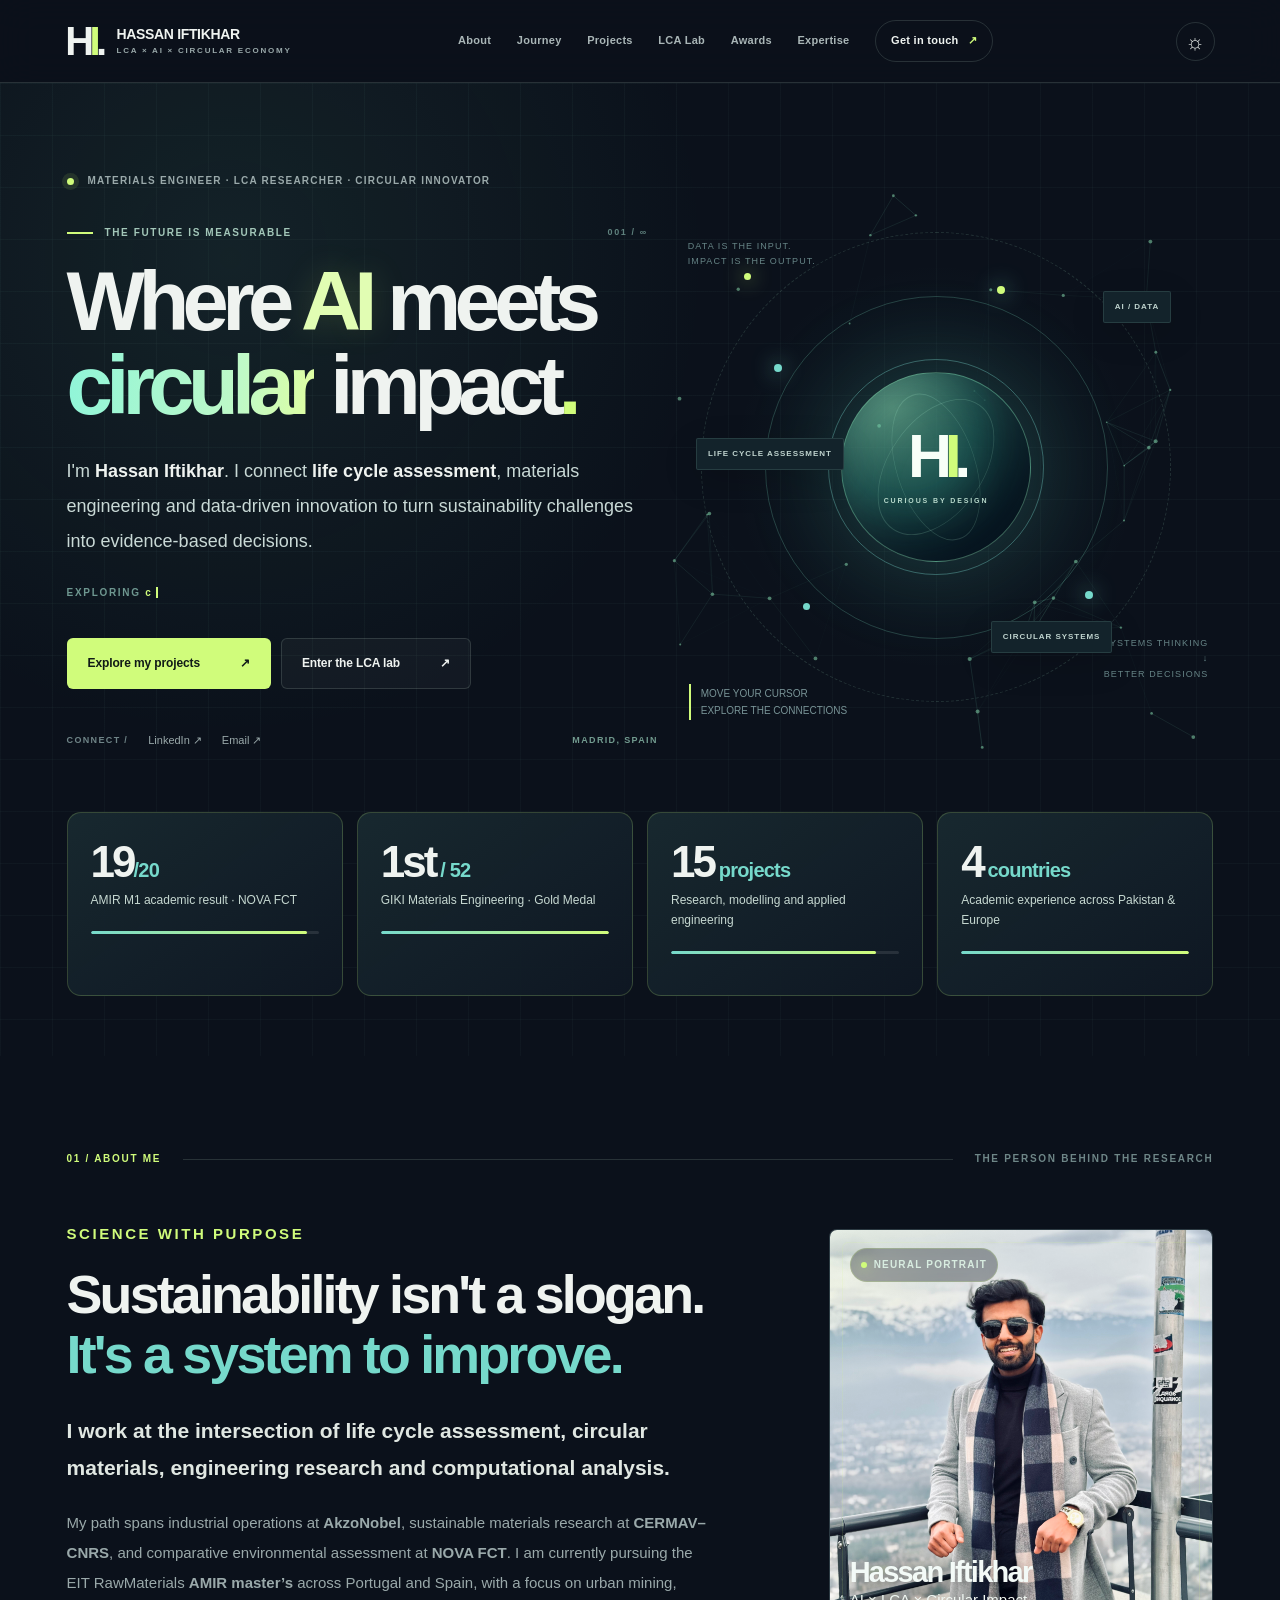
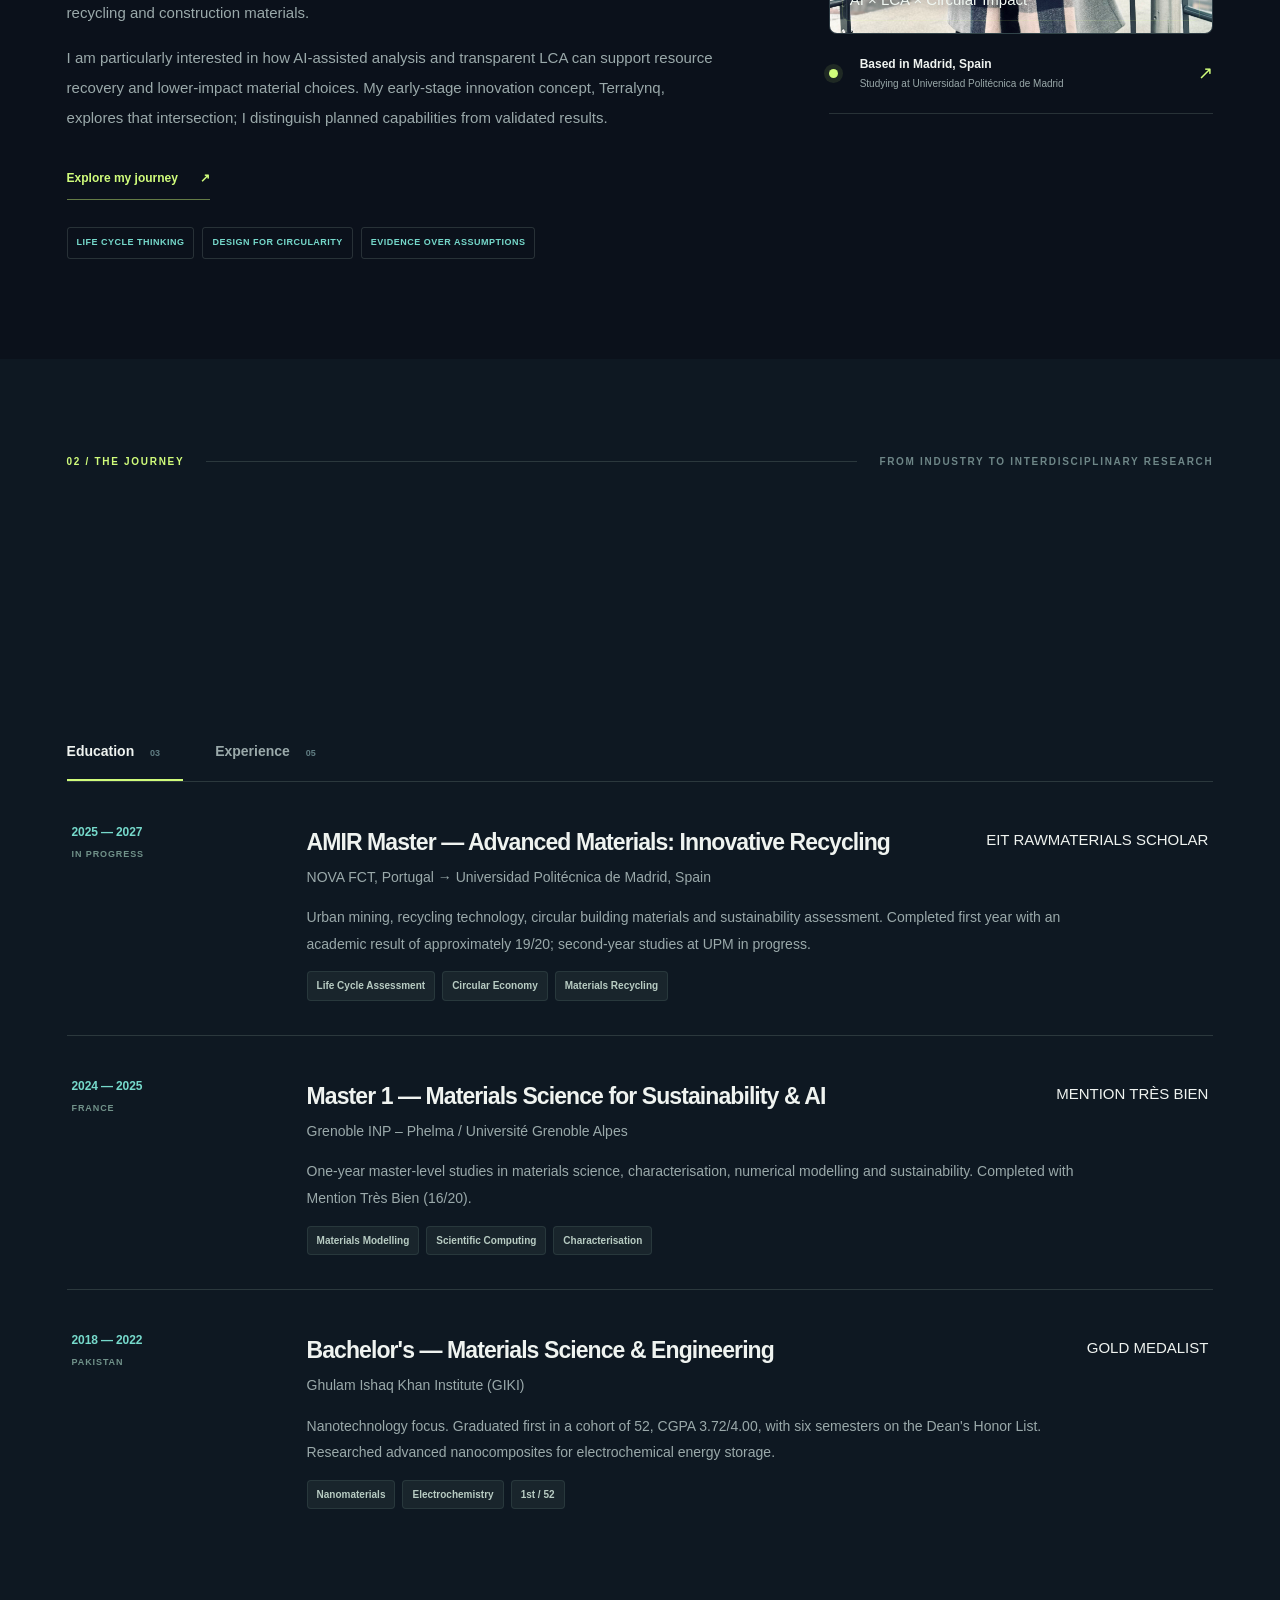
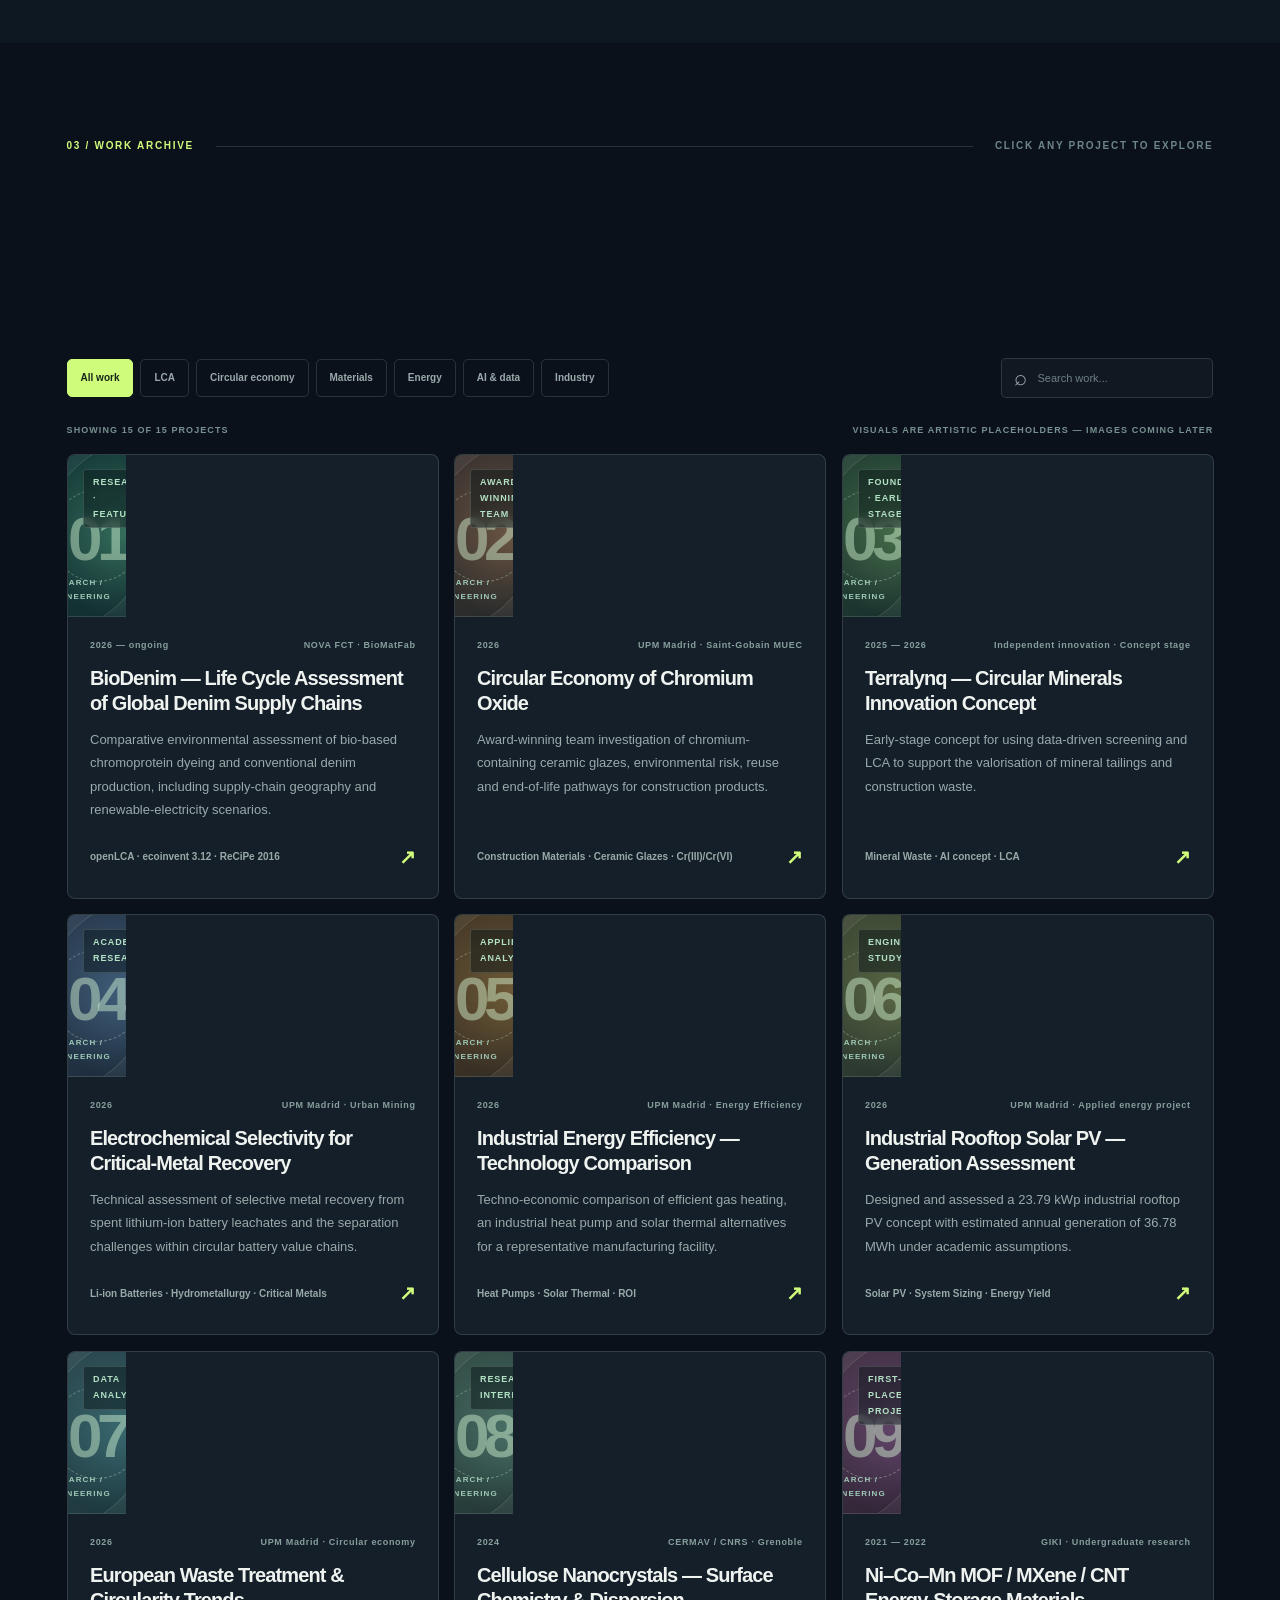
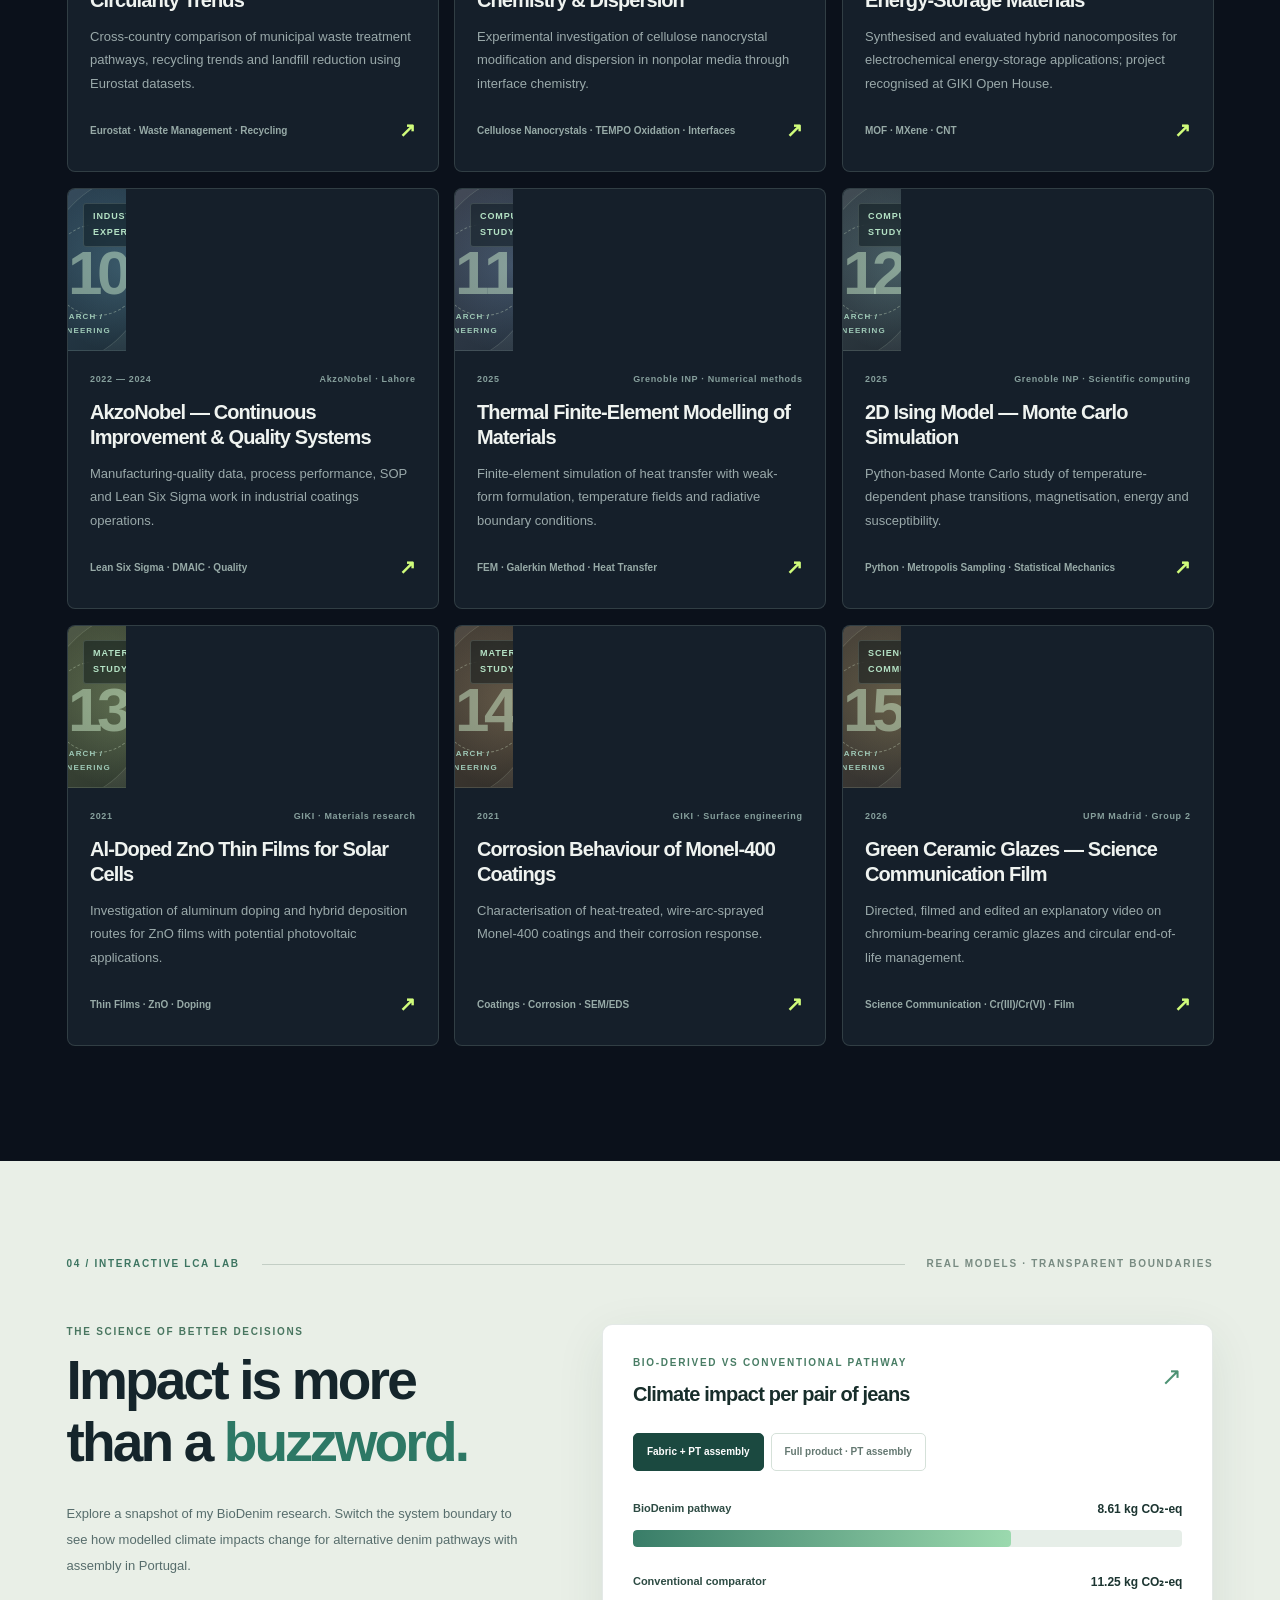
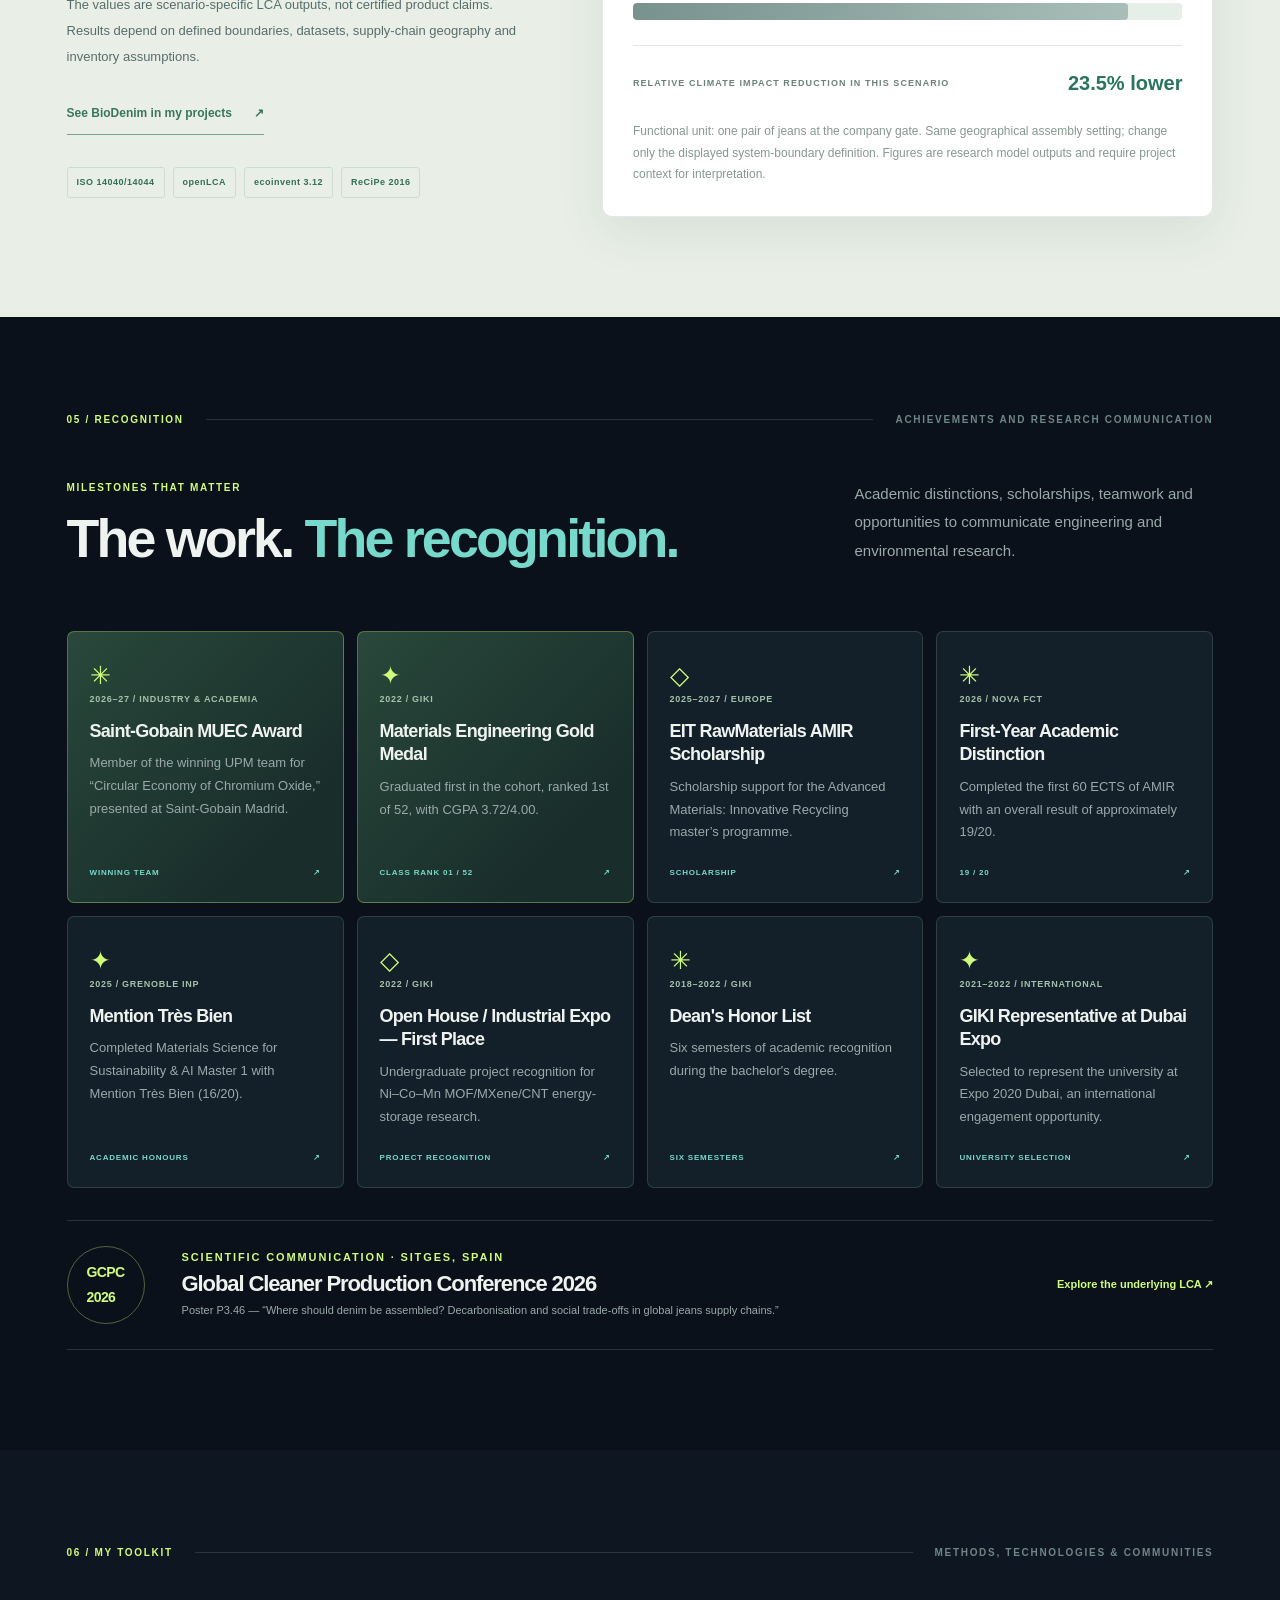
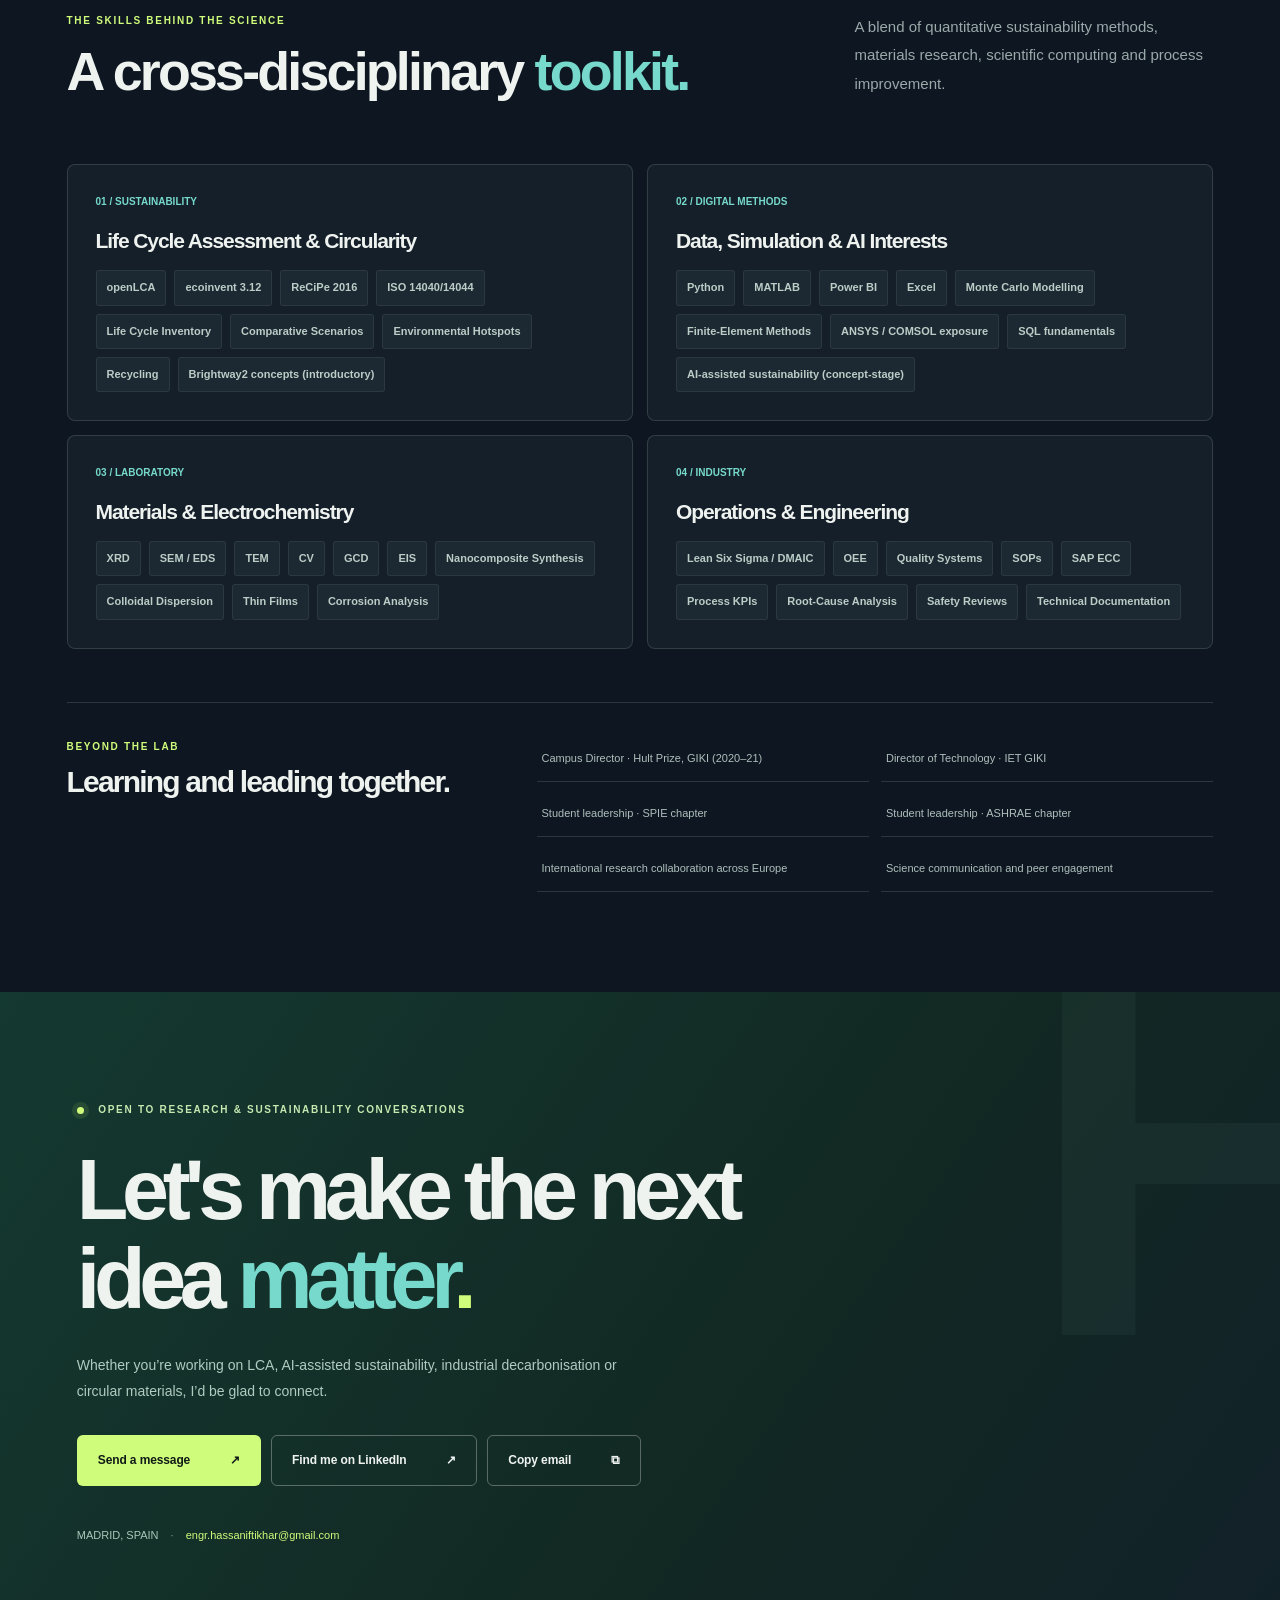
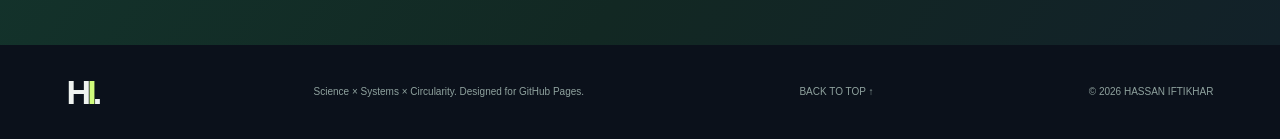
==== index.html @ 11bde8c6 "Refine neural portrait, remove helper text, enlarge descriptions and animate rankings" ====
<!doctype html>
<html lang="en">
<head>
  <meta charset="utf-8">
  <meta name="viewport" content="width=device-width,initial-scale=1">
  <meta name="theme-color" content="#0b111b">
  <meta name="description" content="Hassan Iftikhar — Materials Engineer and LCA Researcher working at the intersection of life cycle assessment, circular economy, sustainable materials and AI-enabled innovation.">
  <meta property="og:type" content="website">
  <meta property="og:title" content="Hassan Iftikhar | AI × Circularity × Life Cycle Assessment">
  <meta property="og:description" content="Where AI meets circular impact. Research, engineering, awards and projects by Hassan Iftikhar.">
  <link rel="icon" type="image/svg+xml" href="assets/favicon.svg">
  <link rel="stylesheet" href="assets/css/style.css">
  <style>
    .portrait-neural-card{display:grid;gap:12px}
    .portrait-neural-frame{height:405px;position:relative;border-radius:8px;overflow:hidden;border:1px solid var(--line);background:radial-gradient(circle at 50% 35%,rgba(72,156,148,.28),rgba(16,29,41,.95) 70%)}
    .portrait-neural-frame::before{content:'';position:absolute;inset:0;background:linear-gradient(135deg,rgba(208,252,123,.08),transparent 28%,transparent 72%,rgba(106,231,224,.08));pointer-events:none;z-index:2}
    .portrait-neural-frame::after{content:'';position:absolute;inset:12px;border:1px solid rgba(208,252,123,.12);border-radius:6px;pointer-events:none;z-index:2}
    .portrait-neural-frame img{width:100%;height:100%;object-fit:cover;display:block;filter:saturate(1.02) contrast(1.04);transition:opacity .35s ease,transform .45s ease,filter .35s ease}
    .portrait-neural-frame.active img{opacity:.17;transform:scale(1.03);filter:saturate(1.12) contrast(1.07)}
    .portrait-neural-frame canvas{position:absolute;inset:0;width:100%;height:100%;display:block;pointer-events:none;z-index:1}
    .portrait-neural-overlay{position:absolute;inset:0;display:flex;flex-direction:column;justify-content:space-between;padding:16px;z-index:3;pointer-events:none}
    .portrait-neural-labels{display:flex;justify-content:space-between;gap:14px;font-size:9px;letter-spacing:.16em;font-weight:800;color:#d8ece0;text-transform:uppercase}
    .portrait-neural-chip{display:inline-flex;align-items:center;gap:7px;padding:7px 10px;border:1px solid rgba(208,252,123,.2);background:rgba(9,17,24,.35);backdrop-filter:blur(8px);border-radius:999px}
    .portrait-neural-chip::before{content:'';width:6px;height:6px;border-radius:50%;background:var(--accent);box-shadow:0 0 14px var(--accent)}
    .portrait-neural-status{display:flex;justify-content:space-between;align-items:end;gap:10px}
    .portrait-neural-status strong{display:block;font-size:22px;letter-spacing:-.06em;line-height:1.05;color:#f3faf7}
    .portrait-neural-status span{display:block;font-size:10px;line-height:1.6;color:#c3d7d0;max-width:180px}
    .portrait-neural-badge{padding:10px 12px;border:1px solid rgba(106,231,224,.22);background:rgba(7,16,27,.55);border-radius:6px;font-size:9px;line-height:1.7;letter-spacing:.12em;color:#b9dad3;text-align:right;text-transform:uppercase}
    .portrait-helper{margin:0;color:#93a8a7;font-size:11px;line-height:1.7}
    .portrait-helper strong{color:var(--accent)}
    .portrait-neural-frame.no-headshot img{display:none}
    .portrait-neural-fallback{position:absolute;inset:0;display:none;place-items:center;z-index:1;padding:22px;text-align:center;background:radial-gradient(circle at 50% 50%,rgba(57,106,108,.38),rgba(11,17,27,.95) 78%)}
    .portrait-neural-frame.no-headshot .portrait-neural-fallback{display:grid}
    .portrait-neural-fallback .initials{font-size:72px;font-weight:800;letter-spacing:-.13em;line-height:1;color:#f2fbf5}
    .portrait-neural-fallback .initials span{color:var(--accent)}
    .portrait-neural-fallback p{margin:12px 0 0;font-size:11px;color:#bdd0ca;max-width:250px}
    @media(max-width:820px){.portrait-neural-frame{height:350px}}
    @media(max-width:570px){.portrait-neural-frame{height:320px}.portrait-neural-status strong{font-size:18px}.portrait-neural-badge{font-size:8px;padding:8px 10px}}
  </style>

  <script defer src="assets/js/data.js"></script>
  <script defer src="assets/js/main.js"></script>
  <script defer src="assets/js/experience.js"></script>
  <title>Hassan Iftikhar — Where AI Meets Circular Impact</title>

  <style id="portfolio-refinement-2026">
    /* Clean portrait: the photo remains visible except where the pointer dissolves pixels. */
    .portrait-neural-frame{--neural-x:50%;--neural-y:50%}
    .portrait-neural-frame.active img{
      opacity:1;transform:none;filter:saturate(1.04) contrast(1.03);
      -webkit-mask-image:radial-gradient(circle 95px at var(--neural-x) var(--neural-y),transparent 0%,rgba(0,0,0,.28) 43%,#000 100%);
      mask-image:radial-gradient(circle 95px at var(--neural-x) var(--neural-y),transparent 0%,rgba(0,0,0,.28) 43%,#000 100%);
    }
    .portrait-neural-overlay{padding:18px 20px 22px}
    .portrait-neural-labels{justify-content:flex-start}
    .portrait-neural-chip{font-size:10px;letter-spacing:.12em}
    .portrait-neural-status{display:block}
    .portrait-neural-status strong{font-size:29px;line-height:1.1;text-shadow:0 4px 22px rgba(0,0,0,.7)}
    .portrait-neural-status span{font-size:15px;line-height:1.5;max-width:330px;color:#f0f7f2;text-shadow:0 2px 12px rgba(0,0,0,.8)}
    .hero-desc{font-size:18px;line-height:1.95;max-width:650px;color:#c9d9d6}
    .about-main p{font-size:15px;line-height:2}
    .about-main .large-copy{font-size:21px;line-height:1.8}
    .section-heading>p{font-size:15px;line-height:1.9}
    .timeline-content>p:not(.entry-org){font-size:14px;line-height:1.9}
    .project-info p{font-size:13px;line-height:1.8}
    .award-card p{font-size:13px;line-height:1.75}
    .impact-note{font-size:12px;line-height:1.8}
    .skill-tags span{font-size:11px}
    .hero-credentials{gap:14px;border:0;margin-top:12px}
    .hero-credentials .credential{
      position:relative;isolation:isolate;padding:25px 23px 22px!important;
      border:1px solid rgba(208,252,123,.19)!important;border-radius:14px;
      background:linear-gradient(145deg,rgba(24,41,48,.98),rgba(15,24,35,.95));
      min-height:184px;overflow:hidden;cursor:default;
      transform-style:preserve-3d;
      transition:transform .25s ease,border-color .25s ease,box-shadow .25s ease;
    }
    .hero-credentials .credential:not(:first-child):before{display:none}
    .hero-credentials .credential:before{
      content:'';display:block;position:absolute;z-index:-1;inset:0;
      background:radial-gradient(circle 155px at var(--light-x,50%) var(--light-y,45%),rgba(135,242,195,.17),transparent 75%);
      opacity:0;transition:opacity .3s;
    }
    .hero-credentials .credential:hover,.hero-credentials .credential:focus-visible{
      border-color:rgba(208,252,123,.58)!important;
      box-shadow:0 20px 60px rgba(0,0,0,.27),inset 0 0 0 1px rgba(208,252,123,.08);
      outline:none;
    }
    .hero-credentials .credential:hover:before,.hero-credentials .credential:focus-visible:before{opacity:1}
    .hero-credentials .credential-value{font-size:44px;line-height:1.1;letter-spacing:-.067em}
    .hero-credentials .credential-soft{font-size:20px}
    .hero-credentials .credential-label{font-size:12px;line-height:1.65;color:#c6d8d1}
    .metric-progress{width:100%;height:3px;background:rgba(255,255,255,.1);border-radius:999px;overflow:hidden;margin-top:15px;display:block}
    .metric-progress span{display:block;width:var(--metric-value,100%);height:100%;border-radius:999px;background:linear-gradient(90deg,var(--accent2),var(--accent));transform:scaleX(0);transform-origin:left;transition:transform 1s ease}
    .credential.metric-visible .metric-progress span{transform:scaleX(1)}
    .metric-detail{display:block;max-height:0;opacity:0;overflow:hidden;margin-top:0;font-size:11px;color:var(--accent);line-height:1.6;transition:max-height .3s ease,opacity .3s ease,margin-top .3s ease}
    .credential:hover .metric-detail,.credential:focus-visible .metric-detail{max-height:70px;opacity:1;margin-top:10px}
    @media(max-width:820px){.hero-desc{font-size:16px}.hero-credentials .credential-value{font-size:38px}.about-main .large-copy{font-size:19px}.about-main p{font-size:14px}}
    @media(max-width:570px){.portrait-neural-status strong{font-size:22px}.portrait-neural-status span{font-size:12px;max-width:240px}.hero-desc{font-size:15px}.hero-credentials .credential{padding:17px 15px!important;min-height:160px}.hero-credentials .credential-value{font-size:33px}.hero-credentials .credential-soft{font-size:16px}.hero-credentials .credential-label{font-size:11px}.section-heading>p{font-size:13px}.project-info p,.award-card p{font-size:12px}}
    @media(prefers-reduced-motion:reduce){.credential,.metric-progress span{transition:none!important}.hero-credentials .credential:hover{transform:none!important}}
  </style>
</head>
<body>
<a class="skip-link" href="#main">Skip to content</a>
<div class="scroll-progress" aria-hidden="true"></div>
<div class="cursor-glow" aria-hidden="true"></div>
<div class="cursor-ring" aria-hidden="true"></div>
<div class="site-shell">
<header class="site-header">
  <a class="brand" href="#home" aria-label="Hassan Iftikhar, home">
    <span class="brand-mark">H<span>I</span>.</span>
    <span class="brand-name">HASSAN IFTIKHAR<small>LCA × AI × CIRCULAR ECONOMY</small></span>
  </a>
  <nav class="site-nav" id="primary-nav" aria-label="Primary navigation">
    <a href="#about">About</a><a href="#journey">Journey</a><a href="#projects">Projects</a><a href="#impact">LCA Lab</a><a href="#awards">Awards</a><a href="#expertise">Expertise</a><a href="#contact" class="nav-contact">Get in touch <span aria-hidden="true">↗</span></a>
  </nav>
  <div class="header-actions"><button type="button" class="icon-btn theme-toggle" aria-label="Switch color theme" title="Switch theme"><span class="theme-icon" aria-hidden="true">☼</span></button><button type="button" class="icon-btn menu-toggle" aria-expanded="false" aria-controls="primary-nav" aria-label="Open navigation"><span></span><span></span><span></span></button></div>
</header>
<main id="main">
<section id="home" class="hero" aria-labelledby="hero-title">
  <div class="hero-grid" aria-hidden="true"></div>
  <div class="hero-copy">
    <p class="eyebrow hero-eyebrow"><span class="live-dot"></span> MATERIALS ENGINEER · LCA RESEARCHER · CIRCULAR INNOVATOR</p>
    <div class="hero-signal"><span class="signal-dash"></span> THE FUTURE IS MEASURABLE <span class="signal-counter">001 / ∞</span></div>
    <h1 id="hero-title">Where <span class="hero-ai">AI</span> meets <em>circular</em> <span class="impact-word">impact<span class="period">.</span></span></h1>
    <p class="hero-desc">I'm <strong>Hassan Iftikhar</strong>. I connect <strong>life cycle assessment</strong>, materials engineering and data-driven innovation to turn sustainability challenges into evidence-based decisions.</p>
    <div class="hero-focus">EXPLORING <span class="typing-caret" id="typed-focus">life cycle assessment</span></div>
    <div class="hero-actions"><a class="button button-primary magnetic" href="#projects">Explore my projects <span aria-hidden="true">↗</span></a><a class="button button-secondary magnetic" href="#impact">Enter the LCA lab <span aria-hidden="true">↗</span></a></div>
    <div class="hero-social"><span>CONNECT /</span><a href="https://www.linkedin.com/in/hassaniftikhar1/" target="_blank" rel="noopener noreferrer">LinkedIn ↗</a><a href="mailto:engr.hassaniftikhar@gmail.com">Email ↗</a><span class="social-location">MADRID, SPAIN</span></div>
  </div>
  <div class="hero-visual" id="interactive-visual" aria-label="Interactive AI, materials and circularity network. Move the pointer to explore." role="img">
    <canvas id="network-canvas" aria-hidden="true"></canvas>
    <div class="visual-corner top-left">DATA IS THE INPUT.<br>IMPACT IS THE OUTPUT.</div>
    <div class="visual-corner bottom-right">SYSTEMS THINKING<br>↓<br>BETTER DECISIONS</div>
    <div class="orbit-system" id="orbit-system" aria-hidden="true">
      <div class="orbit orbit-outer"></div><div class="orbit orbit-mid"></div><div class="orbit orbit-inner"></div>
      <div class="core-sphere"><span>H<span>I</span>.</span><small>CURIOUS BY DESIGN</small></div>
      <span class="orbit-label orbit-label-one">AI / DATA</span><span class="orbit-label orbit-label-two">LIFE CYCLE ASSESSMENT</span><span class="orbit-label orbit-label-three">CIRCULAR SYSTEMS</span>
      <span class="orbit-node node-one"></span><span class="orbit-node node-two"></span><span class="orbit-node node-three"></span>
    </div>
    <div class="visual-stamp"><span class="stamp-line"></span><span>MOVE YOUR CURSOR<br>EXPLORE THE CONNECTIONS</span></div>
  </div>
  <div class="hero-credentials">
    <div class="credential"><span class="credential-value" data-count="19" data-suffix="/20">19<span class="credential-soft">/20</span></span><span class="credential-label">AMIR M1 academic result · NOVA FCT</span></div>
    <div class="credential"><span class="credential-value">1st<span class="credential-soft"> / 52</span></span><span class="credential-label">GIKI Materials Engineering · Gold Medal</span></div>
    <div class="credential"><span class="credential-value">15<span class="credential-soft"> projects</span></span><span class="credential-label">Research, modelling and applied engineering</span></div>
    <div class="credential"><span class="credential-value">4<span class="credential-soft"> countries</span></span><span class="credential-label">Academic experience across Pakistan & Europe</span></div>
  </div>
</section>

<section id="about" class="section about-section" aria-labelledby="about-title">
  <div class="section-top"><span class="section-number">01 / ABOUT ME</span><span class="section-rule"></span><span class="section-aside">THE PERSON BEHIND THE RESEARCH</span></div>
  <div class="about-layout">
    <div class="about-main"><p class="eyebrow">SCIENCE WITH PURPOSE</p><h2 id="about-title">Sustainability isn't a slogan.<br><span>It's a system to improve.</span></h2>
      <p class="large-copy">I work at the intersection of life cycle assessment, circular materials, engineering research and computational analysis.</p>
      <p>My path spans industrial operations at <strong>AkzoNobel</strong>, sustainable materials research at <strong>CERMAV–CNRS</strong>, and comparative environmental assessment at <strong>NOVA FCT</strong>. I am currently pursuing the EIT RawMaterials <strong>AMIR master’s</strong> across Portugal and Spain, with a focus on urban mining, recycling and construction materials.</p>
      <p>I am particularly interested in how AI-assisted analysis and transparent LCA can support resource recovery and lower-impact material choices. My early-stage innovation concept, Terralynq, explores that intersection; I distinguish planned capabilities from validated results.</p>
      <a href="#journey" class="text-link">Explore my journey <span aria-hidden="true">↗</span></a>
      <div class="about-pill-row"><span>LIFE CYCLE THINKING</span><span>DESIGN FOR CIRCULARITY</span><span>EVIDENCE OVER ASSUMPTIONS</span></div>
    </div>
    <aside class="about-side"><div class="portrait-neural-card"><div class="portrait-neural-frame" id="portrait-neural" aria-label="Interactive portrait of Hassan Iftikhar. Move the cursor over the photo to separate it into a neuron-like pixel network."><img id="headshot-image" src="assets/images/headshot.jpeg" alt="Portrait of Hassan Iftikhar"><canvas id="headshot-neural-canvas" aria-hidden="true"></canvas><div class="portrait-neural-fallback" aria-hidden="true"><div><div class="initials">H<span>I</span>.</div><p>Add your headshot to <strong>assets/images/</strong> and name it <strong>headshot.png</strong>, <strong>headshot.jpg</strong>, <strong>headshot.jpeg</strong> or <strong>headshot.webp</strong>.</p></div></div><div class="portrait-neural-overlay"><div class="portrait-neural-labels"><span class="portrait-neural-chip">Neural Portrait</span></div><div class="portrait-neural-status"><div><strong>Hassan Iftikhar</strong><span>AI × LCA × Circular Impact</span></div></div></div></div></div><div class="location-card"><span class="location-dot"></span><div><strong>Based in Madrid, Spain</strong><span>Studying at Universidad Politécnica de Madrid</span></div><span class="location-arrow">↗</span></div></aside>
  </div>
</section>

<section id="journey" class="section journey-section" aria-labelledby="journey-title">
  <div class="section-top"><span class="section-number">02 / THE JOURNEY</span><span class="section-rule"></span><span class="section-aside">FROM INDUSTRY TO INTERDISCIPLINARY RESEARCH</span></div>
  <div class="section-heading"><div><p class="eyebrow">ROOTED IN ENGINEERING, GROWING THROUGH RESEARCH</p><h2 id="journey-title">A global journey.<br><span>One common purpose.</span></h2></div><p>Academic excellence, scientific curiosity and industry experience form the foundation of how I approach sustainability.</p></div>
  <div class="journey-tabs" role="tablist" aria-label="Experience and education"><button type="button" id="tab-education" class="journey-tab active" role="tab" aria-controls="panel-education" aria-selected="true" data-journey="education">Education <span>03</span></button><button type="button" id="tab-experience" class="journey-tab" role="tab" aria-controls="panel-experience" aria-selected="false" data-journey="experience">Experience <span>05</span></button></div>
  <div class="journey-panel" id="panel-education" role="tabpanel" aria-labelledby="tab-education">
    <article class="timeline-entry"><div class="timeline-date">2025 — 2027 <span>IN PROGRESS</span></div><div class="timeline-content"><div class="entry-top"><h3>AMIR Master — Advanced Materials: Innovative Recycling</h3><span class="timeline-tag">EIT RAWMATERIALS SCHOLAR</span></div><p class="timeline-school">NOVA FCT, Portugal → Universidad Politécnica de Madrid, Spain</p><p>Urban mining, recycling technology, circular building materials and sustainability assessment. Completed first year with an academic result of approximately 19/20; second-year studies at UPM in progress.</p><div class="tag-row"><span>Life Cycle Assessment</span><span>Circular Economy</span><span>Materials Recycling</span></div></div></article>
    <article class="timeline-entry"><div class="timeline-date">2024 — 2025 <span>FRANCE</span></div><div class="timeline-content"><div class="entry-top"><h3>Master 1 — Materials Science for Sustainability & AI</h3><span class="timeline-tag">MENTION TRÈS BIEN</span></div><p class="timeline-school">Grenoble INP – Phelma / Université Grenoble Alpes</p><p>One-year master-level studies in materials science, characterisation, numerical modelling and sustainability. Completed with Mention Très Bien (16/20).</p><div class="tag-row"><span>Materials Modelling</span><span>Scientific Computing</span><span>Characterisation</span></div></div></article>
    <article class="timeline-entry"><div class="timeline-date">2018 — 2022 <span>PAKISTAN</span></div><div class="timeline-content"><div class="entry-top"><h3>Bachelor's — Materials Science & Engineering</h3><span class="timeline-tag">GOLD MEDALIST</span></div><p class="timeline-school">Ghulam Ishaq Khan Institute (GIKI)</p><p>Nanotechnology focus. Graduated first in a cohort of 52, CGPA 3.72/4.00, with six semesters on the Dean's Honor List. Researched advanced nanocomposites for electrochemical energy storage.</p><div class="tag-row"><span>Nanomaterials</span><span>Electrochemistry</span><span>1st / 52</span></div></div></article>
  </div>
  <div class="journey-panel" id="panel-experience" role="tabpanel" aria-labelledby="tab-experience" hidden>
    <article class="timeline-entry"><div class="timeline-date">JAN 2026 — NOW <span>PORTUGAL</span></div><div class="timeline-content"><div class="entry-top"><h3>Life Cycle Assessment Lead / Sustainability Researcher</h3><span class="timeline-tag">RESEARCH</span></div><p class="timeline-school">BioMatFab / NOVA FCT · BioDenim</p><p>Building process inventories and environmental-impact models for bio-based textile dyeing and global denim supply chains; translating geography, renewables and manufacturing scenarios into decision-ready evidence.</p><div class="tag-row"><span>openLCA</span><span>ecoinvent 3.12</span><span>ReCiPe 2016</span></div></div></article>
    <article class="timeline-entry"><div class="timeline-date">2024 <span>FRANCE</span></div><div class="timeline-content"><div class="entry-top"><h3>Sustainable Materials Research Intern</h3><span class="timeline-tag">CNRS</span></div><p class="timeline-school">CERMAV–CNRS · Grenoble</p><p>Investigated cellulose nanocrystal surface functionalisation, interfacial chemistry and dispersion in apolar media, including TEMPO oxidation and colloidal behaviour.</p></div></article>
    <article class="timeline-entry"><div class="timeline-date">2022 — 2024 <span>PAKISTAN</span></div><div class="timeline-content"><div class="entry-top"><h3>Graduate Engineering Trainee / Quality Control Supervisor</h3><span class="timeline-tag">INDUSTRY</span></div><p class="timeline-school">AkzoNobel · Lahore</p><p>Manufacturing quality systems, process KPIs, SOPs and continuous improvement. Applied Lean Six Sigma/DMAIC methods with reported improvements in Right-First-Time performance and cycle time.</p><div class="tag-row"><span>Lean Six Sigma</span><span>Power BI</span><span>SAP ECC</span></div></div></article>
    <article class="timeline-entry"><div class="timeline-date">2021 — 2022 <span>PAKISTAN</span></div><div class="timeline-content"><div class="entry-top"><h3>Undergraduate Research — Energy Storage Nanomaterials</h3><span class="timeline-tag">RESEARCH</span></div><p class="timeline-school">GIKI</p><p>Synthesised and characterised Ni–Co–Mn MOF/MXene/CNT materials for electrochemical charge storage; investigated electrode performance using CV, GCD and EIS.</p></div></article>
    <article class="timeline-entry"><div class="timeline-date">2021 <span>PAKISTAN</span></div><div class="timeline-content"><div class="entry-top"><h3>Industrial Engineering Trainee</h3><span class="timeline-tag">TRAINING</span></div><p class="timeline-school">Qadri Group</p><p>Practical industrial exposure to automation, instrumentation, Siemens PLC systems and foundry operations.</p></div></article>
  </div>
</section>

<section id="projects" class="section projects-section" aria-labelledby="projects-title">
  <div class="section-top"><span class="section-number">03 / WORK ARCHIVE</span><span class="section-rule"></span><span class="section-aside">CLICK ANY PROJECT TO EXPLORE</span></div>
  <div class="section-heading"><div><p class="eyebrow">RESEARCH × INDUSTRY × INNOVATION</p><h2 id="projects-title">Projects that <span>connect the dots.</span></h2></div><p>From denim supply-chain LCA and circular ceramics to supercapacitors, energy optimisation and computational materials science.</p></div>
  <div class="project-controls"><div class="filter-list" role="group" aria-label="Filter projects"><button type="button" class="filter-btn active" data-filter="all" aria-pressed="true">All work</button><button type="button" class="filter-btn" data-filter="lca" aria-pressed="false">LCA</button><button type="button" class="filter-btn" data-filter="circular" aria-pressed="false">Circular economy</button><button type="button" class="filter-btn" data-filter="materials" aria-pressed="false">Materials</button><button type="button" class="filter-btn" data-filter="energy" aria-pressed="false">Energy</button><button type="button" class="filter-btn" data-filter="digital" aria-pressed="false">AI & data</button><button type="button" class="filter-btn" data-filter="industry" aria-pressed="false">Industry</button></div><label class="search-field"><span class="search-glyph" aria-hidden="true">⌕</span><input type="search" id="project-search" placeholder="Search work..." aria-label="Search projects"></label></div>
  <div class="projects-meta"><span id="project-count">SHOWING 15 OF 15 PROJECTS</span><span>VISUALS ARE ARTISTIC PLACEHOLDERS — IMAGES COMING LATER</span></div>
  <div id="project-grid" class="project-grid" aria-live="polite"></div><p class="project-empty" id="project-empty" hidden>No projects match these filters. Try another search.</p>
</section>

<section id="impact" class="section impact-section" aria-labelledby="impact-title">
  <div class="section-top"><span class="section-number">04 / INTERACTIVE LCA LAB</span><span class="section-rule"></span><span class="section-aside">REAL MODELS · TRANSPARENT BOUNDARIES</span></div>
  <div class="impact-layout"><div class="impact-intro"><p class="eyebrow">THE SCIENCE OF BETTER DECISIONS</p><h2 id="impact-title">Impact is more than a <span>buzzword.</span></h2><p>Explore a snapshot of my BioDenim research. Switch the system boundary to see how modelled climate impacts change for alternative denim pathways with assembly in Portugal.</p><p>The values are scenario-specific LCA outputs, not certified product claims. Results depend on defined boundaries, datasets, supply-chain geography and inventory assumptions.</p><a href="#projects" id="jump-biodenim" class="text-link">See BioDenim in my projects <span aria-hidden="true">↗</span></a><div class="method-tags"><span>ISO 14040/14044</span><span>openLCA</span><span>ecoinvent 3.12</span><span>ReCiPe 2016</span></div></div>
    <div class="impact-card"><div class="impact-card-head"><div><p class="card-kicker">BIO-DERIVED VS CONVENTIONAL PATHWAY</p><h3>Climate impact per pair of jeans</h3></div><span class="mini-icon" aria-hidden="true">↗</span></div>
      <div class="metric-switch" role="group" aria-label="Select system boundary"><button type="button" class="metric-btn active" data-boundary="fabric" aria-pressed="true">Fabric + PT assembly</button><button type="button" class="metric-btn" data-boundary="full" aria-pressed="false">Full product · PT assembly</button></div>
      <div class="bar-row"><div class="bar-copy"><strong>BioDenim pathway</strong><span id="bio-value">8.61 kg CO₂-eq</span></div><div class="bar-track"><div id="bio-bar" class="bar-fill bar-bio" style="width:68.9%"></div></div></div>
      <div class="bar-row"><div class="bar-copy"><strong>Conventional comparator</strong><span id="conventional-value">11.25 kg CO₂-eq</span></div><div class="bar-track"><div id="conventional-bar" class="bar-fill bar-conventional" style="width:90%"></div></div></div>
      <div class="impact-result"><span>RELATIVE CLIMATE IMPACT REDUCTION IN THIS SCENARIO</span><strong id="difference-value">23.5% lower</strong></div>
      <p class="impact-note">Functional unit: one pair of jeans at the company gate. Same geographical assembly setting; change only the displayed system-boundary definition. Figures are research model outputs and require project context for interpretation.</p>
    </div></div>
</section>

<section id="awards" class="section awards-section" aria-labelledby="awards-title">
 <div class="section-top"><span class="section-number">05 / RECOGNITION</span><span class="section-rule"></span><span class="section-aside">ACHIEVEMENTS AND RESEARCH COMMUNICATION</span></div>
 <div class="section-heading"><div><p class="eyebrow">MILESTONES THAT MATTER</p><h2 id="awards-title">The work. <span>The recognition.</span></h2></div><p>Academic distinctions, scholarships, teamwork and opportunities to communicate engineering and environmental research.</p></div>
 <div class="awards-grid">
  <article class="award-card award-featured"><span class="award-icon">✳</span><span class="award-year">2026–27 / INDUSTRY & ACADEMIA</span><h3>Saint-Gobain MUEC Award</h3><p>Member of the winning UPM team for “Circular Economy of Chromium Oxide,” presented at Saint-Gobain Madrid.</p><div class="award-footer"><span>WINNING TEAM</span><span>↗</span></div></article>
  <article class="award-card award-featured"><span class="award-icon">✦</span><span class="award-year">2022 / GIKI</span><h3>Materials Engineering Gold Medal</h3><p>Graduated first in the cohort, ranked 1st of 52, with CGPA 3.72/4.00.</p><div class="award-footer"><span>CLASS RANK 01 / 52</span><span>↗</span></div></article>
  <article class="award-card"><span class="award-icon">◇</span><span class="award-year">2025–2027 / EUROPE</span><h3>EIT RawMaterials AMIR Scholarship</h3><p>Scholarship support for the Advanced Materials: Innovative Recycling master’s programme.</p><div class="award-footer"><span>SCHOLARSHIP</span><span>↗</span></div></article>
  <article class="award-card"><span class="award-icon">✳</span><span class="award-year">2026 / NOVA FCT</span><h3>First-Year Academic Distinction</h3><p>Completed the first 60 ECTS of AMIR with an overall result of approximately 19/20.</p><div class="award-footer"><span>19 / 20</span><span>↗</span></div></article>
  <article class="award-card"><span class="award-icon">✦</span><span class="award-year">2025 / GRENOBLE INP</span><h3>Mention Très Bien</h3><p>Completed Materials Science for Sustainability & AI Master 1 with Mention Très Bien (16/20).</p><div class="award-footer"><span>ACADEMIC HONOURS</span><span>↗</span></div></article>
  <article class="award-card"><span class="award-icon">◇</span><span class="award-year">2022 / GIKI</span><h3>Open House / Industrial Expo — First Place</h3><p>Undergraduate project recognition for Ni–Co–Mn MOF/MXene/CNT energy-storage research.</p><div class="award-footer"><span>PROJECT RECOGNITION</span><span>↗</span></div></article>
  <article class="award-card"><span class="award-icon">✳</span><span class="award-year">2018–2022 / GIKI</span><h3>Dean's Honor List</h3><p>Six semesters of academic recognition during the bachelor's degree.</p><div class="award-footer"><span>SIX SEMESTERS</span><span>↗</span></div></article>
  <article class="award-card"><span class="award-icon">✦</span><span class="award-year">2021–2022 / INTERNATIONAL</span><h3>GIKI Representative at Dubai Expo</h3><p>Selected to represent the university at Expo 2020 Dubai, an international engagement opportunity.</p><div class="award-footer"><span>UNIVERSITY SELECTION</span><span>↗</span></div></article>
 </div>
 <div class="conference-strip"><div class="conference-symbol">GCPC<br>2026</div><div><p class="eyebrow">SCIENTIFIC COMMUNICATION · SITGES, SPAIN</p><h3>Global Cleaner Production Conference 2026</h3><p>Poster P3.46 — “Where should denim be assembled? Decarbonisation and social trade-offs in global jeans supply chains.”</p></div><a href="#impact">Explore the underlying LCA ↗</a></div>
</section>

<section id="expertise" class="section expertise-section" aria-labelledby="expertise-title">
 <div class="section-top"><span class="section-number">06 / MY TOOLKIT</span><span class="section-rule"></span><span class="section-aside">METHODS, TECHNOLOGIES & COMMUNITIES</span></div>
 <div class="section-heading"><div><p class="eyebrow">THE SKILLS BEHIND THE SCIENCE</p><h2 id="expertise-title">A cross-disciplinary <span>toolkit.</span></h2></div><p>A blend of quantitative sustainability methods, materials research, scientific computing and process improvement.</p></div>
 <div class="skills-grid">
  <div class="skill-group"><div class="skill-number">01 / SUSTAINABILITY</div><h3>Life Cycle Assessment & Circularity</h3><div class="skill-tags"><span>openLCA</span><span>ecoinvent 3.12</span><span>ReCiPe 2016</span><span>ISO 14040/14044</span><span>Life Cycle Inventory</span><span>Comparative Scenarios</span><span>Environmental Hotspots</span><span>Recycling</span><span>Brightway2 concepts (introductory)</span></div></div>
  <div class="skill-group"><div class="skill-number">02 / DIGITAL METHODS</div><h3>Data, Simulation & AI Interests</h3><div class="skill-tags"><span>Python</span><span>MATLAB</span><span>Power BI</span><span>Excel</span><span>Monte Carlo Modelling</span><span>Finite-Element Methods</span><span>ANSYS / COMSOL exposure</span><span>SQL fundamentals</span><span>AI-assisted sustainability (concept-stage)</span></div></div>
  <div class="skill-group"><div class="skill-number">03 / LABORATORY</div><h3>Materials & Electrochemistry</h3><div class="skill-tags"><span>XRD</span><span>SEM / EDS</span><span>TEM</span><span>CV</span><span>GCD</span><span>EIS</span><span>Nanocomposite Synthesis</span><span>Colloidal Dispersion</span><span>Thin Films</span><span>Corrosion Analysis</span></div></div>
  <div class="skill-group"><div class="skill-number">04 / INDUSTRY</div><h3>Operations & Engineering</h3><div class="skill-tags"><span>Lean Six Sigma / DMAIC</span><span>OEE</span><span>Quality Systems</span><span>SOPs</span><span>SAP ECC</span><span>Process KPIs</span><span>Root-Cause Analysis</span><span>Safety Reviews</span><span>Technical Documentation</span></div></div>
 </div>
 <div class="leadership-area"><div><p class="eyebrow">BEYOND THE LAB</p><h3>Learning and leading together.</h3></div><div class="leadership-list"><span>Campus Director · Hult Prize, GIKI (2020–21)</span><span>Director of Technology · IET GIKI</span><span>Student leadership · SPIE chapter</span><span>Student leadership · ASHRAE chapter</span><span>International research collaboration across Europe</span><span>Science communication and peer engagement</span></div></div>
</section>

<section id="contact" class="contact-section" aria-labelledby="contact-title"><div class="contact-ornament" aria-hidden="true">HI.</div><div class="contact-inner"><p class="eyebrow"><span class="live-dot"></span> OPEN TO RESEARCH & SUSTAINABILITY CONVERSATIONS</p><h2 id="contact-title">Let's make the next<br>idea <em>matter</em><span>.</span></h2><p>Whether you’re working on LCA, AI-assisted sustainability, industrial decarbonisation or circular materials, I’d be glad to connect.</p><div class="contact-actions"><a class="button button-primary magnetic" href="mailto:engr.hassaniftikhar@gmail.com?subject=Hello%20Hassan%20%E2%80%94%20research%20collaboration">Send a message <span aria-hidden="true">↗</span></a><a class="button button-outline-light magnetic" href="https://www.linkedin.com/in/hassaniftikhar1/" target="_blank" rel="noopener noreferrer">Find me on LinkedIn <span aria-hidden="true">↗</span></a><button type="button" class="button button-outline-light" id="copy-email">Copy email <span aria-hidden="true">⧉</span></button></div><div class="contact-address">MADRID, SPAIN <span>·</span> <a href="mailto:engr.hassaniftikhar@gmail.com">engr.hassaniftikhar@gmail.com</a></div></div></section>
</main>
<footer class="site-footer"><a href="#home" class="footer-brand" aria-label="Back to home">H<span>I</span>.</a><p>Science × Systems × Circularity. Designed for GitHub Pages.</p><a href="#home">BACK TO TOP ↑</a><span>© <span id="current-year">2026</span> HASSAN IFTIKHAR</span></footer>
</div>
<dialog id="project-dialog" class="project-dialog" aria-labelledby="modal-title"><div class="dialog-inner"><div class="dialog-top"><span class="eyebrow" id="modal-category">PROJECT</span><button class="dialog-close" type="button" aria-label="Close project details">✕</button></div><div class="dialog-art" id="modal-art"><span id="modal-index">01</span><div class="art-rings" aria-hidden="true"></div></div><div class="dialog-content"><span class="modal-meta" id="modal-meta">2026</span><h2 id="modal-title">Project</h2><p class="modal-summary" id="modal-summary"></p><div id="modal-sections"></div><div class="tag-row" id="modal-tags"></div></div></div></dialog>
<div id="toast" class="toast" role="status" aria-live="polite"></div>

<script>
(function(){
  const frame = document.getElementById('portrait-neural');
  const image = document.getElementById('headshot-image');
  const canvas = document.getElementById('headshot-neural-canvas');
  if(!frame || !image || !canvas) return;

  const ctx = canvas.getContext('2d');
  const off = document.createElement('canvas');
  const offCtx = off.getContext('2d', { willReadFrequently: true });
  const dpr = Math.max(1, window.devicePixelRatio || 1);
  let particles = [];
  let animationFrame = null;
  let running = false;
  let active = false;
  let loaded = false;
  const pointer = { x: -9999, y: -9999, inside: false };

  const sources = ['assets/images/headshot.jpeg','assets/images/headshot.png','assets/images/headshot.jpg','assets/images/headshot.webp'];
  let sourceIndex = 0;

  function loadFallbackSource(){
    if (loaded || sourceIndex >= sources.length - 1) {
      frame.classList.add('no-headshot');
      return;
    }
    sourceIndex += 1;
    image.src = sources[sourceIndex];
  }

  image.addEventListener('error', loadFallbackSource);
  image.addEventListener('load', () => {
    loaded = true;
    frame.classList.remove('no-headshot');
    resizeAndBuild();
    renderStill();
  });

  function coverFit(imgW, imgH, boxW, boxH){
    const scale = Math.max(boxW / imgW, boxH / imgH);
    const drawW = imgW * scale;
    const drawH = imgH * scale;
    return { x: (boxW - drawW) / 2, y: (boxH - drawH) / 2, width: drawW, height: drawH };
  }

  function resizeAndBuild(){
    const rect = frame.getBoundingClientRect();
    const width = Math.max(1, Math.round(rect.width));
    const height = Math.max(1, Math.round(rect.height));
    canvas.width = Math.round(width * dpr);
    canvas.height = Math.round(height * dpr);
    canvas.style.width = width + 'px';
    canvas.style.height = height + 'px';
    ctx.setTransform(dpr,0,0,dpr,0,0);
    off.width = width;
    off.height = height;
    buildParticles(width, height);
  }

  function buildParticles(width, height){
    particles = [];
    if(!loaded || !image.naturalWidth) return;
    offCtx.clearRect(0,0,width,height);
    const fit = coverFit(image.naturalWidth, image.naturalHeight, width, height);
    offCtx.drawImage(image, fit.x, fit.y, fit.width, fit.height);
    const data = offCtx.getImageData(0,0,width,height).data;
    const step = width < 360 ? 9 : 10;
    for(let y=0; y<height; y+=step){
      for(let x=0; x<width; x+=step){
        const idx = (y * width + x) * 4;
        const alpha = data[idx + 3];
        if(alpha < 70) continue;
        const r = data[idx], g = data[idx + 1], b = data[idx + 2];
        const luminance = 0.2126 * r + 0.7152 * g + 0.0722 * b;
        if (luminance < 24) continue;
        particles.push({
          x, y, baseX: x, baseY: y, vx: 0, vy: 0,
          size: step < 10 ? 1.55 : 1.8,
          color: `rgba(${r}, ${g}, ${b}, ${Math.min(0.95, alpha/255)})`
        });
      }
    }
  }

  function renderStill(){
    const rect = frame.getBoundingClientRect();
    ctx.clearRect(0,0,rect.width,rect.height);
  }

  function drawNetwork(width, height){
    ctx.clearRect(0,0,width,height);
    if(!active || !pointer.inside || !particles.length) return;
    const radius=125;
    const visible=[];
    ctx.save();
    ctx.lineWidth=0.85;
    for(const p of particles){
      const dx=p.baseX-pointer.x, dy=p.baseY-pointer.y;
      const distance=Math.hypot(dx,dy);
      if(distance > radius+25) continue;
      const influence=Math.max(0,1-distance/radius);
      if(influence>0){
        const angle=Math.atan2(dy,dx);
        const push=0.65*influence;
        p.vx+=Math.cos(angle)*push+(-Math.sin(angle))*influence*0.12;
        p.vy+=Math.sin(angle)*push+(Math.cos(angle))*influence*0.12;
      }
      p.vx+=(p.baseX-p.x)*0.05;
      p.vy+=(p.baseY-p.y)*0.05;
      p.vx*=0.84; p.vy*=0.84;
      p.x+=p.vx; p.y+=p.vy;
      visible.push({p,weight:Math.max(0,1-distance/(radius+25))});
    }
    // Only draw short neural connections inside the cursor's active field.
    for(let i=0;i<visible.length;i++){
      const a=visible[i].p;
      for(let j=i+1;j<Math.min(i+12,visible.length);j++){
        const b=visible[j].p;
        const d=Math.hypot(a.x-b.x,a.y-b.y);
        if(d>19)continue;
        ctx.strokeStyle='rgba(173,251,227,'+(0.25*(1-d/19)*Math.min(visible[i].weight,visible[j].weight)).toFixed(3)+')';
        ctx.beginPath();ctx.moveTo(a.x,a.y);ctx.lineTo(b.x,b.y);ctx.stroke();
      }
    }
    for(const item of visible){
      const p=item.p;
      ctx.globalAlpha=Math.min(1,0.22+item.weight*0.9);
      ctx.fillStyle=p.color;
      ctx.beginPath();ctx.arc(p.x,p.y,p.size,0,Math.PI*2);ctx.fill();
    }
    ctx.globalAlpha=1;
    const halo=ctx.createRadialGradient(pointer.x,pointer.y,0,pointer.x,pointer.y,95);
    halo.addColorStop(0,'rgba(208,252,123,.11)');
    halo.addColorStop(0.55,'rgba(106,231,224,.055)');
    halo.addColorStop(1,'rgba(106,231,224,0)');
    ctx.fillStyle=halo;
    ctx.beginPath();ctx.arc(pointer.x,pointer.y,95,0,Math.PI*2);ctx.fill();
    ctx.restore();
  }

  function animate(){
    if(!running)return;
    const rect=frame.getBoundingClientRect();
    drawNetwork(rect.width,rect.height);
    if(!active){running=false;animationFrame=null;return;}
    animationFrame=requestAnimationFrame(animate);
  }

  function start(){
    if(!loaded) return;
    if(running) return;
    running = true;
    animationFrame = requestAnimationFrame(animate);
  }

  frame.addEventListener('pointerenter', () => {
    if(!loaded) return;
    active = true;
    pointer.inside = true;
    frame.classList.add('active');
    start();
  });

  frame.addEventListener('pointermove', (event) => {
    const rect = frame.getBoundingClientRect();
    pointer.x = event.clientX - rect.left;
    pointer.y = event.clientY - rect.top;
    frame.style.setProperty('--neural-x',pointer.x+'px');
    frame.style.setProperty('--neural-y',pointer.y+'px');
    pointer.inside = true;
    active = true;
    frame.classList.add('active');
    start();
  });

  frame.addEventListener('pointerleave', () => {
    active = false;
    pointer.inside = false;
    pointer.x = -9999;
    pointer.y = -9999;
    frame.classList.remove('active');
    start();
  });

  window.addEventListener('resize', () => {
    if(!loaded) return;
    resizeAndBuild();
    if(!active) renderStill();
  });

  if (image.complete && image.naturalWidth) {
    loaded = true;
    resizeAndBuild();
    renderStill();
  }
})();
</script>


<script id="interactive-ranking">
(()=>{
  const cards=[...document.querySelectorAll('.hero-credentials .credential')];
  const details=[
    {pct:'95%',note:'First-year result across 60 ECTS at NOVA FCT'},
    {pct:'100%',note:'Gold Medal · first in a cohort of 52'},
    {pct:'90%',note:'Explore the project collection below'},
    {pct:'100%',note:'Pakistan · France · Portugal · Spain'}
  ];
  const reduced=window.matchMedia('(prefers-reduced-motion: reduce)').matches;
  cards.forEach((card,i)=>{
    const detail=details[i];
    if(!detail)return;
    card.setAttribute('tabindex','0');
    const bar=document.createElement('span');
    bar.className='metric-progress';
    bar.setAttribute('aria-hidden','true');
    bar.style.setProperty('--metric-value',detail.pct);
    bar.innerHTML='<span></span>';
    const more=document.createElement('span');
    more.className='metric-detail';
    more.textContent=detail.note;
    card.append(bar,more);
    if(!reduced){
      card.addEventListener('pointermove',e=>{
        if(e.pointerType==='touch')return;
        const r=card.getBoundingClientRect();
        const x=(e.clientX-r.left)/r.width,y=(e.clientY-r.top)/r.height;
        card.style.setProperty('--light-x',(x*100)+'%');
        card.style.setProperty('--light-y',(y*100)+'%');
        card.style.transform='translateY(-7px) rotateX('+((.5-y)*6)+'deg) rotateY('+((x-.5)*8)+'deg)';
      });
      card.addEventListener('pointerleave',()=>{card.style.transform='';});
    }
  });
  if('IntersectionObserver' in window){
    const io=new IntersectionObserver(entries=>{for(const e of entries){if(e.isIntersecting){e.target.classList.add('metric-visible');io.unobserve(e.target);}}},{threshold:.3});
    cards.forEach(c=>io.observe(c));
  }else cards.forEach(c=>c.classList.add('metric-visible'));
})();
</script>
</body>
</html>
---- assets/css/style.css ----
:root{--bg:#0b111b;--bg2:#111b26;--surface:#151f2a;--surface2:#192531;--text:#eff3f0;--muted:#9aa9aa;--line:rgba(219,243,223,.14);--accent:#d0fc7b;--accent2:#76d9cb;--dark:#0d1721;--shadow:0 24px 80px rgba(0,0,0,.3);--radius:18px;--max:1360px;--font:'Manrope','DM Sans',sans-serif;color-scheme:dark}
*{box-sizing:border-box}html{scroll-behavior:smooth;scroll-padding-top:92px}body{margin:0;background:var(--bg);color:var(--text);font:400 15px/1.75 var(--font);-webkit-font-smoothing:antialiased}body.modal-open{overflow:hidden}button,input{font:inherit}button{cursor:pointer}a{color:inherit;text-decoration:none}a:focus-visible,button:focus-visible,input:focus-visible{outline:3px solid var(--accent2);outline-offset:4px}::selection{background:var(--accent);color:var(--dark)}h1,h2,h3,p{margin-top:0}h1,h2,h3{line-height:1.12;letter-spacing:-.052em}p{color:var(--muted)}.sr-only{position:absolute;width:1px;height:1px;padding:0;margin:-1px;overflow:hidden;clip:rect(0,0,0,0);white-space:nowrap;border:0}.skip-link{position:fixed;top:15px;left:15px;z-index:200;background:var(--accent);color:var(--dark);padding:10px 14px;transform:translateY(-150%)}.skip-link:focus{transform:none}.site-shell{overflow:hidden}.scroll-progress{position:fixed;top:0;left:0;height:3px;width:0;background:var(--accent);z-index:100}.site-header{position:sticky;z-index:80;top:0;height:83px;display:flex;justify-content:space-between;align-items:center;padding:0 clamp(24px,5.1vw,96px);background:rgba(11,17,27,.91);backdrop-filter:blur(18px);border-bottom:1px solid var(--line)}.brand{display:flex;align-items:center;gap:14px;flex-shrink:0}.brand-mark,.footer-brand{font-size:40px;font-weight:800;letter-spacing:-.115em;line-height:1}.brand-mark span,.footer-brand span{color:var(--accent)}.brand-name{font-size:14px;font-weight:800;line-height:1.3;letter-spacing:-.025em}.brand-name small{display:block;font-size:8px;letter-spacing:.22em;color:var(--muted);font-weight:700;margin-top:3px}.site-nav{display:flex;align-items:center;gap:clamp(17px,2vw,35px)}.site-nav a{font-size:11px;font-weight:700;letter-spacing:.025em;color:#aab6b7;transition:color .2s}.site-nav a:hover,.site-nav a.active{color:var(--accent)}.site-nav .nav-contact{border:1px solid var(--line);padding:10px 15px;border-radius:100px;color:var(--text)}.site-nav .nav-contact span{color:var(--accent);margin-left:6px}.header-actions{display:flex;align-items:center;gap:8px;margin-left:16px}.icon-btn{width:39px;height:39px;background:transparent;color:var(--text);border:1px solid var(--line);border-radius:50%;display:grid;place-items:center}.theme-icon{font-size:21px;line-height:1}.menu-toggle{display:none}.section,.hero{width:min(var(--max),100%);margin:0 auto;padding-left:clamp(24px,5.2vw,76px);padding-right:clamp(24px,5.2vw,76px)}.hero{position:relative;min-height:760px;display:grid;grid-template-columns:1fr .94fr;grid-template-rows:minmax(620px,auto) auto;align-items:center;padding-top:50px}.hero-grid{position:absolute;z-index:-1;inset:0;background-image:linear-gradient(rgba(129,205,183,.037) 1px,transparent 1px),linear-gradient(90deg,rgba(129,205,183,.037) 1px,transparent 1px);background-size:65px 65px;mask-image:linear-gradient(90deg,transparent 2%,#000 70%,transparent 100%)}.hero-copy{position:relative;z-index:2;padding:40px 0 50px}.eyebrow,.section-number,.section-aside,.card-kicker{font-size:10px;letter-spacing:.17em;font-weight:800;color:var(--accent);line-height:1.6}.hero-eyebrow{color:var(--muted);letter-spacing:.12em;margin-bottom:35px}.live-dot,.location-dot{display:inline-block;width:7px;height:7px;border-radius:50%;background:var(--accent);box-shadow:0 0 0 5px rgba(208,252,123,.1);margin-right:10px;vertical-align:middle}.hero h1{font-size:clamp(60px,6.5vw,99px);font-weight:800;line-height:1.03;letter-spacing:-.078em;margin:0 0 29px;position:relative}.hero h1 em{font-style:normal;color:var(--accent2)}.impact-word{white-space:nowrap}.period{color:var(--accent)}.hero-desc{max-width:540px;color:#b8c4c3;font-size:15px;line-height:1.9;margin-bottom:29px}.hero-desc strong{color:var(--text);font-weight:700}.hero-actions,.contact-actions{display:flex;gap:10px;flex-wrap:wrap}.button{display:inline-flex;align-items:center;justify-content:space-between;gap:40px;border:1px solid transparent;border-radius:6px;padding:14px 20px;font-weight:800;font-size:12px;letter-spacing:-.01em;min-height:49px;transition:transform .2s,background .2s,border-color .2s}.button:hover{transform:translateY(-3px)}.button-primary{background:var(--accent);color:#101a17}.button-primary:hover{background:#e4ffa8}.button-secondary{border-color:var(--line);color:var(--text);background:rgba(255,255,255,.035)}.button-secondary:hover{border-color:var(--accent2)}.button-outline-light{color:var(--text);border-color:rgba(255,255,255,.3);background:transparent}.hero-social{display:flex;gap:20px;margin-top:42px;align-items:center;font-size:11px}.hero-social>span{font-size:9px;letter-spacing:.15em;color:#6f8487;font-weight:700}.hero-social a{color:var(--muted)}.hero-social a:hover{color:var(--accent)}.hero-visual{min-height:575px;position:relative;display:grid;place-items:center;isolation:isolate}.hero-visual:before{content:'';position:absolute;width:72%;height:75%;background:radial-gradient(circle,rgba(69,162,150,.11),transparent 69%);z-index:-2}.visual-corner{position:absolute;font-size:9px;color:#668486;letter-spacing:.12em;line-height:1.7}.visual-corner.top-left{top:60px;left:30px}.visual-corner.bottom-right{right:5px;bottom:72px;text-align:right}.orbit-system{width:490px;height:490px;position:relative;display:grid;place-items:center;max-width:100%;aspect-ratio:1}.orbit{position:absolute;border-radius:50%;border:1px solid rgba(162,221,195,.16);pointer-events:none}.orbit-outer{inset:2%;border-style:dashed;animation:spin 90s linear infinite}.orbit-mid{inset:15%;border-color:rgba(137,237,206,.22);animation:spin 65s linear infinite reverse}.orbit-inner{inset:28%;border-color:rgba(136,228,221,.35)}.orbit-outer:after{content:'';position:absolute;top:40px;left:42px;width:7px;height:7px;background:var(--accent);border-radius:50%;box-shadow:0 0 20px var(--accent)}.orbit-mid:before{content:'';position:absolute;bottom:28px;left:37px;width:7px;height:7px;background:var(--accent2);border-radius:50%}.core-sphere{position:relative;width:190px;height:190px;border-radius:50%;display:flex;flex-direction:column;align-items:center;justify-content:center;box-shadow:0 0 100px rgba(88,211,183,.22),inset -26px -25px 54px rgba(3,13,25,.7),inset 14px 18px 45px rgba(160,240,205,.15);border:1px solid rgba(165,238,205,.3);background:radial-gradient(circle at 35% 25%,#315b57,#14353e 47%,#081522 95%);overflow:hidden}.core-sphere:before,.core-sphere:after{content:'';position:absolute;inset:18px;border-radius:50%;border:1px solid rgba(184,252,219,.17);transform:rotate(-18deg) scaleX(.52)}.core-sphere:after{transform:rotate(35deg) scaleX(.62)}.core-sphere>span{font-size:61px;font-weight:800;letter-spacing:-.12em;z-index:1;line-height:1;color:#f8fff8}.core-sphere>span span{color:var(--accent)}.core-sphere>small{font-size:7px;letter-spacing:.27em;color:#b7d8cb;font-weight:800;z-index:1;margin-top:8px}.orbit-label{position:absolute;z-index:3;border:1px solid rgba(150,207,185,.15);background:#13232b;color:#bfd3ce;font-size:8px;letter-spacing:.12em;padding:8px 11px;font-weight:800;border-radius:2px}.orbit-label-one{top:14%;right:2%}.orbit-label-two{left:1%;top:44%}.orbit-label-three{bottom:12%;right:14%}.orbit-node{width:8px;height:8px;border-radius:50%;position:absolute;background:var(--accent2);box-shadow:0 0 21px var(--accent2)}.node-one{left:17%;top:29%}.node-two{right:18%;bottom:23%}.node-three{right:36%;top:13%;background:var(--accent)}.visual-stamp{position:absolute;bottom:34px;left:31px;display:flex;gap:10px;align-items:center;color:#789396;font-size:10px;line-height:1.7}.stamp-line{height:36px;width:2px;background:var(--accent)}@keyframes spin{to{transform:rotate(360deg)}}.hero-credentials{grid-column:1 / -1;display:grid;grid-template-columns:repeat(4,1fr);border-top:1px solid var(--line);border-bottom:1px solid var(--line);margin-bottom:60px}.credential{padding:23px 25px 23px 0;display:flex;flex-direction:column;gap:5px;position:relative}.credential:not(:first-child){padding-left:25px}.credential:not(:first-child):before{content:'';position:absolute;left:0;top:25px;bottom:25px;width:1px;background:var(--line)}.credential-value{font-size:35px;font-weight:800;line-height:1.1;letter-spacing:-.065em;color:var(--text)}.credential-soft{font-size:17px;color:var(--accent2);letter-spacing:-.04em}.credential-label{font-size:10px;color:var(--muted);line-height:1.5}.section{padding-top:95px;padding-bottom:100px}.section-top{display:flex;gap:22px;align-items:center;margin-bottom:52px}.section-number{color:var(--accent2);white-space:nowrap}.section-rule{height:1px;background:var(--line);flex:1}.section-aside{color:#6e8687;white-space:nowrap}.section h2{font-size:clamp(37px,4.2vw,64px);font-weight:800;margin:0 0 27px;line-height:1.12}.section h2 span{color:var(--accent2)}.section-heading{display:grid;grid-template-columns:1.25fr .6fr;align-items:end;gap:40px;margin-bottom:36px}.section-heading>div>p{margin:0 0 12px}.section-heading h2{max-width:720px}.section-heading>p{font-size:13px;max-width:365px;justify-self:end;margin-bottom:30px;line-height:1.9}.about-layout{display:grid;grid-template-columns:1.2fr .7fr;gap:clamp(40px,8vw,125px)}.about-main h2{max-width:700px}.about-main p{font-size:13px;line-height:2;max-width:650px}.about-main .large-copy{font-size:19px;font-weight:600;line-height:1.75;color:#e0e7e2;margin-bottom:21px}.text-link{display:inline-flex;align-items:center;gap:22px;color:var(--accent);font-size:12px;font-weight:800;margin-top:20px;border-bottom:1px solid rgba(208,252,123,.45);padding-bottom:10px}.text-link:hover{gap:30px}.about-side{margin-top:10px}.portrait-placeholder{height:405px;background:radial-gradient(circle at 55% 45%,#254b4a,#162b32 38%,#101d29 74%);border:1px solid var(--line);position:relative;display:grid;place-items:center;overflow:hidden;border-radius:8px}.portrait-grid{inset:0;position:absolute;opacity:.5;background-image:linear-gradient(rgba(148,209,179,.11) 1px,transparent 1px),linear-gradient(90deg,rgba(148,209,179,.11) 1px,transparent 1px);background-size:35px 35px;mask-image:radial-gradient(circle,#000 15%,transparent 75%)}.portrait-placeholder:after{content:'';position:absolute;width:230px;height:230px;border:1px solid rgba(198,244,193,.2);border-radius:50%;box-shadow:0 0 0 40px rgba(172,228,179,.025),0 0 0 90px rgba(172,228,179,.018)}.portrait-initials{font-size:120px;font-weight:800;letter-spacing:-.12em;color:#ddf4da;text-shadow:0 10px 30px #08231f;z-index:1}.portrait-caption{position:absolute;left:22px;right:22px;bottom:17px;z-index:2;display:flex;justify-content:space-between;font-size:8px;letter-spacing:.14em;color:#91b2ae;font-weight:800}.location-card{display:flex;align-items:center;gap:12px;border-bottom:1px solid var(--line);padding:20px 0}.location-card strong,.location-card span{display:block}.location-card strong{font-size:12px}.location-card span{font-size:10px;color:var(--muted)}.location-card .location-dot{width:9px;height:9px;flex:none}.location-arrow{margin-left:auto;color:var(--accent)!important;font-size:18px!important}.journey-section{background:linear-gradient(#0e1822,#0e1822) center/100% 100% no-repeat;max-width:none;padding-left:max(clamp(24px,5.2vw,76px),calc((100vw - var(--max))/2 + 76px));padding-right:max(clamp(24px,5.2vw,76px),calc((100vw - var(--max))/2 + 76px))}.journey-tabs{display:flex;gap:8px;border-bottom:1px solid var(--line);margin:42px 0 0}.journey-tab{border:0;border-bottom:2px solid transparent;background:transparent;color:var(--muted);padding:0 23px 15px 0;margin-right:24px;font-size:14px;font-weight:800}.journey-tab span{font-size:9px;margin-left:12px;color:#607d83}.journey-tab.active{border-color:var(--accent);color:var(--text)}.timeline-entry{display:grid;grid-template-columns:205px 1fr;gap:30px;border-bottom:1px solid var(--line);padding:35px 5px 34px;transition:background .2s}.timeline-entry:last-child{border-bottom:0}.timeline-entry:hover{background:rgba(255,255,255,.015)}.timeline-date{color:var(--accent2);font-size:12px;font-weight:800;letter-spacing:-.01em;padding-top:5px}.timeline-date span{display:block;color:#71928a;letter-spacing:.1em;font-size:9px;margin-top:4px}.entry-top{display:flex;justify-content:space-between;gap:20px;align-items:center}.entry-type,.entry-place{font-size:9px;letter-spacing:.12em;color:#7a9998;font-weight:800}.entry-place{color:#739184}.timeline-content h3{font-size:23px;letter-spacing:-.04em;line-height:1.3;margin:11px 0 6px}.entry-org{font-size:12px;font-weight:800;color:var(--accent2);margin-bottom:13px}.timeline-content>p:not(.entry-org){font-size:12px;line-height:1.9;max-width:800px;margin-bottom:14px}.tag-row,.skill-tags{display:flex;flex-wrap:wrap;gap:7px}.tag-row span{font-size:10px;font-weight:700;padding:5px 9px;color:#b8ccc3;background:rgba(178,221,197,.065);border:1px solid rgba(178,221,197,.1);border-radius:4px}.projects-section{padding-bottom:115px}.project-controls{display:flex;justify-content:space-between;align-items:center;gap:22px;flex-wrap:wrap;margin:35px 0 25px}.filter-list{display:flex;flex-wrap:wrap;gap:7px}.filter-btn,.metric-btn{background:transparent;color:var(--muted);border:1px solid var(--line);border-radius:5px;padding:9px 13px;font-size:10px;font-weight:800;white-space:nowrap}.filter-btn:hover,.metric-btn:hover{color:var(--text);border-color:var(--accent2)}.filter-btn.active,.metric-btn.active{background:var(--accent);color:#18241b;border-color:var(--accent)}.search-field{border:1px solid var(--line);background:rgba(255,255,255,.03);border-radius:5px;display:flex;align-items:center;padding:0 12px;min-width:190px}.search-glyph{font-size:22px;line-height:1;color:var(--muted);margin-right:8px}.search-field input{background:none;border:0;outline:0;color:var(--text);font-size:11px;width:165px;height:38px}.search-field input::placeholder{color:#6c8085}.projects-meta{display:flex;justify-content:space-between;gap:15px;font-weight:800;font-size:9px;letter-spacing:.12em;color:#77918e;margin:0 0 15px}.project-grid{display:grid;grid-template-columns:repeat(3,minmax(0,1fr));gap:16px}.project-card{border:1px solid var(--line);background:var(--surface);border-radius:8px;overflow:hidden;min-height:370px;display:flex;flex-direction:column;padding:0;text-align:left;transition:transform .22s,border-color .22s,box-shadow .22s;color:var(--text);width:100%}.project-card:hover{transform:translateY(-6px);border-color:rgba(208,252,123,.45);box-shadow:var(--shadow)}.project-art{height:162px;position:relative;overflow:hidden;display:grid;place-items:center;background:radial-gradient(circle at 66% 32%,var(--art-glow,rgba(62,168,140,.2)),transparent 50%),linear-gradient(135deg,var(--art-top,#183039),var(--art-bottom,#10202a));border-bottom:1px solid var(--line)}.project-art:before{content:'';position:absolute;width:190px;height:190px;border:1px solid rgba(237,255,225,.18);border-radius:50%;transform:rotate(24deg) scaleX(.6);box-shadow:0 0 0 27px rgba(228,255,238,.025),0 0 0 58px rgba(228,255,238,.025)}.project-art:after{content:'';position:absolute;width:90px;height:90px;border:1px dashed rgba(235,255,223,.3);border-radius:50%}.project-art-index{position:relative;z-index:2;color:rgba(218,251,214,.45);font-size:62px;font-weight:800;letter-spacing:-.09em}.project-badge{position:absolute;z-index:3;left:15px;top:14px;border:1px solid rgba(226,255,234,.15);background:rgba(7,19,23,.46);backdrop-filter:blur(6px);font-size:9px;font-weight:800;letter-spacing:.1em;padding:5px 9px;border-radius:3px;color:#b4e2c5}.project-visual-label{position:absolute;right:15px;bottom:12px;z-index:3;font-size:8px;letter-spacing:.14em;color:#9ec8b6;font-weight:800}.project-info{padding:21px 22px 23px;flex:1;display:flex;flex-direction:column}.project-meta{display:flex;justify-content:space-between;color:#869f9c;font-size:9px;letter-spacing:.075em;font-weight:800;margin-bottom:12px}.project-info h3{font-size:20px;font-weight:800;letter-spacing:-.045em;line-height:1.28;margin:0 0 11px}.project-info p{font-size:11px;line-height:1.85;margin:0 0 18px}.project-bottom{margin-top:auto;display:flex;align-items:center;justify-content:space-between;color:var(--accent);font-size:10px;font-weight:800;gap:10px}.project-bottom>span:first-child{color:#97aaa7;white-space:nowrap;overflow:hidden;text-overflow:ellipsis;max-width:90%}.project-bottom>span:last-child{font-size:20px}.project-empty{border:1px solid var(--line);padding:32px;text-align:center;color:var(--muted);border-radius:8px}.impact-section{background:#e9efe7;color:#15252b;max-width:none;padding-left:max(clamp(24px,5.2vw,76px),calc((100vw - var(--max))/2 + 76px));padding-right:max(clamp(24px,5.2vw,76px),calc((100vw - var(--max))/2 + 76px));position:relative}.impact-section .section-rule{background:rgba(25,55,49,.18)}.impact-section .section-number{color:#3d7561}.impact-section .section-aside{color:#788b82}.impact-section .eyebrow{color:#497660}.impact-section h2 span{color:#2d7865}.impact-layout{display:grid;grid-template-columns:.75fr 1fr;gap:clamp(40px,6vw,100px);align-items:start}.impact-intro h2{font-size:clamp(38px,4.3vw,64px)}.impact-intro>p:not(.eyebrow){font-size:13px;color:#576d6c;line-height:2}.impact-intro .text-link{color:#39775b;border-color:#78a389}.impact-card{background:#fff;border-radius:10px;border:1px solid rgba(34,75,62,.12);padding:30px;box-shadow:0 14px 50px rgba(31,63,55,.09)}.impact-card-head{display:flex;justify-content:space-between;gap:20px}.impact-card-head .card-kicker{color:#497d65}.impact-card h3{color:#182e2b;font-size:20px;margin:7px 0 25px;letter-spacing:-.04em;line-height:1.35}.mini-icon{font-size:25px;color:#4d9274}.metric-switch{display:flex;gap:7px;flex-wrap:wrap;margin-bottom:28px}.metric-btn{border-color:#d5e1d9;color:#647871}.metric-btn.active{background:#1b4940;color:#fff;border-color:#1b4940}.bar-row{margin-bottom:25px}.bar-copy{display:flex;justify-content:space-between;gap:12px;margin-bottom:10px;font-size:12px}.bar-copy strong{color:#2d4b43;font-size:11px}.bar-copy>span{font-weight:800;color:#1c3531;white-space:nowrap}.bar-track{background:#e6eee8;height:17px;border-radius:4px;overflow:hidden}.bar-fill{height:100%;border-radius:4px;transition:width .5s ease}.bar-bio{background:linear-gradient(90deg,#397d68,#9bd9ae)}.bar-conventional{background:linear-gradient(90deg,#78928d,#a9beb9)}.impact-result{border-top:1px solid #e0e8e1;display:flex;justify-content:space-between;align-items:center;padding-top:20px;gap:15px}.impact-result span{font-size:9px;letter-spacing:.12em;font-weight:800;color:#6b8279}.impact-result strong{color:#28745e;font-size:20px;white-space:nowrap}.impact-note{color:#879890;font-size:10px;line-height:1.7;margin:20px 0 0}.awards-grid{display:grid;grid-template-columns:repeat(4,minmax(0,1fr));gap:13px}.award-card{min-height:242px;border:1px solid var(--line);border-radius:7px;padding:22px;display:flex;flex-direction:column;background:#131f29;transition:transform .2s,border-color .2s}.award-card:hover{transform:translateY(-4px);border-color:rgba(208,252,123,.35)}.award-featured{background:linear-gradient(135deg,#29483b,#192e2b 75%);border-color:rgba(208,252,123,.31)}.award-icon{color:var(--accent);font-size:25px;height:38px}.award-year{color:#a6c1aa;font-size:9px;font-weight:800;letter-spacing:.08em;margin-bottom:12px}.award-card h3{font-size:18px;letter-spacing:-.04em;margin-bottom:9px;line-height:1.3}.award-card p{font-size:11px;line-height:1.8;margin-bottom:22px}.award-footer{font-size:8px;letter-spacing:.1em;color:var(--accent2);font-weight:800;margin-top:auto;display:flex;justify-content:space-between}.conference-strip{display:grid;grid-template-columns:90px 1fr auto;align-items:center;gap:25px;border-top:1px solid var(--line);border-bottom:1px solid var(--line);padding:25px 0;margin-top:32px}.conference-symbol{width:78px;height:78px;border:1px solid rgba(208,252,123,.35);border-radius:50%;display:grid;place-items:center;color:var(--accent);font-size:14px;font-weight:800;letter-spacing:-.04em}.conference-strip h3{font-size:22px;margin:5px 0;letter-spacing:-.05em}.conference-strip p{font-size:11px;margin:0}.conference-strip>a{color:var(--accent);font-size:11px;font-weight:800;white-space:nowrap}.expertise-section{background:#0e1721;max-width:none;padding-left:max(clamp(24px,5.2vw,76px),calc((100vw - var(--max))/2 + 76px));padding-right:max(clamp(24px,5.2vw,76px),calc((100vw - var(--max))/2 + 76px))}.skills-grid{display:grid;grid-template-columns:repeat(2,minmax(0,1fr));gap:14px}.skill-group{padding:28px;background:var(--surface);border:1px solid var(--line);border-radius:8px}.skill-number{font-size:10px;color:var(--accent2);font-weight:800;margin-bottom:18px}.skill-group h3{font-size:21px;margin:0 0 18px}.skill-tags{gap:8px}.skill-tags span{color:#bacdc7;background:rgba(172,205,196,.055);border:1px solid rgba(172,205,196,.09);padding:7px 10px;border-radius:3px;font-weight:700;font-size:10px}.leadership-area{border-top:1px solid var(--line);margin-top:53px;padding-top:36px;display:grid;grid-template-columns:.65fr 1fr;gap:30px}.leadership-area h3{font-size:30px;letter-spacing:-.06em}.leadership-list{display:grid;grid-template-columns:1fr 1fr;gap:12px}.leadership-list span{border-bottom:1px solid var(--line);padding:10px 5px 13px;color:#aebfbc;font-size:11px}.contact-section{position:relative;background:linear-gradient(125deg,#143930,#122823 60%,#122129);padding:110px clamp(24px,6vw,100px) 100px;overflow:hidden}.contact-inner{position:relative;z-index:2;max-width:var(--max);margin:auto}.contact-section .eyebrow{color:#c7e9b1}.contact-section h2{font-size:clamp(50px,6.6vw,98px);line-height:1.05;letter-spacing:-.075em;margin:28px 0}.contact-section h2 em{font-style:normal;color:var(--accent2)}.contact-section h2>span{color:var(--accent)}.contact-section p:not(.eyebrow){font-size:14px;max-width:560px;line-height:1.9;color:#b1cbc1;margin-bottom:30px}.contact-ornament{position:absolute;right:-110px;top:-90px;font-size:min(40vw,550px);line-height:1;font-weight:800;letter-spacing:-.19em;color:rgba(203,255,214,.035);pointer-events:none}.contact-address{font-size:11px;color:#aac6b9;margin-top:40px}.contact-address span{margin:0 9px;color:#769b8d}.contact-address a{color:var(--accent)}.site-footer{max-width:var(--max);margin:auto;display:flex;align-items:center;gap:25px;justify-content:space-between;padding:30px clamp(24px,5.2vw,76px)}.site-footer p,.site-footer>a:not(.footer-brand){font-size:10px;color:#8fa29e;margin:0}.footer-brand{font-size:34px}.project-dialog{width:min(735px,calc(100vw - 24px));max-height:min(850px,calc(100vh - 32px));padding:0;border:1px solid rgba(190,232,205,.2);border-radius:12px;background:#101d27;color:#f2f4ef;box-shadow:0 30px 120px rgba(0,0,0,.65);overflow:auto}.project-dialog::backdrop{background:rgba(1,9,14,.8);backdrop-filter:blur(8px)}.dialog-inner{padding:24px}.dialog-top{display:flex;justify-content:space-between;align-items:center;gap:15px;margin-bottom:17px}.dialog-close{width:36px;height:36px;border-radius:50%;background:#1f303a;border:1px solid var(--line);color:var(--text);font-size:15px}.dialog-art{height:210px;position:relative;overflow:hidden;display:grid;place-items:center;border:1px solid var(--line);border-radius:7px;background:radial-gradient(circle at 50% 50%,rgba(70,165,145,.24),transparent 55%),linear-gradient(135deg,#163a38,#12202d)}.dialog-art>span{font-size:120px;font-weight:800;color:rgba(225,255,220,.34);z-index:1;letter-spacing:-.08em}.art-rings{position:absolute;width:205px;height:205px;border:1px solid rgba(208,252,123,.24);border-radius:50%;box-shadow:0 0 0 34px rgba(208,252,123,.035),0 0 0 72px rgba(208,252,123,.025)}.dialog-content{padding:26px 6px 12px}.modal-meta{font-size:10px;letter-spacing:.08em;color:var(--accent2);font-weight:800}.dialog-content h2{font-size:38px;line-height:1.15;letter-spacing:-.055em;margin:15px 0}.dialog-content p{font-size:13px;line-height:1.95}.modal-summary{color:#d2deda!important;font-size:15px!important}.modal-section{margin:23px 0}.modal-section h3{font-size:12px;letter-spacing:.13em;color:var(--accent);margin:0 0 10px}.modal-section ul{padding-left:18px;color:#b6c8c1;font-size:12px;line-height:1.9;margin:0}.modal-section li{margin-bottom:8px}.dialog-content .tag-row{margin-top:24px}.toast{position:fixed;z-index:120;bottom:25px;left:50%;transform:translate(-50%,80px);opacity:0;pointer-events:none;background:var(--accent);color:#15221c;padding:12px 20px;border-radius:6px;font-weight:800;font-size:12px;box-shadow:var(--shadow);transition:opacity .25s,transform .25s}.toast.visible{opacity:1;transform:translate(-50%,0)}.reveal{opacity:0;transform:translateY(24px);transition:opacity .7s ease,transform .7s ease}.reveal.visible{opacity:1;transform:translateY(0)}
/* Light theme */
[data-theme="light"]{--bg:#f5f7f0;--bg2:#fff;--surface:#fff;--surface2:#eff5ef;--text:#17272b;--muted:#607578;--line:rgba(27,59,49,.16);--accent:#316b56;--accent2:#257e78;--dark:#fff;--shadow:0 24px 80px rgba(22,61,48,.12);color-scheme:light}
[data-theme="light"] .site-header{background:rgba(245,247,240,.92)}[data-theme="light"] .hero-grid{opacity:.75}[data-theme="light"] .hero-desc,[data-theme="light"] .about-main .large-copy{color:#3e5756}[data-theme="light"] .hero-social a,[data-theme="light"] .site-nav a{color:#54686a}[data-theme="light"] .button-primary{color:#fff}[data-theme="light"] .hero-visual{filter:saturate(.85)}[data-theme="light"] .journey-section,[data-theme="light"] .expertise-section{background:#e9f1ec}[data-theme="light"] .journey-section .section-top,[data-theme="light"] .expertise-section .section-top{color:var(--text)}[data-theme="light"] .project-info p,[data-theme="light"] .award-card p{color:#647e79}[data-theme="light"] .award-card{background:#fff}[data-theme="light"] .award-featured{background:#e5f1e4}[data-theme="light"] .award-year{color:#547865}[data-theme="light"] .tag-row span,[data-theme="light"] .skill-tags span{color:#41665c;background:#eaf1ec;border-color:#dbe8dc}[data-theme="light"] .skill-group{background:#fff}[data-theme="light"] .leadership-list span{color:#58706a}[data-theme="light"] .impact-section{background:#dbe8d9}[data-theme="light"] .contact-section{color:#fff}[data-theme="light"] .contact-section .button-primary{background:#d0fc7b;color:#17251a}[data-theme="light"] .contact-section .eyebrow{color:#e2f4bd}[data-theme="light"] .contact-section .button-outline-light{color:#fff}[data-theme="light"] .contact-section .live-dot{background:#d0fc7b}[data-theme="light"] .footer-brand span{color:#2e7c5f}[data-theme="light"] .project-dialog{background:#f8fbf6;color:#17272b}[data-theme="light"] .dialog-content p{color:#4b6560}[data-theme="light"] .modal-summary{color:#294942!important}[data-theme="light"] .modal-section ul{color:#54726a}[data-theme="light"] .dialog-close{background:#e8f0eb;color:#18362b}[data-theme="light"] .bar-bio{background:linear-gradient(90deg,#397d68,#9bd9ae)}
@media(max-width:1110px){.site-nav{gap:16px}.site-nav a{font-size:10px}.hero{grid-template-columns:1fr .75fr}.hero h1{font-size:clamp(58px,7vw,80px)}.orbit-system{width:385px;height:385px}.core-sphere{width:156px;height:156px}.orbit-label{font-size:7px}.hero-visual{min-height:500px}.project-grid{grid-template-columns:repeat(2,minmax(0,1fr))}.awards-grid{grid-template-columns:repeat(2,minmax(0,1fr))}}
@media(max-width:820px){.site-header{height:70px;padding:0 24px}.menu-toggle{display:flex;flex-direction:column;justify-content:center;align-items:center;gap:4px}.menu-toggle span{height:2px;width:17px;border-radius:2px;background:var(--text);display:block}.site-nav{position:absolute;top:70px;left:0;right:0;padding:18px 24px 25px;background:var(--bg);border-bottom:1px solid var(--line);display:none;flex-direction:column;align-items:stretch;gap:10px;box-shadow:var(--shadow)}.site-nav.open{display:flex}.site-nav a{font-size:13px;padding:8px 0}.site-nav .nav-contact{width:max-content;padding:8px 12px}.hero{grid-template-columns:1fr;grid-template-rows:auto auto auto;padding-top:45px}.hero-copy{padding:30px 0 0}.hero h1{font-size:clamp(55px,9vw,85px)}.hero-visual{min-height:400px;margin-top:12px}.orbit-system{width:385px}.visual-corner.top-left{top:14px;left:0}.visual-corner.bottom-right{bottom:35px}.visual-stamp{bottom:14px;left:0}.hero-credentials{grid-column:1;grid-template-columns:repeat(2,1fr);margin-top:30px}.credential:nth-child(3){padding-left:0}.credential:nth-child(3):before{display:none}.credential{border-bottom:1px solid var(--line)}.about-layout,.impact-layout{grid-template-columns:1fr;gap:40px}.about-side{max-width:480px}.portrait-placeholder{height:350px}.section-heading{grid-template-columns:1fr;gap:0}.section-heading>p{justify-self:start;max-width:700px;margin:0 0 15px}.section h2{font-size:clamp(39px,6vw,58px)}.journey-section,.impact-section,.expertise-section{padding-left:24px;padding-right:24px}.conference-strip{grid-template-columns:76px 1fr}.conference-strip>a{grid-column:2}.leadership-area{grid-template-columns:1fr}.contact-section{padding:85px 24px}.site-footer{padding:27px 24px}}
@media(max-width:570px){.brand-mark{font-size:34px}.brand-name{font-size:12px}.brand-name small{font-size:7px}.hero h1{font-size:clamp(49px,12vw,70px)}.hero-desc{font-size:13px}.hero-eyebrow{font-size:8px;letter-spacing:.08em}.hero-actions .button{width:100%}.hero-social{margin-top:28px}.hero-visual{min-height:335px}.orbit-system{width:305px;height:305px}.core-sphere{width:126px;height:126px}.core-sphere>span{font-size:43px}.core-sphere>small{font-size:5px}.orbit-label{font-size:6px;padding:6px}.visual-corner{display:none}.visual-stamp{font-size:8px}.hero-credentials{margin-top:20px;margin-bottom:35px}.credential{padding:18px 12px 17px 0}.credential:not(:first-child){padding-left:15px}.credential:nth-child(3){padding-left:0}.credential-value{font-size:29px}.credential-label{font-size:9px}.section{padding-top:68px;padding-bottom:72px}.section-top{gap:10px;margin-bottom:36px}.section-number,.section-aside{font-size:8px;letter-spacing:.08em}.section h2{font-size:40px}.about-main .large-copy{font-size:16px}.about-main p{font-size:12px}.portrait-placeholder{height:320px}.timeline-entry{grid-template-columns:1fr;gap:12px;padding:26px 0}.timeline-date{font-size:11px}.timeline-date span{display:inline;margin-left:8px}.timeline-content h3{font-size:19px}.entry-top{flex-wrap:wrap;gap:7px}.project-controls{align-items:stretch}.search-field{width:100%}.search-field input{width:100%}.projects-meta{font-size:8px}.projects-meta span:last-child{display:none}.project-grid,.awards-grid,.skills-grid{grid-template-columns:1fr}.project-card{min-height:360px}.project-art{height:170px}.award-card{min-height:205px}.impact-card{padding:21px}.metric-btn{font-size:9px}.bar-copy{flex-wrap:wrap}.impact-result{align-items:flex-start;flex-direction:column;gap:4px}.conference-strip{grid-template-columns:1fr;gap:12px}.conference-symbol{width:64px;height:64px}.conference-strip>a{grid-column:1}.leadership-list{grid-template-columns:1fr}.contact-section h2{font-size:clamp(45px,11vw,62px)}.contact-actions .button{width:100%}.contact-address{font-size:10px;line-height:2}.site-footer{gap:12px;flex-wrap:wrap}.site-footer p{order:3;width:100%}.dialog-inner{padding:16px}.dialog-content{padding:20px 1px}.dialog-content h2{font-size:27px}.dialog-art{height:155px}}
@media(prefers-reduced-motion:reduce){html{scroll-behavior:auto}*,*:before,*:after{animation-duration:.01ms!important;animation-iteration-count:1!important;transition-duration:.01ms!important}.reveal{opacity:1;transform:none}}

/* AI × sustainability research studio — interactive enhancement layer */
.hero{isolation:isolate}
.hero-grid{z-index:-2;mask-image:none;opacity:.95;background-image:radial-gradient(circle at 18% 18%,rgba(119,226,183,.09),transparent 38%),linear-gradient(rgba(129,205,183,.045) 1px,transparent 1px),linear-gradient(90deg,rgba(129,205,183,.045) 1px,transparent 1px);background-size:100% 100%,52px 52px,52px 52px}
.hero-copy{z-index:4}
.hero-signal{display:flex;gap:12px;align-items:center;font-size:10px;color:#a3c7b9;font-weight:800;letter-spacing:.16em;margin-bottom:18px}
.signal-dash{width:26px;height:2px;background:var(--accent)}
.signal-counter{color:#5f817d;font-size:9px;margin-left:auto;margin-right:10px}
.hero h1{max-width:790px;font-size:clamp(58px,6.5vw,99px);letter-spacing:-.08em;line-height:1.01;margin-bottom:26px}
.hero-ai{color:#e1fdb3;position:relative;text-shadow:0 0 34px rgba(208,252,123,.18)}
.hero h1 em{color:var(--accent2);background:linear-gradient(95deg,#8ff5d9 0%,#bff9c7 70%,#e0ffa0 100%);-webkit-background-clip:text;background-clip:text;-webkit-text-fill-color:transparent}
.hero-focus{font-size:10px;letter-spacing:.17em;font-weight:800;color:#6e9790;margin-top:-4px;margin-bottom:30px;min-height:24px}
.typing-caret{color:var(--accent);letter-spacing:.06em;border-right:2px solid var(--accent);padding-right:5px;animation:cursor-blink .85s steps(1) infinite}
@keyframes cursor-blink{50%{border-right-color:transparent}}
.social-location{margin-left:auto;font-size:9px!important;color:#729b8f!important;letter-spacing:.12em}
#network-canvas{position:absolute;inset:0;z-index:-1;pointer-events:none;opacity:.85}
#orbit-system{will-change:transform;transition:transform .14s ease-out}
.orbit-system .core-sphere{background:radial-gradient(circle at 27% 19%,rgba(146,255,205,.45),rgba(35,106,98,.7) 42%,#0c1f27 80%);border:1px solid rgba(166,255,203,.3)}
.orbit-label{box-shadow:0 10px 35px rgba(0,0,0,.15)}
.cursor-glow{position:fixed;top:0;left:0;z-index:60;width:390px;height:390px;border-radius:50%;pointer-events:none;transform:translate(-1000px,-1000px);background:radial-gradient(circle,rgba(110,249,182,.065),rgba(120,228,206,.018) 48%,transparent 70%);opacity:0;transition:opacity .45s}
.cursor-ring{position:fixed;top:0;left:0;z-index:110;width:34px;height:34px;border:1px solid rgba(205,255,145,.65);border-radius:50%;pointer-events:none;transform:translate(-1000px,-1000px);opacity:0;transition:width .22s,height .22s,background .22s,opacity .3s;mix-blend-mode:difference}
.cursor-ring.on-link{width:55px;height:55px;background:rgba(207,255,122,.12)}
.about-pill-row{display:flex;gap:8px;flex-wrap:wrap;margin-top:27px}
.about-pill-row span,.method-tags span{font-size:9px;font-weight:800;color:var(--accent2);border:1px solid var(--line);padding:7px 9px;letter-spacing:.055em;border-radius:3px}
.method-tags{display:flex;flex-wrap:wrap;gap:8px;margin-top:32px}
.method-tags span{color:#336d58;border-color:#cddcd3}
.project-card{will-change:transform;position:relative}
.project-card:focus-visible{border-color:var(--accent)}
.project-art{background-size:150% 150%;animation:art-pulse 14s ease-in-out infinite alternate}
@keyframes art-pulse{to{background-position:95% 100%}}
.project-art-index{transform:translateY(4px);transition:transform .45s}
.project-card:hover .project-art-index{transform:translateY(-6px) scale(1.09)}
.section-number{color:var(--accent)}
.impact-card{transition:transform .3s,box-shadow .3s}
.impact-card:hover{transform:translateY(-3px);box-shadow:0 20px 65px rgba(31,63,55,.14)}
.award-icon{font-family:Georgia,serif}
.site-footer>span{font-size:10px;color:#8fa29e}
[data-theme="light"] .hero-ai{color:#326d55}
[data-theme="light"] .hero-signal{color:#416b5e}
[data-theme="light"] .hero-focus{color:#427665}
[data-theme="light"] .hero h1 em{background:linear-gradient(95deg,#166857,#379a70);-webkit-background-clip:text;background-clip:text;-webkit-text-fill-color:transparent}
[data-theme="light"] .about-pill-row span{color:#276e5e}
[data-theme="light"] .cursor-ring{mix-blend-mode:multiply}
@media(max-width:1120px){.site-nav{gap:13px}.brand-name{font-size:12px}}
@media(max-width:820px){.hero-signal{margin-bottom:17px}.hero h1{max-width:800px}.social-location{display:none} .cursor-glow,.cursor-ring{display:none}}
@media(max-width:570px){.hero h1{font-size:clamp(49px,11.5vw,67px)}.hero-signal{font-size:8px;letter-spacing:.09em}.signal-counter{display:none}.hero-focus{font-size:9px}.orbit-system{max-width:100%}.site-footer>span{width:100%;font-size:9px}}
@media(prefers-reduced-motion:reduce){.typing-caret{animation:none}.project-art{animation:none}.cursor-glow,.cursor-ring{display:none}}
@media(hover:hover) and (pointer:fine){
.project-card:hover{transform:perspective(1000px) translateY(-5px) rotateX(var(--rx,0deg)) rotateY(var(--ry,0deg))}
.project-card::after{content:"";position:absolute;inset:0;pointer-events:none;opacity:0;transition:opacity .28s;background:radial-gradient(440px circle at var(--mx,50%) var(--my,50%),rgba(191,255,174,.095),transparent 50%)}
.project-card:hover::after{opacity:1}
}
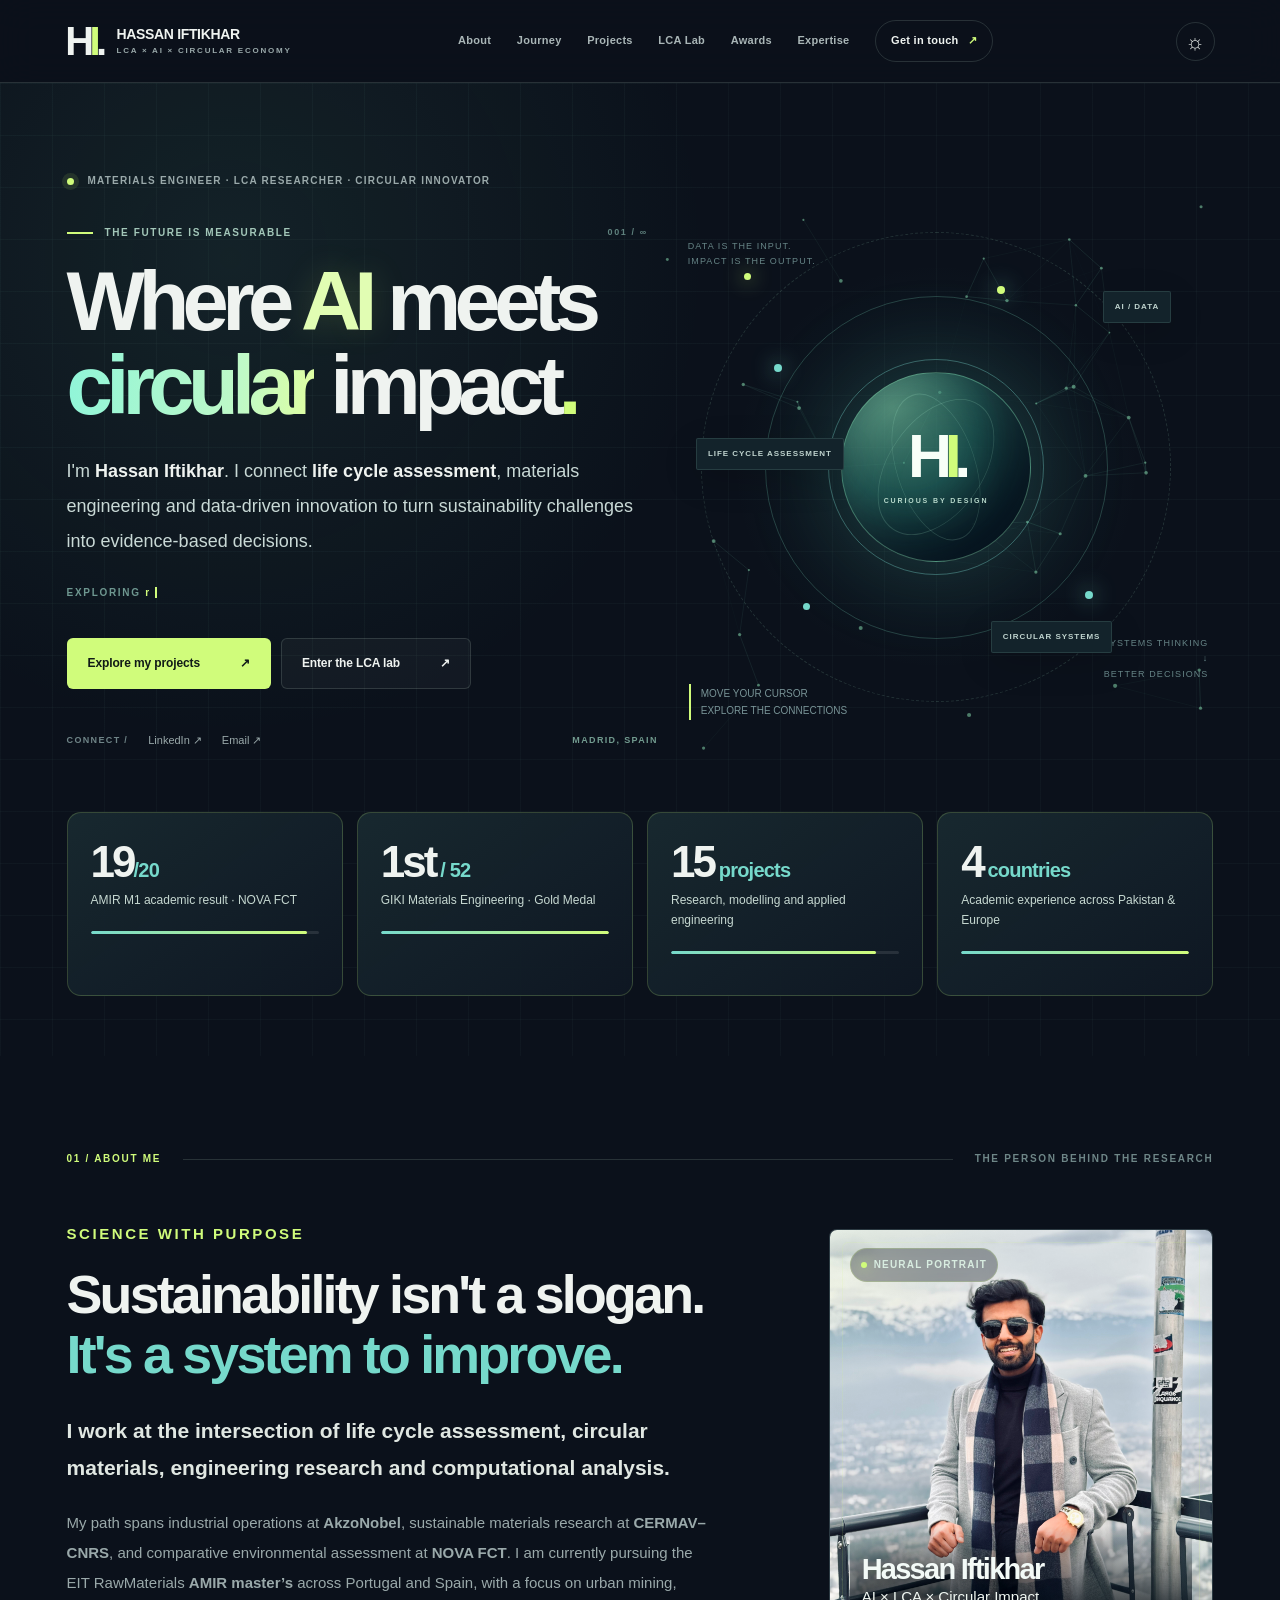
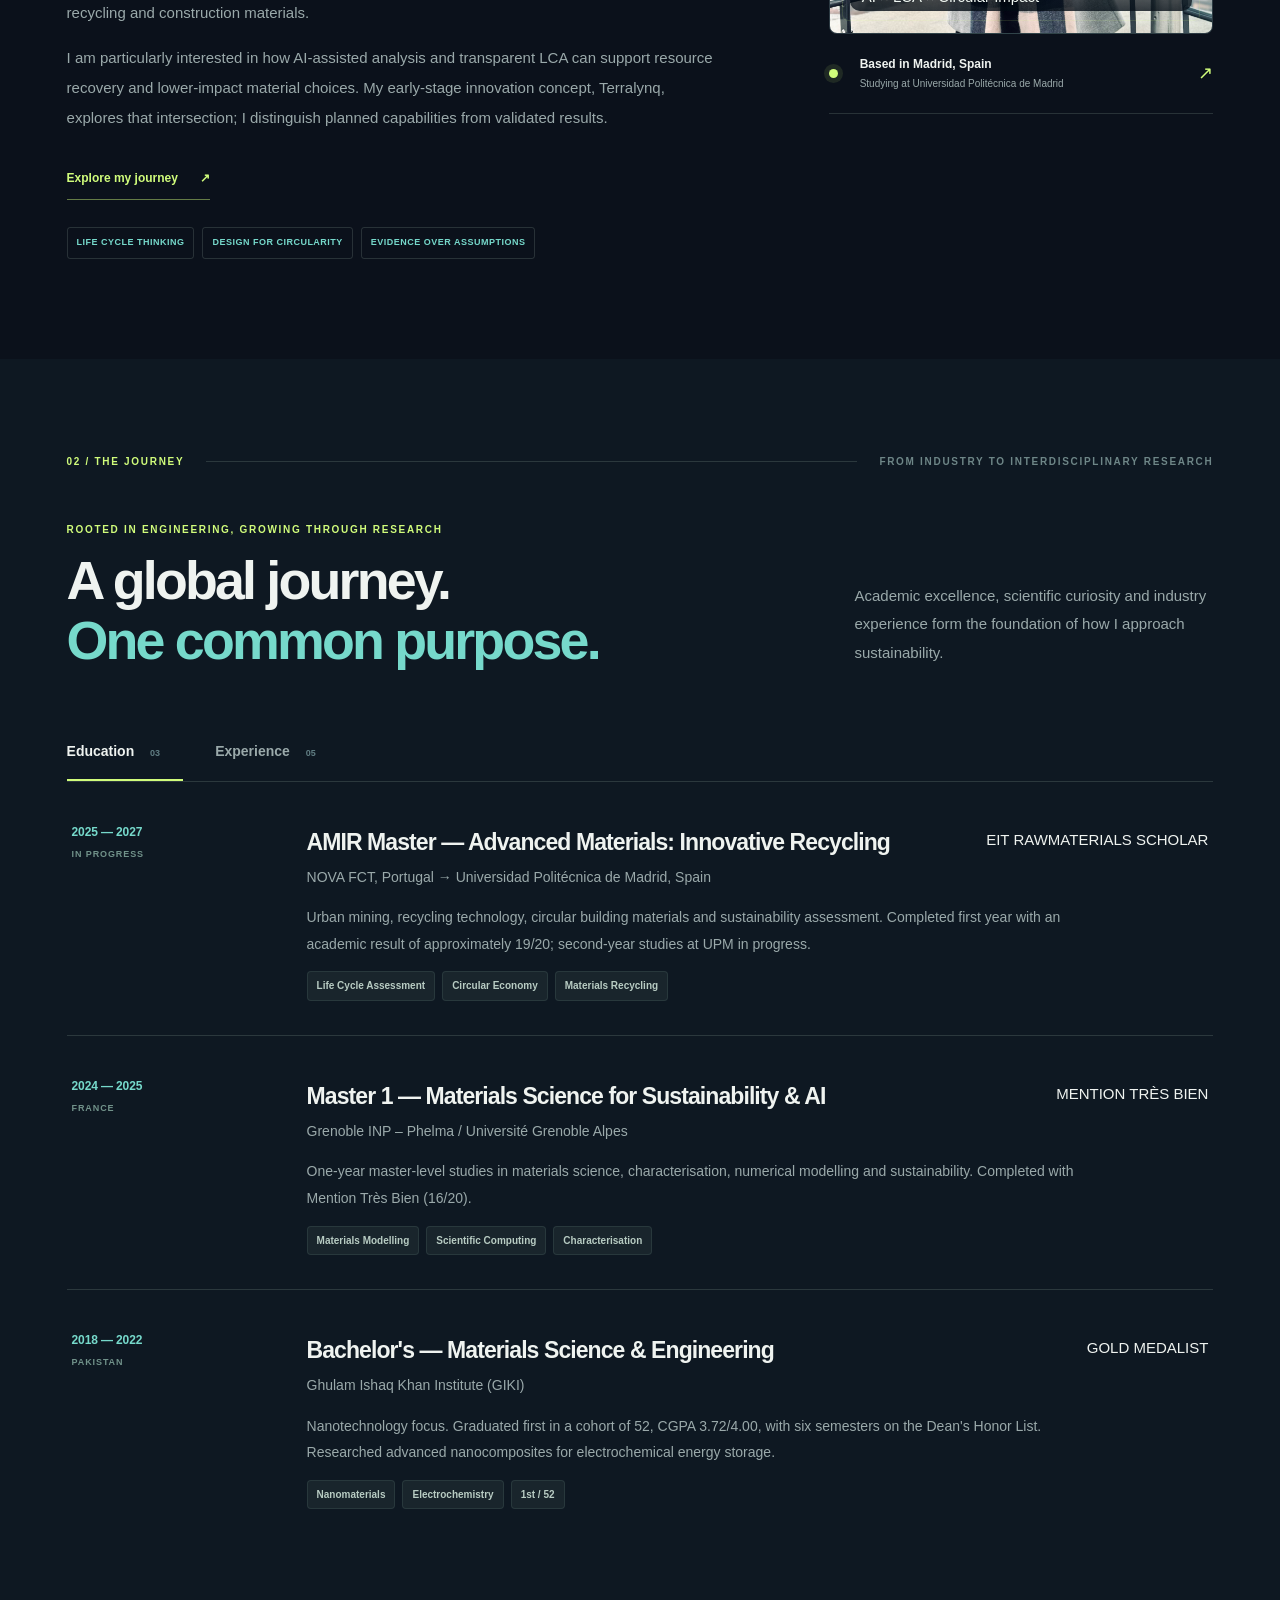
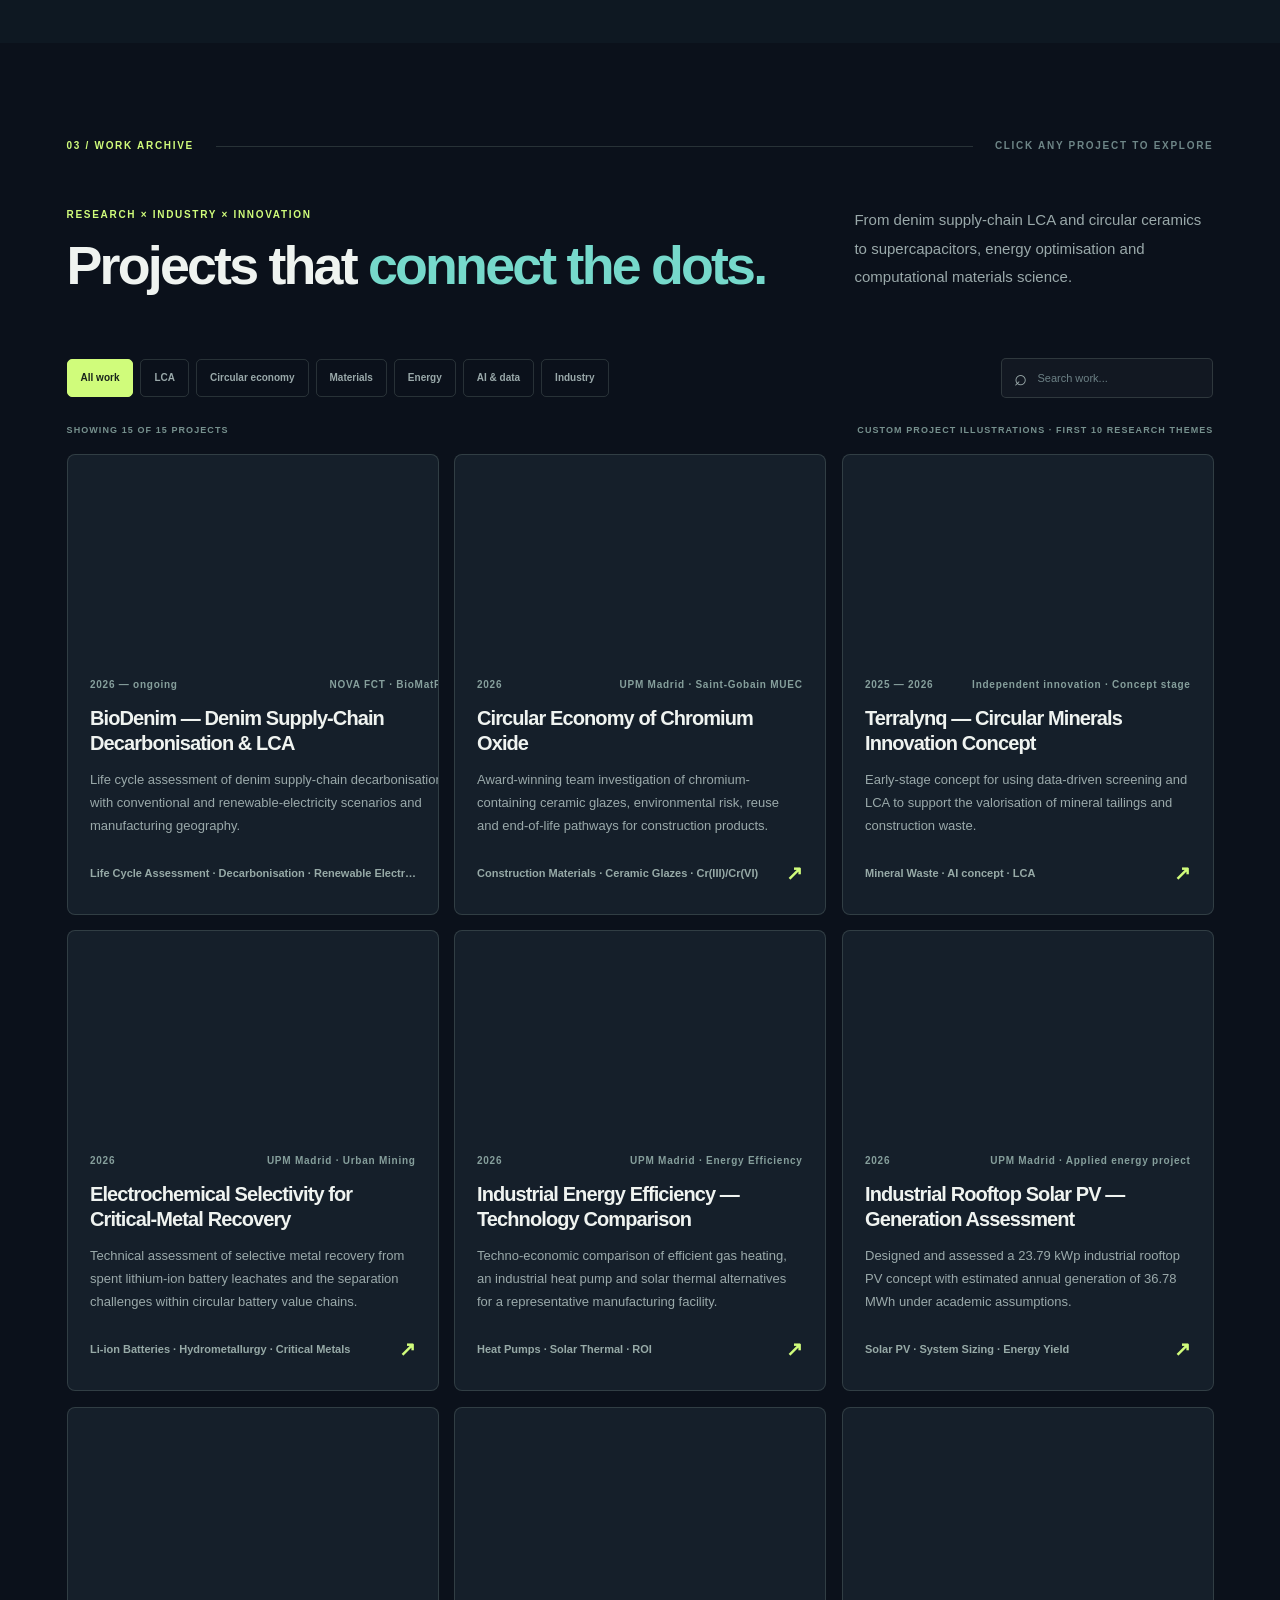
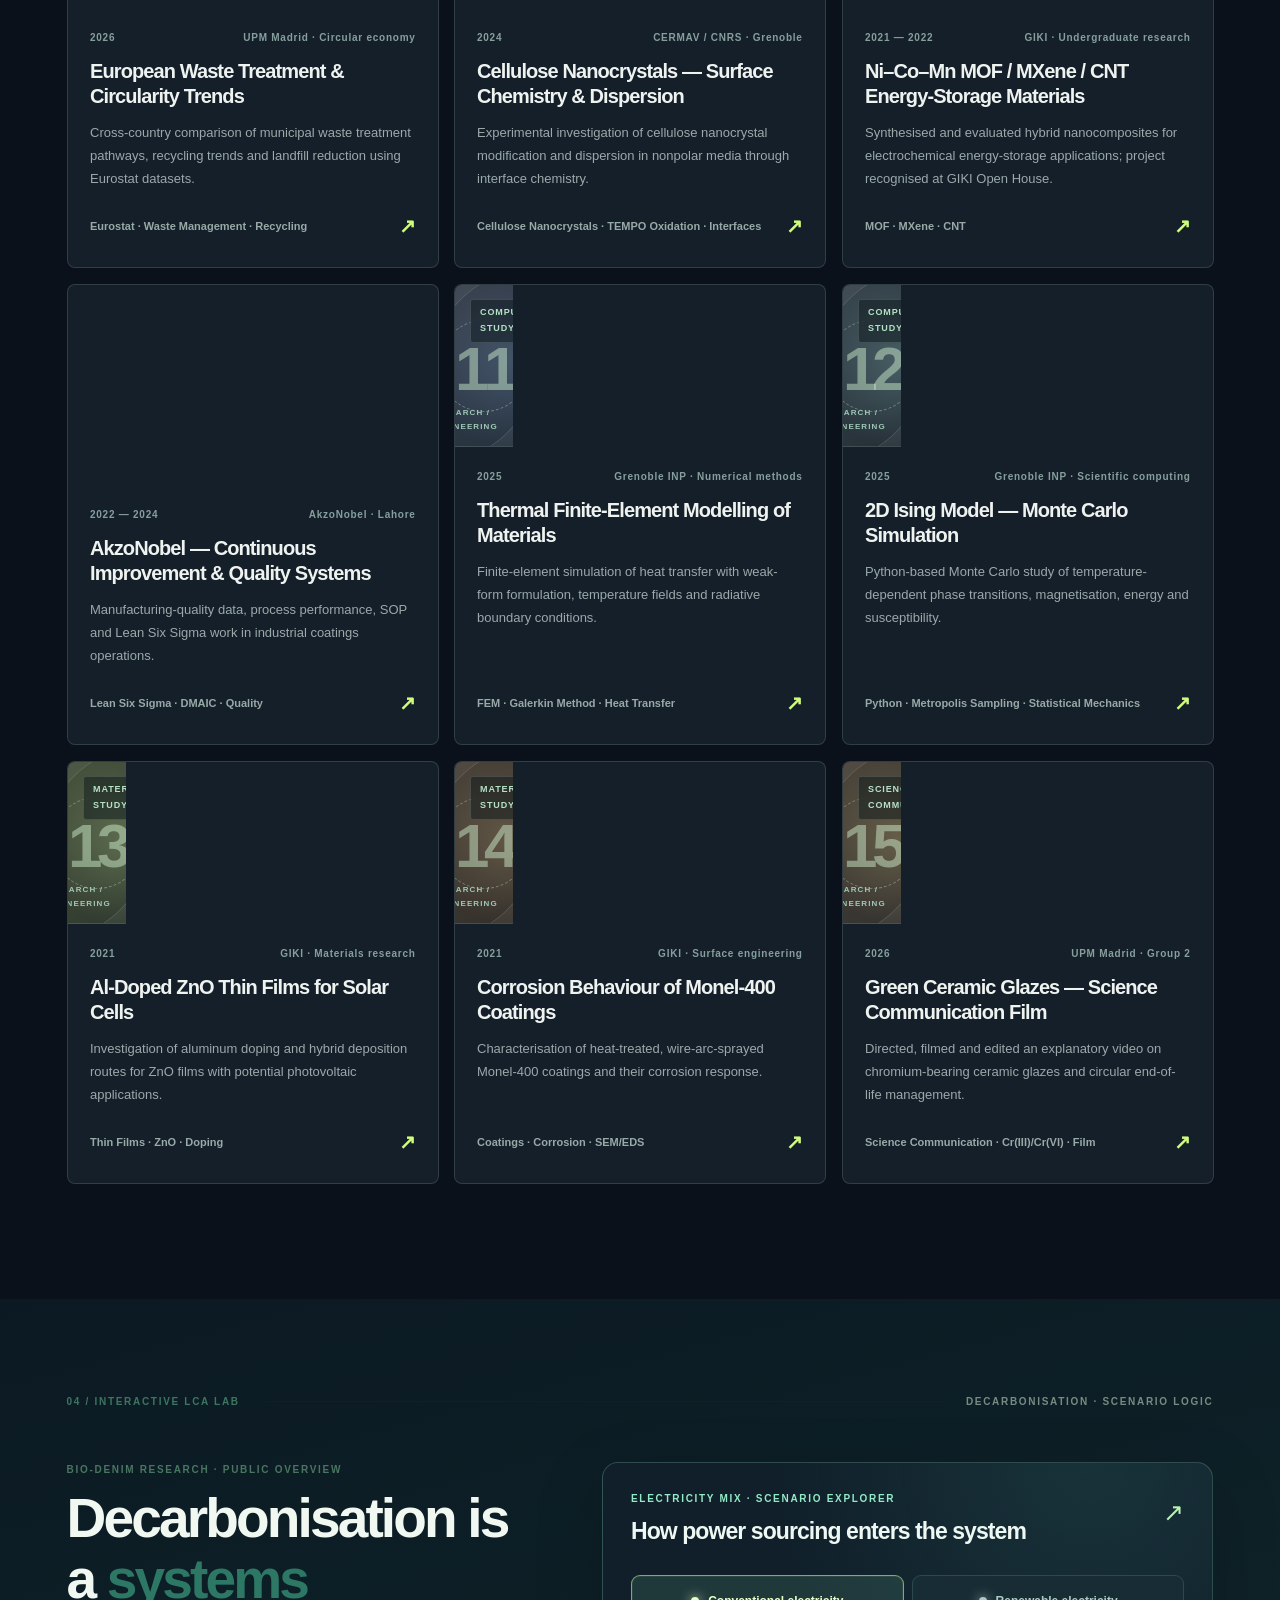
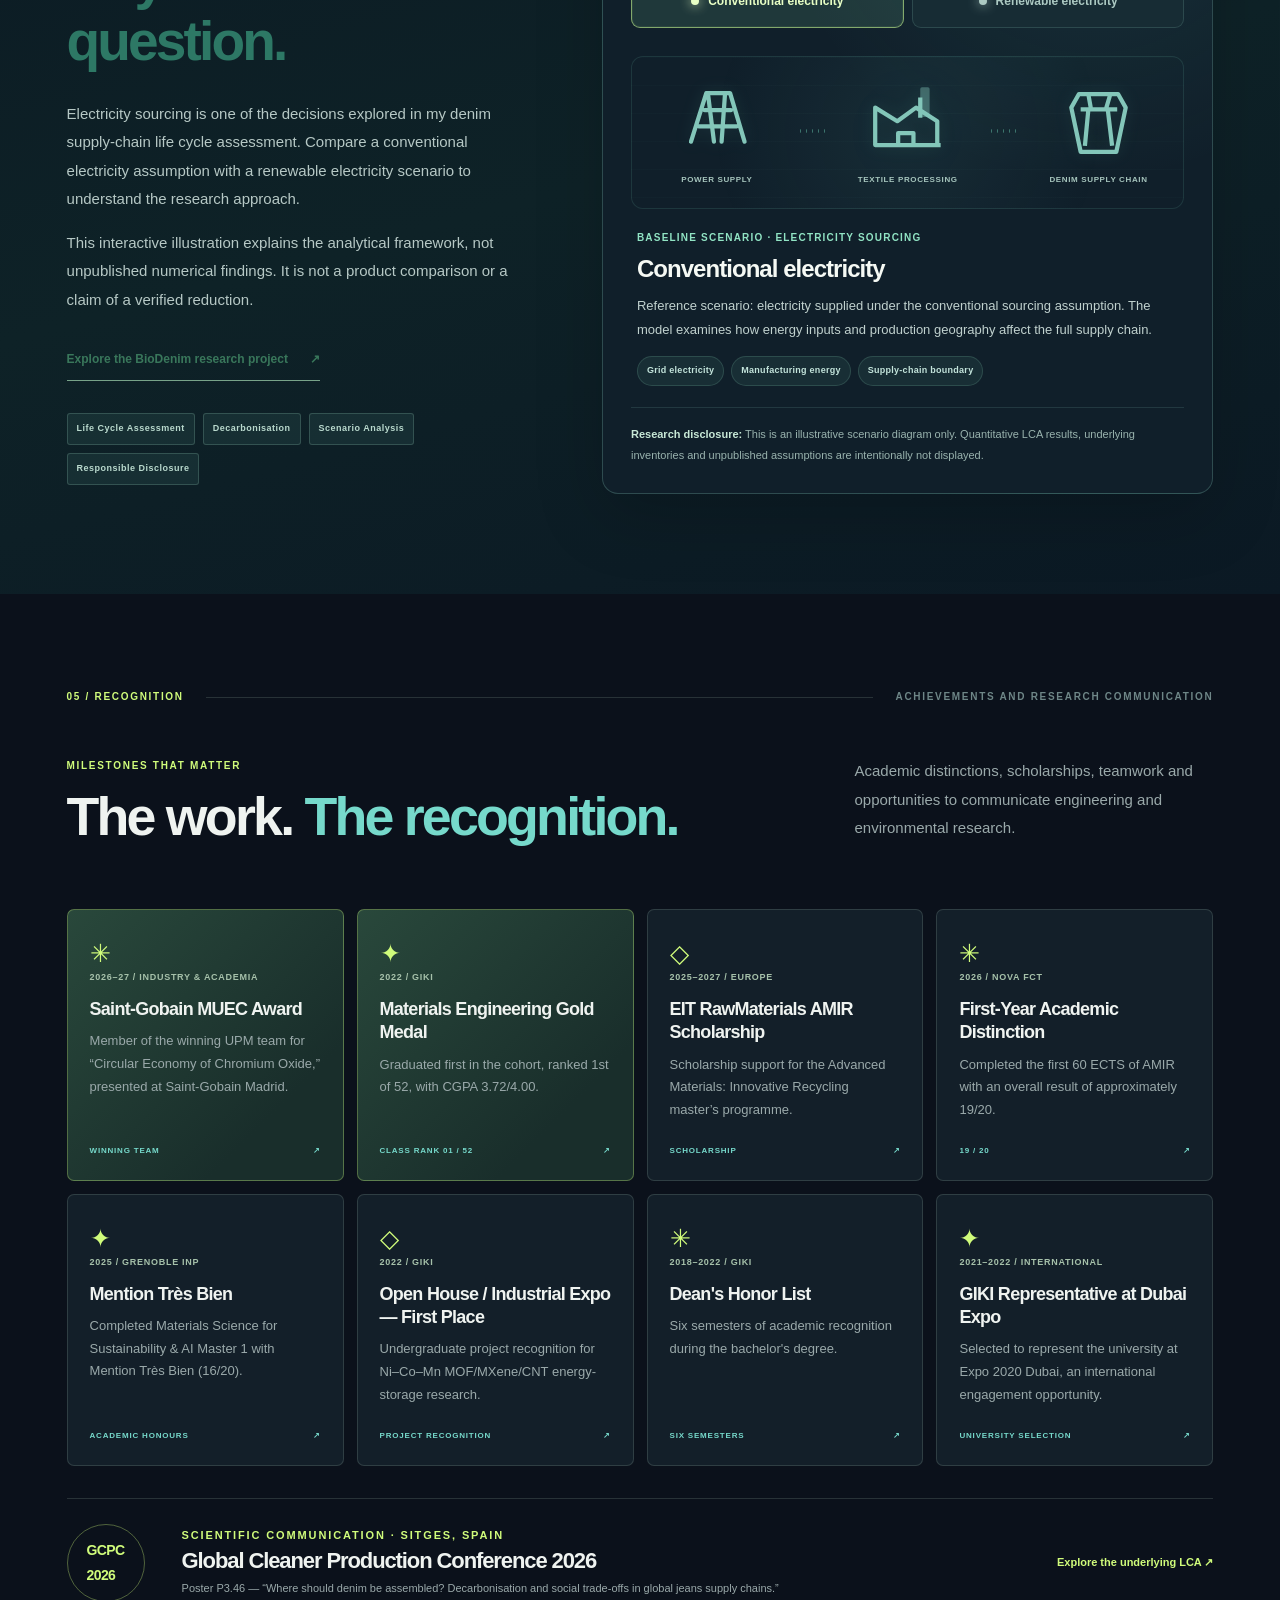
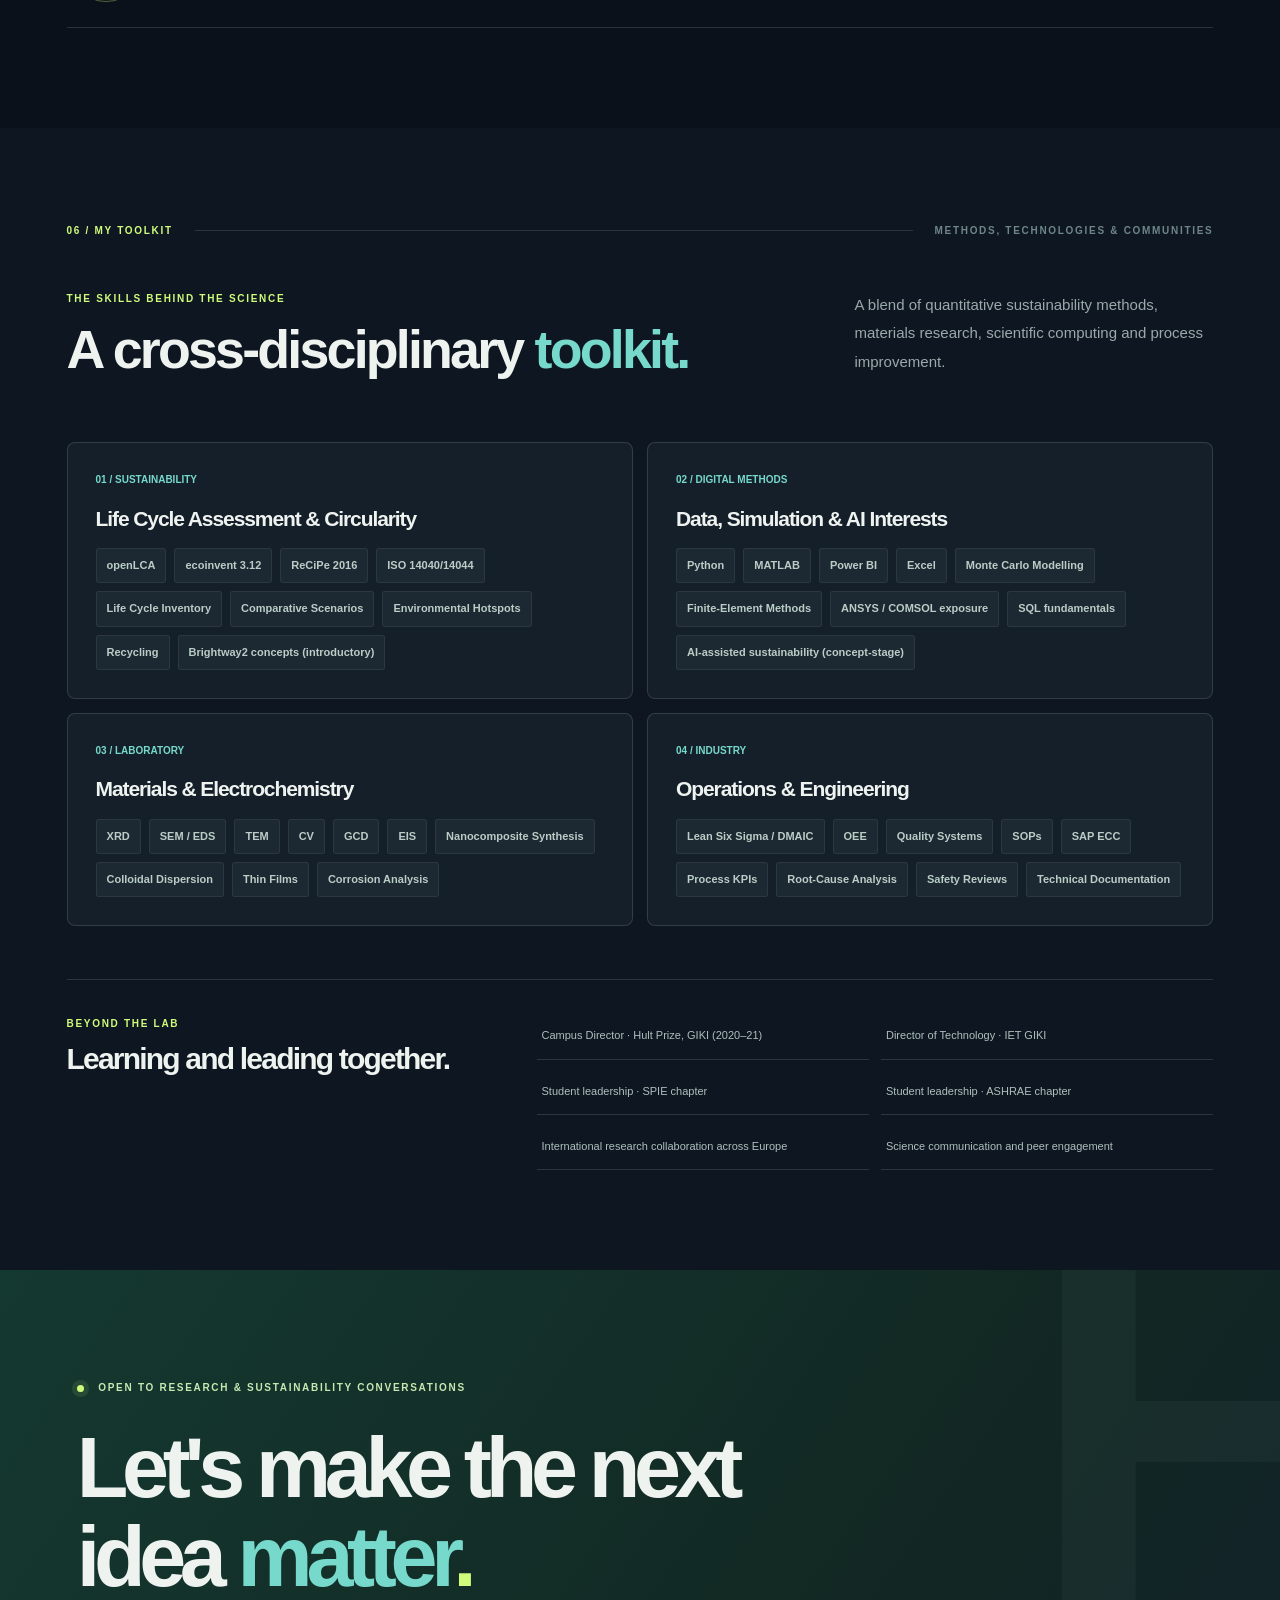
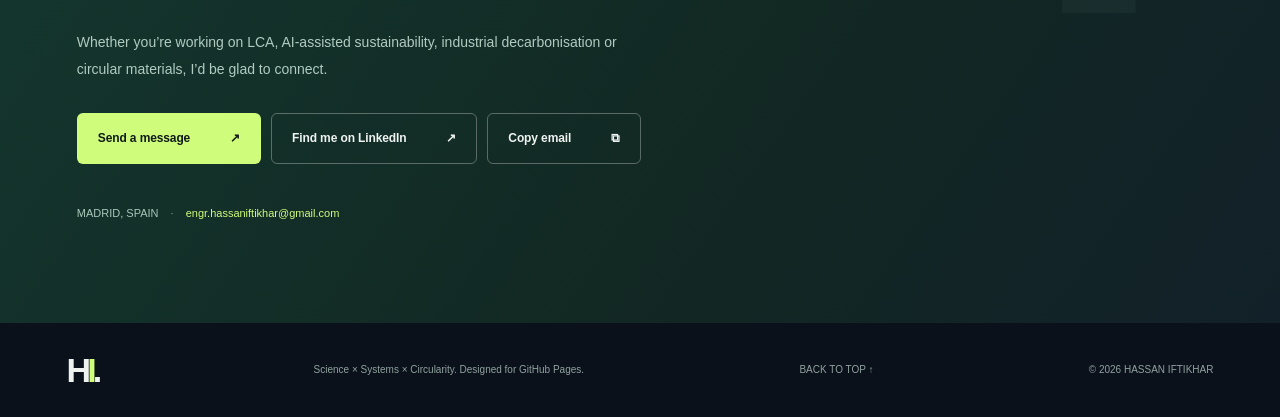
==== commit 2968fda7: "Add ten illustrated project thumbnails and correct private BioDenim decarbonisation explorer" ====
--- a/index.html
+++ b/index.html
@@ -44,13 +44,12 @@
   <title>Hassan Iftikhar — Where AI Meets Circular Impact</title>
 
   <style id="portfolio-refinement-2026">
-    /* Clean portrait: the photo remains visible except where the pointer dissolves pixels. */
+    /* Portrait expands into true image-sampled pixel fragments on hover, then reassembles. */
     .portrait-neural-frame{--neural-x:50%;--neural-y:50%}
-    .portrait-neural-frame.active img{
-      opacity:1;transform:none;filter:saturate(1.04) contrast(1.03);
-      -webkit-mask-image:radial-gradient(circle 95px at var(--neural-x) var(--neural-y),transparent 0%,rgba(0,0,0,.28) 43%,#000 100%);
-      mask-image:radial-gradient(circle 95px at var(--neural-x) var(--neural-y),transparent 0%,rgba(0,0,0,.28) 43%,#000 100%);
-    }
+    .portrait-neural-frame.active img{opacity:.22;transform:scale(1.012);filter:saturate(1.1) contrast(1.06);-webkit-mask-image:none;mask-image:none}
+    .portrait-neural-frame #headshot-neural-canvas{opacity:0;transition:opacity .38s ease}
+    .portrait-neural-frame.active #headshot-neural-canvas{opacity:1}
+    .portrait-neural-status{padding:28px 12px 3px;background:linear-gradient(0deg,rgba(4,13,22,.8),rgba(4,13,22,0));border-radius:10px}
     .portrait-neural-overlay{padding:18px 20px 22px}
     .portrait-neural-labels{justify-content:flex-start}
     .portrait-neural-chip{font-size:10px;letter-spacing:.12em}
@@ -184,20 +183,43 @@
   <div class="section-top"><span class="section-number">03 / WORK ARCHIVE</span><span class="section-rule"></span><span class="section-aside">CLICK ANY PROJECT TO EXPLORE</span></div>
   <div class="section-heading"><div><p class="eyebrow">RESEARCH × INDUSTRY × INNOVATION</p><h2 id="projects-title">Projects that <span>connect the dots.</span></h2></div><p>From denim supply-chain LCA and circular ceramics to supercapacitors, energy optimisation and computational materials science.</p></div>
   <div class="project-controls"><div class="filter-list" role="group" aria-label="Filter projects"><button type="button" class="filter-btn active" data-filter="all" aria-pressed="true">All work</button><button type="button" class="filter-btn" data-filter="lca" aria-pressed="false">LCA</button><button type="button" class="filter-btn" data-filter="circular" aria-pressed="false">Circular economy</button><button type="button" class="filter-btn" data-filter="materials" aria-pressed="false">Materials</button><button type="button" class="filter-btn" data-filter="energy" aria-pressed="false">Energy</button><button type="button" class="filter-btn" data-filter="digital" aria-pressed="false">AI & data</button><button type="button" class="filter-btn" data-filter="industry" aria-pressed="false">Industry</button></div><label class="search-field"><span class="search-glyph" aria-hidden="true">⌕</span><input type="search" id="project-search" placeholder="Search work..." aria-label="Search projects"></label></div>
-  <div class="projects-meta"><span id="project-count">SHOWING 15 OF 15 PROJECTS</span><span>VISUALS ARE ARTISTIC PLACEHOLDERS — IMAGES COMING LATER</span></div>
+  <div class="projects-meta"><span id="project-count">SHOWING 15 OF 15 PROJECTS</span><span>CUSTOM PROJECT ILLUSTRATIONS · FIRST 10 RESEARCH THEMES</span></div>
   <div id="project-grid" class="project-grid" aria-live="polite"></div><p class="project-empty" id="project-empty" hidden>No projects match these filters. Try another search.</p>
 </section>
 
-<section id="impact" class="section impact-section" aria-labelledby="impact-title">
-  <div class="section-top"><span class="section-number">04 / INTERACTIVE LCA LAB</span><span class="section-rule"></span><span class="section-aside">REAL MODELS · TRANSPARENT BOUNDARIES</span></div>
-  <div class="impact-layout"><div class="impact-intro"><p class="eyebrow">THE SCIENCE OF BETTER DECISIONS</p><h2 id="impact-title">Impact is more than a <span>buzzword.</span></h2><p>Explore a snapshot of my BioDenim research. Switch the system boundary to see how modelled climate impacts change for alternative denim pathways with assembly in Portugal.</p><p>The values are scenario-specific LCA outputs, not certified product claims. Results depend on defined boundaries, datasets, supply-chain geography and inventory assumptions.</p><a href="#projects" id="jump-biodenim" class="text-link">See BioDenim in my projects <span aria-hidden="true">↗</span></a><div class="method-tags"><span>ISO 14040/14044</span><span>openLCA</span><span>ecoinvent 3.12</span><span>ReCiPe 2016</span></div></div>
-    <div class="impact-card"><div class="impact-card-head"><div><p class="card-kicker">BIO-DERIVED VS CONVENTIONAL PATHWAY</p><h3>Climate impact per pair of jeans</h3></div><span class="mini-icon" aria-hidden="true">↗</span></div>
-      <div class="metric-switch" role="group" aria-label="Select system boundary"><button type="button" class="metric-btn active" data-boundary="fabric" aria-pressed="true">Fabric + PT assembly</button><button type="button" class="metric-btn" data-boundary="full" aria-pressed="false">Full product · PT assembly</button></div>
-      <div class="bar-row"><div class="bar-copy"><strong>BioDenim pathway</strong><span id="bio-value">8.61 kg CO₂-eq</span></div><div class="bar-track"><div id="bio-bar" class="bar-fill bar-bio" style="width:68.9%"></div></div></div>
-      <div class="bar-row"><div class="bar-copy"><strong>Conventional comparator</strong><span id="conventional-value">11.25 kg CO₂-eq</span></div><div class="bar-track"><div id="conventional-bar" class="bar-fill bar-conventional" style="width:90%"></div></div></div>
-      <div class="impact-result"><span>RELATIVE CLIMATE IMPACT REDUCTION IN THIS SCENARIO</span><strong id="difference-value">23.5% lower</strong></div>
-      <p class="impact-note">Functional unit: one pair of jeans at the company gate. Same geographical assembly setting; change only the displayed system-boundary definition. Figures are research model outputs and require project context for interpretation.</p>
-    </div></div>
+<section id="impact" class="section impact-section impact-decarbonisation" aria-labelledby="impact-title">
+  <div class="section-top"><span class="section-number">04 / INTERACTIVE LCA LAB</span><span class="section-rule"></span><span class="section-aside">DECARBONISATION · SCENARIO LOGIC</span></div>
+  <div class="impact-layout">
+    <div class="impact-intro">
+      <p class="eyebrow">BIO-DENIM RESEARCH · PUBLIC OVERVIEW</p>
+      <h2 id="impact-title">Decarbonisation is a <span>systems question.</span></h2>
+      <p>Electricity sourcing is one of the decisions explored in my denim supply-chain life cycle assessment. Compare a conventional electricity assumption with a renewable electricity scenario to understand the research approach.</p>
+      <p>This interactive illustration explains the analytical framework, not unpublished numerical findings. It is not a product comparison or a claim of a verified reduction.</p>
+      <a href="#projects" id="jump-biodenim" class="text-link">Explore the BioDenim research project <span aria-hidden="true">↗</span></a>
+      <div class="method-tags"><span>Life Cycle Assessment</span><span>Decarbonisation</span><span>Scenario Analysis</span><span>Responsible Disclosure</span></div>
+    </div>
+    <div class="impact-card energy-card" id="energy-visual" data-scenario="conventional">
+      <div class="impact-card-head"><div><p class="card-kicker">ELECTRICITY MIX · SCENARIO EXPLORER</p><h3>How power sourcing enters the system</h3></div><span class="mini-icon" aria-hidden="true">↗</span></div>
+      <div class="energy-tabs" role="group" aria-label="Compare electricity-supply assumptions">
+        <button type="button" class="energy-tab active" data-energy="conventional" aria-pressed="true"><span class="energy-indicator"></span>Conventional electricity</button>
+        <button type="button" class="energy-tab" data-energy="renewable" aria-pressed="false"><span class="energy-indicator"></span>Renewable electricity</button>
+      </div>
+      <div class="energy-flow" aria-hidden="true">
+        <div class="energy-source"><svg viewBox="0 0 100 100" fill="none"><path class="grid-icon" d="M20 76L38 19H66L83 76M29 58H74M36 39H67M40 20L47 76M60 20L56 76" stroke="currentColor" stroke-width="5" stroke-linecap="round" stroke-linejoin="round"/><path class="renewable-icon" d="M51 82V42M51 42L21 29M51 42L73 16M51 42L82 67M21 29Q15 6 38 17L51 42M73 16Q95 23 72 42L51 42M82 67Q64 92 51 42" stroke="currentColor" stroke-width="5" stroke-linejoin="round"/></svg><span>POWER SUPPLY</span></div>
+        <div class="energy-link"><i></i><i></i><i></i><i></i><i></i></div>
+        <div class="energy-source factory-source"><svg viewBox="0 0 100 100" fill="none"><path d="M12 80V36L38 52 60 36 85 52V80H12ZM13 80H89M39 81V66H57V81M65 24V48" stroke="currentColor" stroke-width="5" stroke-linejoin="round"/><rect x="65" y="12" width="11" height="35" rx="2" fill="currentColor" opacity=".4"/></svg><span>TEXTILE PROCESSING</span></div>
+        <div class="energy-link"><i></i><i></i><i></i><i></i><i></i></div>
+        <div class="energy-source"><svg viewBox="0 0 100 100" fill="none"><path d="M27 20H73L82 36L71 88H29L18 36L27 20ZM38 20L41 37M64 20L59 37M29 38H72M38 39L34 81M61 39L66 81" stroke="currentColor" stroke-width="5" stroke-linejoin="round"/></svg><span>DENIM SUPPLY CHAIN</span></div>
+      </div>
+      <div class="energy-detail" aria-live="polite">
+        <p class="energy-overline" id="scenario-cue">BASELINE SCENARIO · ELECTRICITY SOURCING</p>
+        <h4 id="scenario-title">Conventional electricity</h4>
+        <p id="scenario-description">Reference scenario: electricity supplied under the conventional sourcing assumption. The model examines how energy inputs and production geography affect the full supply chain.</p>
+        <div class="energy-chips"><span class="energy-chip">Grid electricity</span><span class="energy-chip">Manufacturing energy</span><span class="energy-chip">Supply-chain boundary</span></div>
+      </div>
+      <p class="impact-note"><strong>Research disclosure:</strong> This is an illustrative scenario diagram only. Quantitative LCA results, underlying inventories and unpublished assumptions are intentionally not displayed.</p>
+    </div>
+  </div>
 </section>
 
 <section id="awards" class="section awards-section" aria-labelledby="awards-title">
@@ -237,199 +259,107 @@
 
 <script>
 (function(){
-  const frame = document.getElementById('portrait-neural');
-  const image = document.getElementById('headshot-image');
-  const canvas = document.getElementById('headshot-neural-canvas');
-  if(!frame || !image || !canvas) return;
-
-  const ctx = canvas.getContext('2d');
-  const off = document.createElement('canvas');
-  const offCtx = off.getContext('2d', { willReadFrequently: true });
-  const dpr = Math.max(1, window.devicePixelRatio || 1);
-  let particles = [];
-  let animationFrame = null;
-  let running = false;
-  let active = false;
-  let loaded = false;
-  const pointer = { x: -9999, y: -9999, inside: false };
-
-  const sources = ['assets/images/headshot.jpeg','assets/images/headshot.png','assets/images/headshot.jpg','assets/images/headshot.webp'];
-  let sourceIndex = 0;
-
-  function loadFallbackSource(){
-    if (loaded || sourceIndex >= sources.length - 1) {
-      frame.classList.add('no-headshot');
-      return;
-    }
-    sourceIndex += 1;
-    image.src = sources[sourceIndex];
+  const frame=document.getElementById('portrait-neural');
+  const image=document.getElementById('headshot-image');
+  const canvas=document.getElementById('headshot-neural-canvas');
+  if(!frame||!image||!canvas)return;
+  const ctx=canvas.getContext('2d');
+  const sourceCanvas=document.createElement('canvas');
+  const sourceCtx=sourceCanvas.getContext('2d',{willReadFrequently:true});
+  if(!ctx||!sourceCtx)return;
+  const reduced=window.matchMedia('(prefers-reduced-motion: reduce)').matches;
+  const sources=['assets/images/headshot.jpeg','assets/images/headshot.png','assets/images/headshot.jpg','assets/images/headshot.webp'];
+  let sourceIndex=0,particles=[],width=0,height=0,active=false,running=false,loaded=false,lastMove=0;
+  const pointer={x:-900,y:-900,inside:false};
+  const ratio=Math.min(2,window.devicePixelRatio||1);
+  function onError(){
+    if(loaded||sourceIndex>=sources.length-1){frame.classList.add('no-headshot');return;}
+    sourceIndex++;image.src=sources[sourceIndex];
   }
-
-  image.addEventListener('error', loadFallbackSource);
-  image.addEventListener('load', () => {
-    loaded = true;
-    frame.classList.remove('no-headshot');
-    resizeAndBuild();
-    renderStill();
+  image.addEventListener('error',onError);
+  function imageReady(){loaded=true;frame.classList.remove('no-headshot');rebuild();}
+  image.addEventListener('load',imageReady);
+  function rebuild(){
+    if(!loaded||!image.naturalWidth)return;
+    const rect=frame.getBoundingClientRect();
+    width=Math.max(1,Math.round(rect.width));height=Math.max(1,Math.round(rect.height));
+    canvas.width=Math.round(width*ratio);canvas.height=Math.round(height*ratio);
+    ctx.setTransform(ratio,0,0,ratio,0,0);
+    sourceCanvas.width=width;sourceCanvas.height=height;
+    sourceCtx.clearRect(0,0,width,height);
+    const scale=Math.max(width/image.naturalWidth,height/image.naturalHeight);
+    const sw=image.naturalWidth*scale,sh=image.naturalHeight*scale;
+    sourceCtx.drawImage(image,(width-sw)/2,(height-sh)/2,sw,sh);
+    const pixels=sourceCtx.getImageData(0,0,width,height).data;
+    const step=width<370?7:7;
+    particles=[];
+    for(let y=0;y<height;y+=step)for(let x=0;x<width;x+=step){
+      const k=(y*width+x)*4;
+      if(pixels[k+3]<40)continue;
+      const red=pixels[k],green=pixels[k+1],blue=pixels[k+2];
+      const tone=red*.2126+green*.7152+blue*.0722;
+      // Colour comes directly from the photograph, not a generic point cloud.
+      particles.push({x,y,homeX:x,homeY:y,vx:0,vy:0,c:'rgba('+red+','+green+','+blue+','+(pixels[k+3]/255).toFixed(3)+')',brightness:tone,size:step-1});
+    }
+    ctx.clearRect(0,0,width,height);
+  }
+  function paint(){
+    ctx.clearRect(0,0,width,height);
+    const near=[];
+    let moving=0;
+    for(let i=0;i<particles.length;i++){
+      const p=particles[i],dx=p.homeX-pointer.x,dy=p.homeY-pointer.y,dist=Math.hypot(dx,dy);
+      if(active&&pointer.inside&&dist<175){
+        const influence=Math.pow(1-dist/175,1.5);
+        const denom=Math.max(dist,4);
+        const phase=i*1.618;
+        p.vx+=(dx/denom)*influence*3.9+Math.sin(phase)*influence*.26;
+        p.vy+=(dy/denom)*influence*3.9+Math.cos(phase)*influence*.26;
+      }
+      const spring=active?.052:.068;
+      p.vx+=(p.homeX-p.x)*spring;p.vy+=(p.homeY-p.y)*spring;
+      p.vx*=active?.86:.8;p.vy*=active?.86:.8;
+      p.x+=p.vx;p.y+=p.vy;
+      if(Math.abs(p.x-p.homeX)+Math.abs(p.y-p.homeY)>1.2)moving++;
+      ctx.fillStyle=p.c;
+      ctx.fillRect(p.x-p.size/2,p.y-p.size/2,p.size,p.size);
+      if(dist<165&&active&&i%4===0)near.push(p);
+    }
+    if(active&&pointer.inside){
+      ctx.lineWidth=.9;
+      for(let i=0;i<near.length;i++){
+        const a=near[i];
+        for(let j=i+1;j<Math.min(i+7,near.length);j++){
+          const b=near[j],d=Math.hypot(a.x-b.x,a.y-b.y);
+          if(d>32)continue;
+          ctx.strokeStyle='rgba(155,249,221,'+(0.29*(1-d/32)).toFixed(3)+')';
+          ctx.beginPath();ctx.moveTo(a.x,a.y);ctx.lineTo(b.x,b.y);ctx.stroke();
+        }
+      }
+      const halo=ctx.createRadialGradient(pointer.x,pointer.y,0,pointer.x,pointer.y,120);
+      halo.addColorStop(0,'rgba(209,252,123,.15)');halo.addColorStop(.45,'rgba(114,232,204,.06)');halo.addColorStop(1,'rgba(114,232,204,0)');
+      ctx.fillStyle=halo;ctx.beginPath();ctx.arc(pointer.x,pointer.y,120,0,Math.PI*2);ctx.fill();
+    }
+    if(!active&&moving<10){running=false;ctx.clearRect(0,0,width,height);return;}
+    requestAnimationFrame(paint);
+  }
+  function start(){if(running||!loaded||reduced)return;running=true;requestAnimationFrame(paint);}
+  frame.addEventListener('pointerenter',e=>{
+    if(reduced||!loaded||e.pointerType==='touch')return;
+    const r=frame.getBoundingClientRect();pointer.x=e.clientX-r.left;pointer.y=e.clientY-r.top;pointer.inside=true;active=true;frame.classList.add('active');start();
   });
-
-  function coverFit(imgW, imgH, boxW, boxH){
-    const scale = Math.max(boxW / imgW, boxH / imgH);
-    const drawW = imgW * scale;
-    const drawH = imgH * scale;
-    return { x: (boxW - drawW) / 2, y: (boxH - drawH) / 2, width: drawW, height: drawH };
-  }
-
-  function resizeAndBuild(){
-    const rect = frame.getBoundingClientRect();
-    const width = Math.max(1, Math.round(rect.width));
-    const height = Math.max(1, Math.round(rect.height));
-    canvas.width = Math.round(width * dpr);
-    canvas.height = Math.round(height * dpr);
-    canvas.style.width = width + 'px';
-    canvas.style.height = height + 'px';
-    ctx.setTransform(dpr,0,0,dpr,0,0);
-    off.width = width;
-    off.height = height;
-    buildParticles(width, height);
-  }
-
-  function buildParticles(width, height){
-    particles = [];
-    if(!loaded || !image.naturalWidth) return;
-    offCtx.clearRect(0,0,width,height);
-    const fit = coverFit(image.naturalWidth, image.naturalHeight, width, height);
-    offCtx.drawImage(image, fit.x, fit.y, fit.width, fit.height);
-    const data = offCtx.getImageData(0,0,width,height).data;
-    const step = width < 360 ? 9 : 10;
-    for(let y=0; y<height; y+=step){
-      for(let x=0; x<width; x+=step){
-        const idx = (y * width + x) * 4;
-        const alpha = data[idx + 3];
-        if(alpha < 70) continue;
-        const r = data[idx], g = data[idx + 1], b = data[idx + 2];
-        const luminance = 0.2126 * r + 0.7152 * g + 0.0722 * b;
-        if (luminance < 24) continue;
-        particles.push({
-          x, y, baseX: x, baseY: y, vx: 0, vy: 0,
-          size: step < 10 ? 1.55 : 1.8,
-          color: `rgba(${r}, ${g}, ${b}, ${Math.min(0.95, alpha/255)})`
-        });
-      }
-    }
-  }
-
-  function renderStill(){
-    const rect = frame.getBoundingClientRect();
-    ctx.clearRect(0,0,rect.width,rect.height);
-  }
-
-  function drawNetwork(width, height){
-    ctx.clearRect(0,0,width,height);
-    if(!active || !pointer.inside || !particles.length) return;
-    const radius=125;
-    const visible=[];
-    ctx.save();
-    ctx.lineWidth=0.85;
-    for(const p of particles){
-      const dx=p.baseX-pointer.x, dy=p.baseY-pointer.y;
-      const distance=Math.hypot(dx,dy);
-      if(distance > radius+25) continue;
-      const influence=Math.max(0,1-distance/radius);
-      if(influence>0){
-        const angle=Math.atan2(dy,dx);
-        const push=0.65*influence;
-        p.vx+=Math.cos(angle)*push+(-Math.sin(angle))*influence*0.12;
-        p.vy+=Math.sin(angle)*push+(Math.cos(angle))*influence*0.12;
-      }
-      p.vx+=(p.baseX-p.x)*0.05;
-      p.vy+=(p.baseY-p.y)*0.05;
-      p.vx*=0.84; p.vy*=0.84;
-      p.x+=p.vx; p.y+=p.vy;
-      visible.push({p,weight:Math.max(0,1-distance/(radius+25))});
-    }
-    // Only draw short neural connections inside the cursor's active field.
-    for(let i=0;i<visible.length;i++){
-      const a=visible[i].p;
-      for(let j=i+1;j<Math.min(i+12,visible.length);j++){
-        const b=visible[j].p;
-        const d=Math.hypot(a.x-b.x,a.y-b.y);
-        if(d>19)continue;
-        ctx.strokeStyle='rgba(173,251,227,'+(0.25*(1-d/19)*Math.min(visible[i].weight,visible[j].weight)).toFixed(3)+')';
-        ctx.beginPath();ctx.moveTo(a.x,a.y);ctx.lineTo(b.x,b.y);ctx.stroke();
-      }
-    }
-    for(const item of visible){
-      const p=item.p;
-      ctx.globalAlpha=Math.min(1,0.22+item.weight*0.9);
-      ctx.fillStyle=p.color;
-      ctx.beginPath();ctx.arc(p.x,p.y,p.size,0,Math.PI*2);ctx.fill();
-    }
-    ctx.globalAlpha=1;
-    const halo=ctx.createRadialGradient(pointer.x,pointer.y,0,pointer.x,pointer.y,95);
-    halo.addColorStop(0,'rgba(208,252,123,.11)');
-    halo.addColorStop(0.55,'rgba(106,231,224,.055)');
-    halo.addColorStop(1,'rgba(106,231,224,0)');
-    ctx.fillStyle=halo;
-    ctx.beginPath();ctx.arc(pointer.x,pointer.y,95,0,Math.PI*2);ctx.fill();
-    ctx.restore();
-  }
-
-  function animate(){
-    if(!running)return;
-    const rect=frame.getBoundingClientRect();
-    drawNetwork(rect.width,rect.height);
-    if(!active){running=false;animationFrame=null;return;}
-    animationFrame=requestAnimationFrame(animate);
-  }
-
-  function start(){
-    if(!loaded) return;
-    if(running) return;
-    running = true;
-    animationFrame = requestAnimationFrame(animate);
-  }
-
-  frame.addEventListener('pointerenter', () => {
-    if(!loaded) return;
-    active = true;
-    pointer.inside = true;
-    frame.classList.add('active');
-    start();
+  frame.addEventListener('pointermove',e=>{
+    if(reduced||!loaded||e.pointerType==='touch')return;
+    const r=frame.getBoundingClientRect();pointer.x=e.clientX-r.left;pointer.y=e.clientY-r.top;
+    pointer.inside=true;active=true;lastMove=performance.now();
+    frame.classList.add('active');start();
   });
-
-  frame.addEventListener('pointermove', (event) => {
-    const rect = frame.getBoundingClientRect();
-    pointer.x = event.clientX - rect.left;
-    pointer.y = event.clientY - rect.top;
-    frame.style.setProperty('--neural-x',pointer.x+'px');
-    frame.style.setProperty('--neural-y',pointer.y+'px');
-    pointer.inside = true;
-    active = true;
-    frame.classList.add('active');
-    start();
+  frame.addEventListener('pointerleave',()=>{
+    active=false;pointer.inside=false;frame.classList.remove('active');start();
   });
-
-  frame.addEventListener('pointerleave', () => {
-    active = false;
-    pointer.inside = false;
-    pointer.x = -9999;
-    pointer.y = -9999;
-    frame.classList.remove('active');
-    start();
-  });
-
-  window.addEventListener('resize', () => {
-    if(!loaded) return;
-    resizeAndBuild();
-    if(!active) renderStill();
-  });
-
-  if (image.complete && image.naturalWidth) {
-    loaded = true;
-    resizeAndBuild();
-    renderStill();
-  }
+  if(window.ResizeObserver)new ResizeObserver(rebuild).observe(frame);
+  else window.addEventListener('resize',rebuild);
+  if(image.complete&&image.naturalWidth)imageReady();
 })();
 </script>
 
--- a/assets/css/style.css
+++ b/assets/css/style.css
@@ -59,3 +59,55 @@
 .project-card::after{content:"";position:absolute;inset:0;pointer-events:none;opacity:0;transition:opacity .28s;background:radial-gradient(440px circle at var(--mx,50%) var(--my,50%),rgba(191,255,174,.095),transparent 50%)}
 .project-card:hover::after{opacity:1}
 }
+
+
+/* Illustrated project-card system: consistent artwork, no external image requests. */
+.project-art.has-thumbnail{height:200px;background:#0a1e2a;isolation:isolate}
+.project-art.has-thumbnail:before{display:none}
+.project-art.has-thumbnail:after{content:'';display:block;position:absolute;inset:42% 0 0;z-index:1;width:auto;height:auto;border:0;border-radius:0;box-shadow:none;background:linear-gradient(0deg,rgba(7,19,29,.78),transparent);pointer-events:none}
+.project-thumbnail{position:absolute;inset:0;width:100%;height:100%;object-fit:cover;display:block;transition:transform .65s cubic-bezier(.2,.65,.2,1),filter .5s;filter:saturate(.95)}
+.project-card:hover .project-thumbnail,.project-card:focus-visible .project-thumbnail{transform:scale(1.07);filter:saturate(1.12)}
+.project-art.has-thumbnail .project-badge,.project-art.has-thumbnail .project-visual-label{z-index:4}
+.project-art.has-thumbnail .project-visual-label{color:#c7eadf;text-shadow:0 2px 5px #0a1b22}
+.project-info p{font-size:13px;line-height:1.85}
+.project-meta{font-size:10px}
+.project-bottom{font-size:11px}
+/* BioDenim public decarbonisation explorer: no proprietary numerical outputs. */
+.impact-decarbonisation{background:linear-gradient(165deg,#0b1923,#0e2227 52%,#0b1924)!important}
+.impact-decarbonisation .section-top{color:#bbd7cf}
+.impact-decarbonisation .impact-intro h2{color:#f1f8f2!important}
+.impact-decarbonisation .impact-intro p:not(.eyebrow){color:#b6c8c5!important;font-size:15px;line-height:1.9}
+.impact-decarbonisation .method-tags span{border-color:rgba(177,235,210,.19)!important;background:rgba(137,231,204,.08)!important;color:#badace!important}
+.impact-decarbonisation .energy-card{background:radial-gradient(circle at 80% 0,rgba(87,191,170,.12),transparent 40%),#101f2a;color:#e9f4ef;border:1px solid rgba(151,231,208,.22);border-radius:16px;padding:28px;box-shadow:0 22px 68px rgba(0,0,0,.18)}
+.energy-card .card-kicker{color:#93eac6!important}
+.energy-card h3{color:#eef8f2!important;font-size:23px;line-height:1.25;margin:7px 0 22px}
+.energy-card .mini-icon{color:#b6f5ac}
+.energy-tabs{display:grid;grid-template-columns:1fr 1fr;gap:8px;margin:7px 0 28px}
+.energy-tab{display:flex;align-items:center;justify-content:center;gap:9px;min-height:53px;padding:10px 9px;background:#172c34;color:#acc9c2;border:1px solid rgba(155,225,204,.16);border-radius:9px;font-size:12px;font-weight:750;line-height:1.4;transition:color .25s,border-color .25s,background .25s,box-shadow .25s}
+.energy-tab.active{background:rgba(137,221,171,.13);border-color:rgba(202,250,145,.58);box-shadow:0 0 0 1px rgba(202,250,145,.07) inset;color:#e8ffc5}
+.energy-indicator{width:8px;height:8px;border-radius:50%;background:currentColor;box-shadow:0 0 12px currentColor;flex:none}
+.energy-flow{display:flex;align-items:center;justify-content:center;gap:5px;padding:20px 7px 22px;border:1px solid rgba(125,213,192,.13);border-radius:12px;background:radial-gradient(circle at 50% 50%,rgba(89,178,174,.09),transparent 68%),linear-gradient(rgba(133,209,192,.018) 1px,transparent 1px);background-size:auto,28px 28px}
+.energy-source{display:flex;flex-direction:column;align-items:center;gap:12px;width:29%;color:#83c6b9;text-align:center}
+.energy-source svg{width:85px;height:85px;max-width:100%;color:currentColor;filter:drop-shadow(0 0 8px rgba(103,217,179,.12));transition:filter .5s,color .5s,transform .5s}
+.energy-source span{font-size:8px;letter-spacing:.08em;font-weight:800;line-height:1.5;color:#a6c5bd}
+.energy-link{display:flex;align-items:center;justify-content:center;gap:5px;flex:1;min-width:18px}
+.energy-link i{display:block;width:4px;height:4px;background:#64bea7;opacity:.55;border-radius:50%;animation:energyPulse 1.9s ease-in-out infinite alternate}
+.energy-link i:nth-child(2){animation-delay:.2s}.energy-link i:nth-child(3){animation-delay:.4s}.energy-link i:nth-child(4){animation-delay:.6s}.energy-link i:nth-child(5){animation-delay:.8s}
+.energy-card .renewable-icon{opacity:0;transition:opacity .5s}
+.energy-card .grid-icon{opacity:1;transition:opacity .5s}
+.energy-card[data-scenario="renewable"] .grid-icon{opacity:0}
+.energy-card[data-scenario="renewable"] .renewable-icon{opacity:1}
+.energy-card[data-scenario="renewable"] .energy-source{color:#d0fa97}
+.energy-card[data-scenario="renewable"] .energy-link i{background:#ccff99;opacity:1}
+.energy-card[data-scenario="renewable"] .energy-source svg{filter:drop-shadow(0 0 13px rgba(208,252,123,.23))}
+.energy-detail{padding:20px 6px 8px}
+.energy-overline{font-size:10px;letter-spacing:.12em;color:#91e4c4!important;font-weight:800;margin-bottom:9px}
+.energy-detail h4{font-size:24px;line-height:1.2;color:#f5f9f4;margin:0 0 10px;letter-spacing:-.04em}
+.energy-detail>p:not(.energy-overline){font-size:13px;line-height:1.85;color:#c0d1ce;margin-bottom:14px}
+.energy-chips{display:flex;flex-wrap:wrap;gap:7px}
+.energy-chip{padding:6px 9px;font-size:9px;letter-spacing:.03em;font-weight:750;color:#c3e4db;background:rgba(98,184,160,.10);border:1px solid rgba(147,216,191,.17);border-radius:999px}
+.energy-card .impact-note{font-size:11px;line-height:1.9;color:#99b3ae;border-top:1px solid rgba(155,221,205,.13);padding-top:16px;margin:13px 0 0}
+.energy-card .impact-note strong{color:#c8e9d7}
+@keyframes energyPulse{to{opacity:1;transform:scale(1.6)}}
+@media(max-width:570px){.energy-card{padding:18px!important}.energy-tab{font-size:11px}.energy-source svg{width:60px;height:60px}.energy-source span{font-size:7px}.energy-link{gap:3px}.project-art.has-thumbnail{height:195px}.energy-detail h4{font-size:21px}}
+@media(prefers-reduced-motion:reduce){.energy-link i{animation:none}.project-thumbnail{transition:none}}
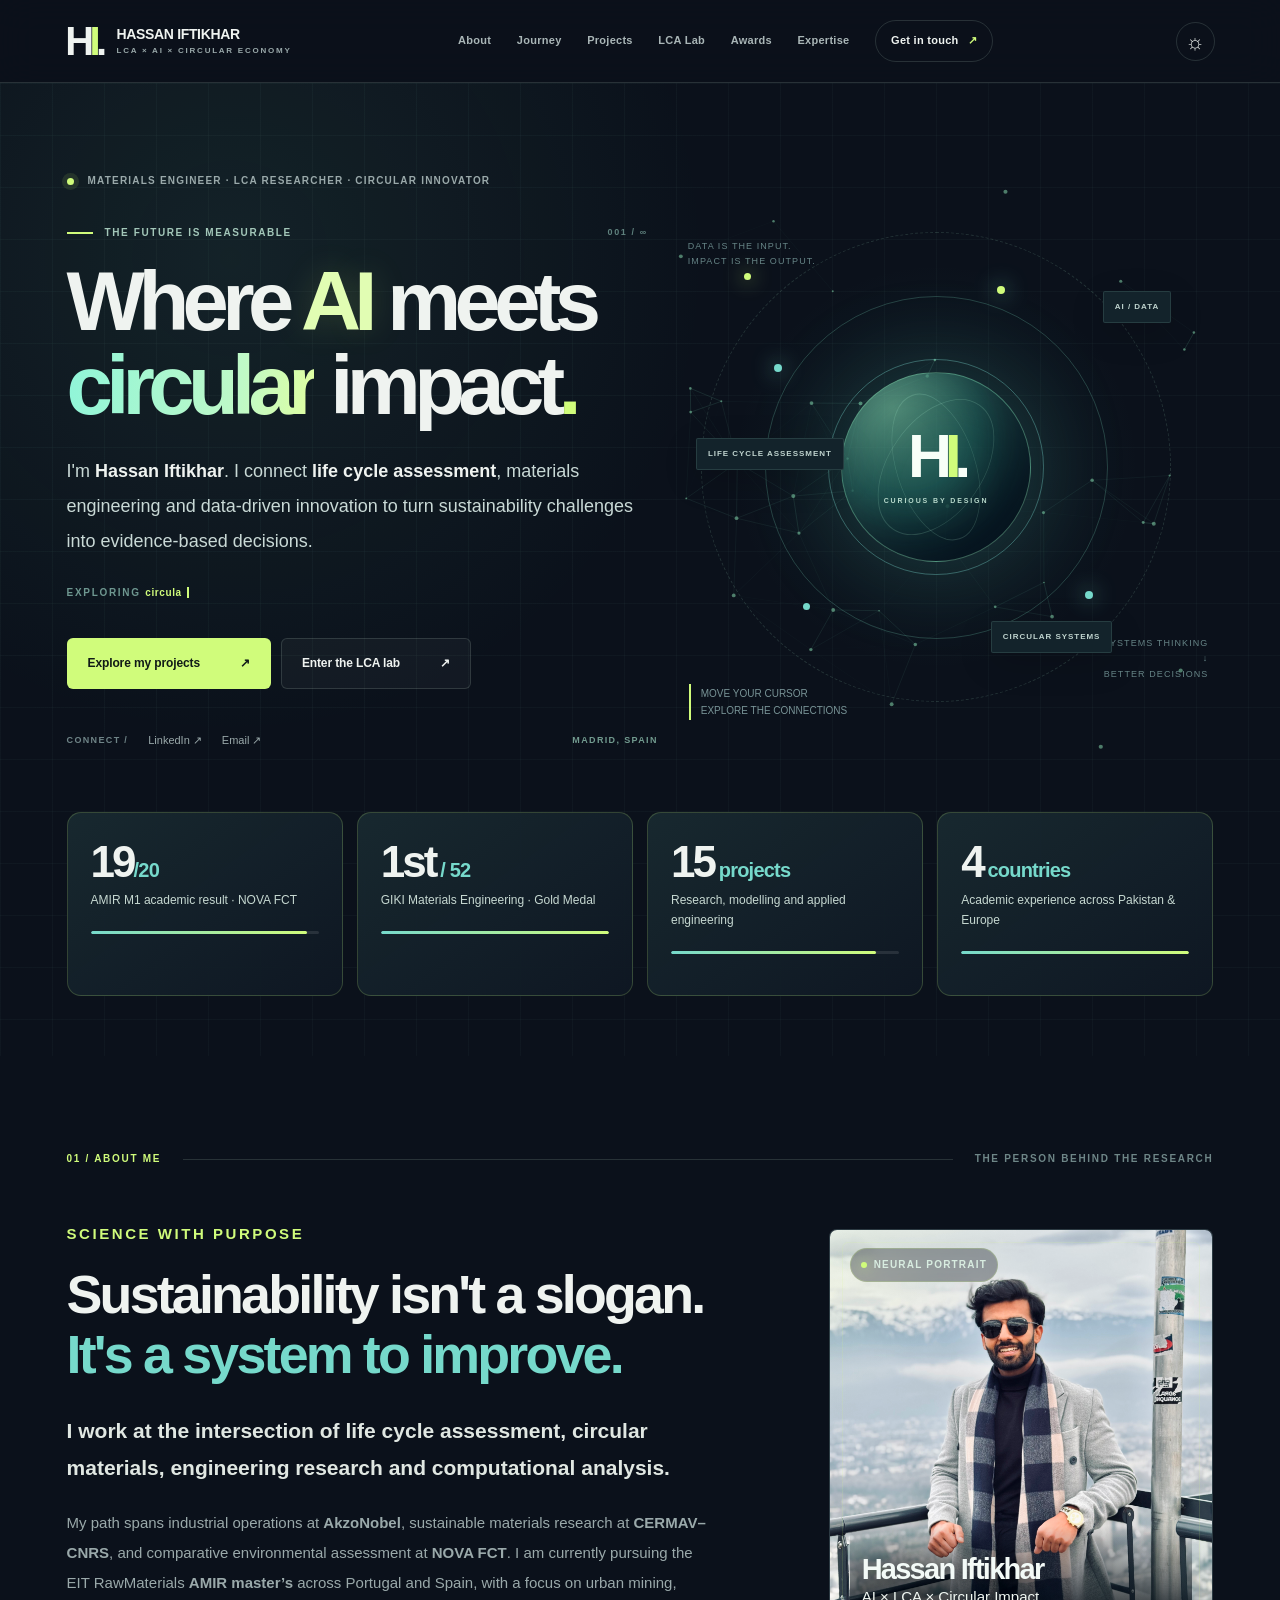
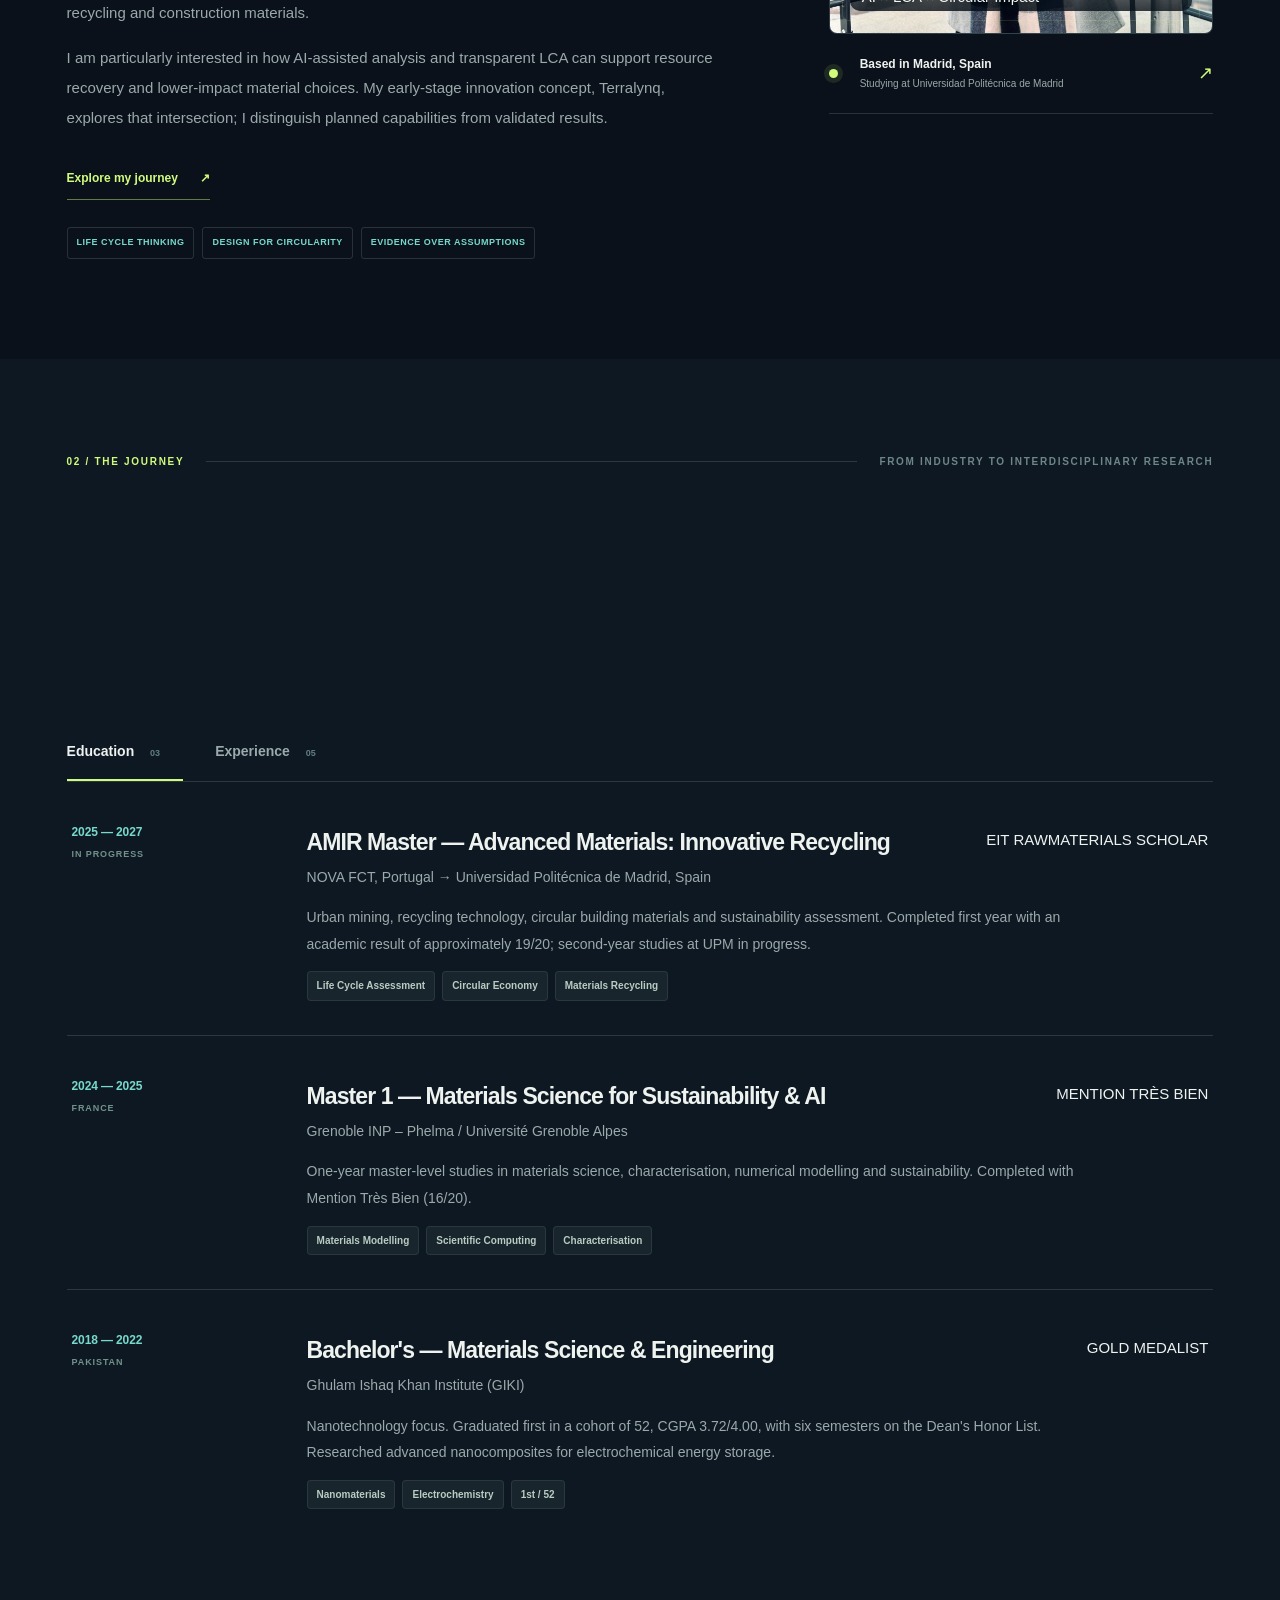
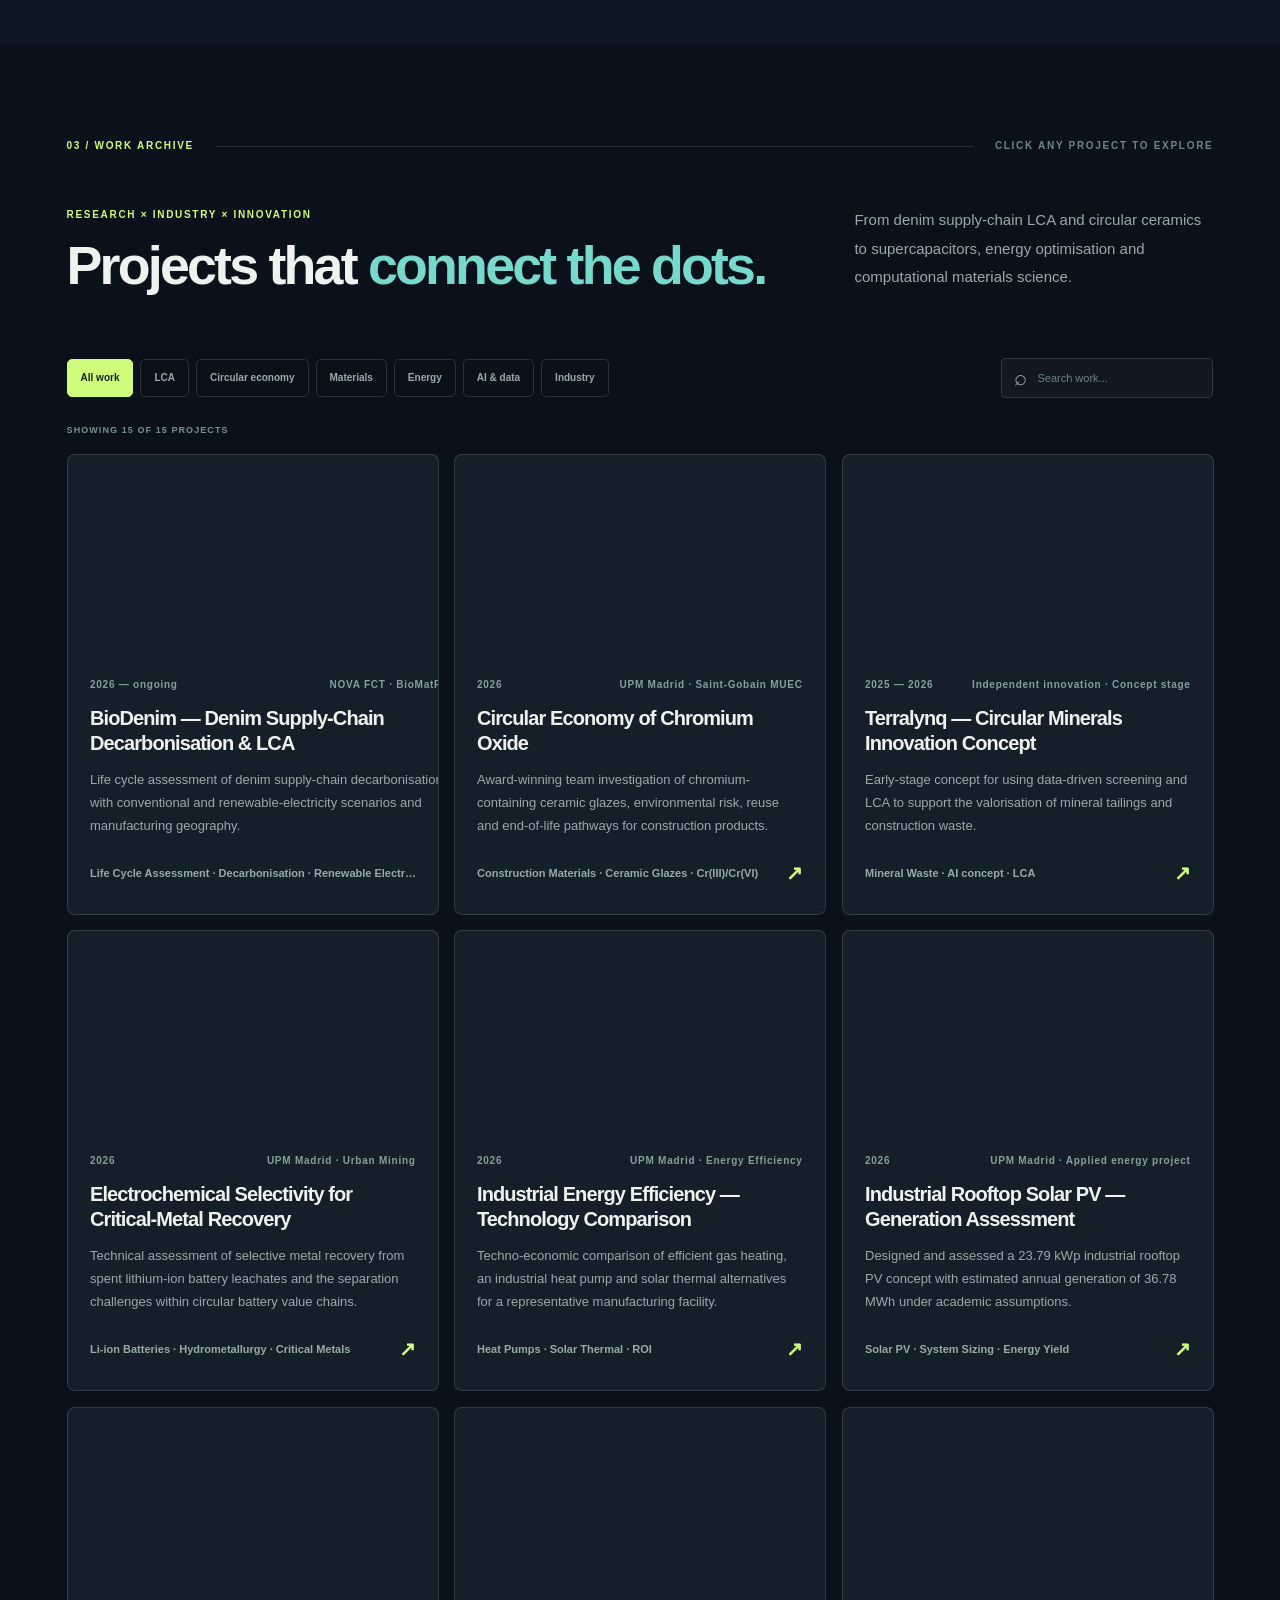
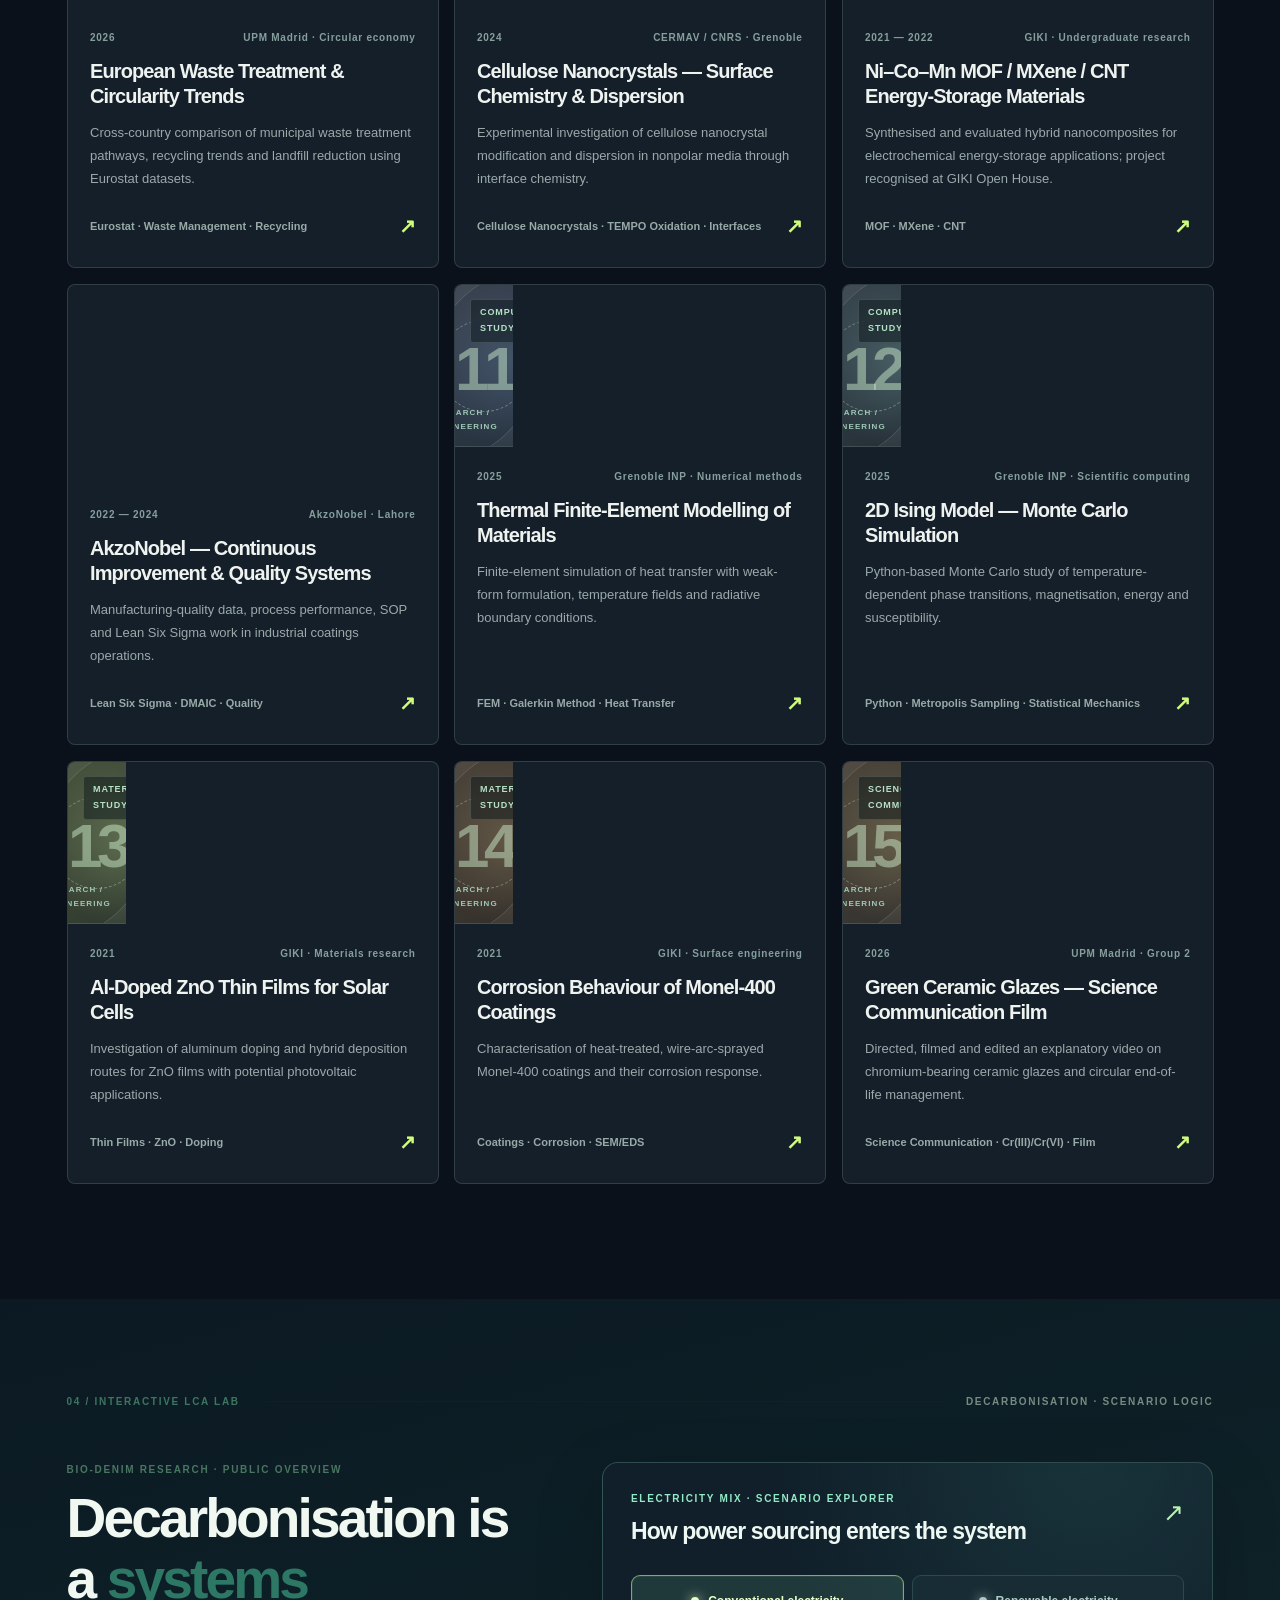
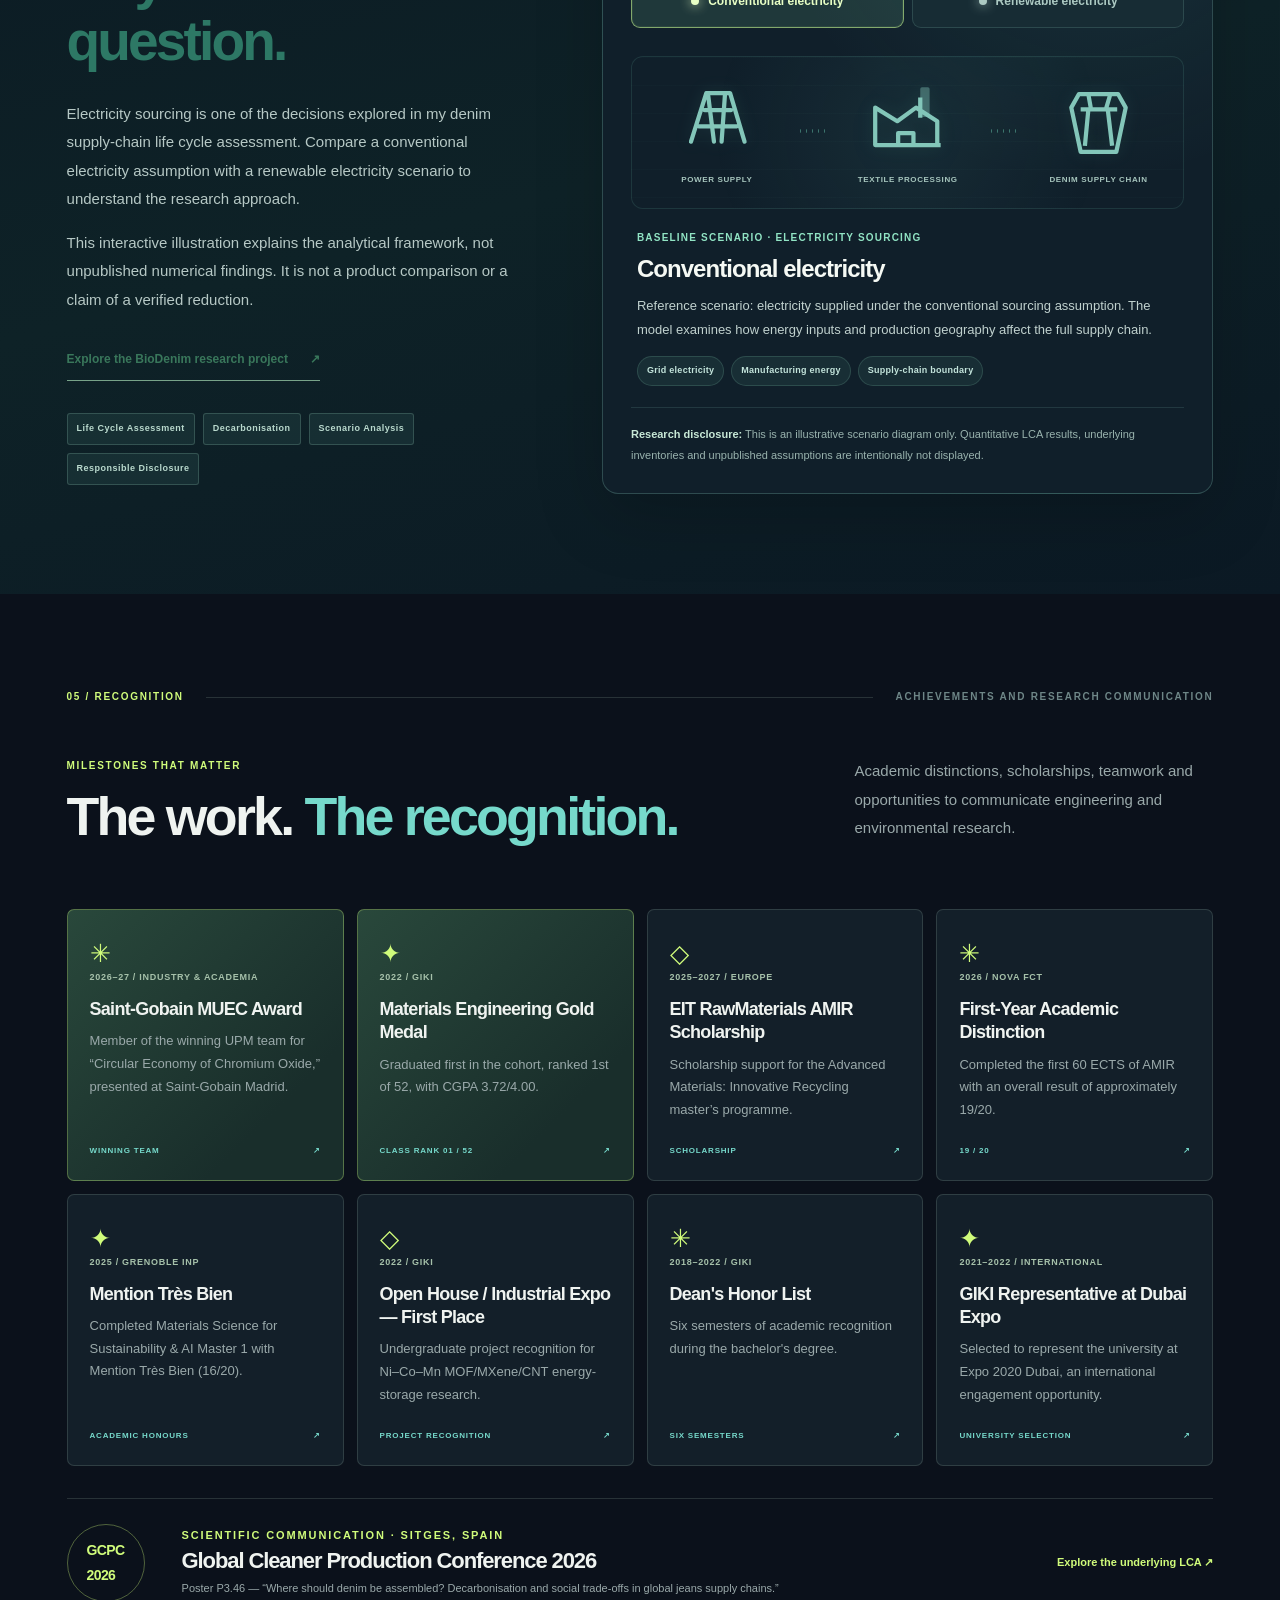
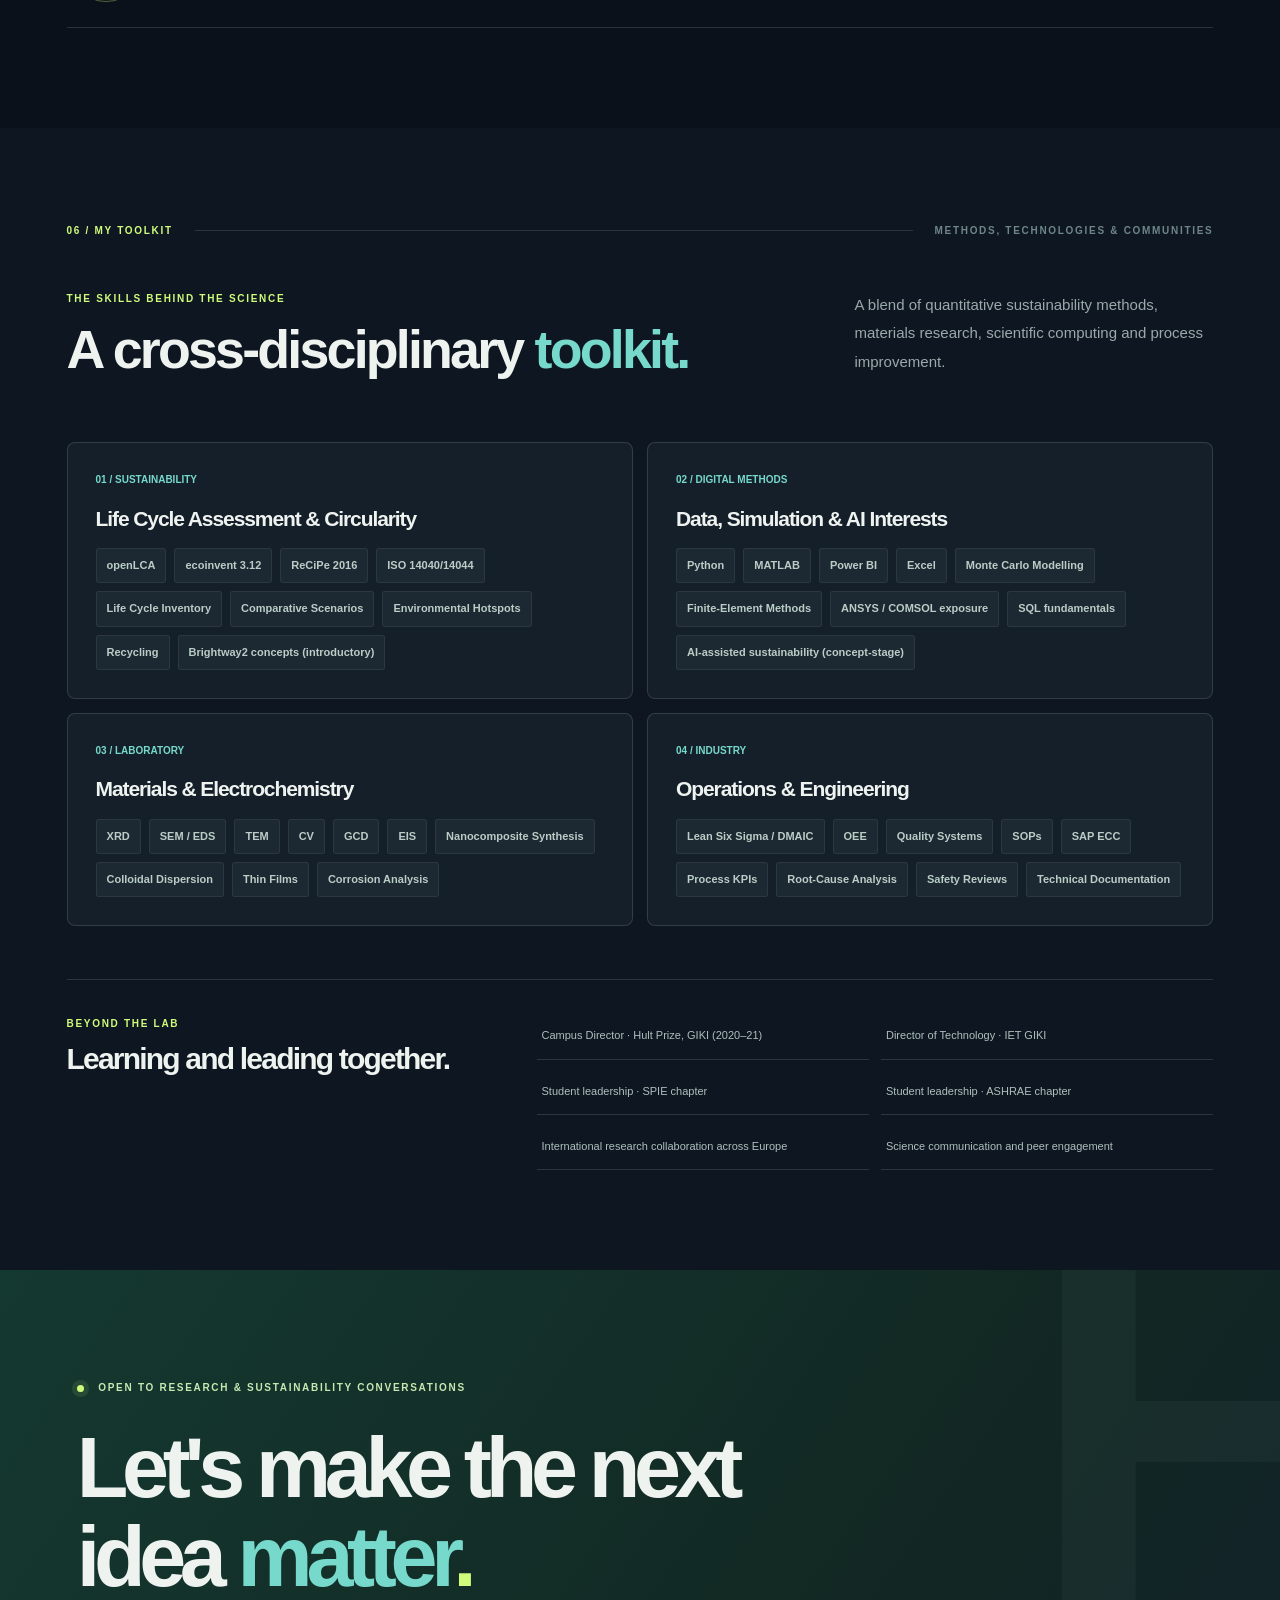
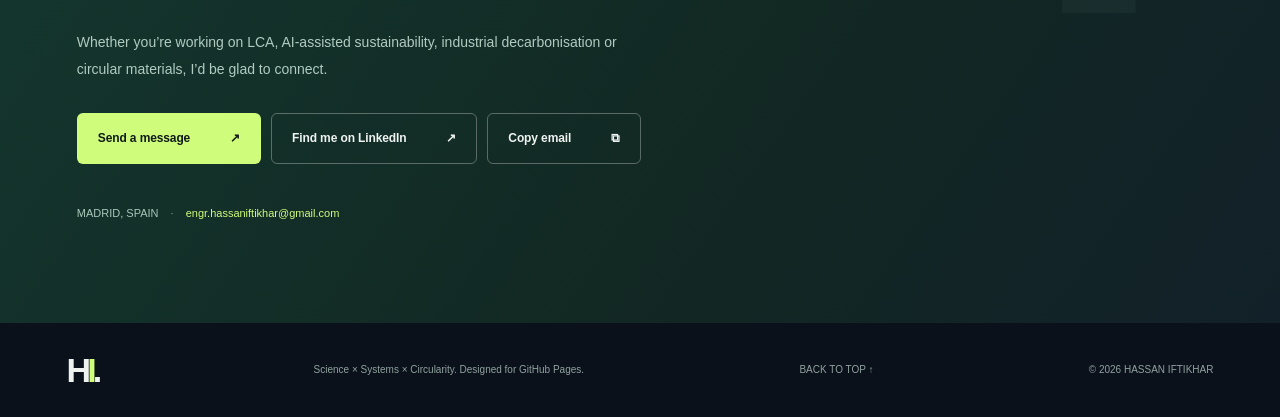
==== commit be3a6226: "Remove custom project illustrations text Removed custom project illustrations text from meta section" ====
--- a/index.html
+++ b/index.html
@@ -183,7 +183,7 @@
   <div class="section-top"><span class="section-number">03 / WORK ARCHIVE</span><span class="section-rule"></span><span class="section-aside">CLICK ANY PROJECT TO EXPLORE</span></div>
   <div class="section-heading"><div><p class="eyebrow">RESEARCH × INDUSTRY × INNOVATION</p><h2 id="projects-title">Projects that <span>connect the dots.</span></h2></div><p>From denim supply-chain LCA and circular ceramics to supercapacitors, energy optimisation and computational materials science.</p></div>
   <div class="project-controls"><div class="filter-list" role="group" aria-label="Filter projects"><button type="button" class="filter-btn active" data-filter="all" aria-pressed="true">All work</button><button type="button" class="filter-btn" data-filter="lca" aria-pressed="false">LCA</button><button type="button" class="filter-btn" data-filter="circular" aria-pressed="false">Circular economy</button><button type="button" class="filter-btn" data-filter="materials" aria-pressed="false">Materials</button><button type="button" class="filter-btn" data-filter="energy" aria-pressed="false">Energy</button><button type="button" class="filter-btn" data-filter="digital" aria-pressed="false">AI & data</button><button type="button" class="filter-btn" data-filter="industry" aria-pressed="false">Industry</button></div><label class="search-field"><span class="search-glyph" aria-hidden="true">⌕</span><input type="search" id="project-search" placeholder="Search work..." aria-label="Search projects"></label></div>
-  <div class="projects-meta"><span id="project-count">SHOWING 15 OF 15 PROJECTS</span><span>CUSTOM PROJECT ILLUSTRATIONS · FIRST 10 RESEARCH THEMES</span></div>
+  <div class="projects-meta"><span id="project-count">SHOWING 15 OF 15 PROJECTS</span><span></span></div>
   <div id="project-grid" class="project-grid" aria-live="polite"></div><p class="project-empty" id="project-empty" hidden>No projects match these filters. Try another search.</p>
 </section>
 
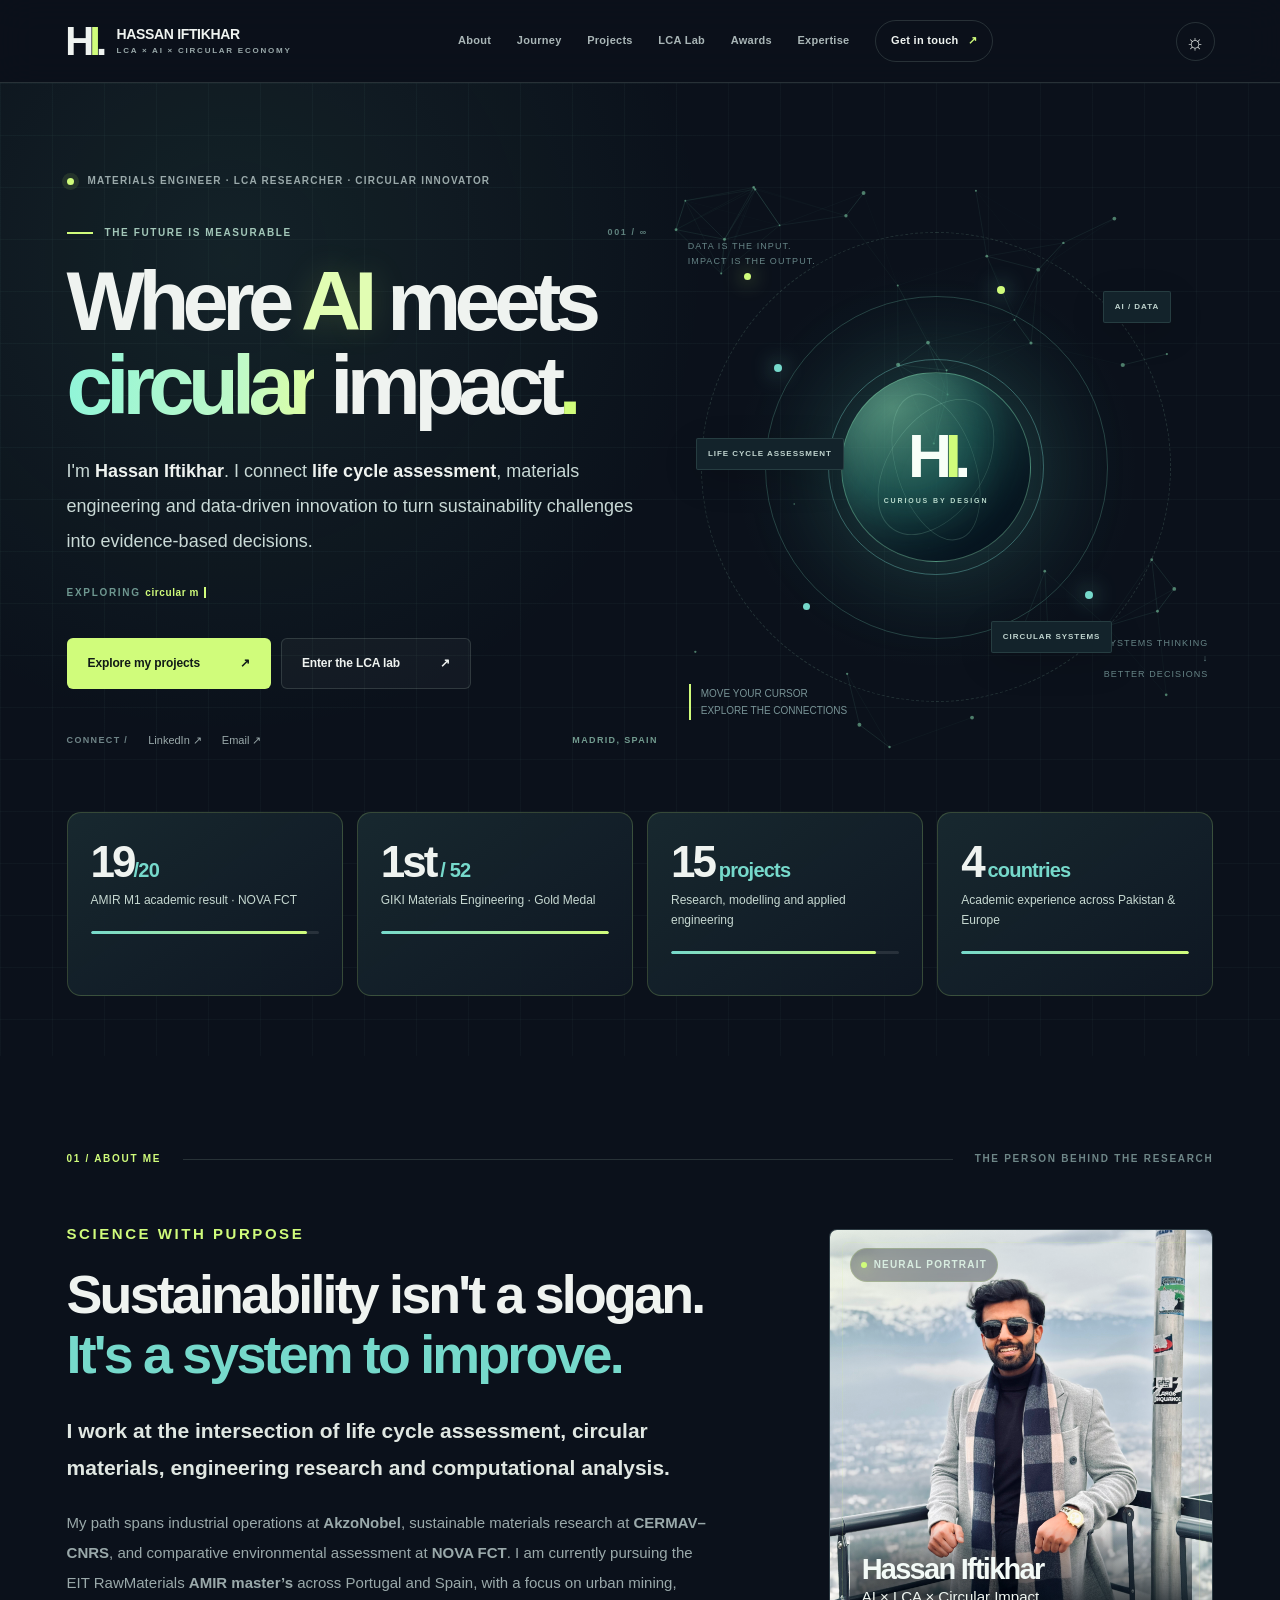
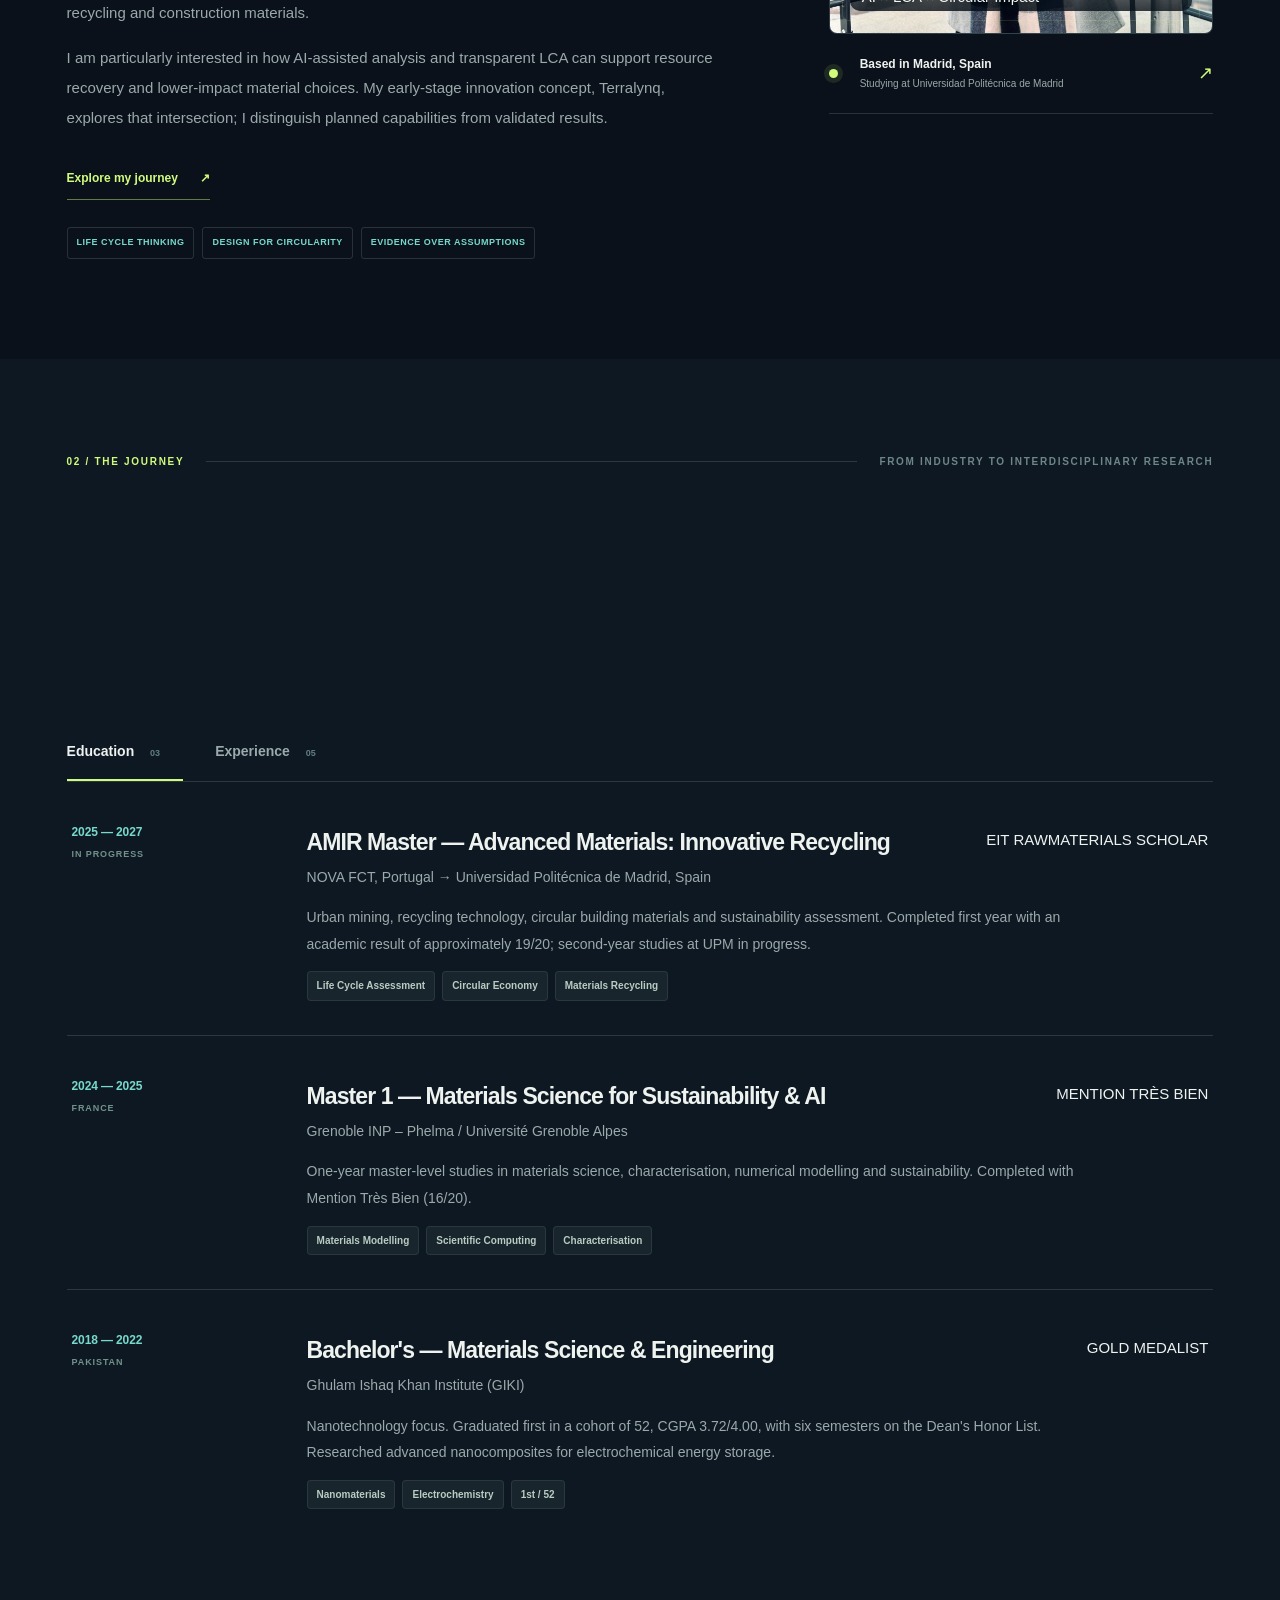
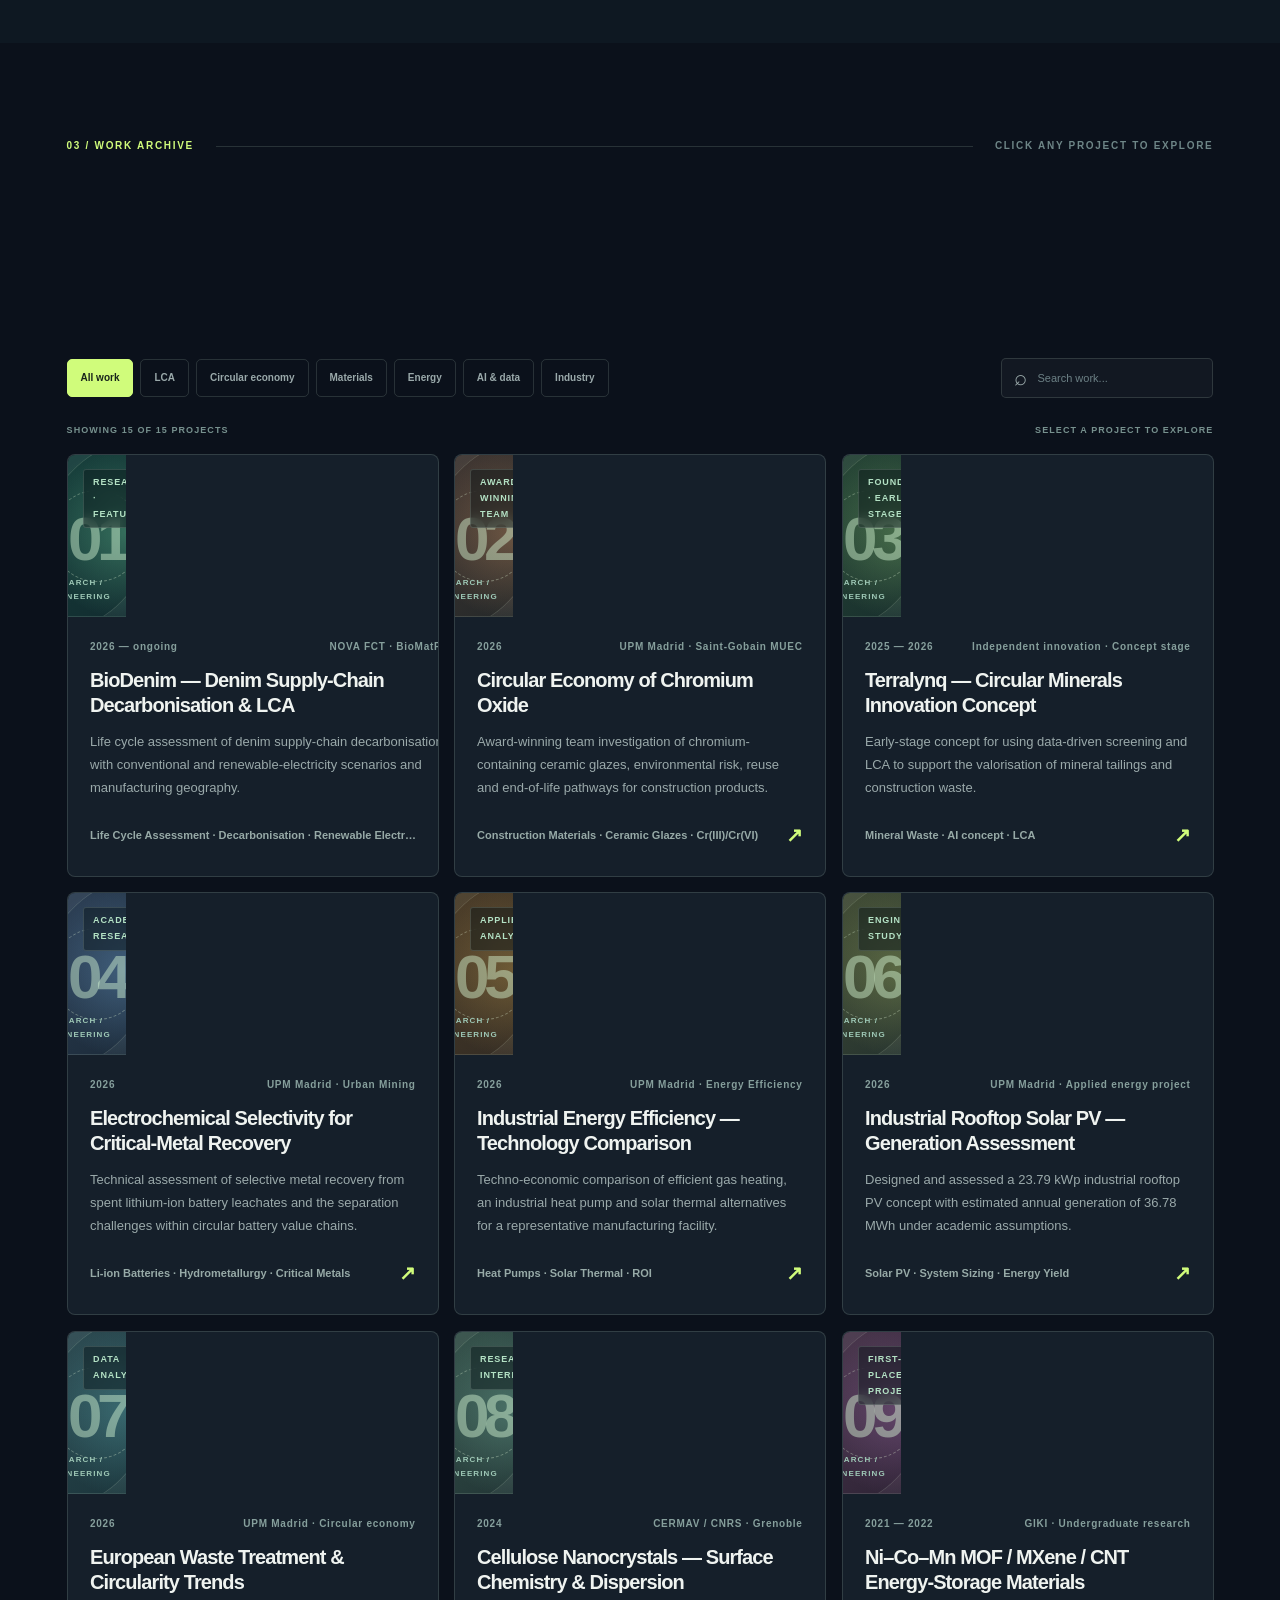
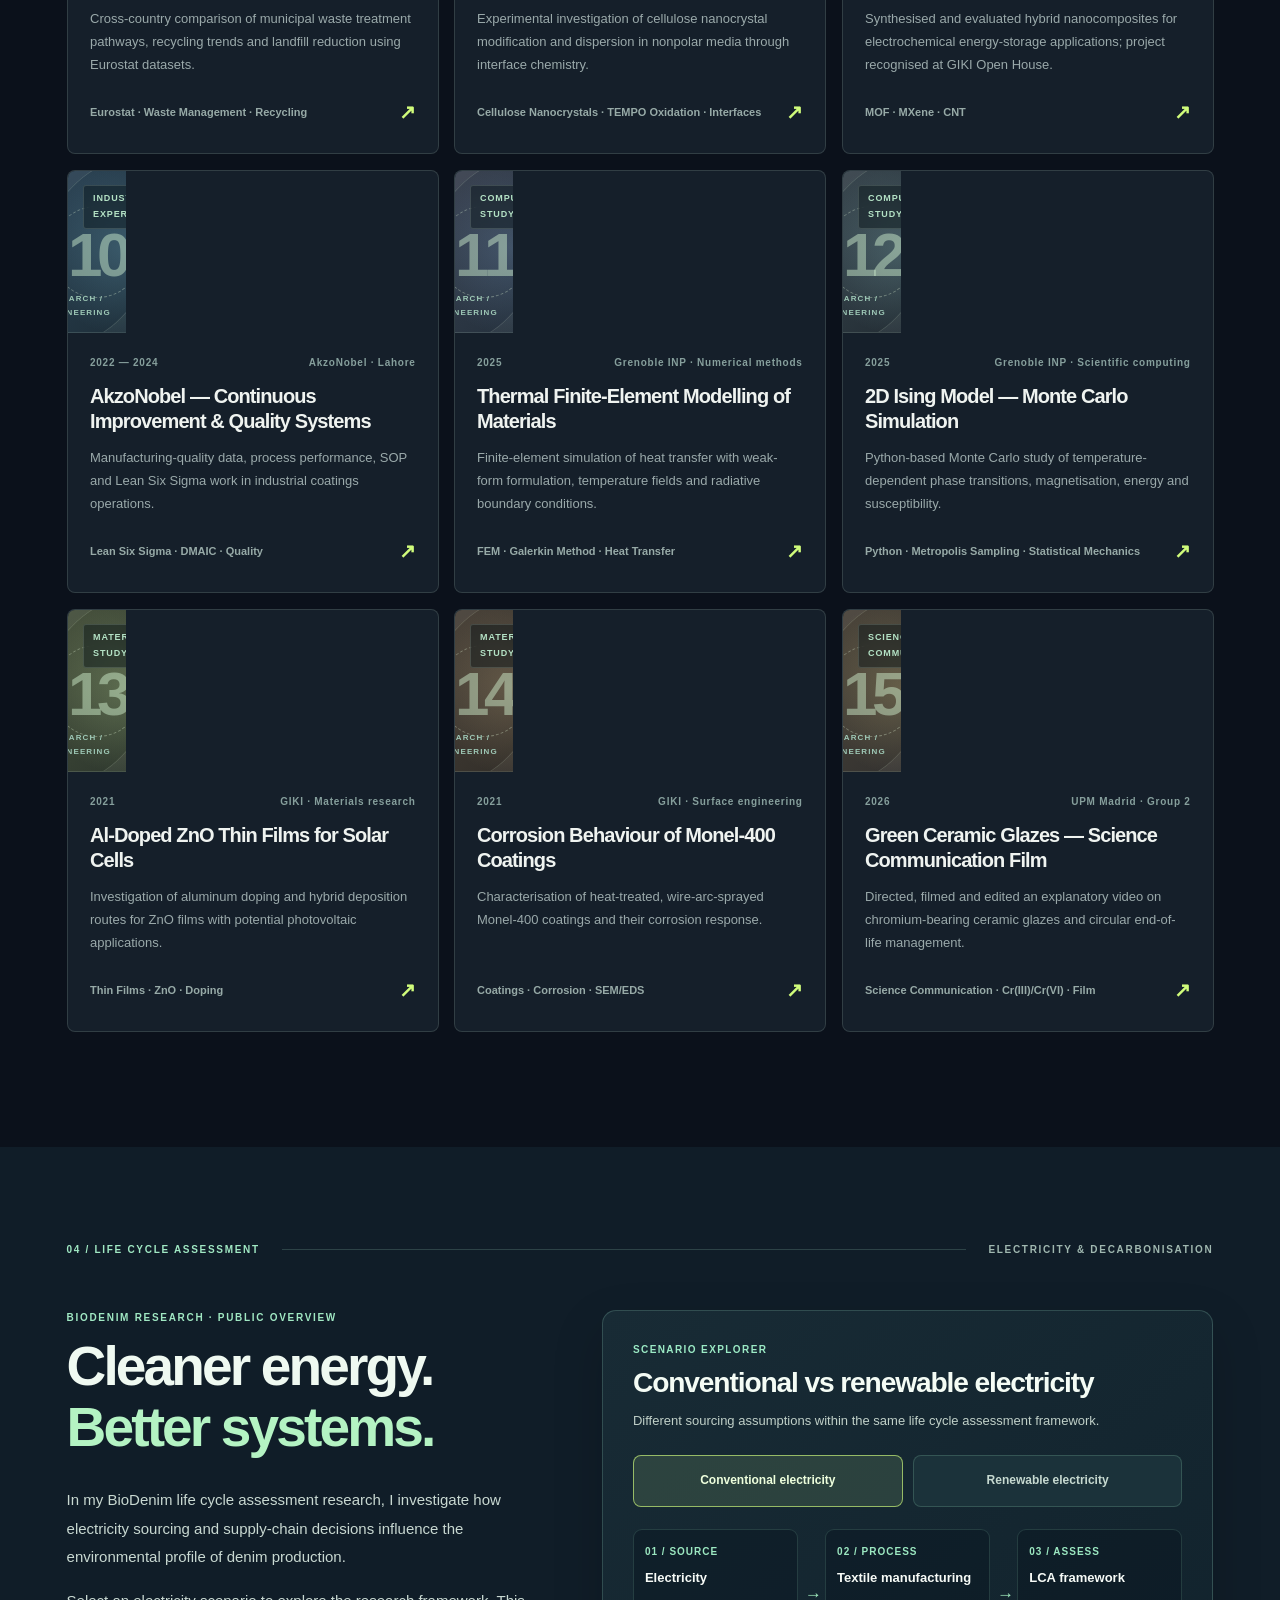
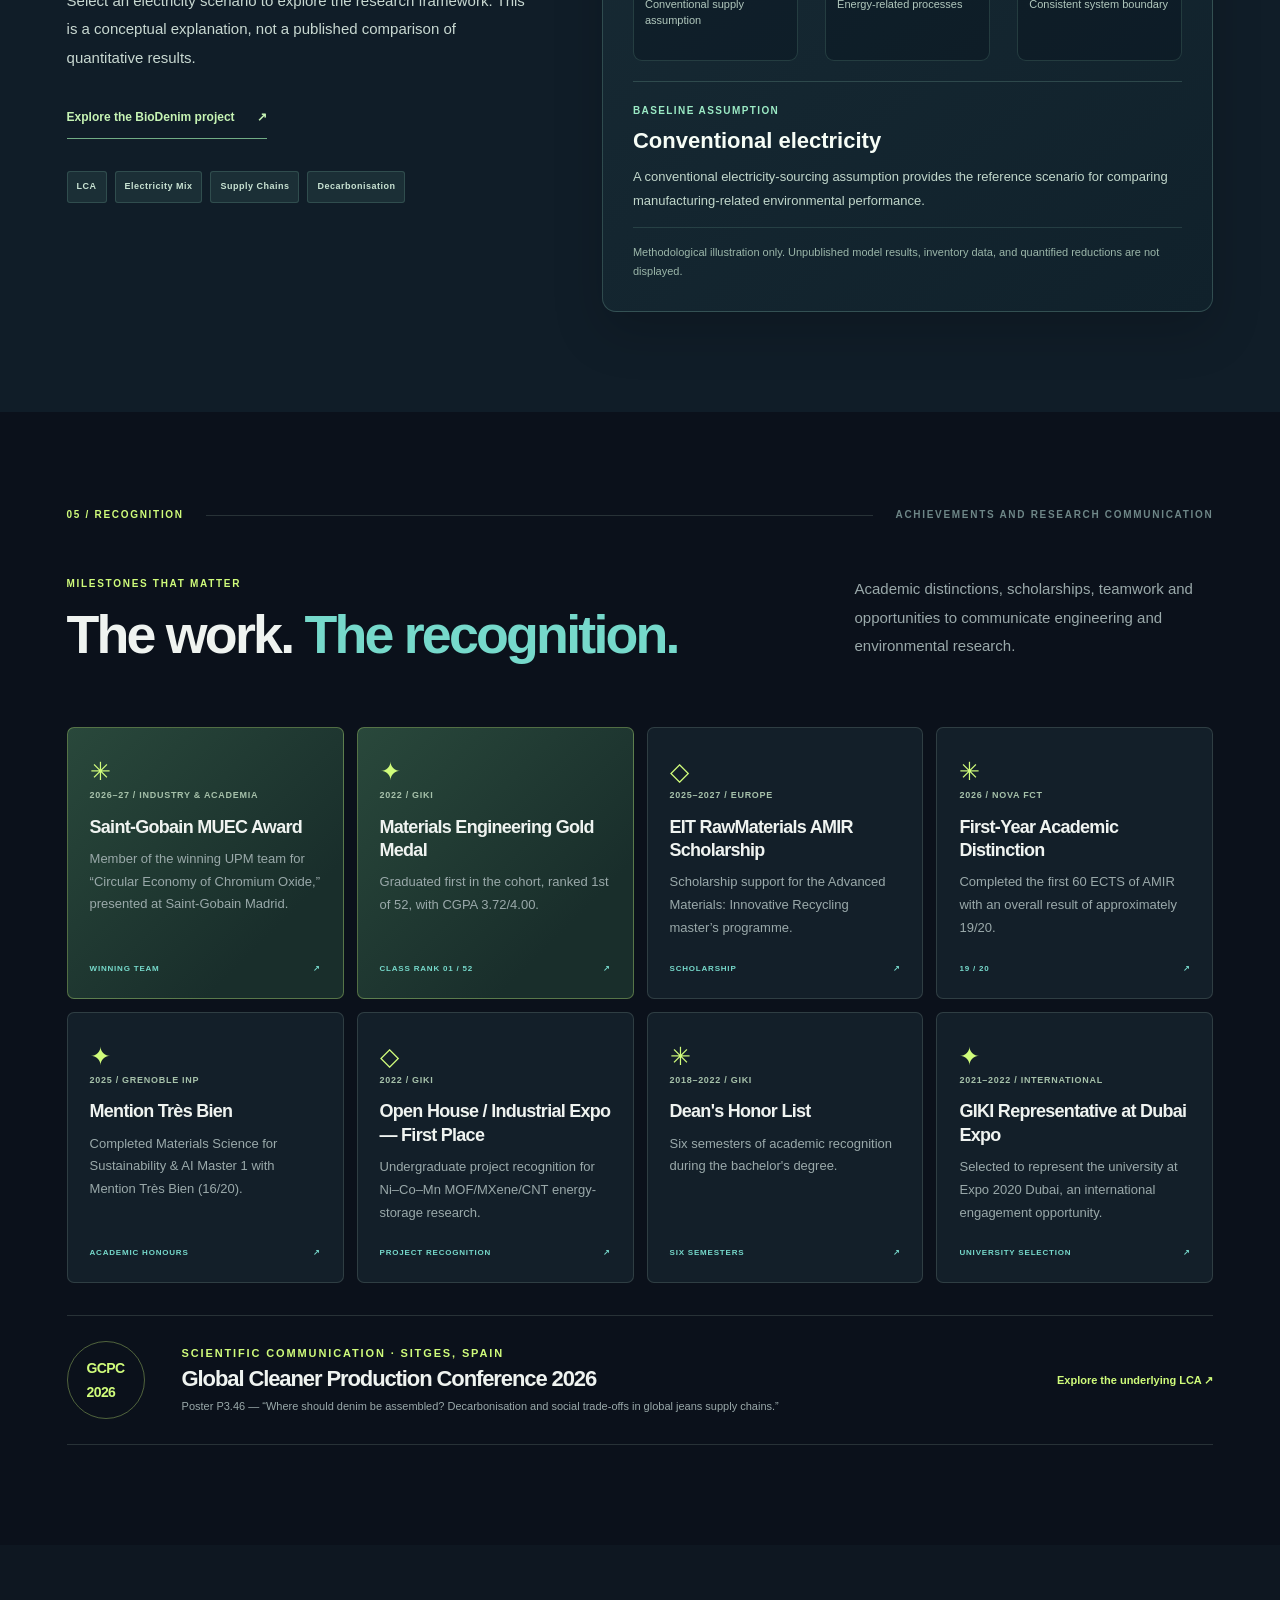
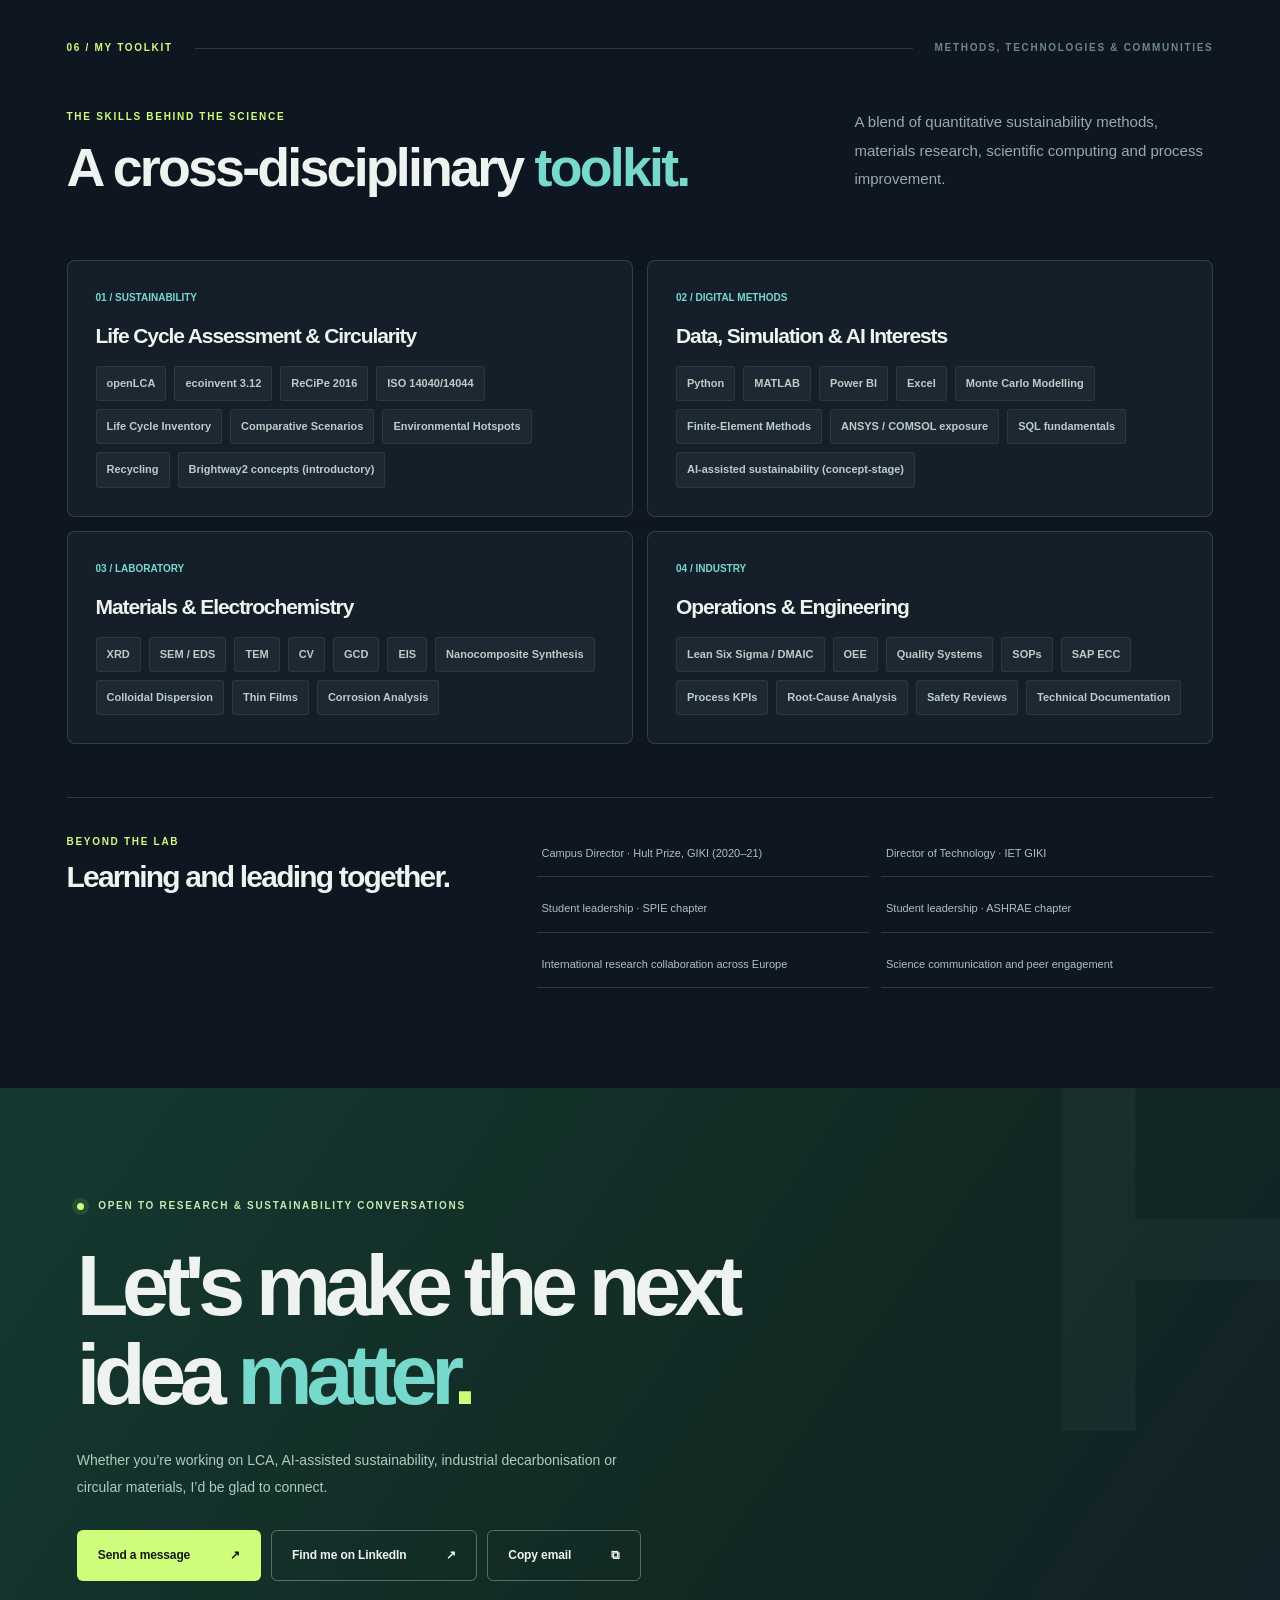
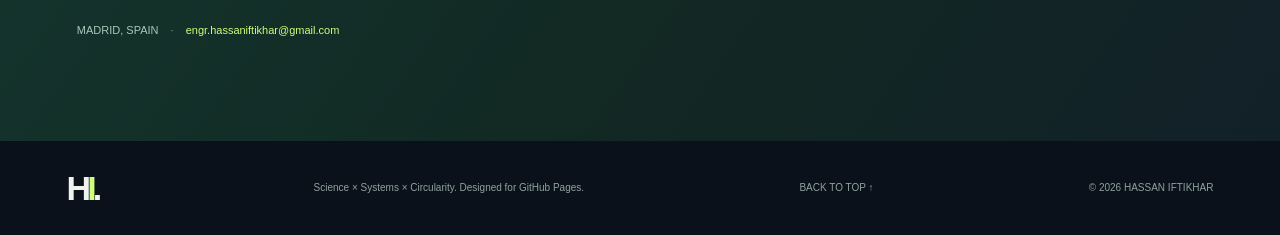
==== commit 3cf2b640: "Remove project images and replace oversized LCA graphic with clean responsive comparison" ====
--- a/index.html
+++ b/index.html
@@ -9,7 +9,7 @@
   <meta property="og:title" content="Hassan Iftikhar | AI × Circularity × Life Cycle Assessment">
   <meta property="og:description" content="Where AI meets circular impact. Research, engineering, awards and projects by Hassan Iftikhar.">
   <link rel="icon" type="image/svg+xml" href="assets/favicon.svg">
-  <link rel="stylesheet" href="assets/css/style.css">
+  <link rel="stylesheet" href="assets/css/style.css?v=20261104-fix3">
   <style>
     .portrait-neural-card{display:grid;gap:12px}
     .portrait-neural-frame{height:405px;position:relative;border-radius:8px;overflow:hidden;border:1px solid var(--line);background:radial-gradient(circle at 50% 35%,rgba(72,156,148,.28),rgba(16,29,41,.95) 70%)}
@@ -38,8 +38,8 @@
     @media(max-width:570px){.portrait-neural-frame{height:320px}.portrait-neural-status strong{font-size:18px}.portrait-neural-badge{font-size:8px;padding:8px 10px}}
   </style>
 
-  <script defer src="assets/js/data.js"></script>
-  <script defer src="assets/js/main.js"></script>
+  <script defer src="assets/js/data.js?v=20261104-fix3"></script>
+  <script defer src="assets/js/main.js?v=20261104-fix3"></script>
   <script defer src="assets/js/experience.js"></script>
   <title>Hassan Iftikhar — Where AI Meets Circular Impact</title>
 
@@ -98,6 +98,41 @@
     @media(max-width:570px){.portrait-neural-status strong{font-size:22px}.portrait-neural-status span{font-size:12px;max-width:240px}.hero-desc{font-size:15px}.hero-credentials .credential{padding:17px 15px!important;min-height:160px}.hero-credentials .credential-value{font-size:33px}.hero-credentials .credential-soft{font-size:16px}.hero-credentials .credential-label{font-size:11px}.section-heading>p{font-size:13px}.project-info p,.award-card p{font-size:12px}}
     @media(prefers-reduced-motion:reduce){.credential,.metric-progress span{transition:none!important}.hero-credentials .credential:hover{transform:none!important}}
   </style>
+
+<style id="lca-fixed-layout">
+/* Dedicated, size-constrained LCA layout for dark and light theme. No SVG icons. */
+.lca-clean.impact-section{background:#101d28!important;color:#f1f6f3!important}
+.lca-clean .section-number,.lca-clean .eyebrow{color:#a0e8c3!important}
+.lca-clean .section-aside{color:#a0b8b0!important}
+.lca-clean .section-rule{background:rgba(179,237,209,.18)!important}
+.lca-clean .impact-intro h2{color:#eff9f1!important}
+.lca-clean .impact-intro h2 span{color:#b4f3c3!important}
+.lca-clean .impact-intro p:not(.eyebrow){font-size:15px;line-height:1.9;color:#c8d8d1!important}
+.lca-clean .impact-intro .text-link{color:#c6f4b4!important;border-color:#71ac85!important}
+.lca-clean .method-tags span{color:#c9e3d3!important;background:rgba(147,227,195,.09)!important;border-color:rgba(147,227,195,.17)!important}
+.lca-clean .lca-panel,.lca-clean .lca-panel *{box-sizing:border-box}
+.lca-clean .lca-panel{width:100%;min-width:0;max-width:100%;overflow:hidden;background:linear-gradient(142deg,#182b35,#10212b);border:1px solid rgba(160,227,201,.21);border-radius:14px;padding:clamp(18px,3vw,30px);color:#eef7ef;box-shadow:0 20px 50px rgba(0,0,0,.17)}
+.lca-clean .lca-kicker{display:block;color:#9beaC5;font-size:10px;font-weight:800;letter-spacing:.14em;margin-bottom:8px}
+.lca-clean .lca-heading h3{font-size:clamp(23px,2.2vw,29px);line-height:1.23;letter-spacing:-.04em;color:#f4fcf5;margin:6px 0 9px}
+.lca-clean .lca-heading>p:last-child{font-size:13px;line-height:1.75;color:#c0d0c8;margin-bottom:22px}
+.lca-clean .lca-controls{display:grid;grid-template-columns:repeat(2,minmax(0,1fr));gap:10px;margin-bottom:22px}
+.lca-clean .energy-tab{min-width:0;max-width:100%;min-height:52px;padding:12px;background:#1b323a;border:1px solid rgba(151,223,191,.2);border-radius:8px;color:#c6d9d0;font-size:12px;font-weight:750;line-height:1.4;text-align:center;white-space:normal;transition:background .25s,border-color .25s,color .25s}
+.lca-clean .energy-tab.active{background:rgba(201,248,155,.12);color:#eeffdd;border-color:rgba(208,252,123,.65)}
+.lca-clean .energy-tab:focus-visible{outline:2px solid #d0fc7b;outline-offset:3px}
+.lca-clean .lca-flow{display:grid;grid-template-columns:minmax(0,1fr) 13px minmax(0,1fr) 13px minmax(0,1fr);align-items:center;gap:7px;margin-bottom:20px}
+.lca-clean .lca-step{min-width:0;min-height:132px;display:flex;flex-direction:column;gap:9px;background:rgba(7,18,28,.37);border:1px solid rgba(147,223,190,.16);border-radius:9px;padding:13px 11px}
+.lca-clean .lca-step>span{font-size:10px;color:#9ce8c1;letter-spacing:.1em;font-weight:800}
+.lca-clean .lca-step strong{font-size:13px;line-height:1.36;color:#f7fbf7}
+.lca-clean .lca-step small{font-size:11px;line-height:1.5;color:#b1c8bd}
+.lca-clean .lca-arrow{font-size:17px;color:#a3efc0;text-align:center}
+.lca-clean .lca-detail{border-top:1px solid rgba(166,231,203,.18);padding-top:20px}
+.lca-clean .lca-detail h4{font-size:22px;line-height:1.25;color:#f6fdf6;margin:6px 0 10px}
+.lca-clean .lca-detail p{font-size:13px;line-height:1.85;color:#c1d7cb!important;margin:0 0 14px}
+.lca-clean .lca-note{font-size:11px;line-height:1.75;color:#9bb6a9!important;border-top:1px solid rgba(155,224,197,.14);padding-top:15px;margin:0}
+.lca-clean .lca-panel[data-scenario="renewable"] .lca-step:first-child{background:rgba(130,197,120,.13);border-color:rgba(202,251,146,.5)}
+.lca-clean .lca-panel[data-scenario="renewable"] .lca-step:first-child>span{color:#d0fc7b}
+@media(max-width:680px){.lca-clean .impact-layout{grid-template-columns:1fr}.lca-clean .lca-controls{grid-template-columns:1fr}.lca-clean .lca-flow{grid-template-columns:1fr}.lca-clean .lca-step{min-height:auto}.lca-clean .lca-arrow{transform:rotate(90deg);line-height:1}}
+</style>
 </head>
 <body>
 <a class="skip-link" href="#main">Skip to content</a>
@@ -183,41 +218,40 @@
   <div class="section-top"><span class="section-number">03 / WORK ARCHIVE</span><span class="section-rule"></span><span class="section-aside">CLICK ANY PROJECT TO EXPLORE</span></div>
   <div class="section-heading"><div><p class="eyebrow">RESEARCH × INDUSTRY × INNOVATION</p><h2 id="projects-title">Projects that <span>connect the dots.</span></h2></div><p>From denim supply-chain LCA and circular ceramics to supercapacitors, energy optimisation and computational materials science.</p></div>
   <div class="project-controls"><div class="filter-list" role="group" aria-label="Filter projects"><button type="button" class="filter-btn active" data-filter="all" aria-pressed="true">All work</button><button type="button" class="filter-btn" data-filter="lca" aria-pressed="false">LCA</button><button type="button" class="filter-btn" data-filter="circular" aria-pressed="false">Circular economy</button><button type="button" class="filter-btn" data-filter="materials" aria-pressed="false">Materials</button><button type="button" class="filter-btn" data-filter="energy" aria-pressed="false">Energy</button><button type="button" class="filter-btn" data-filter="digital" aria-pressed="false">AI & data</button><button type="button" class="filter-btn" data-filter="industry" aria-pressed="false">Industry</button></div><label class="search-field"><span class="search-glyph" aria-hidden="true">⌕</span><input type="search" id="project-search" placeholder="Search work..." aria-label="Search projects"></label></div>
-  <div class="projects-meta"><span id="project-count">SHOWING 15 OF 15 PROJECTS</span><span></span></div>
+  <div class="projects-meta"><span id="project-count">SHOWING 15 OF 15 PROJECTS</span><span>SELECT A PROJECT TO EXPLORE</span></div>
   <div id="project-grid" class="project-grid" aria-live="polite"></div><p class="project-empty" id="project-empty" hidden>No projects match these filters. Try another search.</p>
 </section>
 
-<section id="impact" class="section impact-section impact-decarbonisation" aria-labelledby="impact-title">
-  <div class="section-top"><span class="section-number">04 / INTERACTIVE LCA LAB</span><span class="section-rule"></span><span class="section-aside">DECARBONISATION · SCENARIO LOGIC</span></div>
+<section id="impact" class="section impact-section lca-clean" aria-labelledby="impact-title">
+  <div class="section-top"><span class="section-number">04 / LIFE CYCLE ASSESSMENT</span><span class="section-rule"></span><span class="section-aside">ELECTRICITY &amp; DECARBONISATION</span></div>
   <div class="impact-layout">
     <div class="impact-intro">
-      <p class="eyebrow">BIO-DENIM RESEARCH · PUBLIC OVERVIEW</p>
-      <h2 id="impact-title">Decarbonisation is a <span>systems question.</span></h2>
-      <p>Electricity sourcing is one of the decisions explored in my denim supply-chain life cycle assessment. Compare a conventional electricity assumption with a renewable electricity scenario to understand the research approach.</p>
-      <p>This interactive illustration explains the analytical framework, not unpublished numerical findings. It is not a product comparison or a claim of a verified reduction.</p>
-      <a href="#projects" id="jump-biodenim" class="text-link">Explore the BioDenim research project <span aria-hidden="true">↗</span></a>
-      <div class="method-tags"><span>Life Cycle Assessment</span><span>Decarbonisation</span><span>Scenario Analysis</span><span>Responsible Disclosure</span></div>
+      <p class="eyebrow">BIODENIM RESEARCH · PUBLIC OVERVIEW</p>
+      <h2 id="impact-title">Cleaner energy. <span>Better systems.</span></h2>
+      <p>In my BioDenim life cycle assessment research, I investigate how electricity sourcing and supply-chain decisions influence the environmental profile of denim production.</p>
+      <p>Select an electricity scenario to explore the research framework. This is a conceptual explanation, not a published comparison of quantitative results.</p>
+      <a href="#projects" id="jump-biodenim" class="text-link">Explore the BioDenim project <span aria-hidden="true">↗</span></a>
+      <div class="method-tags"><span>LCA</span><span>Electricity Mix</span><span>Supply Chains</span><span>Decarbonisation</span></div>
     </div>
-    <div class="impact-card energy-card" id="energy-visual" data-scenario="conventional">
-      <div class="impact-card-head"><div><p class="card-kicker">ELECTRICITY MIX · SCENARIO EXPLORER</p><h3>How power sourcing enters the system</h3></div><span class="mini-icon" aria-hidden="true">↗</span></div>
-      <div class="energy-tabs" role="group" aria-label="Compare electricity-supply assumptions">
-        <button type="button" class="energy-tab active" data-energy="conventional" aria-pressed="true"><span class="energy-indicator"></span>Conventional electricity</button>
-        <button type="button" class="energy-tab" data-energy="renewable" aria-pressed="false"><span class="energy-indicator"></span>Renewable electricity</button>
+    <div class="lca-panel" id="energy-visual" data-scenario="conventional">
+      <div class="lca-heading"><p class="lca-kicker">SCENARIO EXPLORER</p><h3>Conventional vs renewable electricity</h3><p>Different sourcing assumptions within the same life cycle assessment framework.</p></div>
+      <div class="lca-controls" role="group" aria-label="Electricity scenario">
+        <button type="button" class="energy-tab active" data-energy="conventional" aria-pressed="true">Conventional electricity</button>
+        <button type="button" class="energy-tab" data-energy="renewable" aria-pressed="false">Renewable electricity</button>
       </div>
-      <div class="energy-flow" aria-hidden="true">
-        <div class="energy-source"><svg viewBox="0 0 100 100" fill="none"><path class="grid-icon" d="M20 76L38 19H66L83 76M29 58H74M36 39H67M40 20L47 76M60 20L56 76" stroke="currentColor" stroke-width="5" stroke-linecap="round" stroke-linejoin="round"/><path class="renewable-icon" d="M51 82V42M51 42L21 29M51 42L73 16M51 42L82 67M21 29Q15 6 38 17L51 42M73 16Q95 23 72 42L51 42M82 67Q64 92 51 42" stroke="currentColor" stroke-width="5" stroke-linejoin="round"/></svg><span>POWER SUPPLY</span></div>
-        <div class="energy-link"><i></i><i></i><i></i><i></i><i></i></div>
-        <div class="energy-source factory-source"><svg viewBox="0 0 100 100" fill="none"><path d="M12 80V36L38 52 60 36 85 52V80H12ZM13 80H89M39 81V66H57V81M65 24V48" stroke="currentColor" stroke-width="5" stroke-linejoin="round"/><rect x="65" y="12" width="11" height="35" rx="2" fill="currentColor" opacity=".4"/></svg><span>TEXTILE PROCESSING</span></div>
-        <div class="energy-link"><i></i><i></i><i></i><i></i><i></i></div>
-        <div class="energy-source"><svg viewBox="0 0 100 100" fill="none"><path d="M27 20H73L82 36L71 88H29L18 36L27 20ZM38 20L41 37M64 20L59 37M29 38H72M38 39L34 81M61 39L66 81" stroke="currentColor" stroke-width="5" stroke-linejoin="round"/></svg><span>DENIM SUPPLY CHAIN</span></div>
+      <div class="lca-flow" aria-label="Electricity supply, textile processing, and life cycle assessment">
+        <div class="lca-step"><span>01 / SOURCE</span><strong>Electricity</strong><small id="lca-source-label">Conventional supply assumption</small></div>
+        <div class="lca-arrow" aria-hidden="true">→</div>
+        <div class="lca-step"><span>02 / PROCESS</span><strong>Textile manufacturing</strong><small>Energy-related processes</small></div>
+        <div class="lca-arrow" aria-hidden="true">→</div>
+        <div class="lca-step"><span>03 / ASSESS</span><strong>LCA framework</strong><small>Consistent system boundary</small></div>
       </div>
-      <div class="energy-detail" aria-live="polite">
-        <p class="energy-overline" id="scenario-cue">BASELINE SCENARIO · ELECTRICITY SOURCING</p>
+      <div class="lca-detail" aria-live="polite">
+        <span class="lca-kicker" id="scenario-cue">BASELINE ASSUMPTION</span>
         <h4 id="scenario-title">Conventional electricity</h4>
-        <p id="scenario-description">Reference scenario: electricity supplied under the conventional sourcing assumption. The model examines how energy inputs and production geography affect the full supply chain.</p>
-        <div class="energy-chips"><span class="energy-chip">Grid electricity</span><span class="energy-chip">Manufacturing energy</span><span class="energy-chip">Supply-chain boundary</span></div>
+        <p id="scenario-description">A conventional electricity-sourcing assumption provides the reference scenario for comparing manufacturing-related environmental performance.</p>
       </div>
-      <p class="impact-note"><strong>Research disclosure:</strong> This is an illustrative scenario diagram only. Quantitative LCA results, underlying inventories and unpublished assumptions are intentionally not displayed.</p>
+      <p class="lca-note">Methodological illustration only. Unpublished model results, inventory data, and quantified reductions are not displayed.</p>
     </div>
   </div>
 </section>
--- a/assets/css/style.css
+++ b/assets/css/style.css
@@ -61,53 +61,8 @@
 }
 
 
-/* Illustrated project-card system: consistent artwork, no external image requests. */
-.project-art.has-thumbnail{height:200px;background:#0a1e2a;isolation:isolate}
-.project-art.has-thumbnail:before{display:none}
-.project-art.has-thumbnail:after{content:'';display:block;position:absolute;inset:42% 0 0;z-index:1;width:auto;height:auto;border:0;border-radius:0;box-shadow:none;background:linear-gradient(0deg,rgba(7,19,29,.78),transparent);pointer-events:none}
-.project-thumbnail{position:absolute;inset:0;width:100%;height:100%;object-fit:cover;display:block;transition:transform .65s cubic-bezier(.2,.65,.2,1),filter .5s;filter:saturate(.95)}
-.project-card:hover .project-thumbnail,.project-card:focus-visible .project-thumbnail{transform:scale(1.07);filter:saturate(1.12)}
-.project-art.has-thumbnail .project-badge,.project-art.has-thumbnail .project-visual-label{z-index:4}
-.project-art.has-thumbnail .project-visual-label{color:#c7eadf;text-shadow:0 2px 5px #0a1b22}
+
+/* Original abstract numbered project cards */
 .project-info p{font-size:13px;line-height:1.85}
 .project-meta{font-size:10px}
 .project-bottom{font-size:11px}
-/* BioDenim public decarbonisation explorer: no proprietary numerical outputs. */
-.impact-decarbonisation{background:linear-gradient(165deg,#0b1923,#0e2227 52%,#0b1924)!important}
-.impact-decarbonisation .section-top{color:#bbd7cf}
-.impact-decarbonisation .impact-intro h2{color:#f1f8f2!important}
-.impact-decarbonisation .impact-intro p:not(.eyebrow){color:#b6c8c5!important;font-size:15px;line-height:1.9}
-.impact-decarbonisation .method-tags span{border-color:rgba(177,235,210,.19)!important;background:rgba(137,231,204,.08)!important;color:#badace!important}
-.impact-decarbonisation .energy-card{background:radial-gradient(circle at 80% 0,rgba(87,191,170,.12),transparent 40%),#101f2a;color:#e9f4ef;border:1px solid rgba(151,231,208,.22);border-radius:16px;padding:28px;box-shadow:0 22px 68px rgba(0,0,0,.18)}
-.energy-card .card-kicker{color:#93eac6!important}
-.energy-card h3{color:#eef8f2!important;font-size:23px;line-height:1.25;margin:7px 0 22px}
-.energy-card .mini-icon{color:#b6f5ac}
-.energy-tabs{display:grid;grid-template-columns:1fr 1fr;gap:8px;margin:7px 0 28px}
-.energy-tab{display:flex;align-items:center;justify-content:center;gap:9px;min-height:53px;padding:10px 9px;background:#172c34;color:#acc9c2;border:1px solid rgba(155,225,204,.16);border-radius:9px;font-size:12px;font-weight:750;line-height:1.4;transition:color .25s,border-color .25s,background .25s,box-shadow .25s}
-.energy-tab.active{background:rgba(137,221,171,.13);border-color:rgba(202,250,145,.58);box-shadow:0 0 0 1px rgba(202,250,145,.07) inset;color:#e8ffc5}
-.energy-indicator{width:8px;height:8px;border-radius:50%;background:currentColor;box-shadow:0 0 12px currentColor;flex:none}
-.energy-flow{display:flex;align-items:center;justify-content:center;gap:5px;padding:20px 7px 22px;border:1px solid rgba(125,213,192,.13);border-radius:12px;background:radial-gradient(circle at 50% 50%,rgba(89,178,174,.09),transparent 68%),linear-gradient(rgba(133,209,192,.018) 1px,transparent 1px);background-size:auto,28px 28px}
-.energy-source{display:flex;flex-direction:column;align-items:center;gap:12px;width:29%;color:#83c6b9;text-align:center}
-.energy-source svg{width:85px;height:85px;max-width:100%;color:currentColor;filter:drop-shadow(0 0 8px rgba(103,217,179,.12));transition:filter .5s,color .5s,transform .5s}
-.energy-source span{font-size:8px;letter-spacing:.08em;font-weight:800;line-height:1.5;color:#a6c5bd}
-.energy-link{display:flex;align-items:center;justify-content:center;gap:5px;flex:1;min-width:18px}
-.energy-link i{display:block;width:4px;height:4px;background:#64bea7;opacity:.55;border-radius:50%;animation:energyPulse 1.9s ease-in-out infinite alternate}
-.energy-link i:nth-child(2){animation-delay:.2s}.energy-link i:nth-child(3){animation-delay:.4s}.energy-link i:nth-child(4){animation-delay:.6s}.energy-link i:nth-child(5){animation-delay:.8s}
-.energy-card .renewable-icon{opacity:0;transition:opacity .5s}
-.energy-card .grid-icon{opacity:1;transition:opacity .5s}
-.energy-card[data-scenario="renewable"] .grid-icon{opacity:0}
-.energy-card[data-scenario="renewable"] .renewable-icon{opacity:1}
-.energy-card[data-scenario="renewable"] .energy-source{color:#d0fa97}
-.energy-card[data-scenario="renewable"] .energy-link i{background:#ccff99;opacity:1}
-.energy-card[data-scenario="renewable"] .energy-source svg{filter:drop-shadow(0 0 13px rgba(208,252,123,.23))}
-.energy-detail{padding:20px 6px 8px}
-.energy-overline{font-size:10px;letter-spacing:.12em;color:#91e4c4!important;font-weight:800;margin-bottom:9px}
-.energy-detail h4{font-size:24px;line-height:1.2;color:#f5f9f4;margin:0 0 10px;letter-spacing:-.04em}
-.energy-detail>p:not(.energy-overline){font-size:13px;line-height:1.85;color:#c0d1ce;margin-bottom:14px}
-.energy-chips{display:flex;flex-wrap:wrap;gap:7px}
-.energy-chip{padding:6px 9px;font-size:9px;letter-spacing:.03em;font-weight:750;color:#c3e4db;background:rgba(98,184,160,.10);border:1px solid rgba(147,216,191,.17);border-radius:999px}
-.energy-card .impact-note{font-size:11px;line-height:1.9;color:#99b3ae;border-top:1px solid rgba(155,221,205,.13);padding-top:16px;margin:13px 0 0}
-.energy-card .impact-note strong{color:#c8e9d7}
-@keyframes energyPulse{to{opacity:1;transform:scale(1.6)}}
-@media(max-width:570px){.energy-card{padding:18px!important}.energy-tab{font-size:11px}.energy-source svg{width:60px;height:60px}.energy-source span{font-size:7px}.energy-link{gap:3px}.project-art.has-thumbnail{height:195px}.energy-detail h4{font-size:21px}}
-@media(prefers-reduced-motion:reduce){.energy-link i{animation:none}.project-thumbnail{transition:none}}
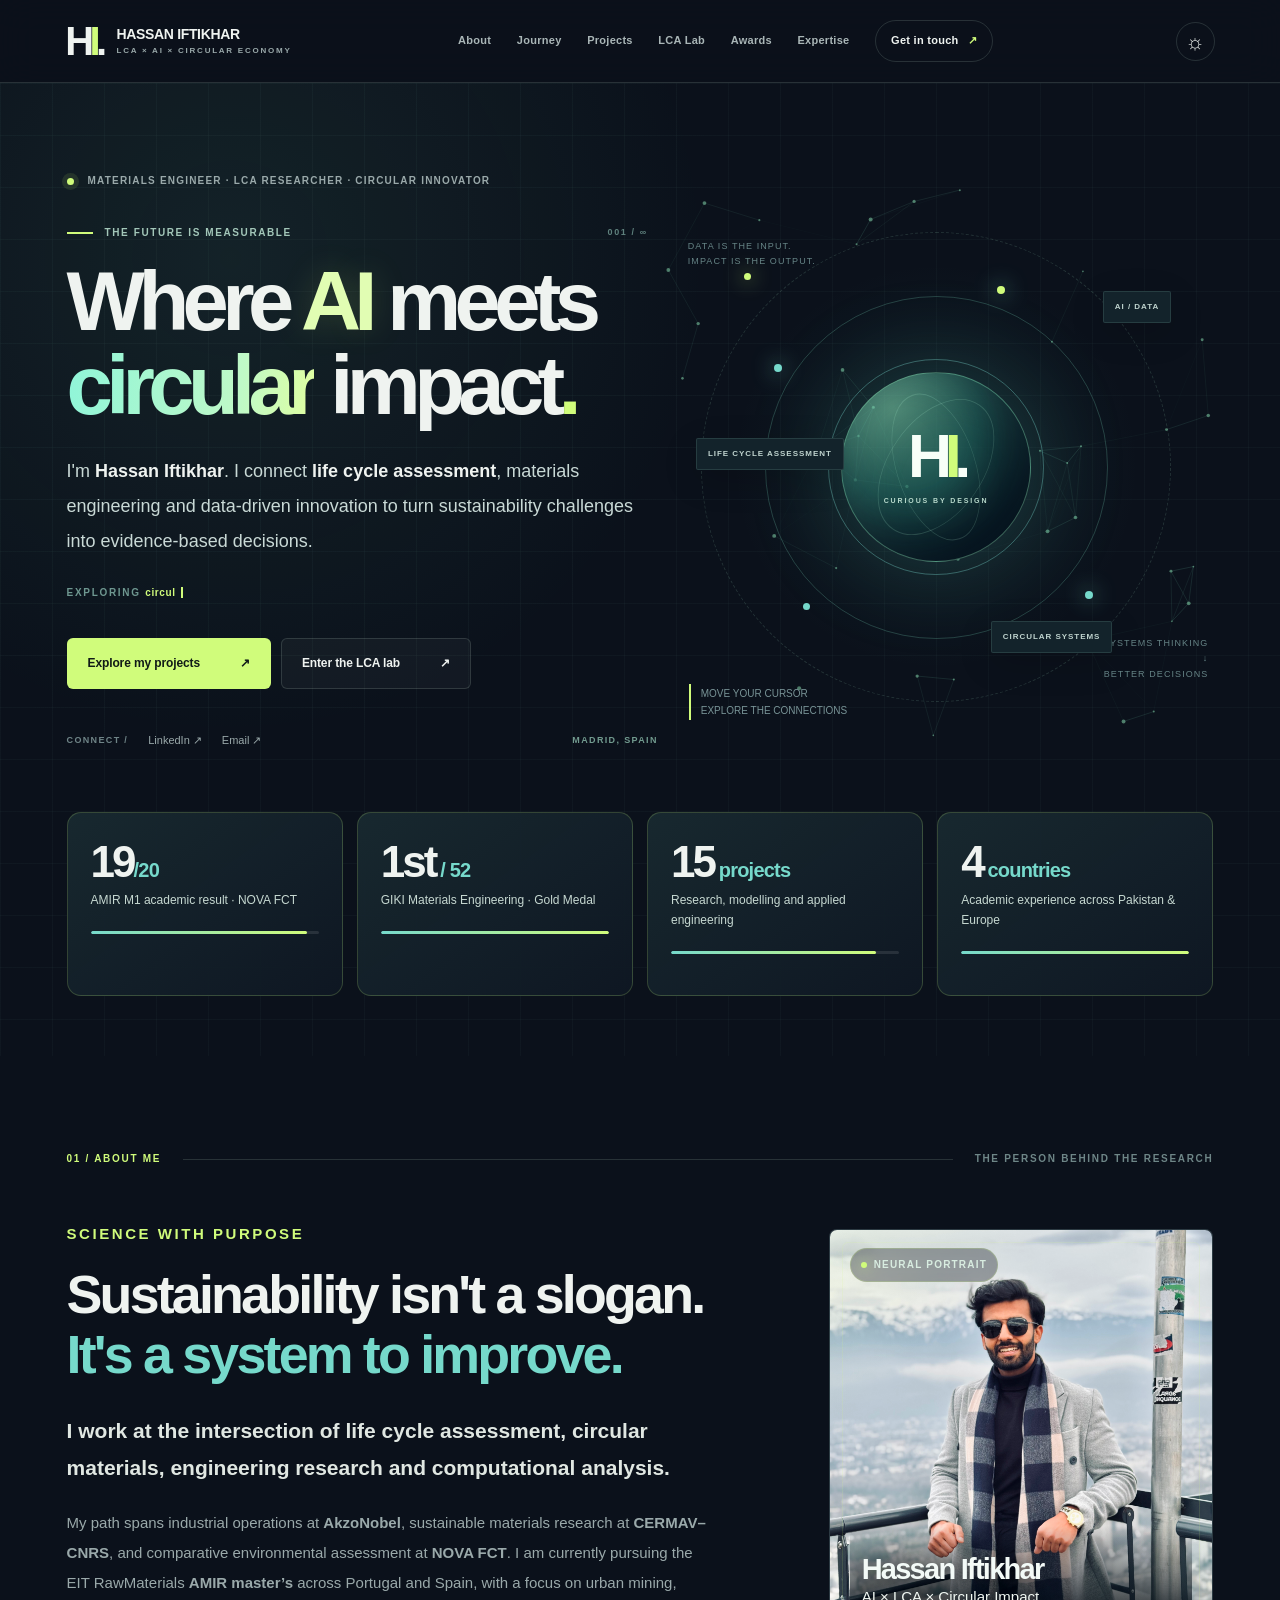
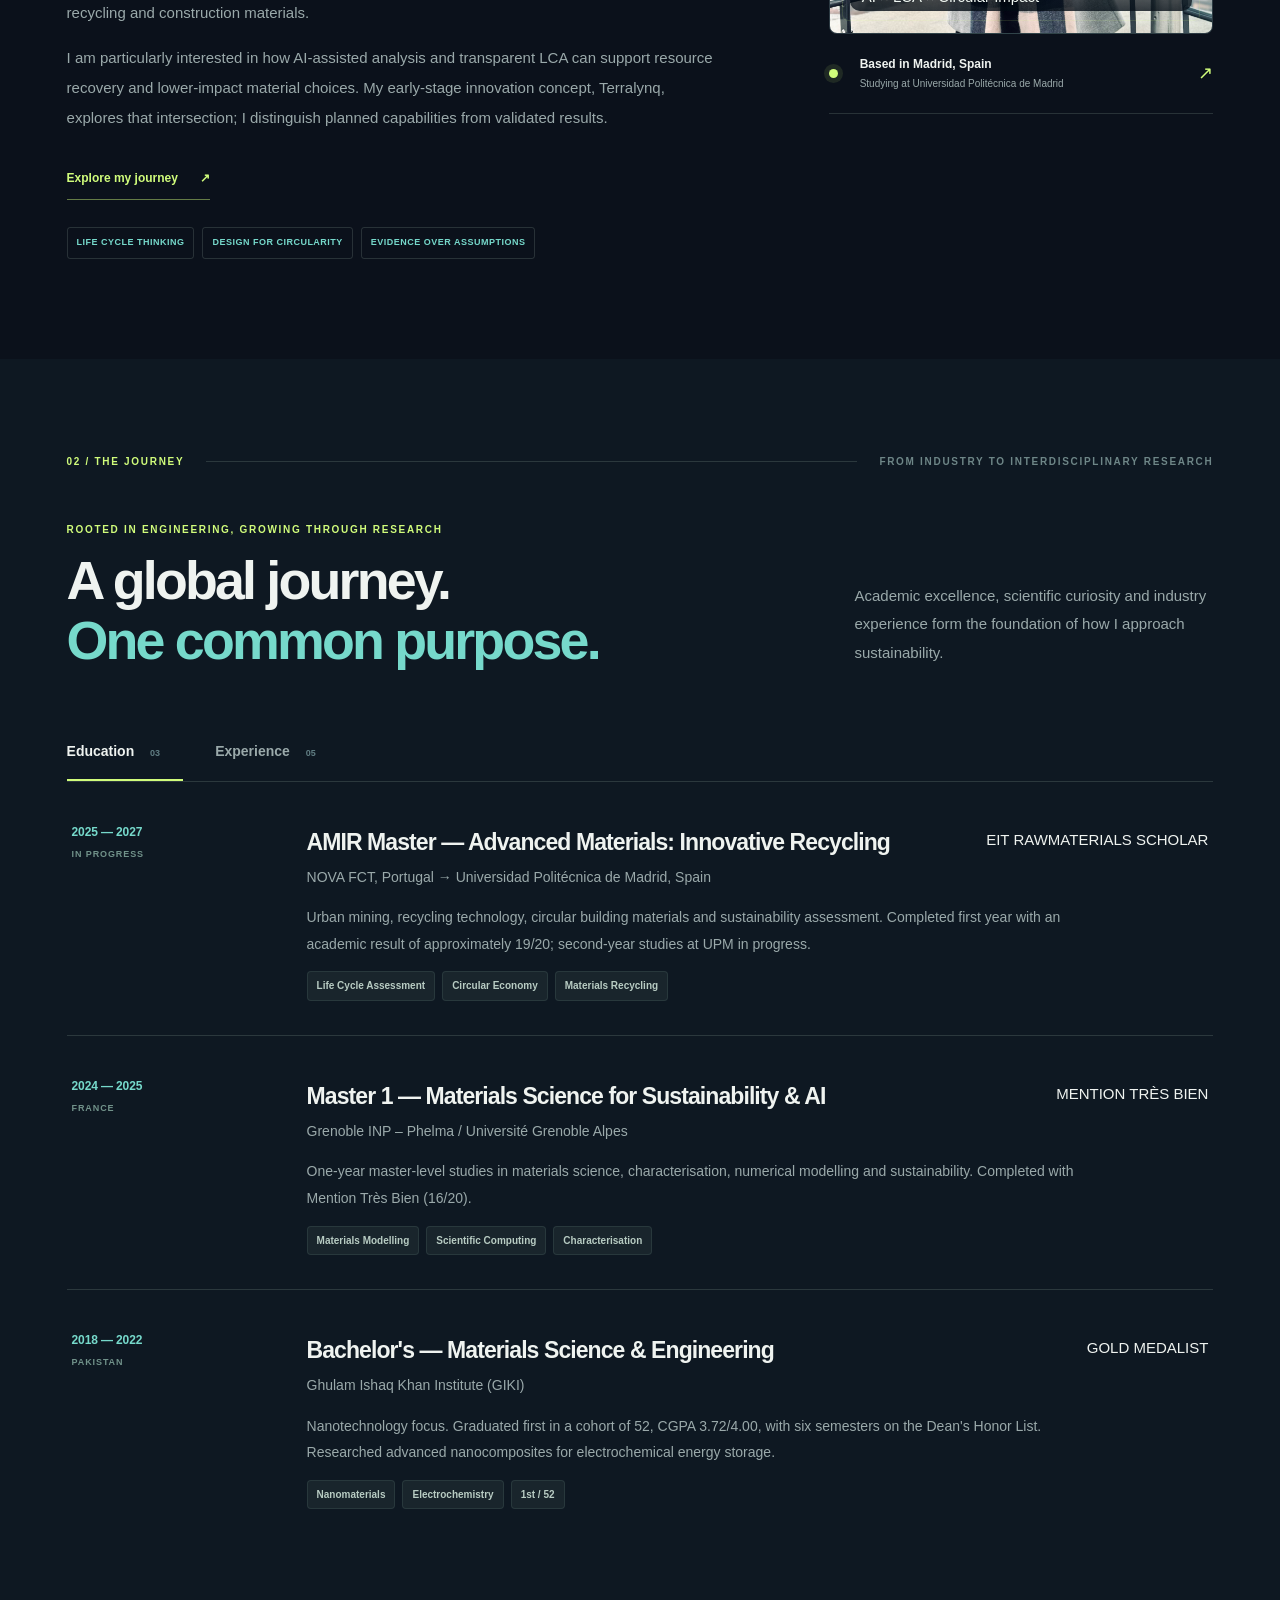
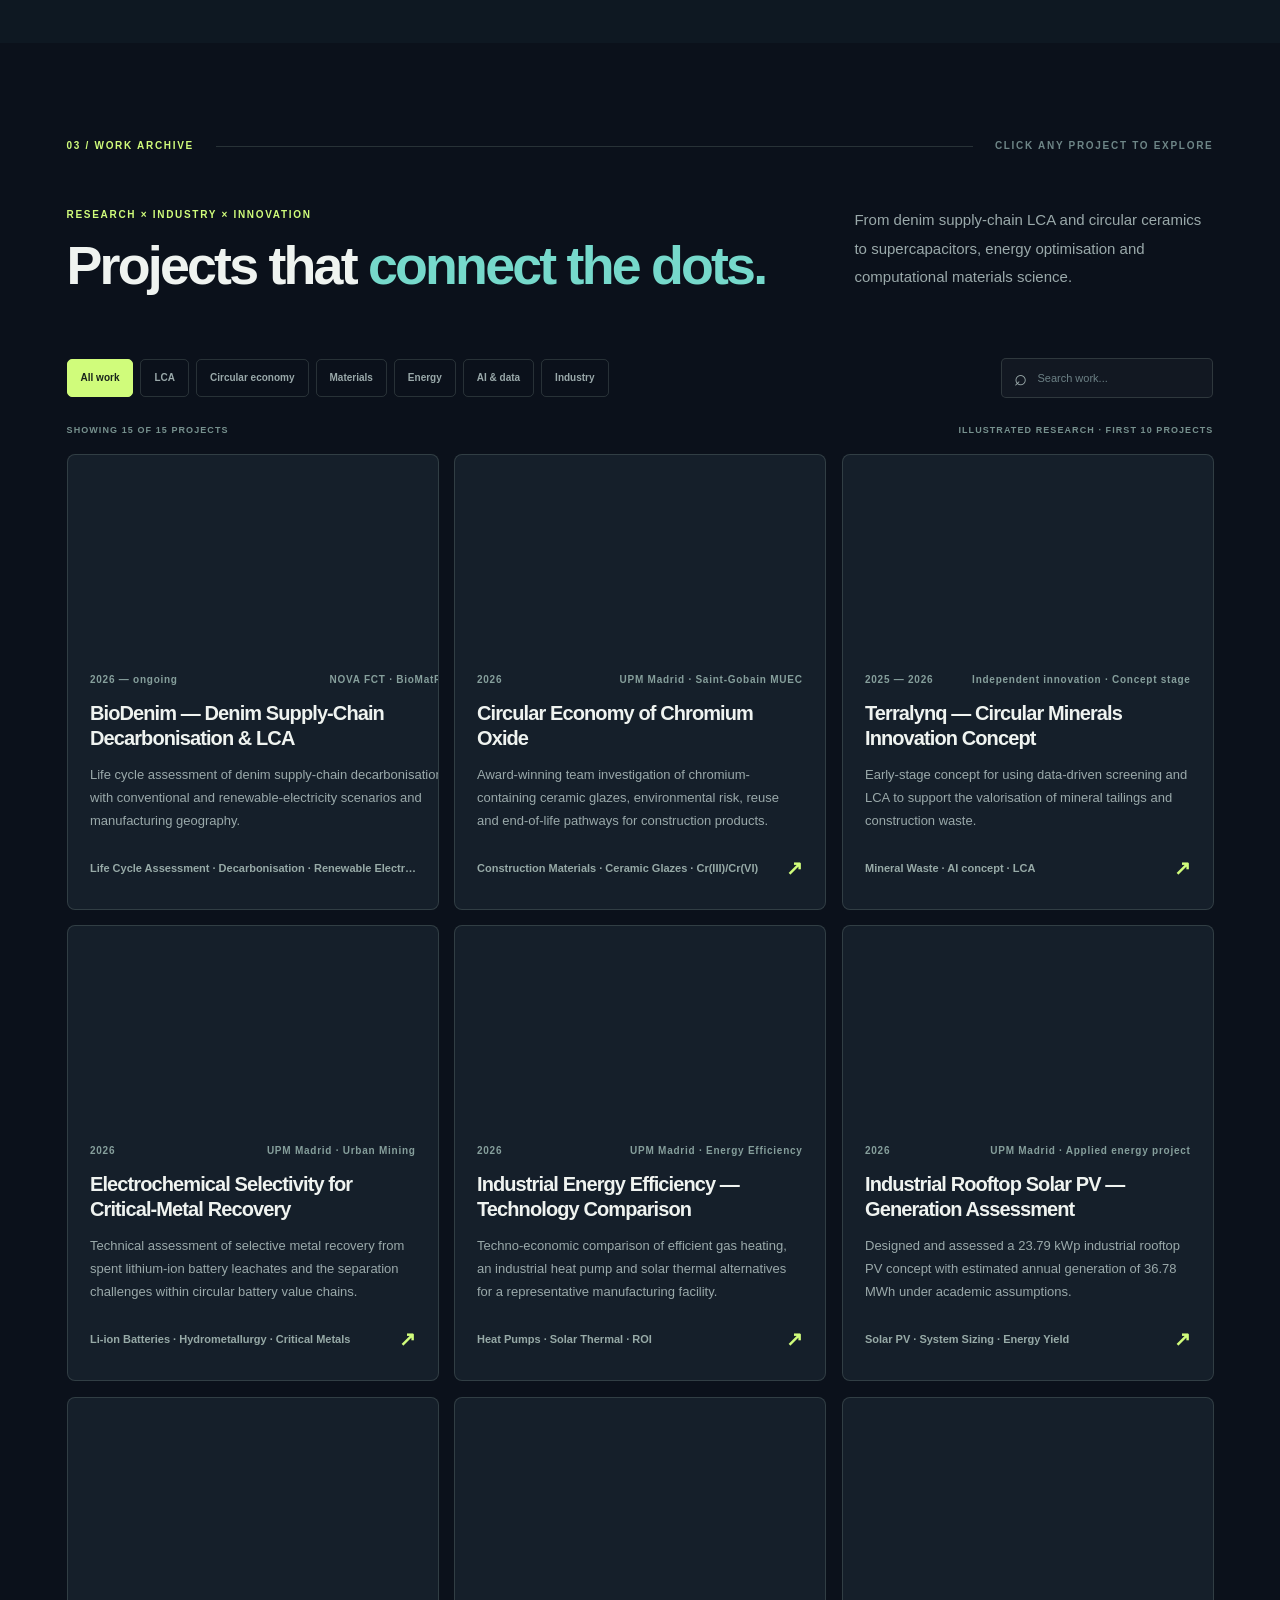
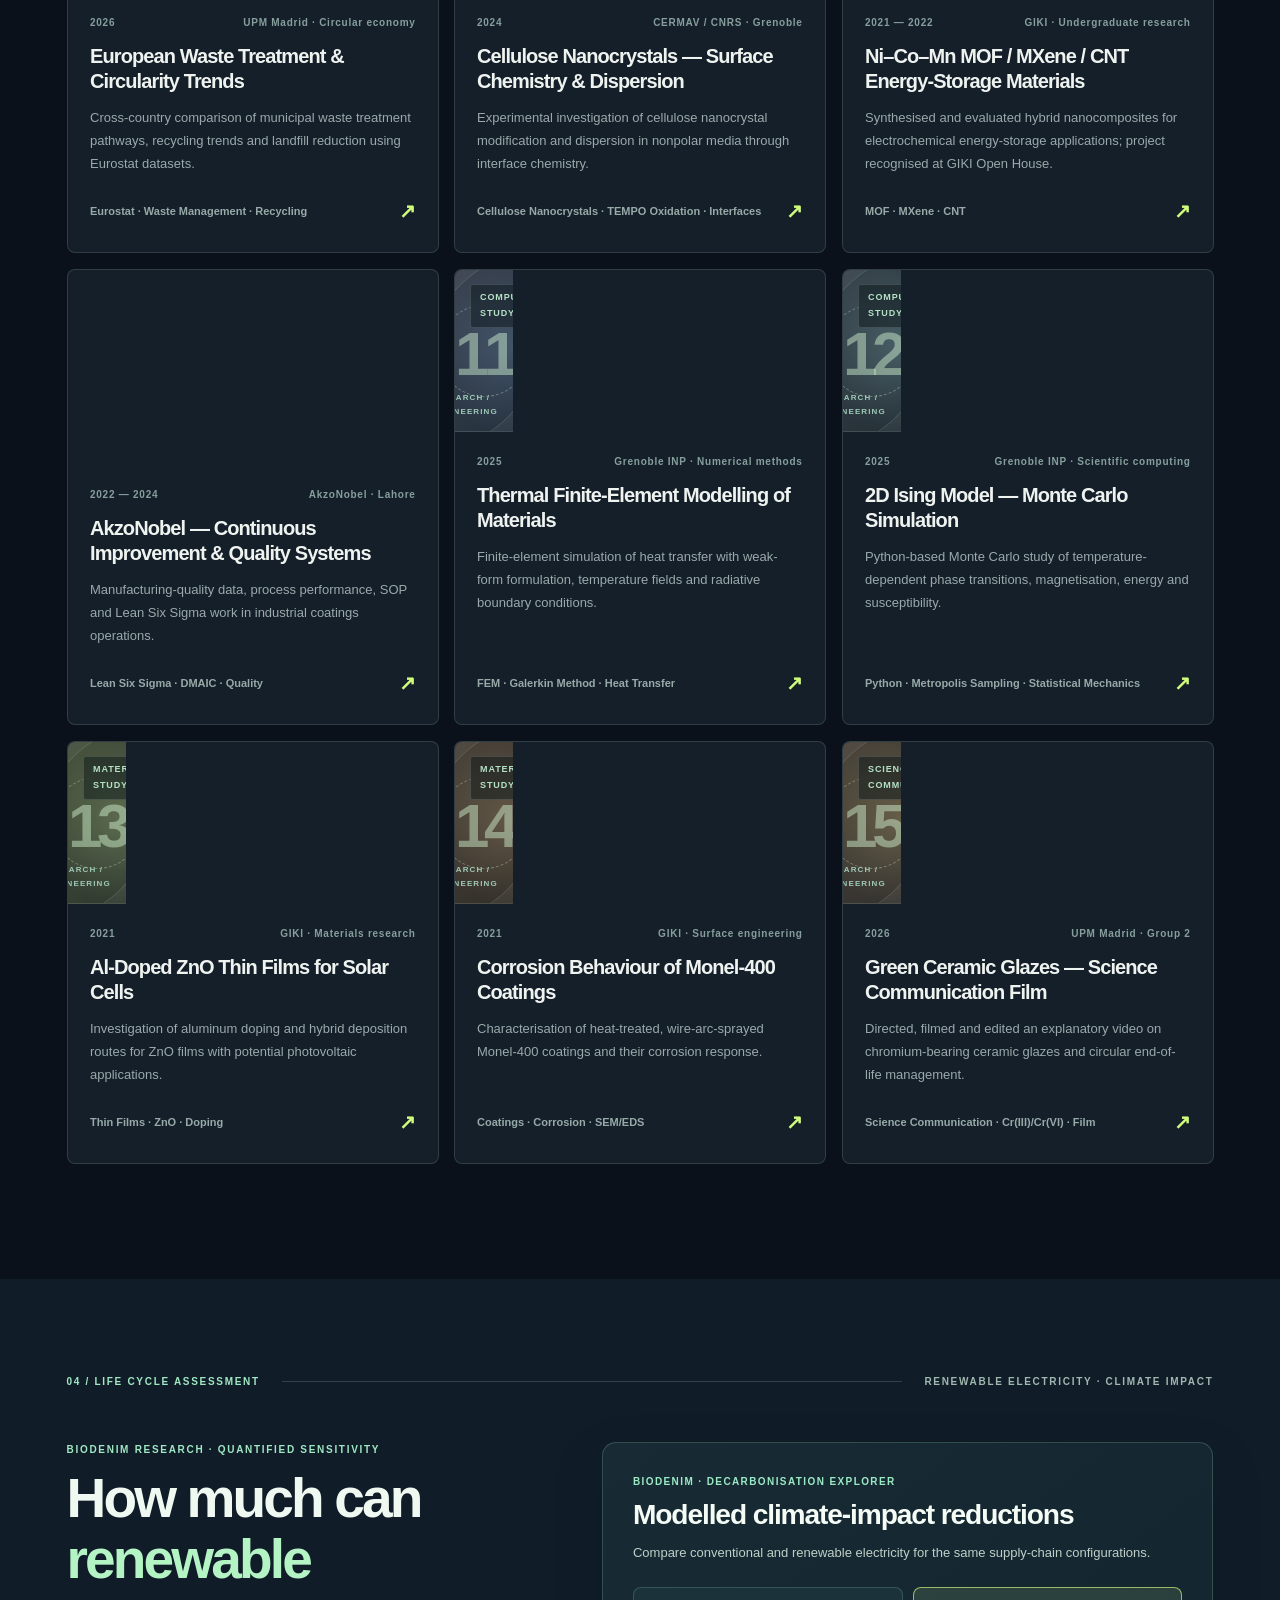
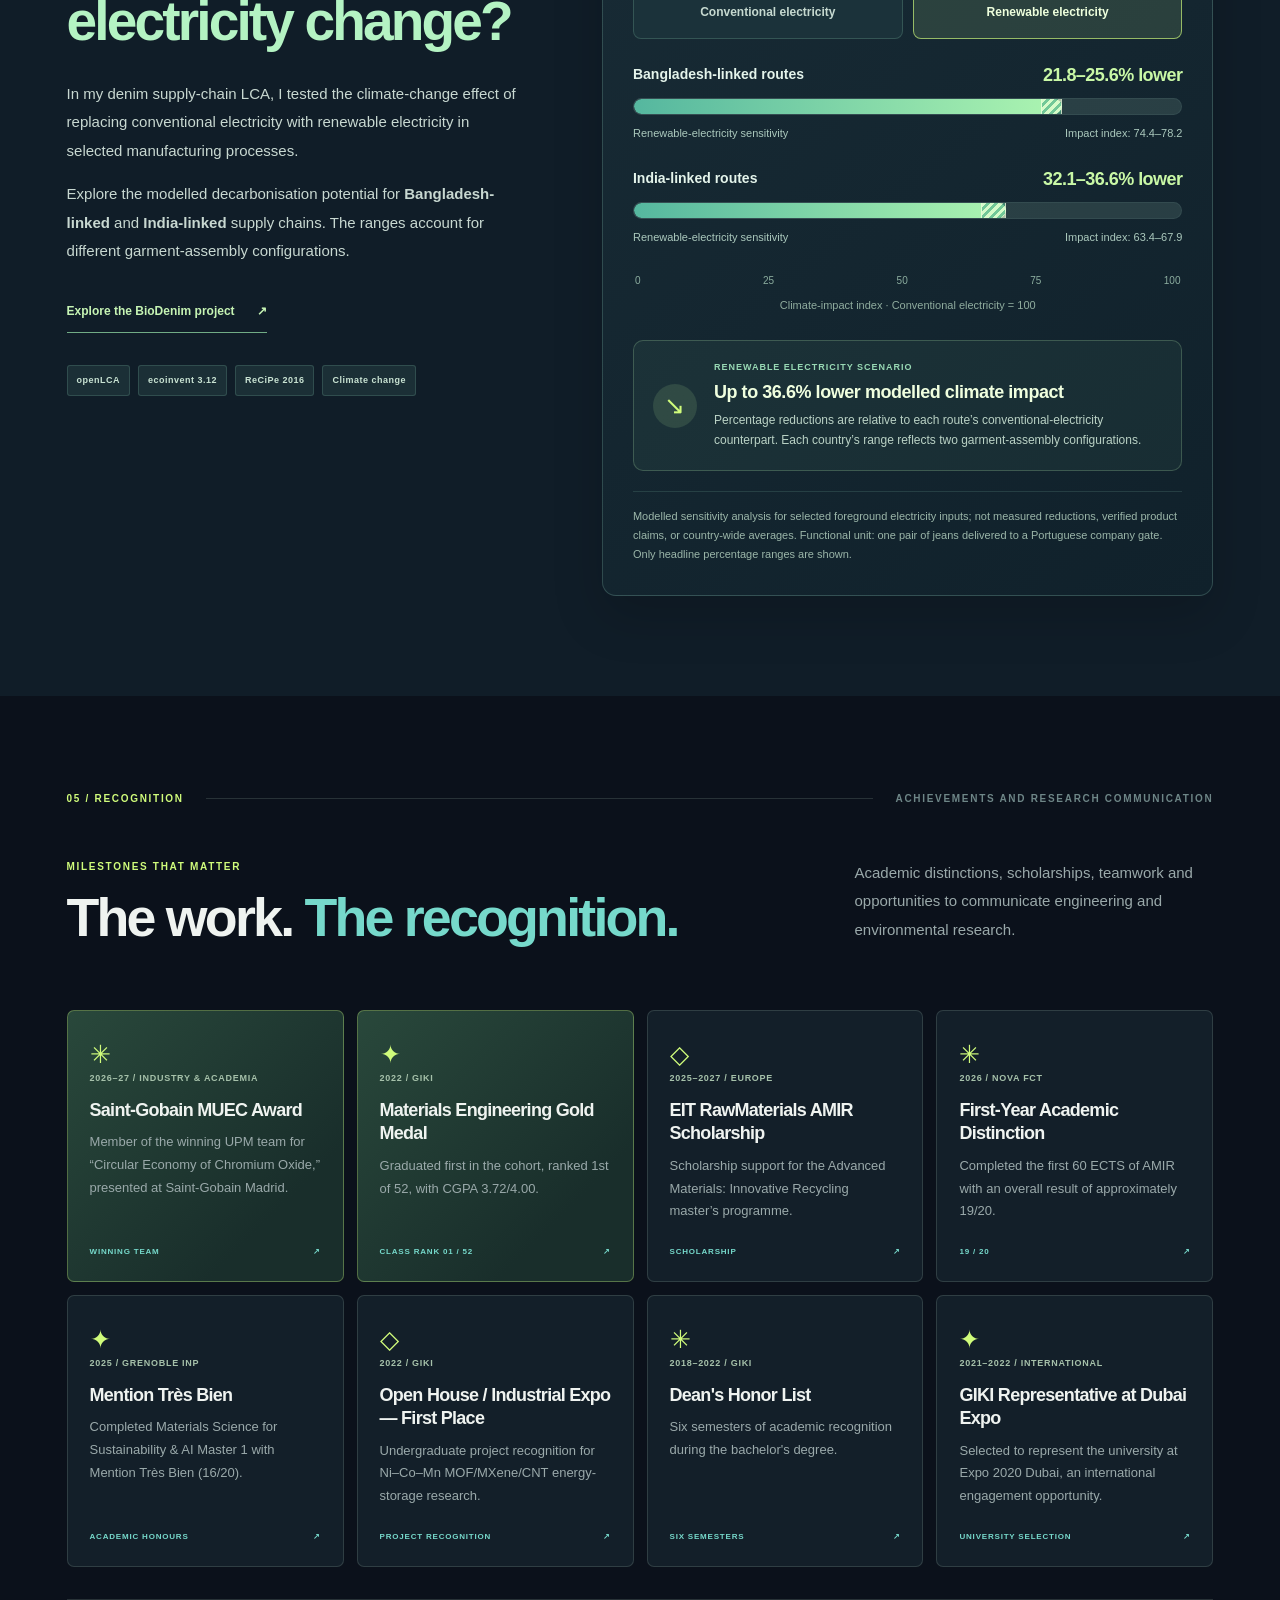
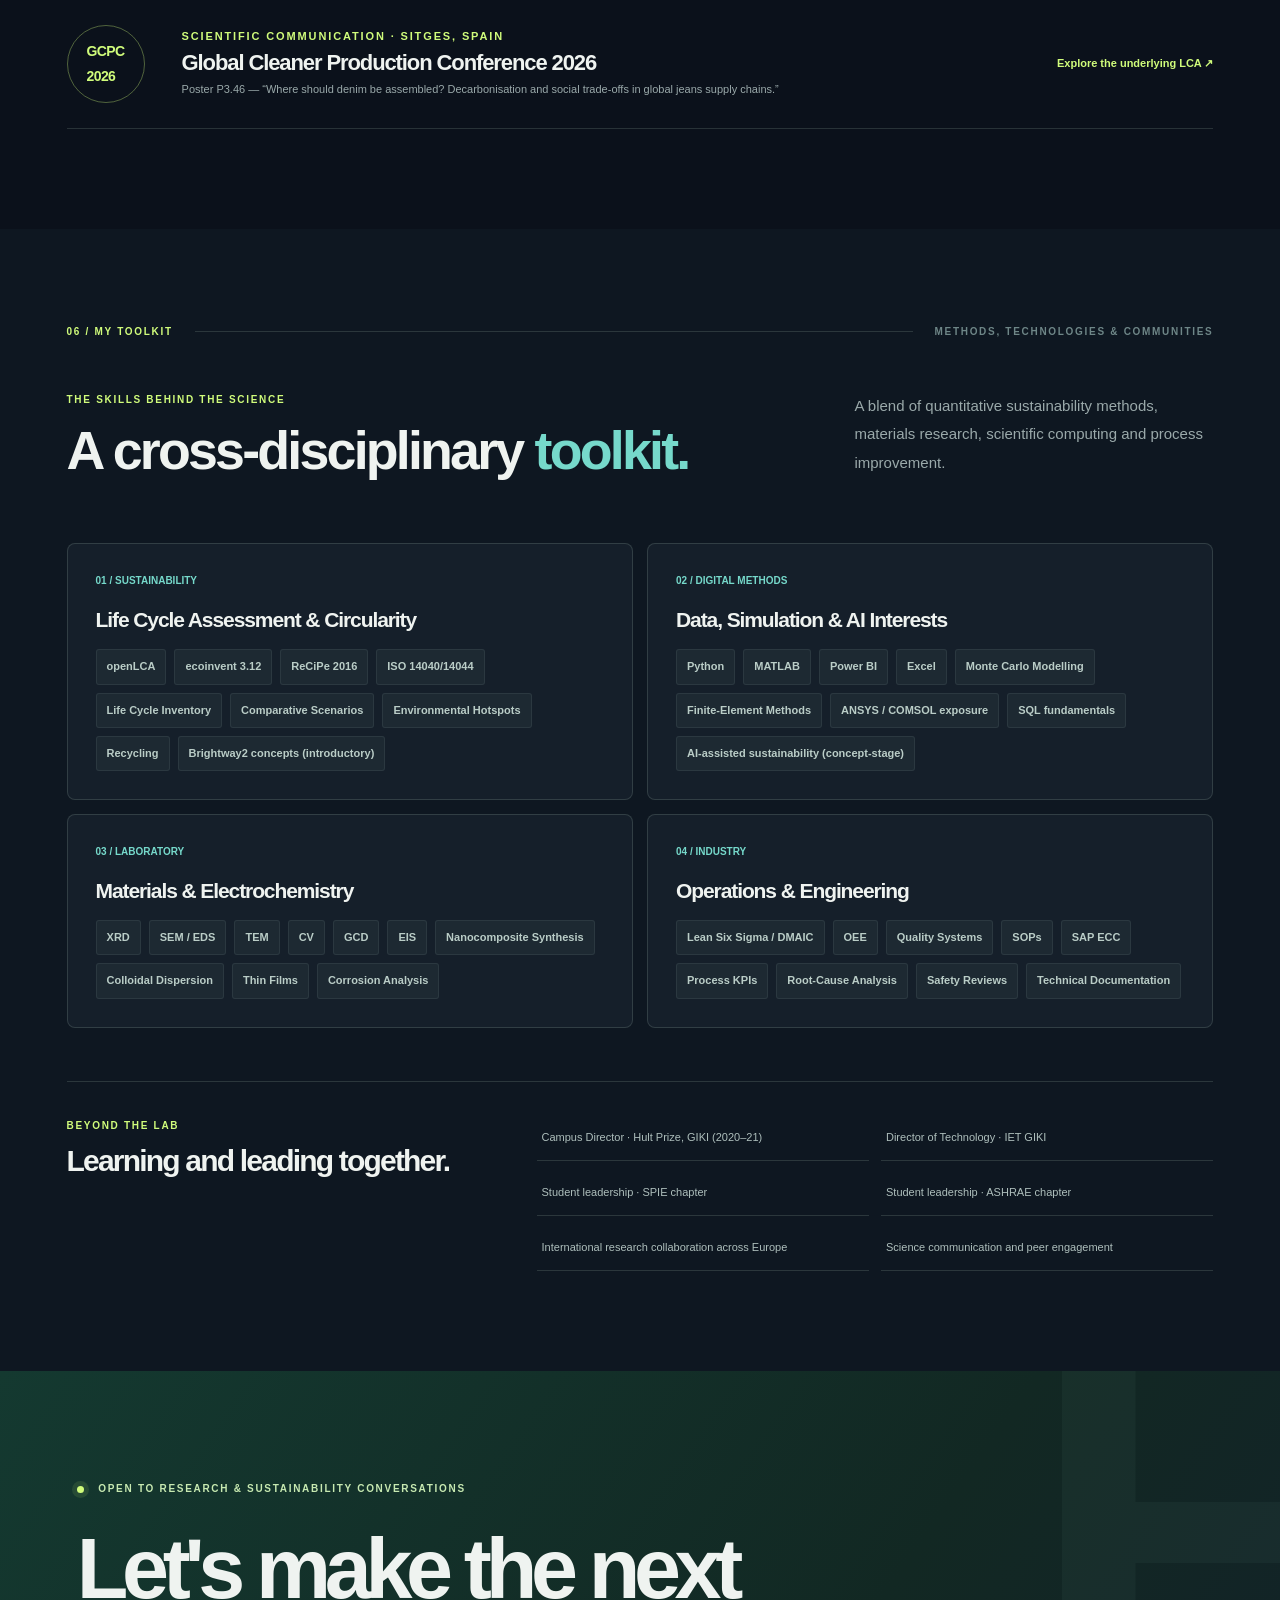
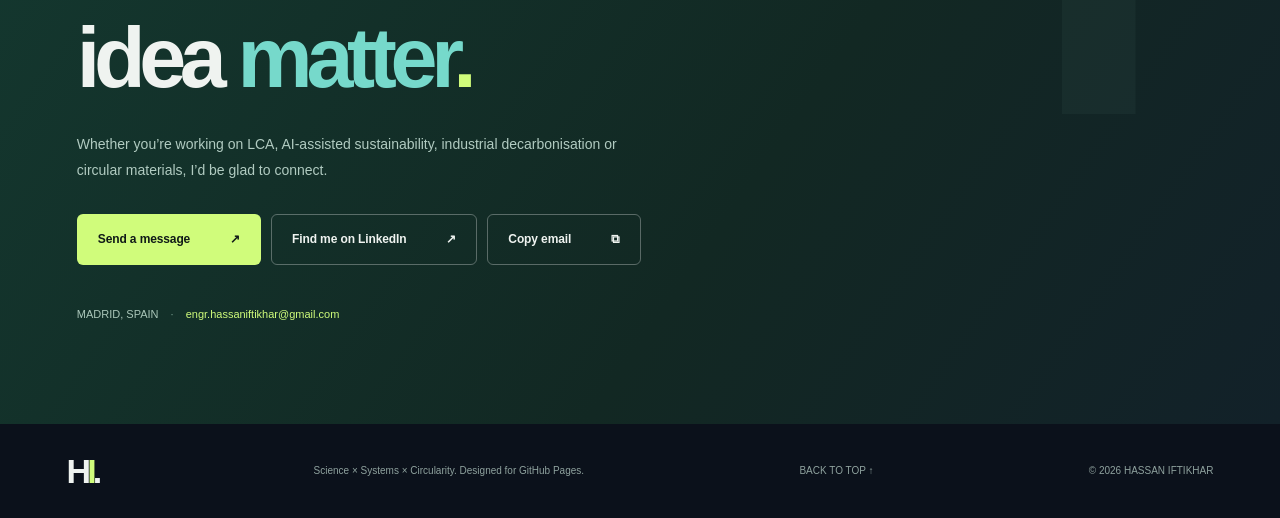
==== commit 775de8fa: "Publish first ten project thumbnails and India/Bangladesh renewable-electricity LCA percentage bars" ====
--- a/index.html
+++ b/index.html
@@ -9,7 +9,7 @@
   <meta property="og:title" content="Hassan Iftikhar | AI × Circularity × Life Cycle Assessment">
   <meta property="og:description" content="Where AI meets circular impact. Research, engineering, awards and projects by Hassan Iftikhar.">
   <link rel="icon" type="image/svg+xml" href="assets/favicon.svg">
-  <link rel="stylesheet" href="assets/css/style.css?v=20261104-fix3">
+  <link rel="stylesheet" href="assets/css/style.css?v=20261104-thumbs-lca">
   <style>
     .portrait-neural-card{display:grid;gap:12px}
     .portrait-neural-frame{height:405px;position:relative;border-radius:8px;overflow:hidden;border:1px solid var(--line);background:radial-gradient(circle at 50% 35%,rgba(72,156,148,.28),rgba(16,29,41,.95) 70%)}
@@ -38,8 +38,8 @@
     @media(max-width:570px){.portrait-neural-frame{height:320px}.portrait-neural-status strong{font-size:18px}.portrait-neural-badge{font-size:8px;padding:8px 10px}}
   </style>
 
-  <script defer src="assets/js/data.js?v=20261104-fix3"></script>
-  <script defer src="assets/js/main.js?v=20261104-fix3"></script>
+  <script defer src="assets/js/data.js?v=20261104-thumbs-lca"></script>
+  <script defer src="assets/js/main.js?v=20261104-thumbs-lca"></script>
   <script defer src="assets/js/experience.js"></script>
   <title>Hassan Iftikhar — Where AI Meets Circular Impact</title>
 
@@ -133,6 +133,37 @@
 .lca-clean .lca-panel[data-scenario="renewable"] .lca-step:first-child>span{color:#d0fc7b}
 @media(max-width:680px){.lca-clean .impact-layout{grid-template-columns:1fr}.lca-clean .lca-controls{grid-template-columns:1fr}.lca-clean .lca-flow{grid-template-columns:1fr}.lca-clean .lca-step{min-height:auto}.lca-clean .lca-arrow{transform:rotate(90deg);line-height:1}}
 </style>
+
+<style id="lca-percentage-bars">
+/* Overrides are self-contained to prevent cached CSS from stretching chart elements. */
+.lca-clean .lca-results-panel{width:100%;min-width:0;max-width:100%;overflow:hidden}
+.lca-clean .lca-country-chart,.lca-clean .lca-country-chart *{box-sizing:border-box}
+.lca-clean .lca-country-chart{width:100%;min-width:0;padding:3px 0 14px}
+.lca-clean .lca-country{margin:0 0 26px}
+.lca-clean .lca-country-top{display:flex;justify-content:space-between;gap:14px;align-items:center;margin-bottom:12px}
+.lca-clean .lca-country-name{color:#e4f4eb;font-size:14px;font-weight:750;line-height:1.4}
+.lca-clean .lca-country-result{white-space:nowrap;font-size:18px;line-height:1.25;letter-spacing:-.03em;color:#c9f8a6}
+.lca-clean .lca-index-track{display:block!important;position:relative;width:100%;height:17px;max-height:17px;min-height:17px;background:rgba(195,234,215,.13);border-radius:999px;overflow:hidden;border:1px solid rgba(163,219,198,.08)}
+.lca-clean .lca-index-bar{display:block!important;position:absolute;inset:0 auto 0 0;height:100%;min-height:0;border-radius:999px;background:linear-gradient(90deg,#55b79f,#adf5b1);transition:width .6s cubic-bezier(.2,.65,.22,1),background .25s}
+.lca-clean .lca-index-range{display:block;position:absolute;top:0;bottom:0;background:repeating-linear-gradient(135deg,rgba(234,255,213,.85) 0 3px,rgba(83,175,139,.8) 3px 6px);border-left:1px solid #eeffde;border-right:1px solid #eeffde;opacity:.8;transition:left .6s cubic-bezier(.2,.65,.22,1),width .6s cubic-bezier(.2,.65,.22,1)}
+.lca-clean .lca-index-range[hidden]{display:none!important}
+.lca-clean .lca-country-foot{display:flex;justify-content:space-between;gap:14px;align-items:center;margin-top:10px}
+.lca-clean .lca-country-foot>span{font-size:11px;line-height:1.5;color:#abc9bd}
+.lca-clean .lca-country-foot>span:last-child{text-align:right}
+.lca-clean .lca-scale{display:flex;justify-content:space-between;color:#8bac9e;font-size:10px;padding:0 2px;font-variant-numeric:tabular-nums}
+.lca-clean .lca-scale-label{color:#8fac9e!important;font-size:11px!important;margin:7px 0 0;text-align:center}
+.lca-clean .lca-result-insight{display:flex;align-items:center;gap:17px;padding:19px;border:1px solid rgba(192,251,177,.21);border-radius:10px;background:rgba(124,202,153,.07);margin:11px 0 20px}
+.lca-clean .lca-insight-symbol{display:grid;place-items:center;flex:none;width:44px;height:44px;border-radius:50%;background:rgba(198,248,164,.12);color:#d0fc7b;font-size:25px}
+.lca-clean .lca-result-insight div{min-width:0;display:flex;flex-direction:column}
+.lca-clean .lca-result-insight div>span{font-size:9px;letter-spacing:.11em;color:#98d9b4;font-weight:800}
+.lca-clean .lca-result-insight strong{font-size:18px;line-height:1.4;color:#f0ffdf;letter-spacing:-.025em;margin:4px 0 6px}
+.lca-clean .lca-result-insight p{font-size:12px;line-height:1.65;color:#bad2c5!important;margin:0}
+.lca-clean .lca-panel[data-scenario="conventional"] .lca-index-bar{background:linear-gradient(90deg,#647c80,#9db4ad)}
+.lca-clean .lca-panel[data-scenario="conventional"] .lca-country-result{color:#ccdbd5}
+.lca-clean .lca-panel[data-scenario="conventional"] .lca-result-insight{background:rgba(150,177,173,.06);border-color:rgba(175,207,191,.15)}
+@media(max-width:570px){.lca-clean .lca-country-top{align-items:flex-start;flex-direction:column;gap:5px}.lca-clean .lca-country-result{font-size:17px}.lca-clean .lca-country-foot{flex-direction:column;align-items:flex-start;gap:3px}.lca-clean .lca-country-foot>span:last-child{text-align:left}.lca-clean .lca-result-insight{padding:14px;gap:11px}.lca-clean .lca-result-insight strong{font-size:16px}}
+@media(prefers-reduced-motion:reduce){.lca-clean .lca-index-bar,.lca-clean .lca-index-range{transition:none}}
+</style>
 </head>
 <body>
 <a class="skip-link" href="#main">Skip to content</a>
@@ -218,40 +249,43 @@
   <div class="section-top"><span class="section-number">03 / WORK ARCHIVE</span><span class="section-rule"></span><span class="section-aside">CLICK ANY PROJECT TO EXPLORE</span></div>
   <div class="section-heading"><div><p class="eyebrow">RESEARCH × INDUSTRY × INNOVATION</p><h2 id="projects-title">Projects that <span>connect the dots.</span></h2></div><p>From denim supply-chain LCA and circular ceramics to supercapacitors, energy optimisation and computational materials science.</p></div>
   <div class="project-controls"><div class="filter-list" role="group" aria-label="Filter projects"><button type="button" class="filter-btn active" data-filter="all" aria-pressed="true">All work</button><button type="button" class="filter-btn" data-filter="lca" aria-pressed="false">LCA</button><button type="button" class="filter-btn" data-filter="circular" aria-pressed="false">Circular economy</button><button type="button" class="filter-btn" data-filter="materials" aria-pressed="false">Materials</button><button type="button" class="filter-btn" data-filter="energy" aria-pressed="false">Energy</button><button type="button" class="filter-btn" data-filter="digital" aria-pressed="false">AI & data</button><button type="button" class="filter-btn" data-filter="industry" aria-pressed="false">Industry</button></div><label class="search-field"><span class="search-glyph" aria-hidden="true">⌕</span><input type="search" id="project-search" placeholder="Search work..." aria-label="Search projects"></label></div>
-  <div class="projects-meta"><span id="project-count">SHOWING 15 OF 15 PROJECTS</span><span>SELECT A PROJECT TO EXPLORE</span></div>
+  <div class="projects-meta"><span id="project-count">SHOWING 15 OF 15 PROJECTS</span><span>ILLUSTRATED RESEARCH · FIRST 10 PROJECTS</span></div>
   <div id="project-grid" class="project-grid" aria-live="polite"></div><p class="project-empty" id="project-empty" hidden>No projects match these filters. Try another search.</p>
 </section>
 
 <section id="impact" class="section impact-section lca-clean" aria-labelledby="impact-title">
-  <div class="section-top"><span class="section-number">04 / LIFE CYCLE ASSESSMENT</span><span class="section-rule"></span><span class="section-aside">ELECTRICITY &amp; DECARBONISATION</span></div>
+  <div class="section-top"><span class="section-number">04 / LIFE CYCLE ASSESSMENT</span><span class="section-rule"></span><span class="section-aside">RENEWABLE ELECTRICITY · CLIMATE IMPACT</span></div>
   <div class="impact-layout">
     <div class="impact-intro">
-      <p class="eyebrow">BIODENIM RESEARCH · PUBLIC OVERVIEW</p>
-      <h2 id="impact-title">Cleaner energy. <span>Better systems.</span></h2>
-      <p>In my BioDenim life cycle assessment research, I investigate how electricity sourcing and supply-chain decisions influence the environmental profile of denim production.</p>
-      <p>Select an electricity scenario to explore the research framework. This is a conceptual explanation, not a published comparison of quantitative results.</p>
+      <p class="eyebrow">BIODENIM RESEARCH · QUANTIFIED SENSITIVITY</p>
+      <h2 id="impact-title">How much can <span>renewable electricity change?</span></h2>
+      <p>In my denim supply-chain LCA, I tested the climate-change effect of replacing conventional electricity with renewable electricity in selected manufacturing processes.</p>
+      <p>Explore the modelled decarbonisation potential for <strong>Bangladesh-linked</strong> and <strong>India-linked</strong> supply chains. The ranges account for different garment-assembly configurations.</p>
       <a href="#projects" id="jump-biodenim" class="text-link">Explore the BioDenim project <span aria-hidden="true">↗</span></a>
-      <div class="method-tags"><span>LCA</span><span>Electricity Mix</span><span>Supply Chains</span><span>Decarbonisation</span></div>
+      <div class="method-tags"><span>openLCA</span><span>ecoinvent 3.12</span><span>ReCiPe 2016</span><span>Climate change</span></div>
     </div>
-    <div class="lca-panel" id="energy-visual" data-scenario="conventional">
-      <div class="lca-heading"><p class="lca-kicker">SCENARIO EXPLORER</p><h3>Conventional vs renewable electricity</h3><p>Different sourcing assumptions within the same life cycle assessment framework.</p></div>
-      <div class="lca-controls" role="group" aria-label="Electricity scenario">
-        <button type="button" class="energy-tab active" data-energy="conventional" aria-pressed="true">Conventional electricity</button>
-        <button type="button" class="energy-tab" data-energy="renewable" aria-pressed="false">Renewable electricity</button>
+    <div class="lca-panel lca-results-panel" id="energy-visual" data-scenario="renewable">
+      <div class="lca-heading"><p class="lca-kicker">BIODENIM · DECARBONISATION EXPLORER</p><h3>Modelled climate-impact reductions</h3><p>Compare conventional and renewable electricity for the same supply-chain configurations.</p></div>
+      <div class="lca-controls" role="group" aria-label="Select electricity sourcing">
+        <button type="button" class="energy-tab" data-energy="conventional" aria-pressed="false">Conventional electricity</button>
+        <button type="button" class="energy-tab active" data-energy="renewable" aria-pressed="true">Renewable electricity</button>
       </div>
-      <div class="lca-flow" aria-label="Electricity supply, textile processing, and life cycle assessment">
-        <div class="lca-step"><span>01 / SOURCE</span><strong>Electricity</strong><small id="lca-source-label">Conventional supply assumption</small></div>
-        <div class="lca-arrow" aria-hidden="true">→</div>
-        <div class="lca-step"><span>02 / PROCESS</span><strong>Textile manufacturing</strong><small>Energy-related processes</small></div>
-        <div class="lca-arrow" aria-hidden="true">→</div>
-        <div class="lca-step"><span>03 / ASSESS</span><strong>LCA framework</strong><small>Consistent system boundary</small></div>
+      <div class="lca-country-chart" role="group" aria-label="Climate change impact index for Bangladesh and India supply chains; conventional electricity equals 100">
+        <div class="lca-country" data-route="bangladesh">
+          <div class="lca-country-top"><span class="lca-country-name">Bangladesh-linked routes</span><strong class="lca-country-result" id="bangladesh-reduction">21.8–25.6% lower</strong></div>
+          <div class="lca-index-track"><span class="lca-index-bar" id="bangladesh-bar" style="width:78.2%"></span><span class="lca-index-range" id="bangladesh-range" style="left:74.4%;width:3.8%"></span></div>
+          <div class="lca-country-foot"><span id="bangladesh-context">Renewable electricity sensitivity</span><span id="bangladesh-index">Impact index: 74.4–78.2</span></div>
+        </div>
+        <div class="lca-country" data-route="india">
+          <div class="lca-country-top"><span class="lca-country-name">India-linked routes</span><strong class="lca-country-result" id="india-reduction">32.1–36.6% lower</strong></div>
+          <div class="lca-index-track"><span class="lca-index-bar" id="india-bar" style="width:67.9%"></span><span class="lca-index-range" id="india-range" style="left:63.4%;width:4.5%"></span></div>
+          <div class="lca-country-foot"><span id="india-context">Renewable electricity sensitivity</span><span id="india-index">Impact index: 63.4–67.9</span></div>
+        </div>
+        <div class="lca-scale"><span>0</span><span>25</span><span>50</span><span>75</span><span>100</span></div>
+        <p class="lca-scale-label">Climate-impact index · Conventional electricity = 100</p>
       </div>
-      <div class="lca-detail" aria-live="polite">
-        <span class="lca-kicker" id="scenario-cue">BASELINE ASSUMPTION</span>
-        <h4 id="scenario-title">Conventional electricity</h4>
-        <p id="scenario-description">A conventional electricity-sourcing assumption provides the reference scenario for comparing manufacturing-related environmental performance.</p>
-      </div>
-      <p class="lca-note">Methodological illustration only. Unpublished model results, inventory data, and quantified reductions are not displayed.</p>
+      <div class="lca-result-insight" aria-live="polite"><span class="lca-insight-symbol" aria-hidden="true">↘</span><div><span id="scenario-cue">RENEWABLE ELECTRICITY SCENARIO</span><strong id="scenario-title">Up to 36.6% lower modelled climate impact</strong><p id="scenario-description">Percentage reductions are relative to each route’s conventional-electricity counterpart. Each country’s range reflects two garment-assembly configurations.</p></div></div>
+      <p class="lca-note">Modelled sensitivity analysis for selected foreground electricity inputs; not measured reductions, verified product claims, or country-wide averages. Functional unit: one pair of jeans delivered to a Portuguese company gate. Only headline percentage ranges are shown.</p>
     </div>
   </div>
 </section>
--- a/assets/css/style.css
+++ b/assets/css/style.css
@@ -66,3 +66,15 @@
 .project-info p{font-size:13px;line-height:1.85}
 .project-meta{font-size:10px}
 .project-bottom{font-size:11px}
+
+
+/* Visual thumbnails: fixed raster-like illustration area, with reliable fallback to numbered art. */
+.project-art.has-thumbnail{height:195px;position:relative;overflow:hidden;background:#071c29;isolation:isolate}
+.project-art.has-thumbnail::before{display:none}
+.project-art.has-thumbnail::after{content:'';position:absolute;inset:32% 0 0;width:auto;height:auto;border:none;border-radius:0;box-shadow:none;background:linear-gradient(0deg,rgba(4,16,25,.68),transparent);z-index:1;pointer-events:none}
+.project-art.has-thumbnail .project-thumbnail{position:absolute;inset:0;width:100%;height:100%;object-fit:cover;display:block;z-index:0;transition:transform .55s cubic-bezier(.2,.65,.25,1),filter .4s;filter:saturate(1.03)}
+.project-card:hover .project-thumbnail,.project-card:focus-visible .project-thumbnail{transform:scale(1.07);filter:saturate(1.15)}
+.project-art.has-thumbnail .project-badge,.project-art.has-thumbnail .project-visual-label{z-index:3}
+.project-art.has-thumbnail .project-badge{background:rgba(6,20,30,.78);color:#e0f6e7}
+.project-art.has-thumbnail .project-visual-label{color:#d5f3e4;text-shadow:0 2px 8px #051823;font-size:9px}
+@media(prefers-reduced-motion:reduce){.project-art .project-thumbnail{transition:none!important}}
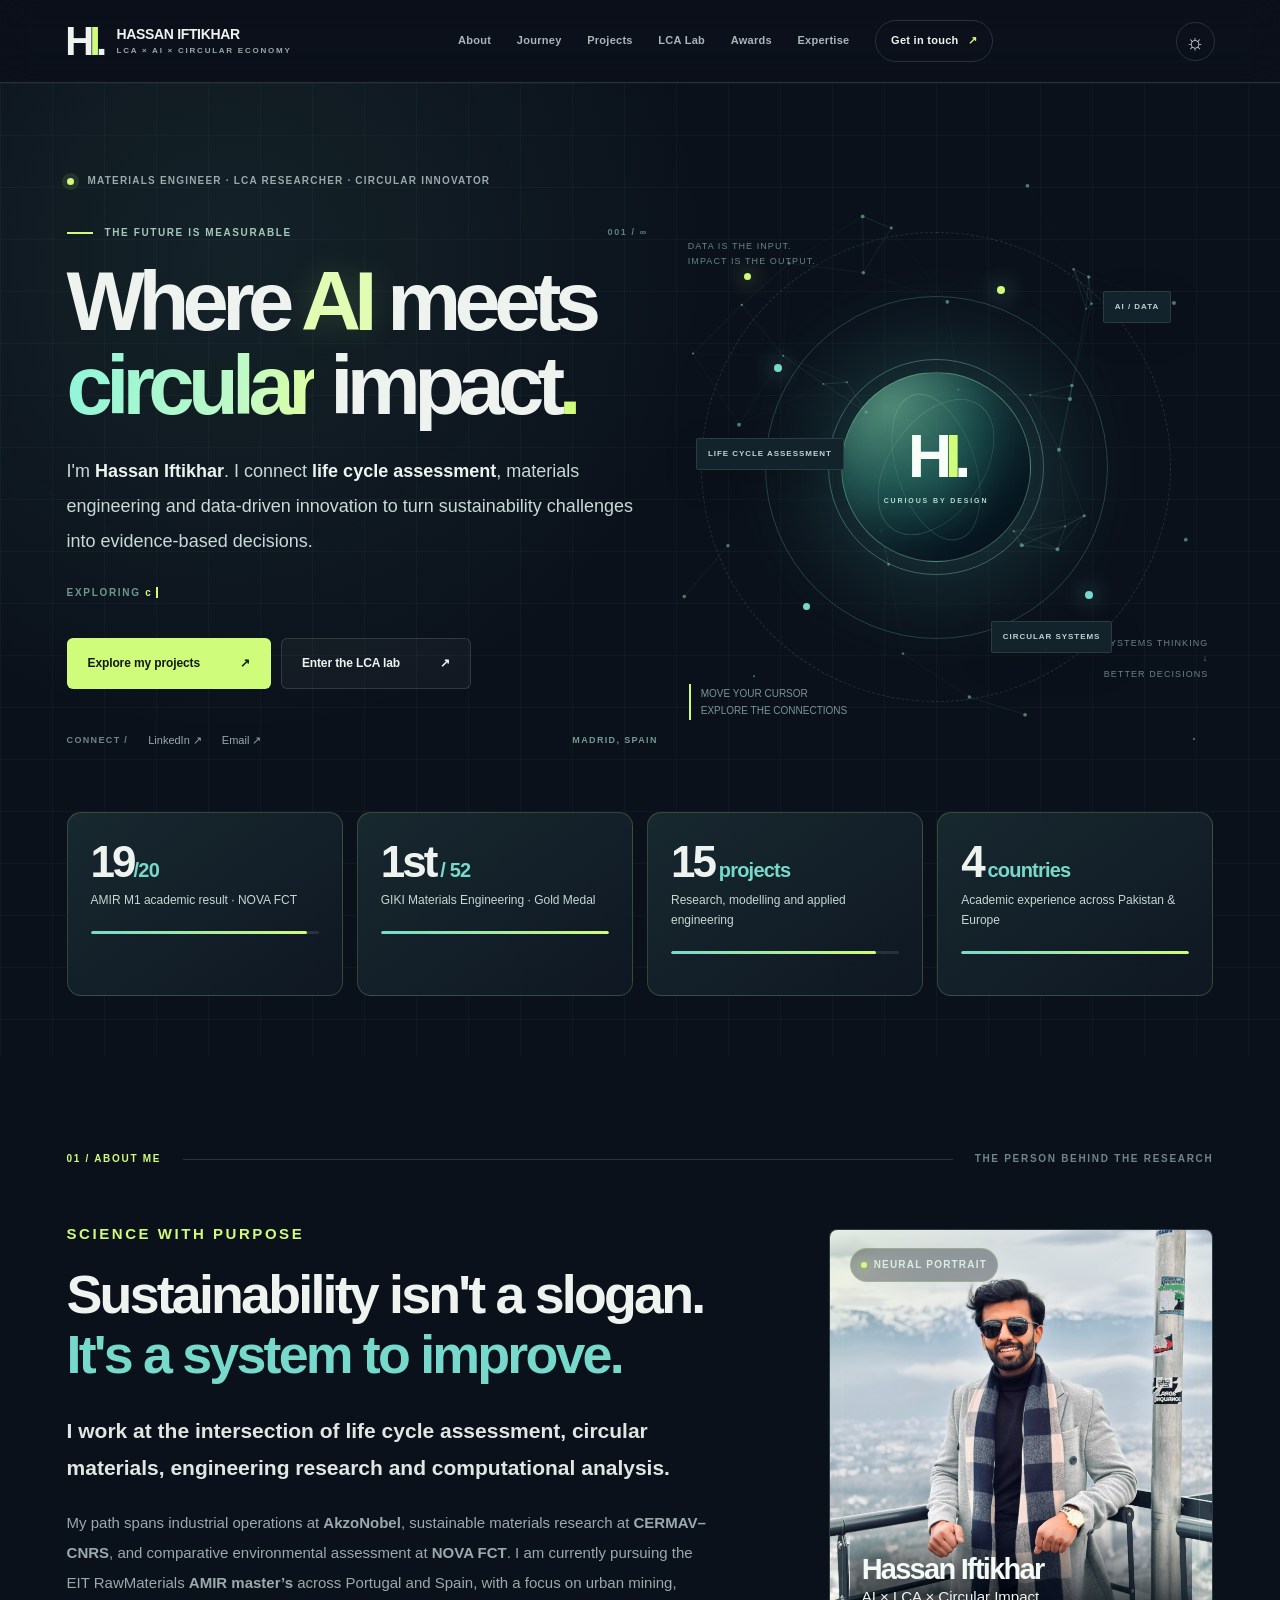
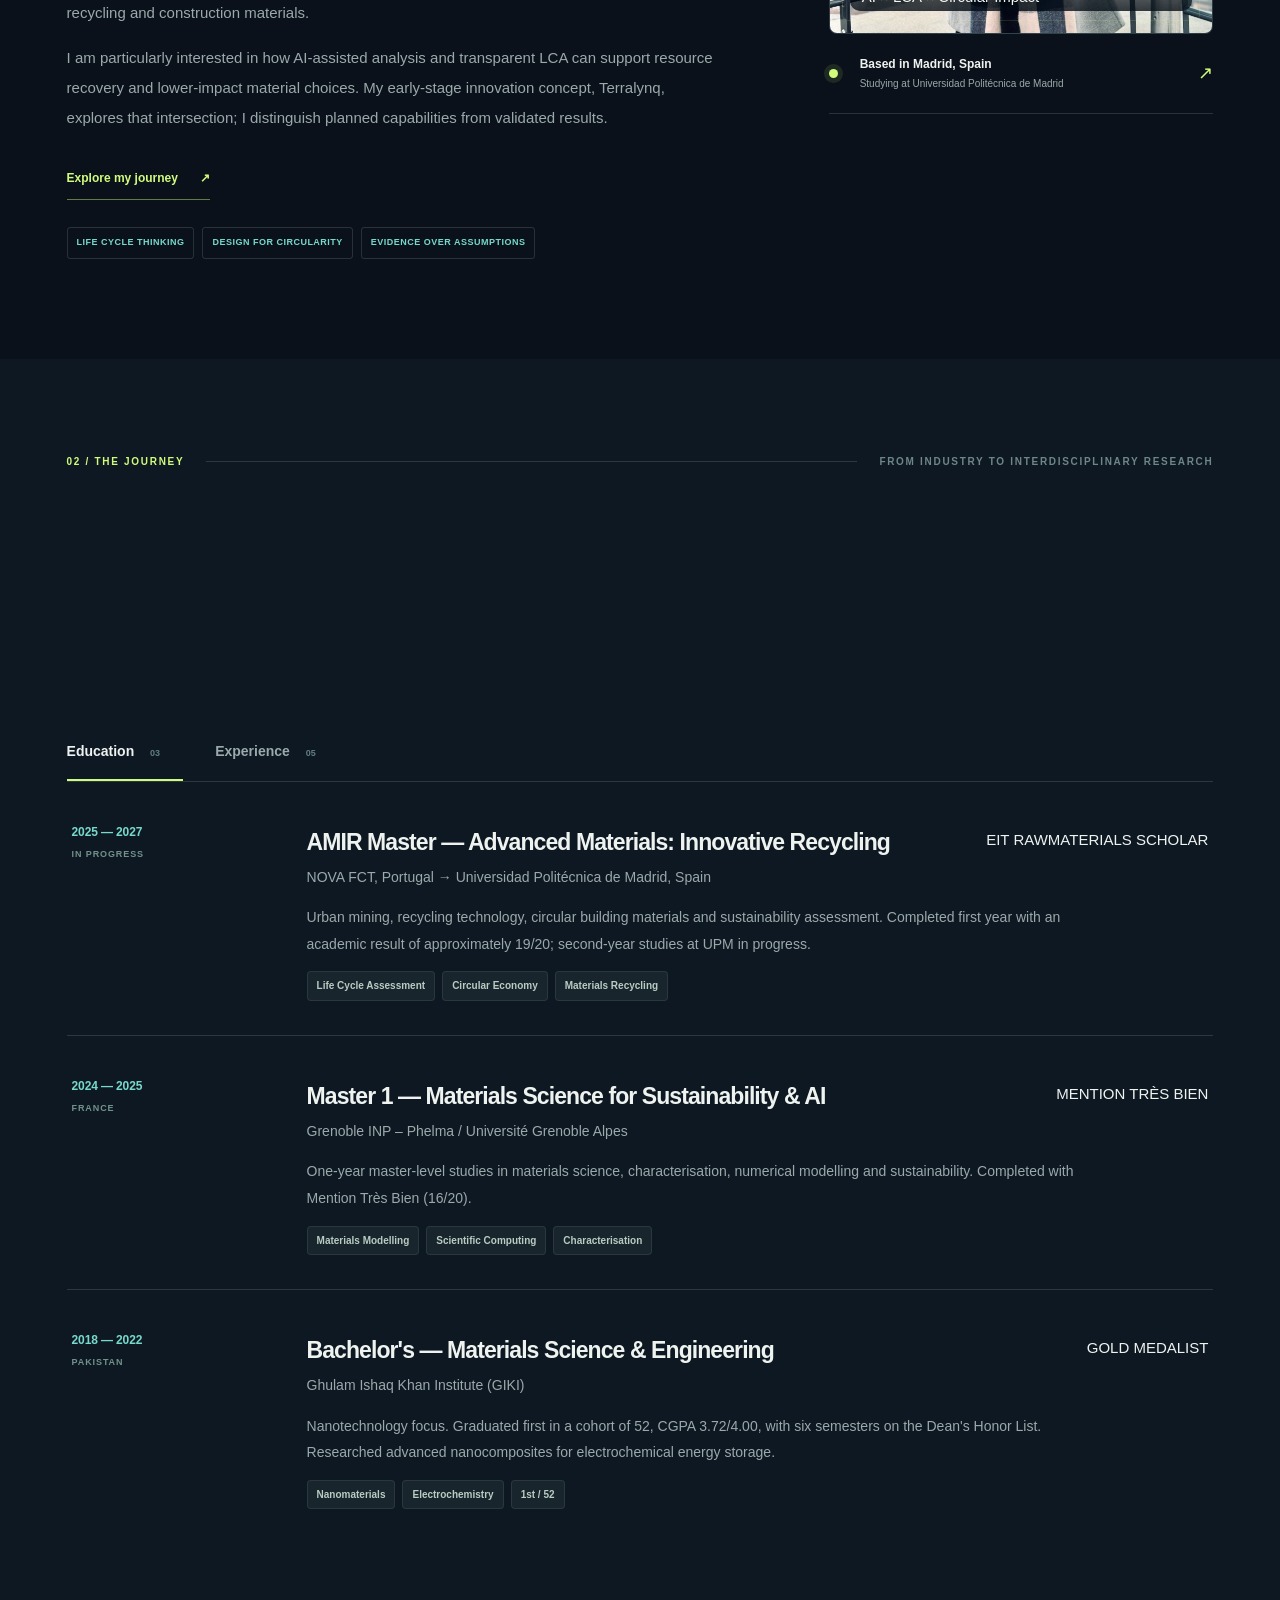
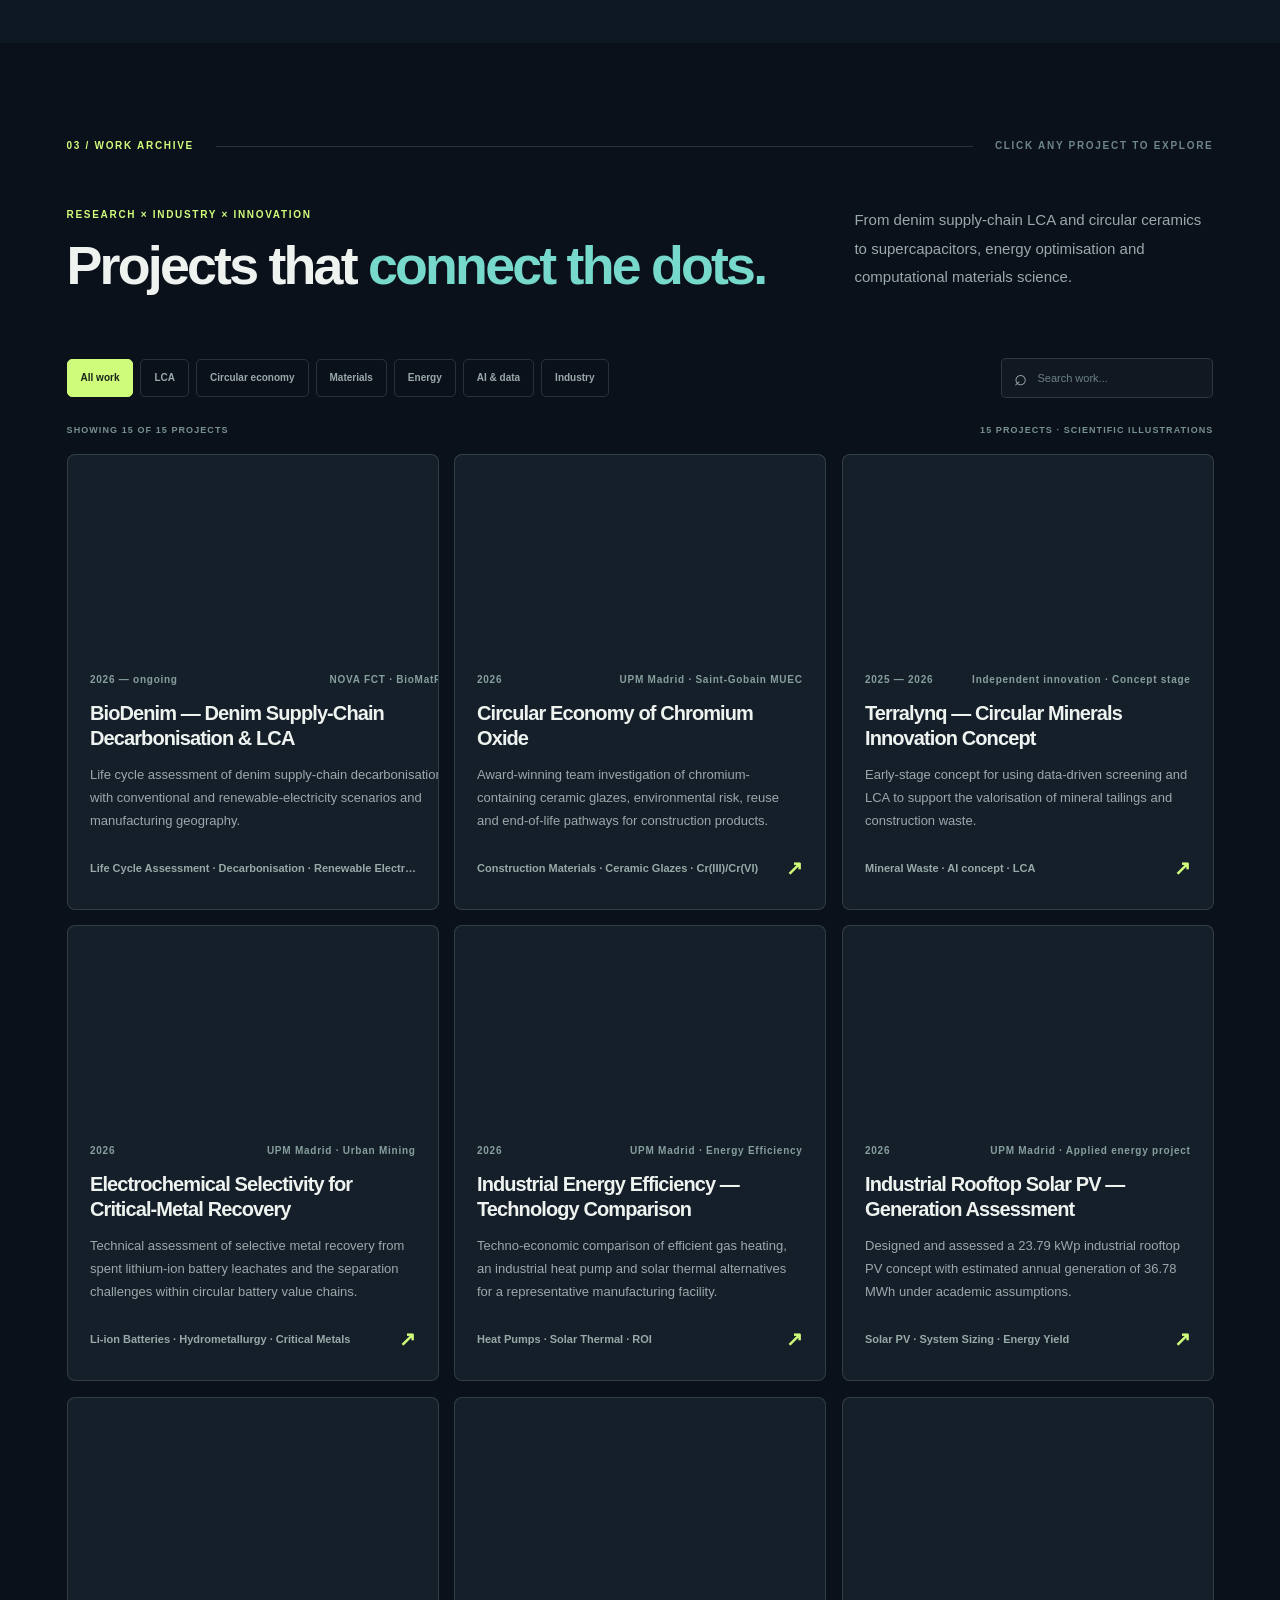
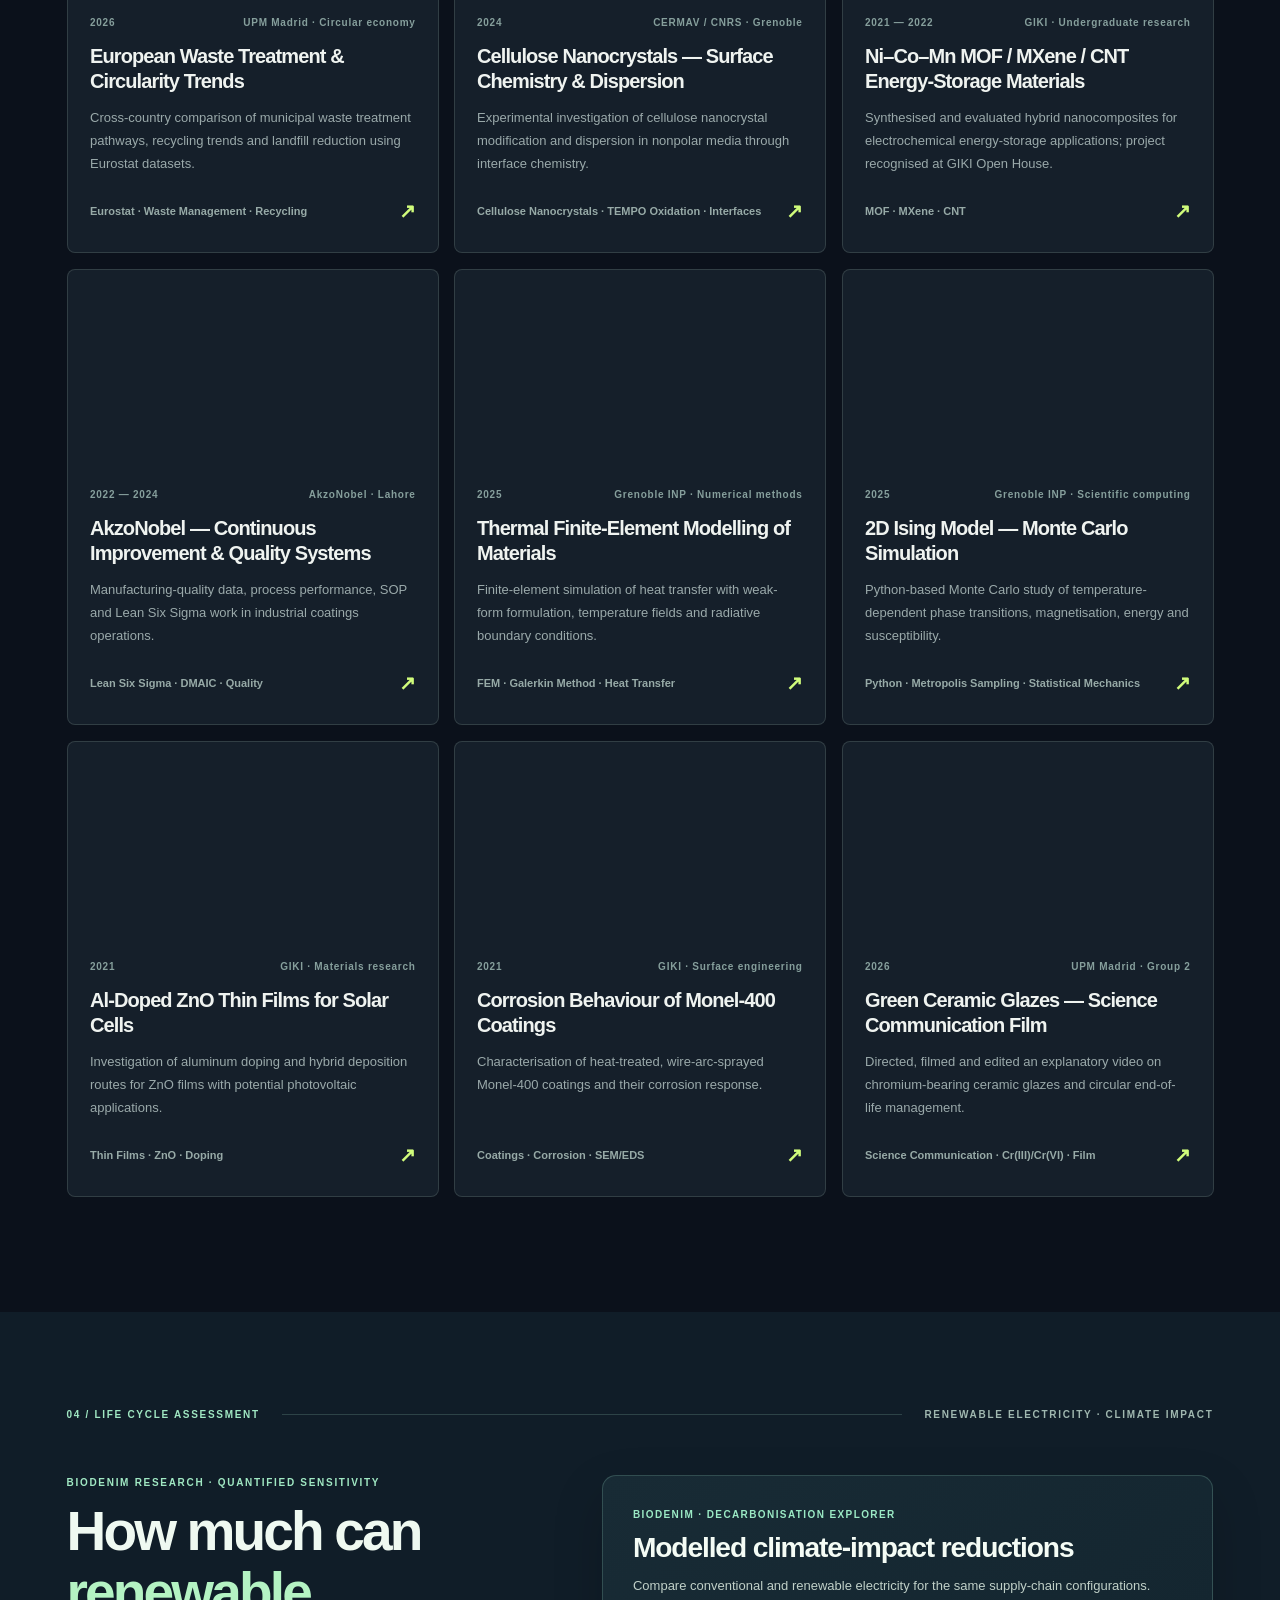
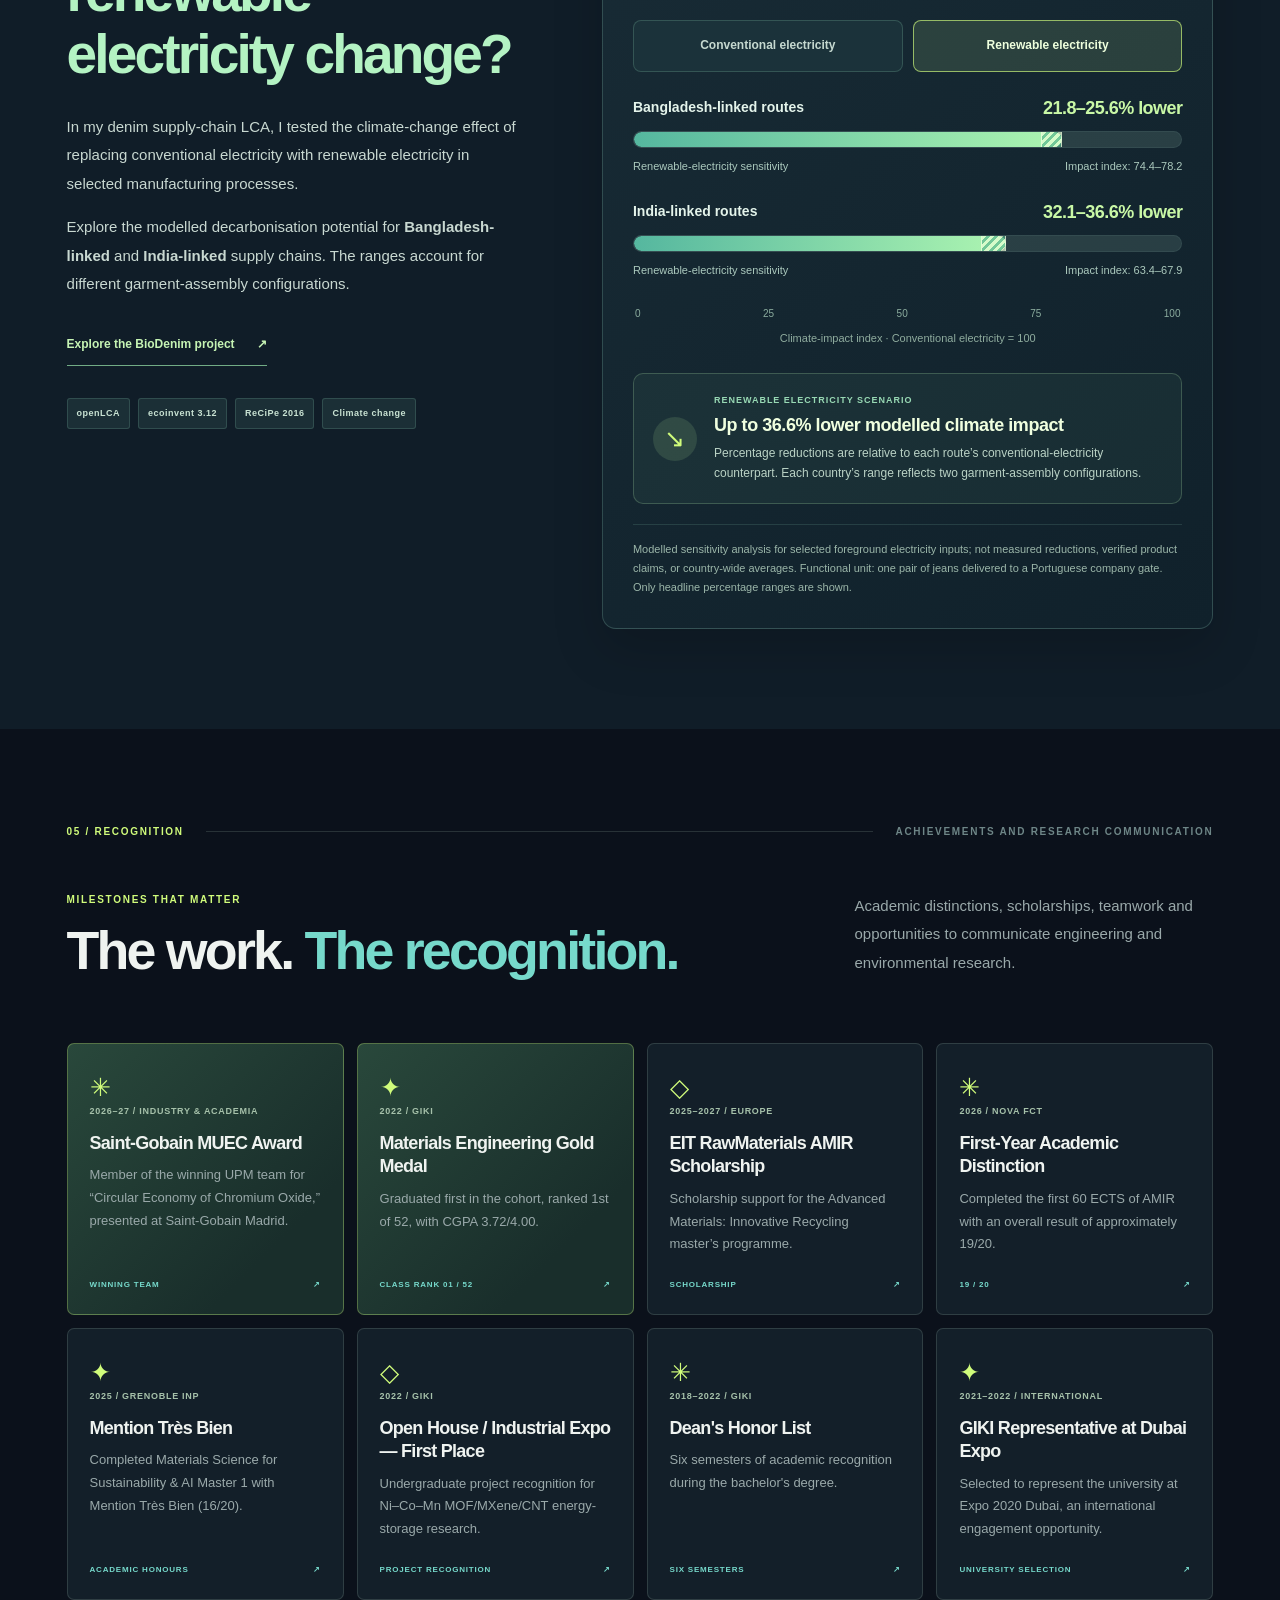
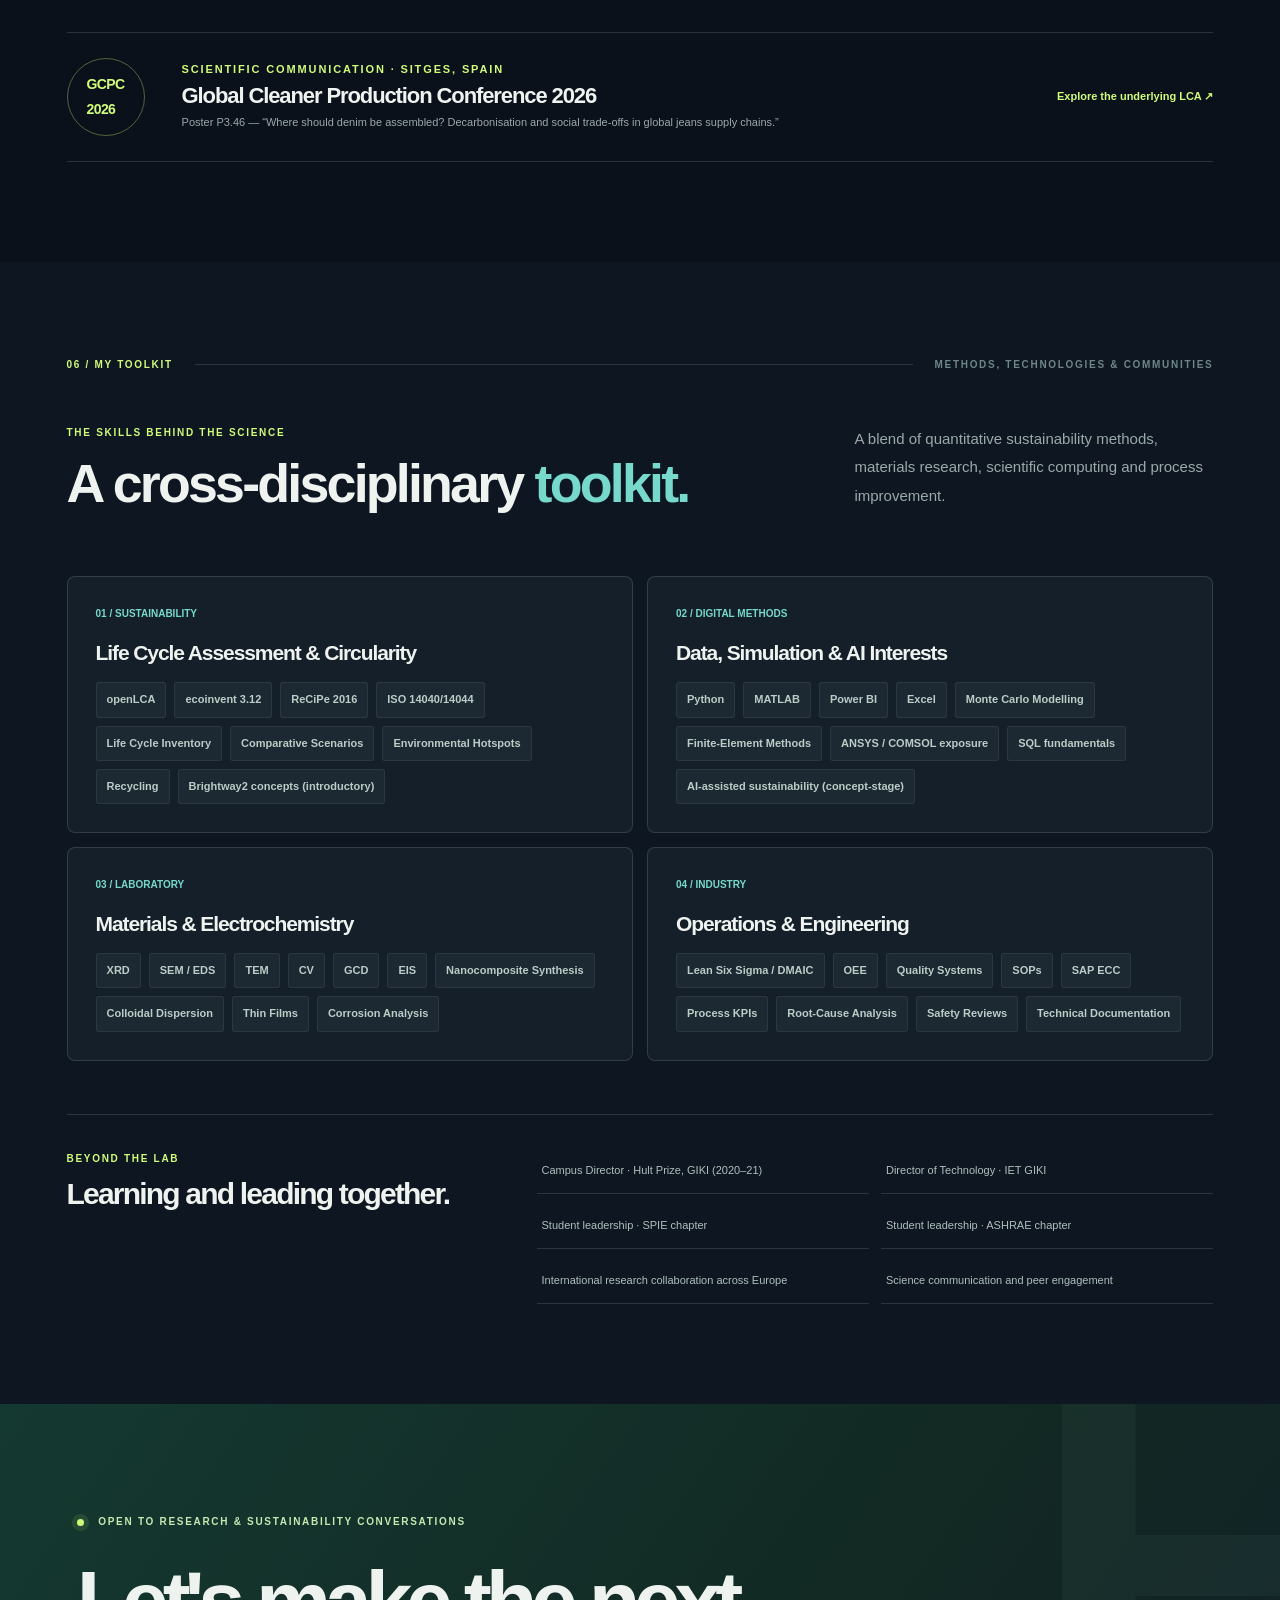
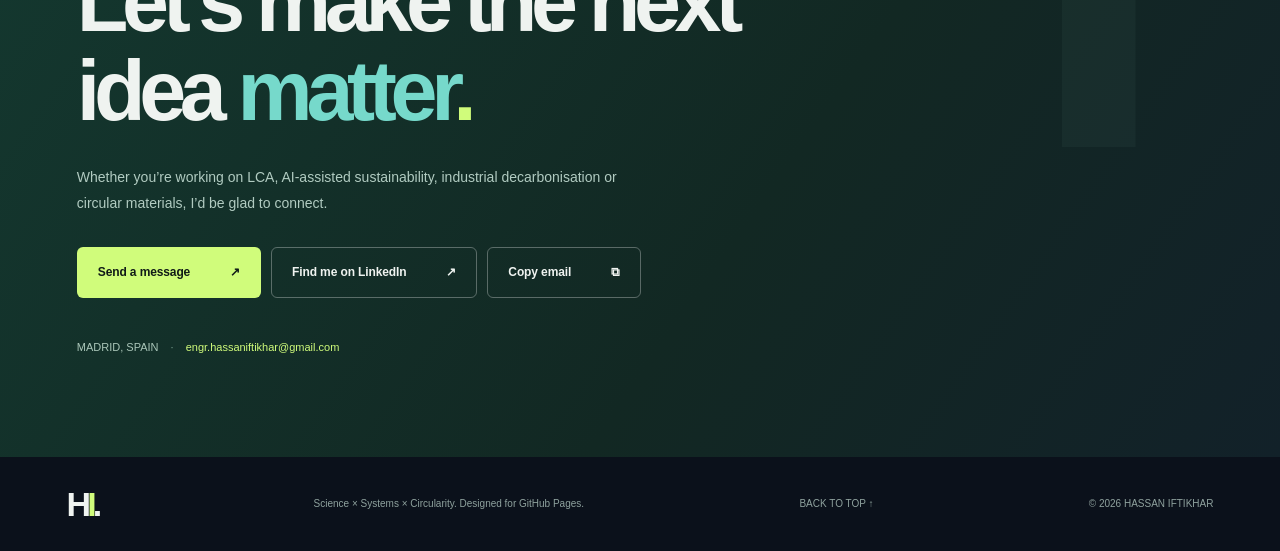
==== commit 780e49c6: "Complete portfolio with five remaining scientific project thumbnails" ====
--- a/index.html
+++ b/index.html
@@ -249,7 +249,7 @@
   <div class="section-top"><span class="section-number">03 / WORK ARCHIVE</span><span class="section-rule"></span><span class="section-aside">CLICK ANY PROJECT TO EXPLORE</span></div>
   <div class="section-heading"><div><p class="eyebrow">RESEARCH × INDUSTRY × INNOVATION</p><h2 id="projects-title">Projects that <span>connect the dots.</span></h2></div><p>From denim supply-chain LCA and circular ceramics to supercapacitors, energy optimisation and computational materials science.</p></div>
   <div class="project-controls"><div class="filter-list" role="group" aria-label="Filter projects"><button type="button" class="filter-btn active" data-filter="all" aria-pressed="true">All work</button><button type="button" class="filter-btn" data-filter="lca" aria-pressed="false">LCA</button><button type="button" class="filter-btn" data-filter="circular" aria-pressed="false">Circular economy</button><button type="button" class="filter-btn" data-filter="materials" aria-pressed="false">Materials</button><button type="button" class="filter-btn" data-filter="energy" aria-pressed="false">Energy</button><button type="button" class="filter-btn" data-filter="digital" aria-pressed="false">AI & data</button><button type="button" class="filter-btn" data-filter="industry" aria-pressed="false">Industry</button></div><label class="search-field"><span class="search-glyph" aria-hidden="true">⌕</span><input type="search" id="project-search" placeholder="Search work..." aria-label="Search projects"></label></div>
-  <div class="projects-meta"><span id="project-count">SHOWING 15 OF 15 PROJECTS</span><span>ILLUSTRATED RESEARCH · FIRST 10 PROJECTS</span></div>
+  <div class="projects-meta"><span id="project-count">SHOWING 15 OF 15 PROJECTS</span><span>15 PROJECTS · SCIENTIFIC ILLUSTRATIONS</span></div>
   <div id="project-grid" class="project-grid" aria-live="polite"></div><p class="project-empty" id="project-empty" hidden>No projects match these filters. Try another search.</p>
 </section>
 
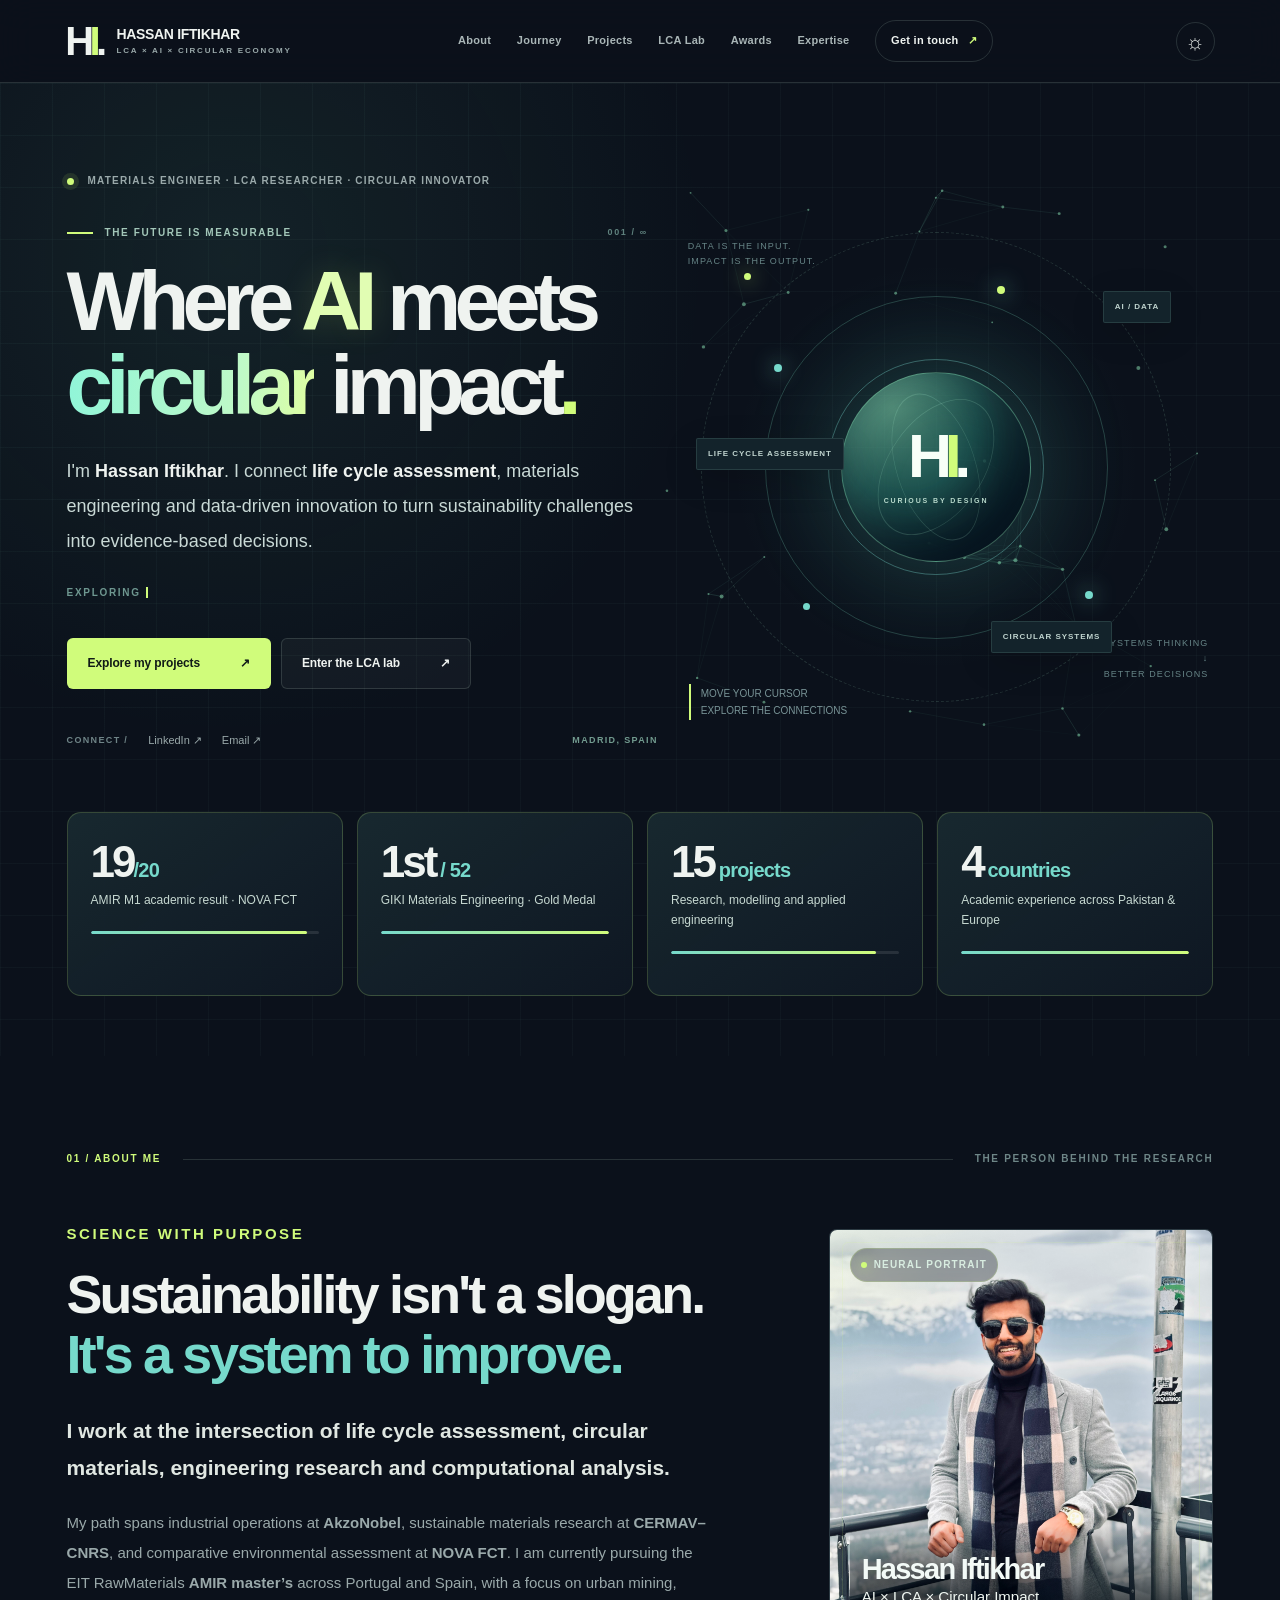
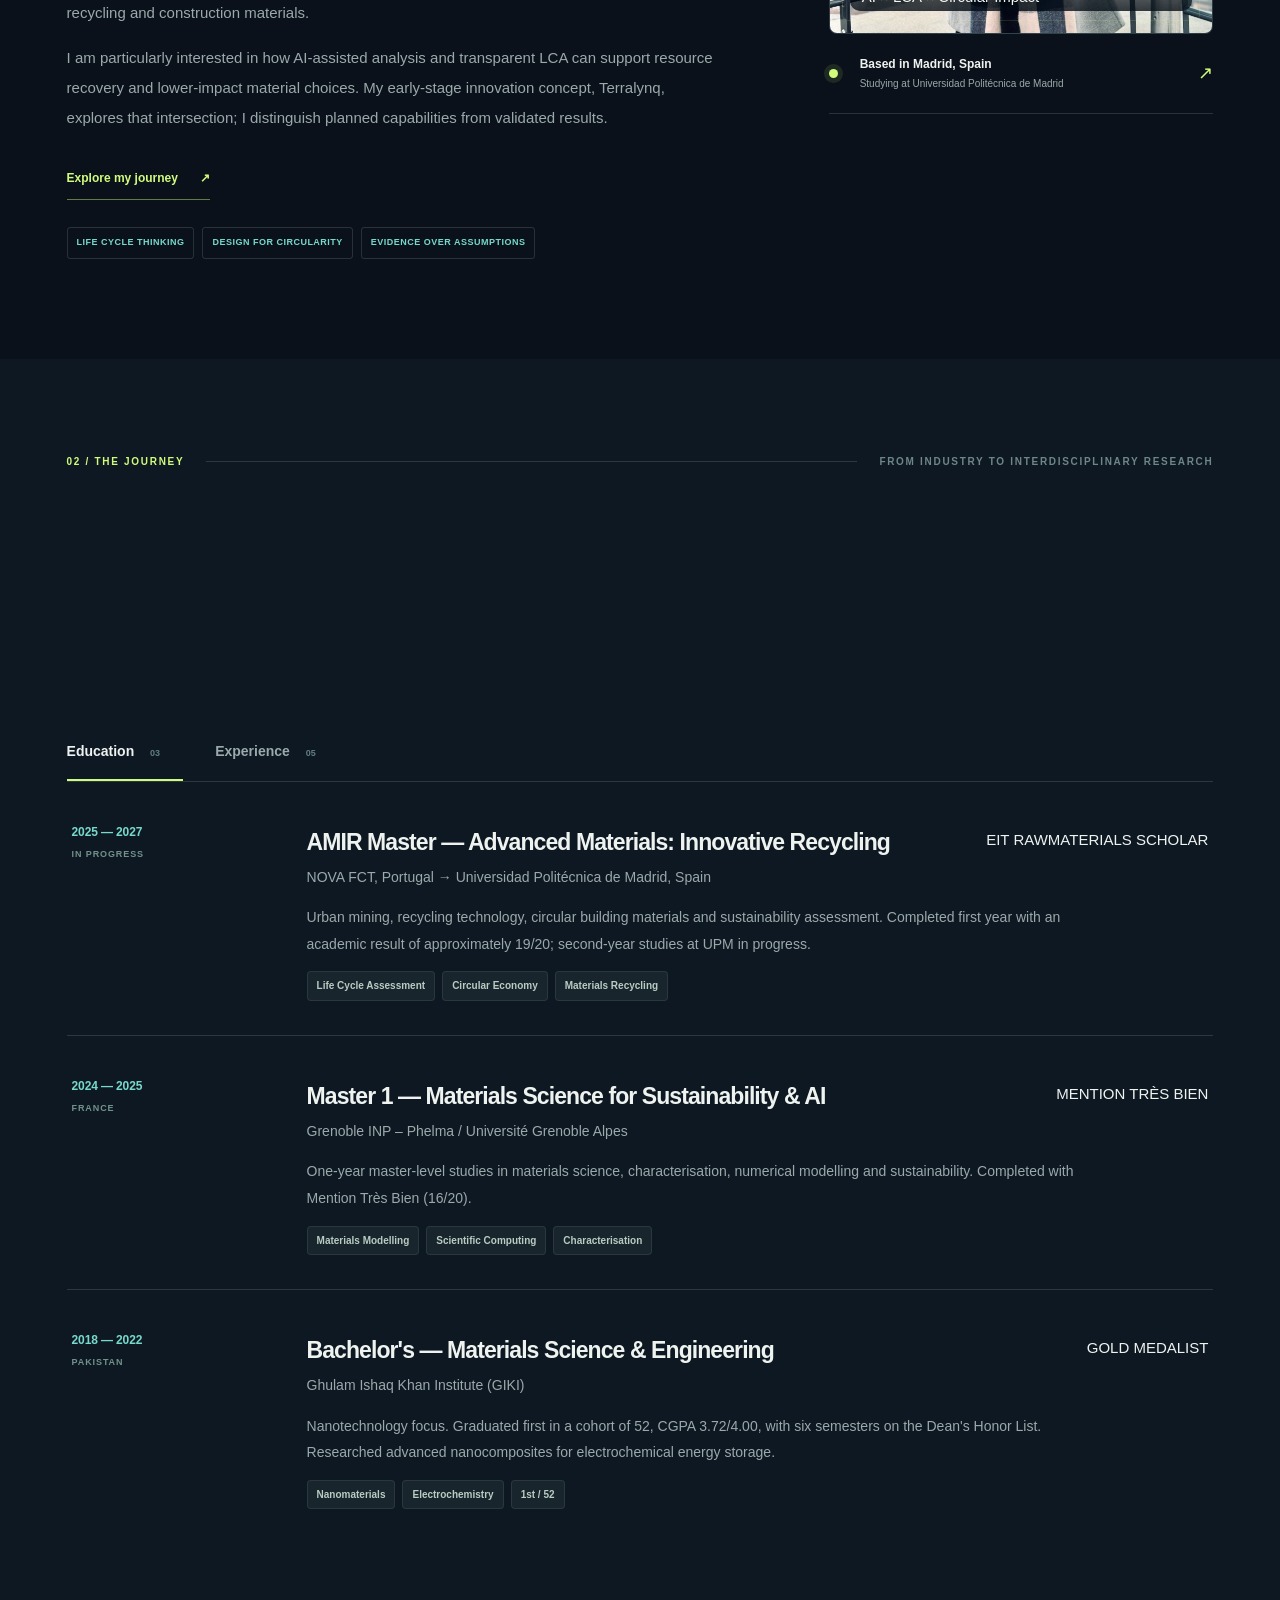
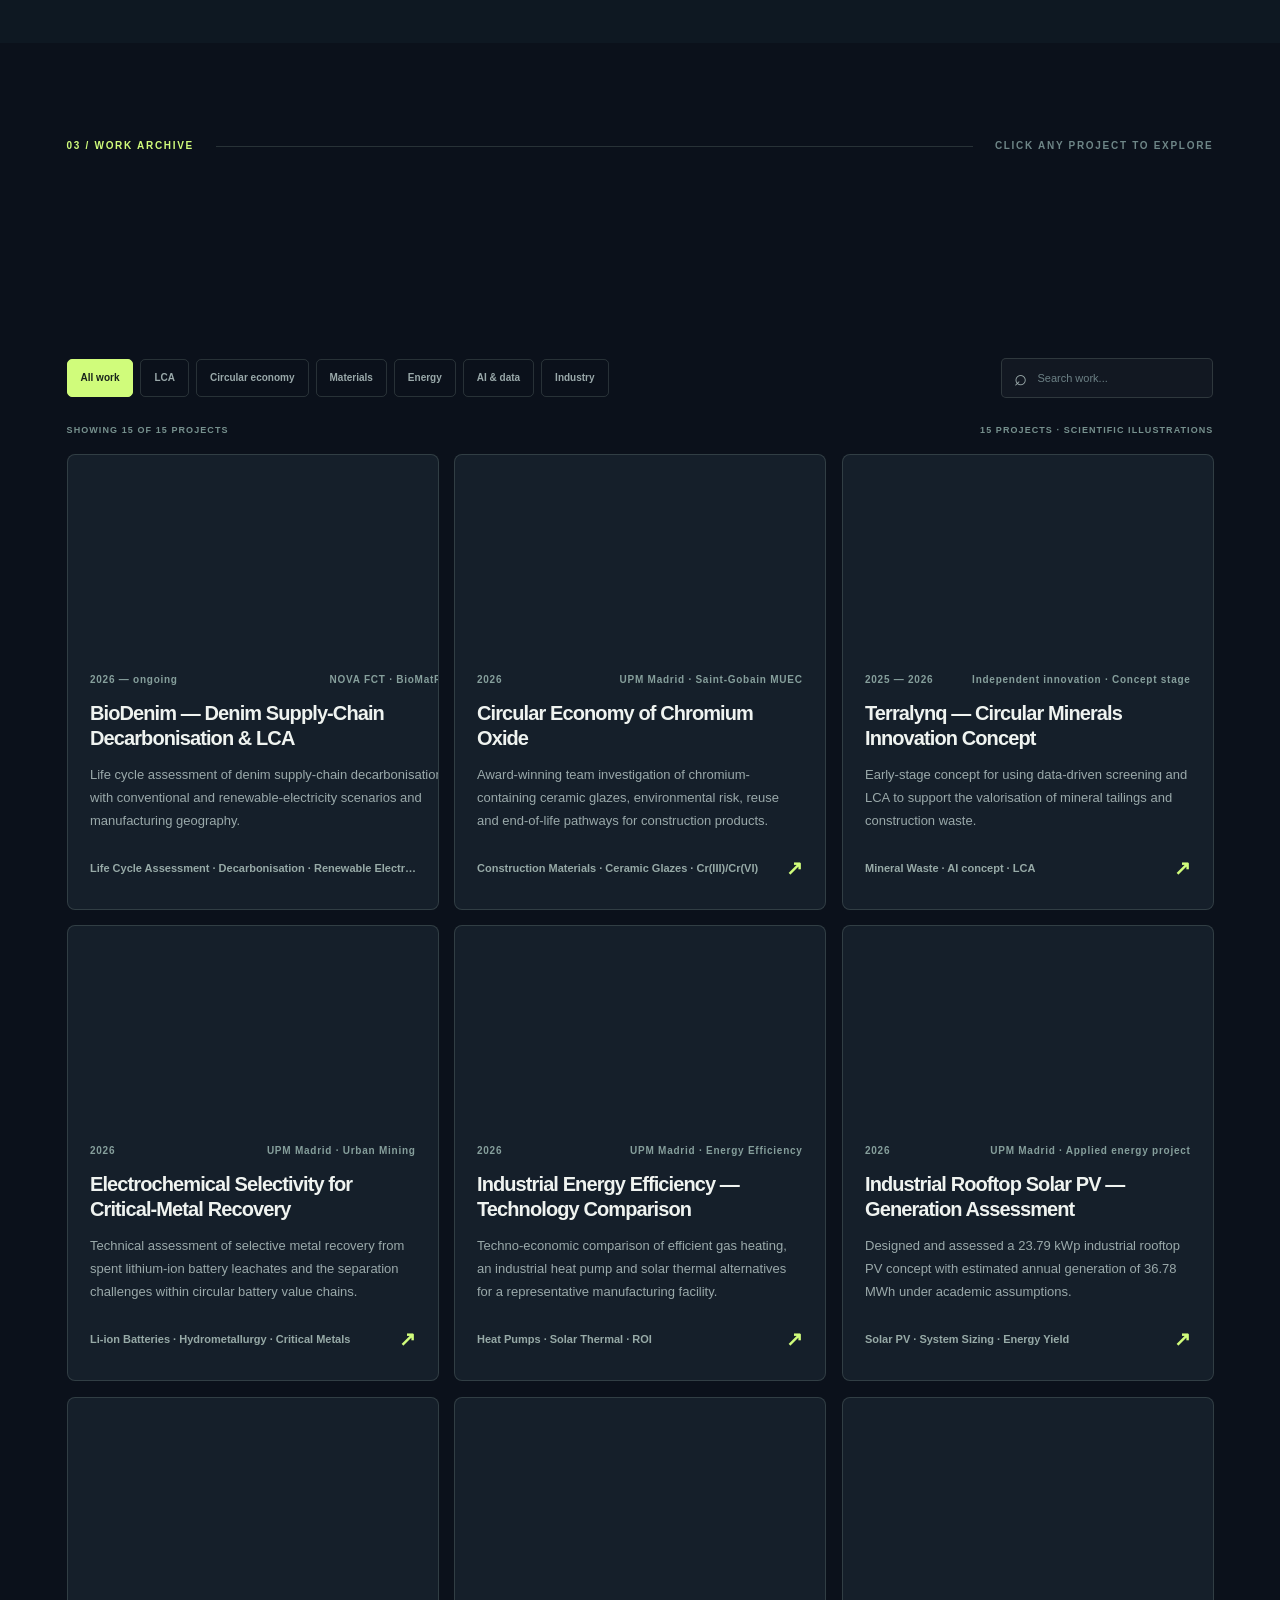
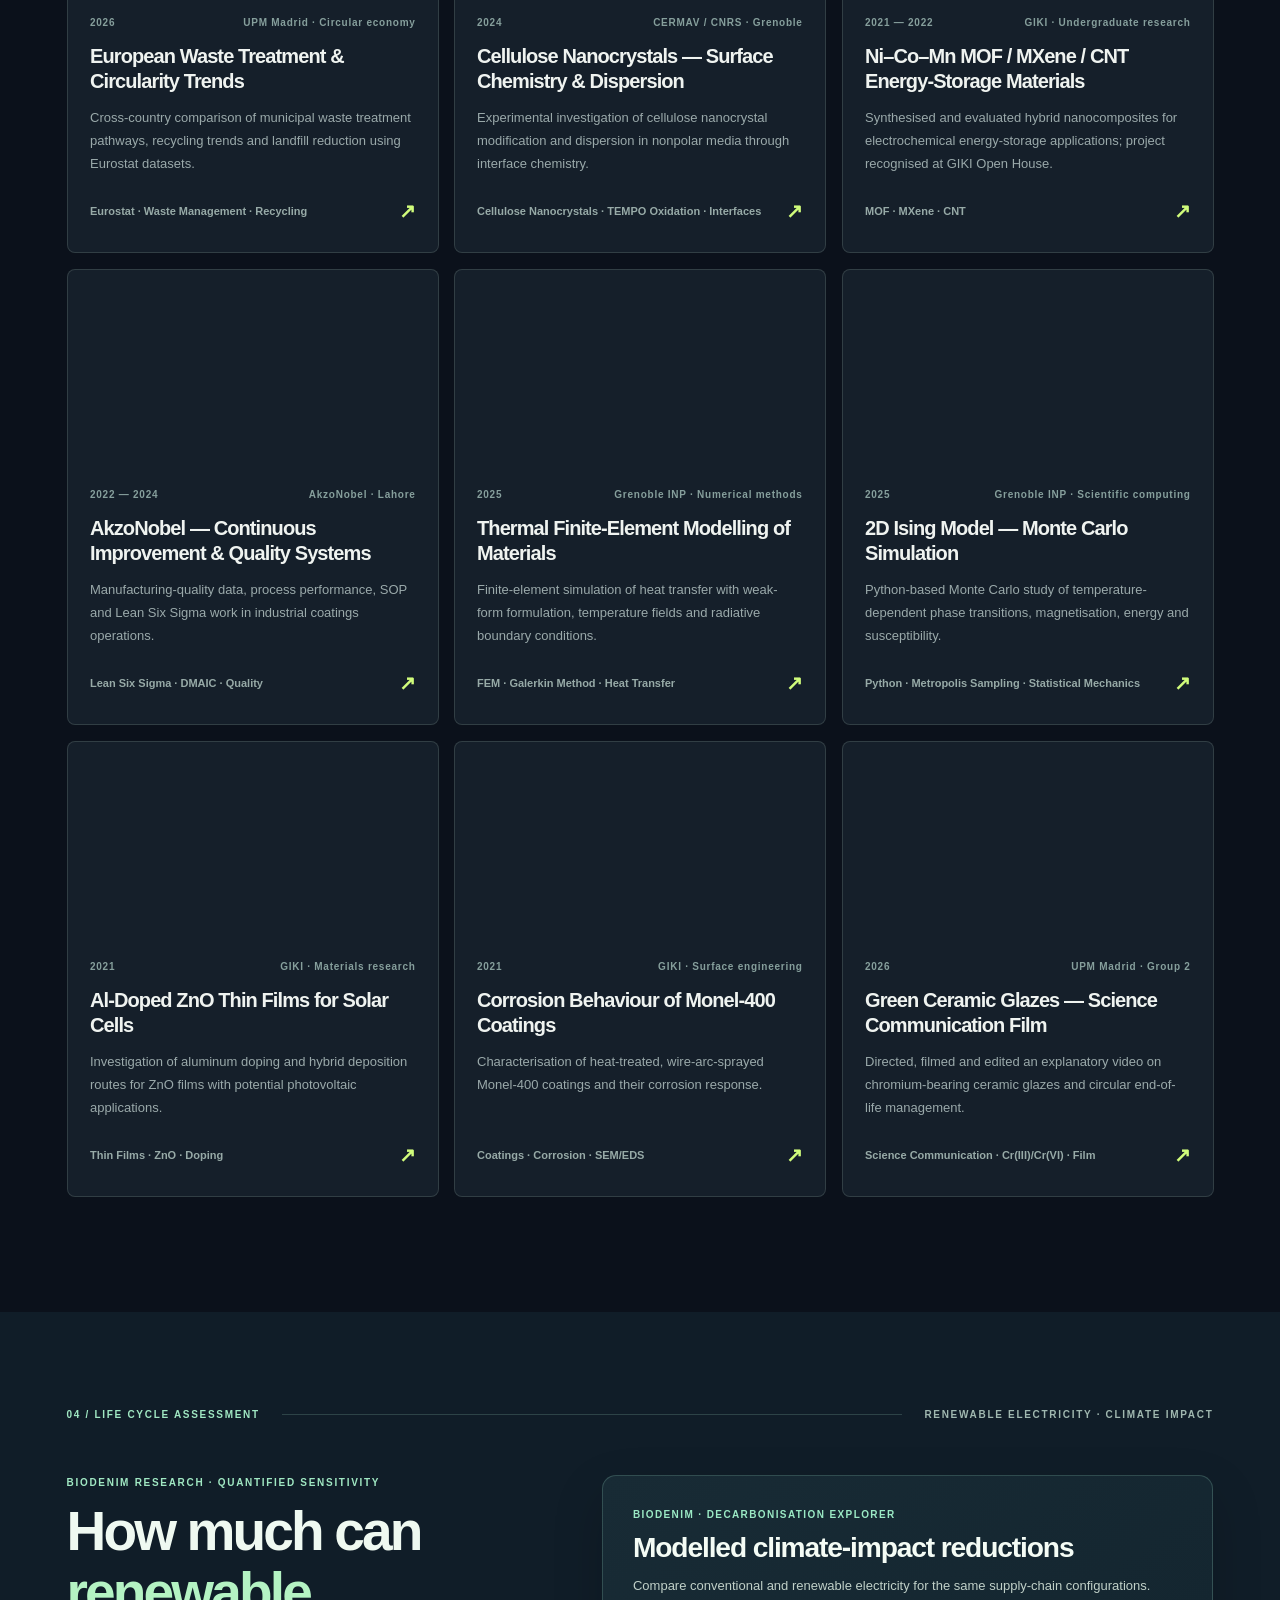
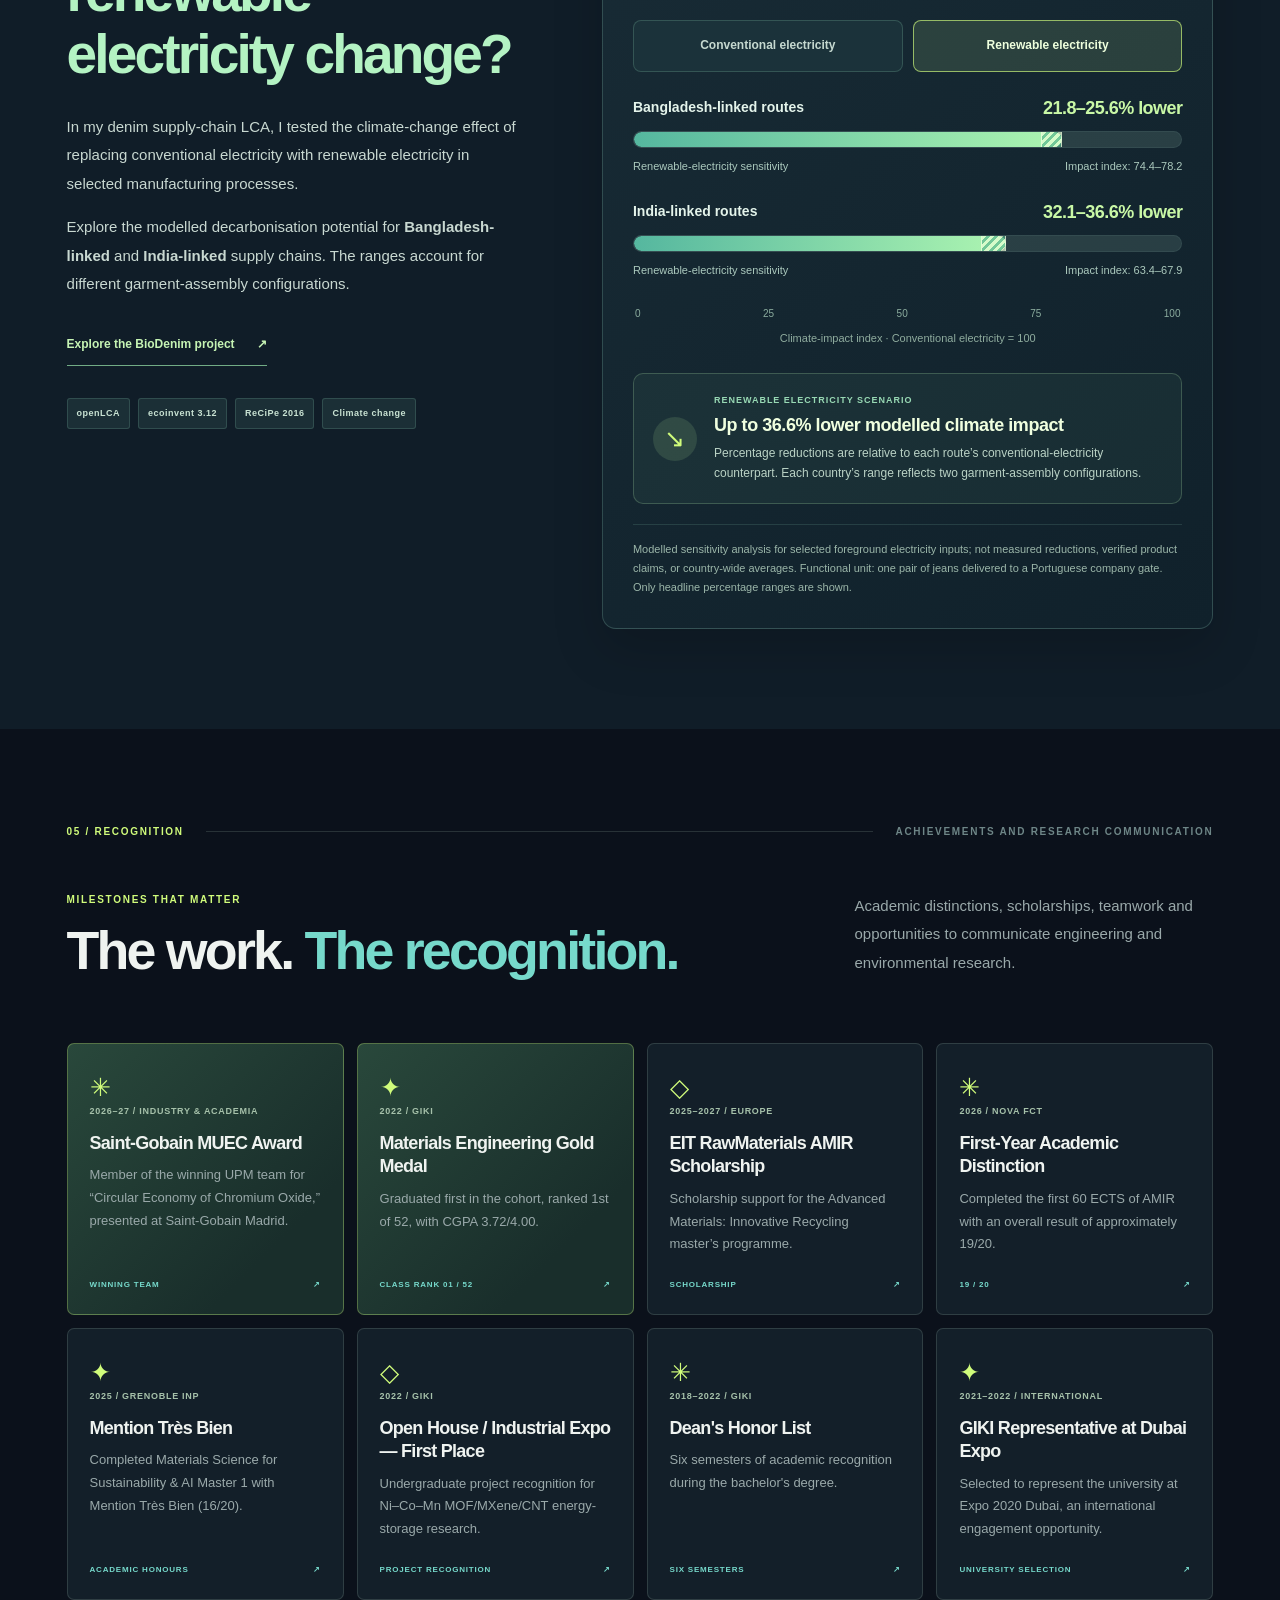
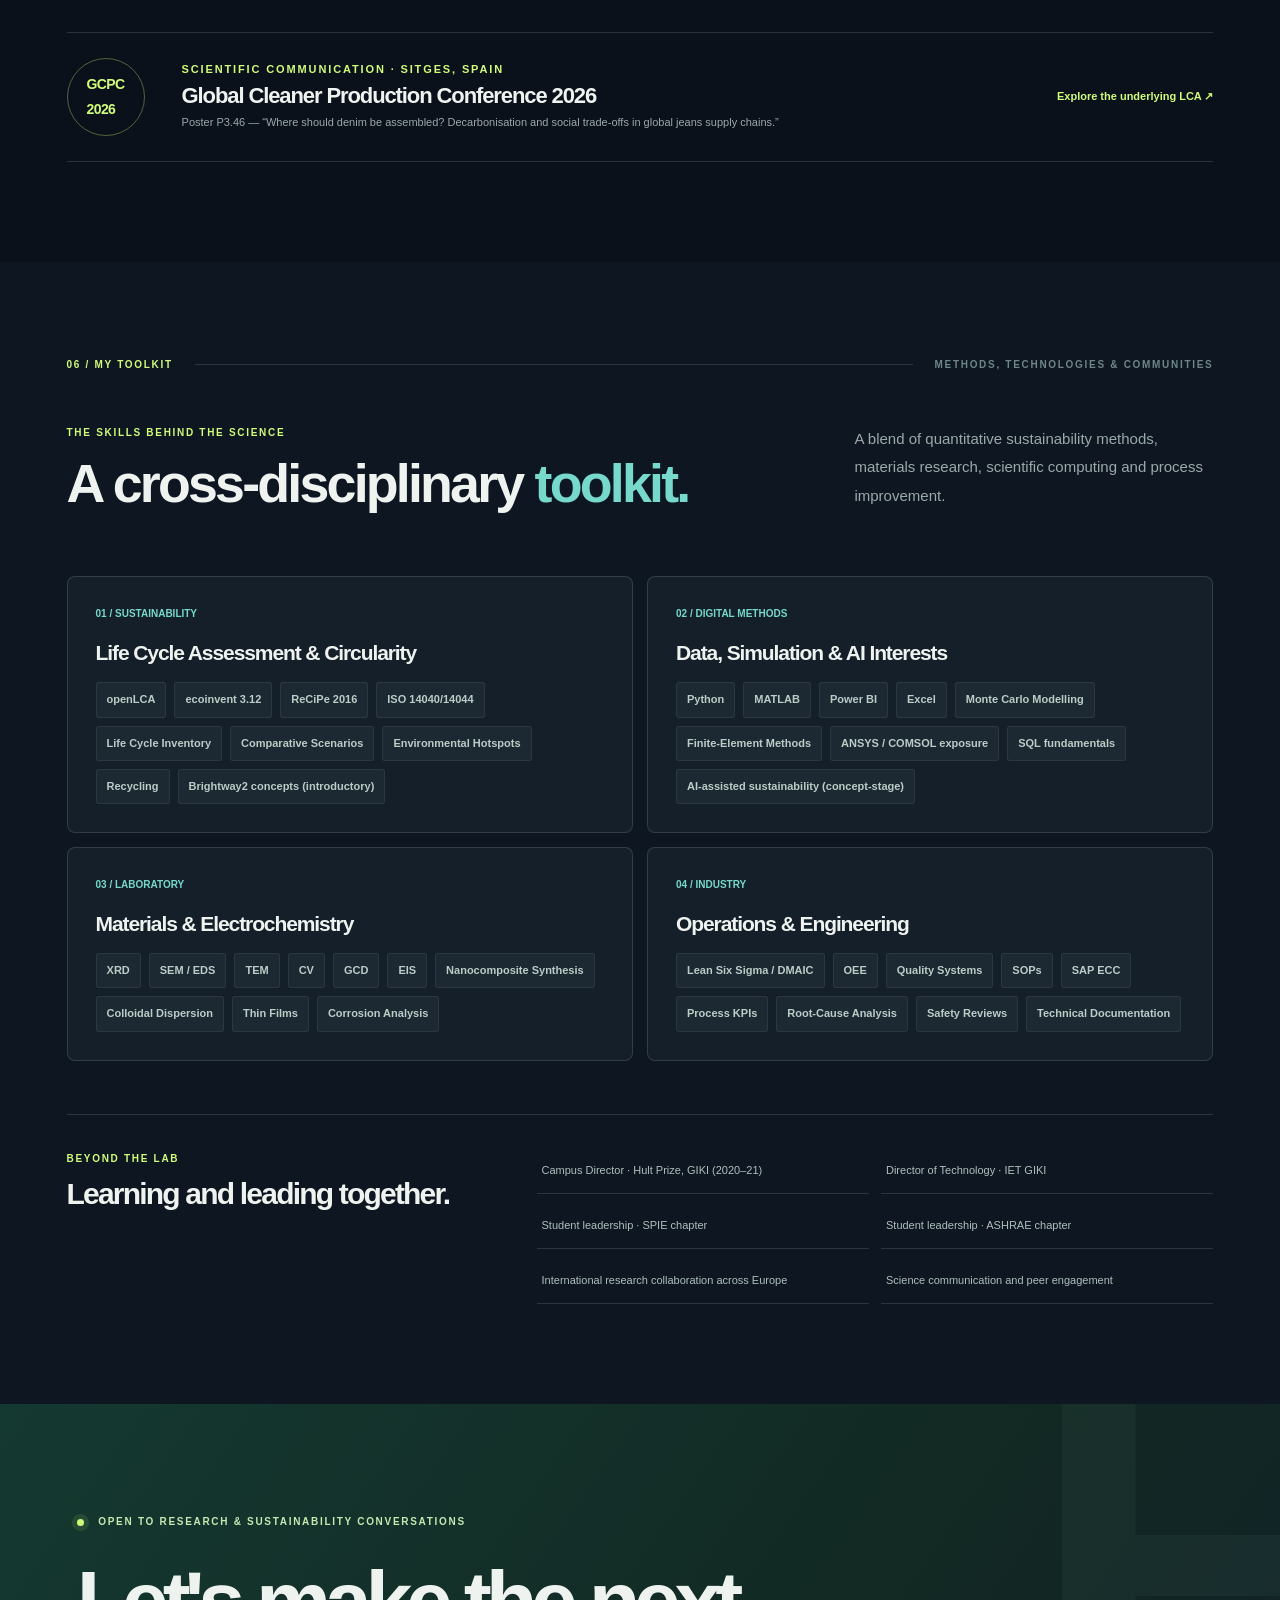
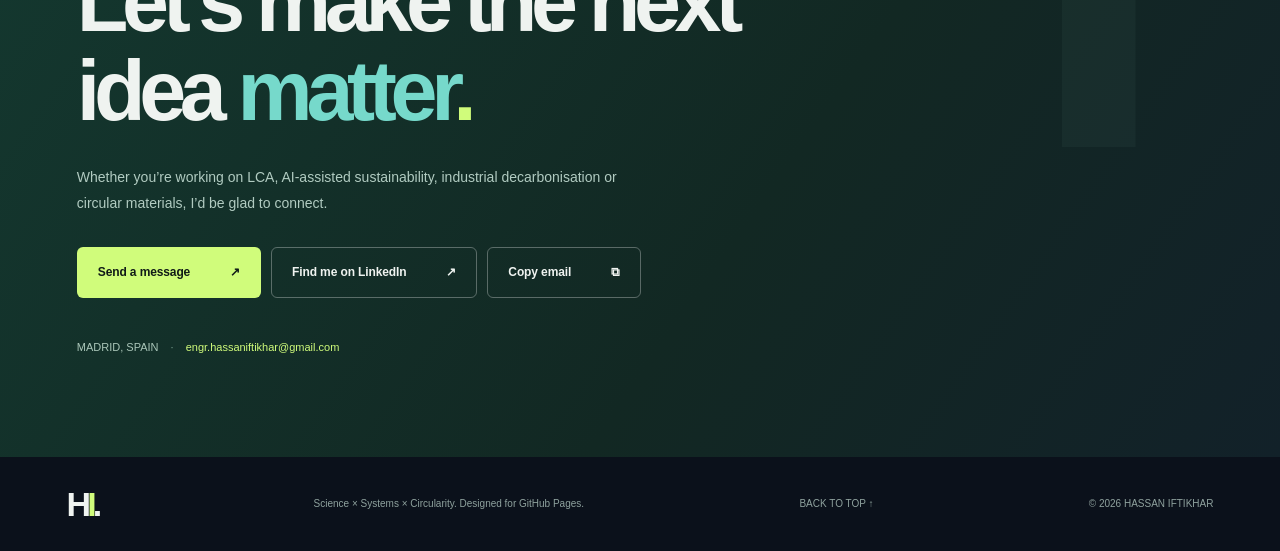
==== commit 1bb53399: "Refresh versioned assets so all 15 illustrated project cards appear" ====
--- a/index.html
+++ b/index.html
@@ -9,7 +9,7 @@
   <meta property="og:title" content="Hassan Iftikhar | AI × Circularity × Life Cycle Assessment">
   <meta property="og:description" content="Where AI meets circular impact. Research, engineering, awards and projects by Hassan Iftikhar.">
   <link rel="icon" type="image/svg+xml" href="assets/favicon.svg">
-  <link rel="stylesheet" href="assets/css/style.css?v=20261104-thumbs-lca">
+  <link rel="stylesheet" href="assets/css/style.css?v=20261104-all15-780e49">
   <style>
     .portrait-neural-card{display:grid;gap:12px}
     .portrait-neural-frame{height:405px;position:relative;border-radius:8px;overflow:hidden;border:1px solid var(--line);background:radial-gradient(circle at 50% 35%,rgba(72,156,148,.28),rgba(16,29,41,.95) 70%)}
@@ -38,8 +38,8 @@
     @media(max-width:570px){.portrait-neural-frame{height:320px}.portrait-neural-status strong{font-size:18px}.portrait-neural-badge{font-size:8px;padding:8px 10px}}
   </style>
 
-  <script defer src="assets/js/data.js?v=20261104-thumbs-lca"></script>
-  <script defer src="assets/js/main.js?v=20261104-thumbs-lca"></script>
+  <script defer src="assets/js/data.js?v=20261104-all15-780e49"></script>
+  <script defer src="assets/js/main.js?v=20261104-all15-780e49"></script>
   <script defer src="assets/js/experience.js"></script>
   <title>Hassan Iftikhar — Where AI Meets Circular Impact</title>
 
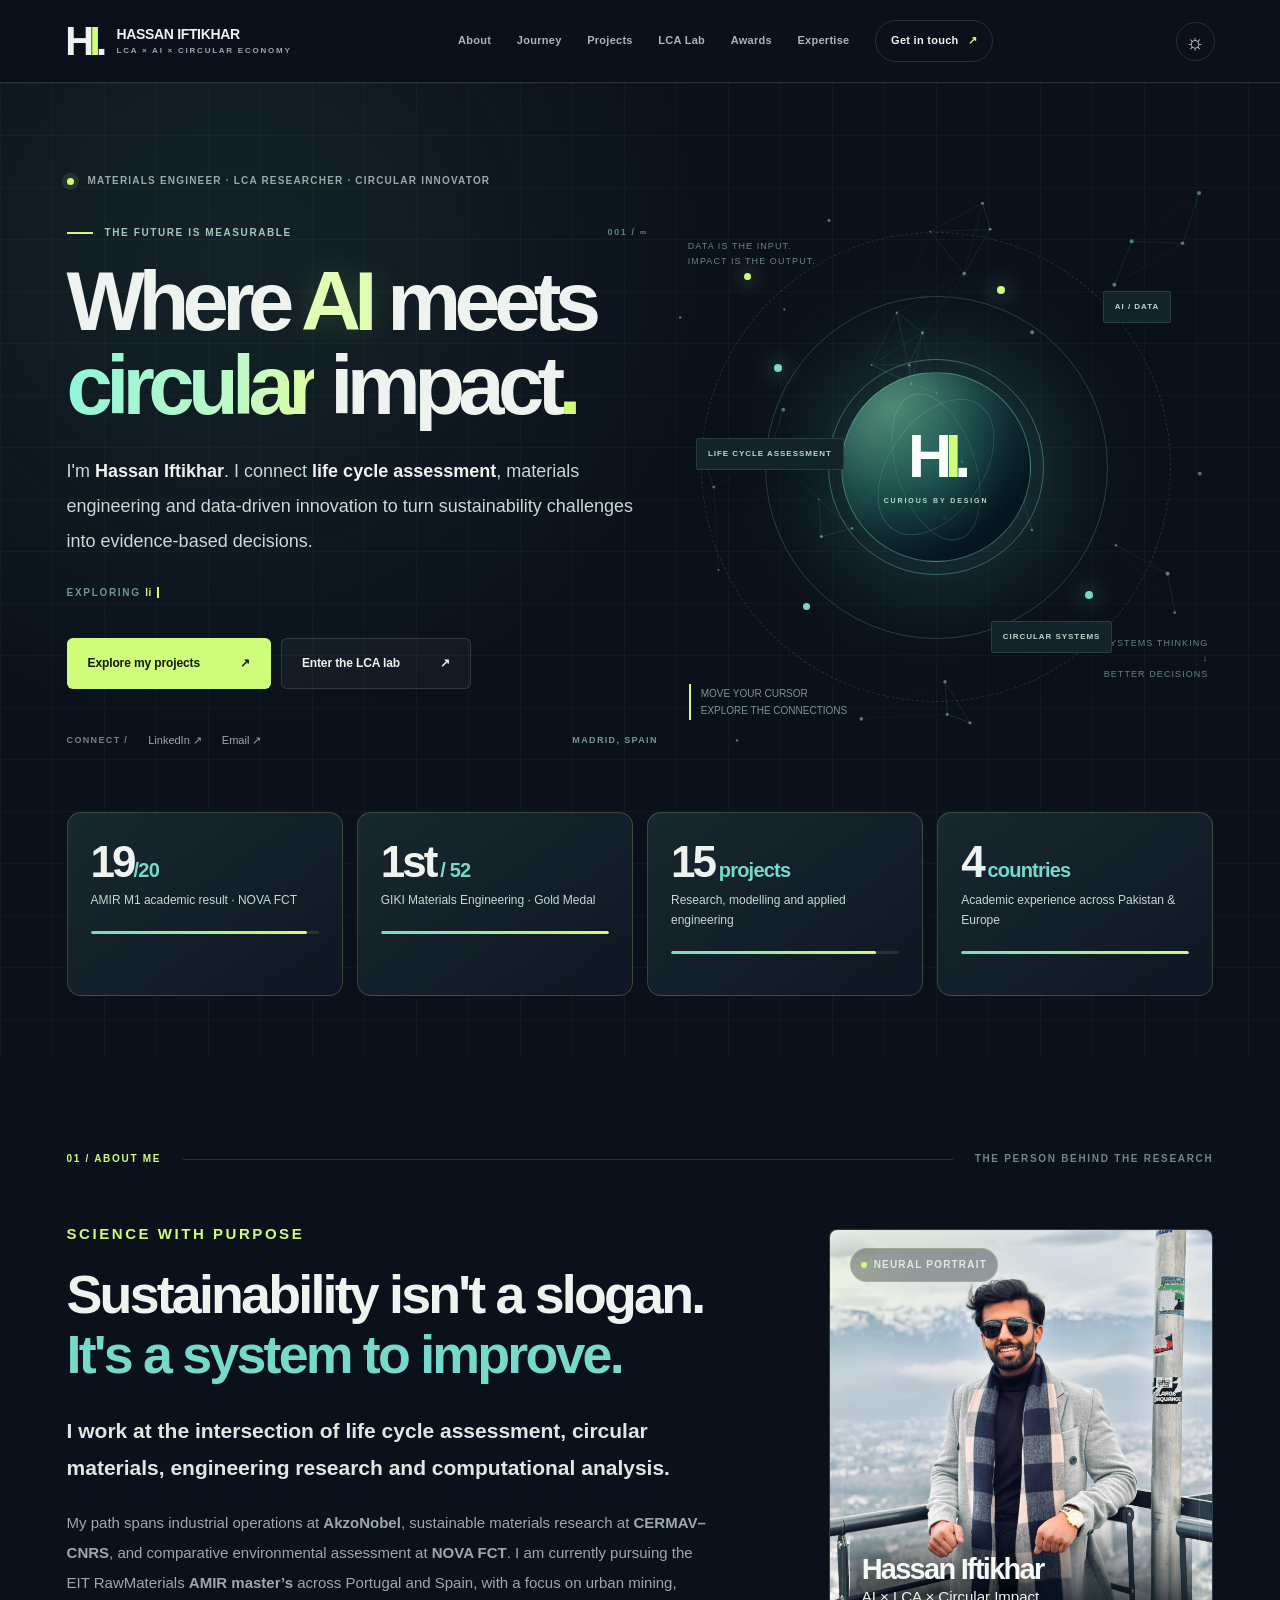
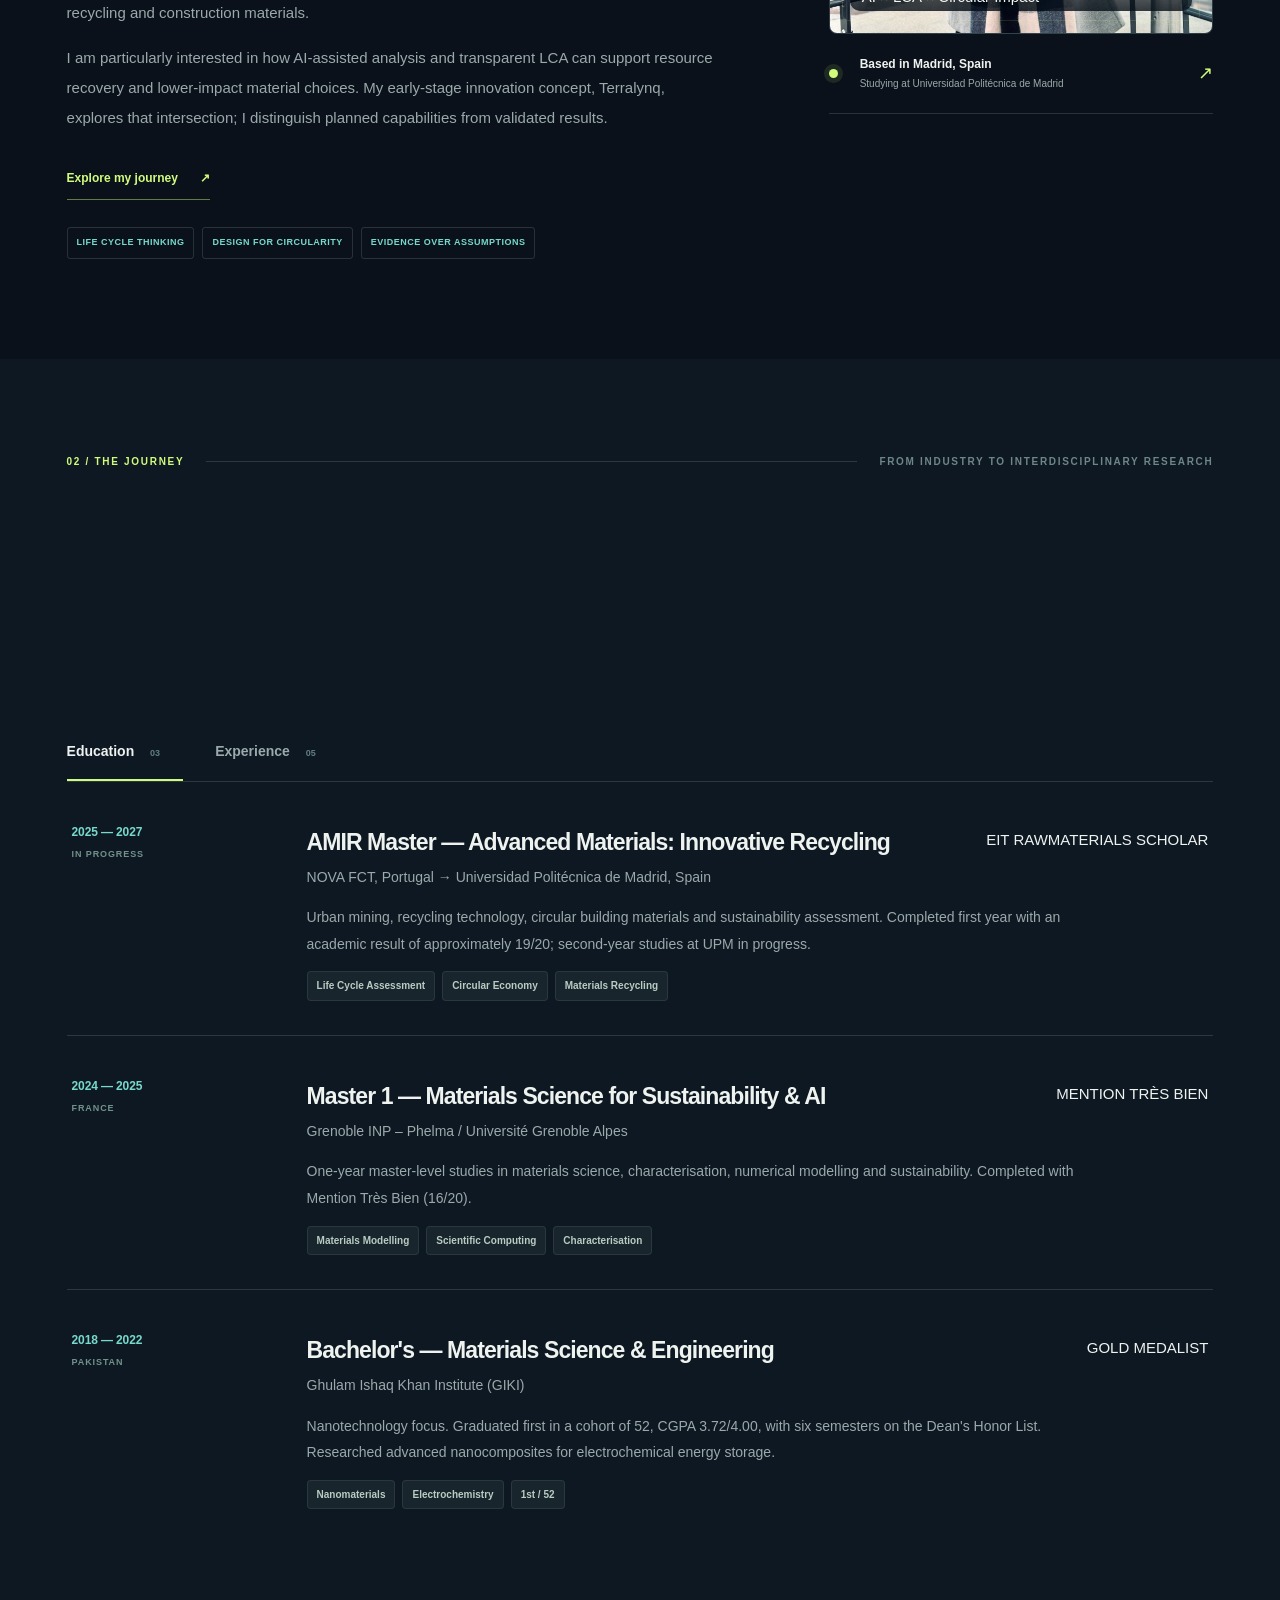
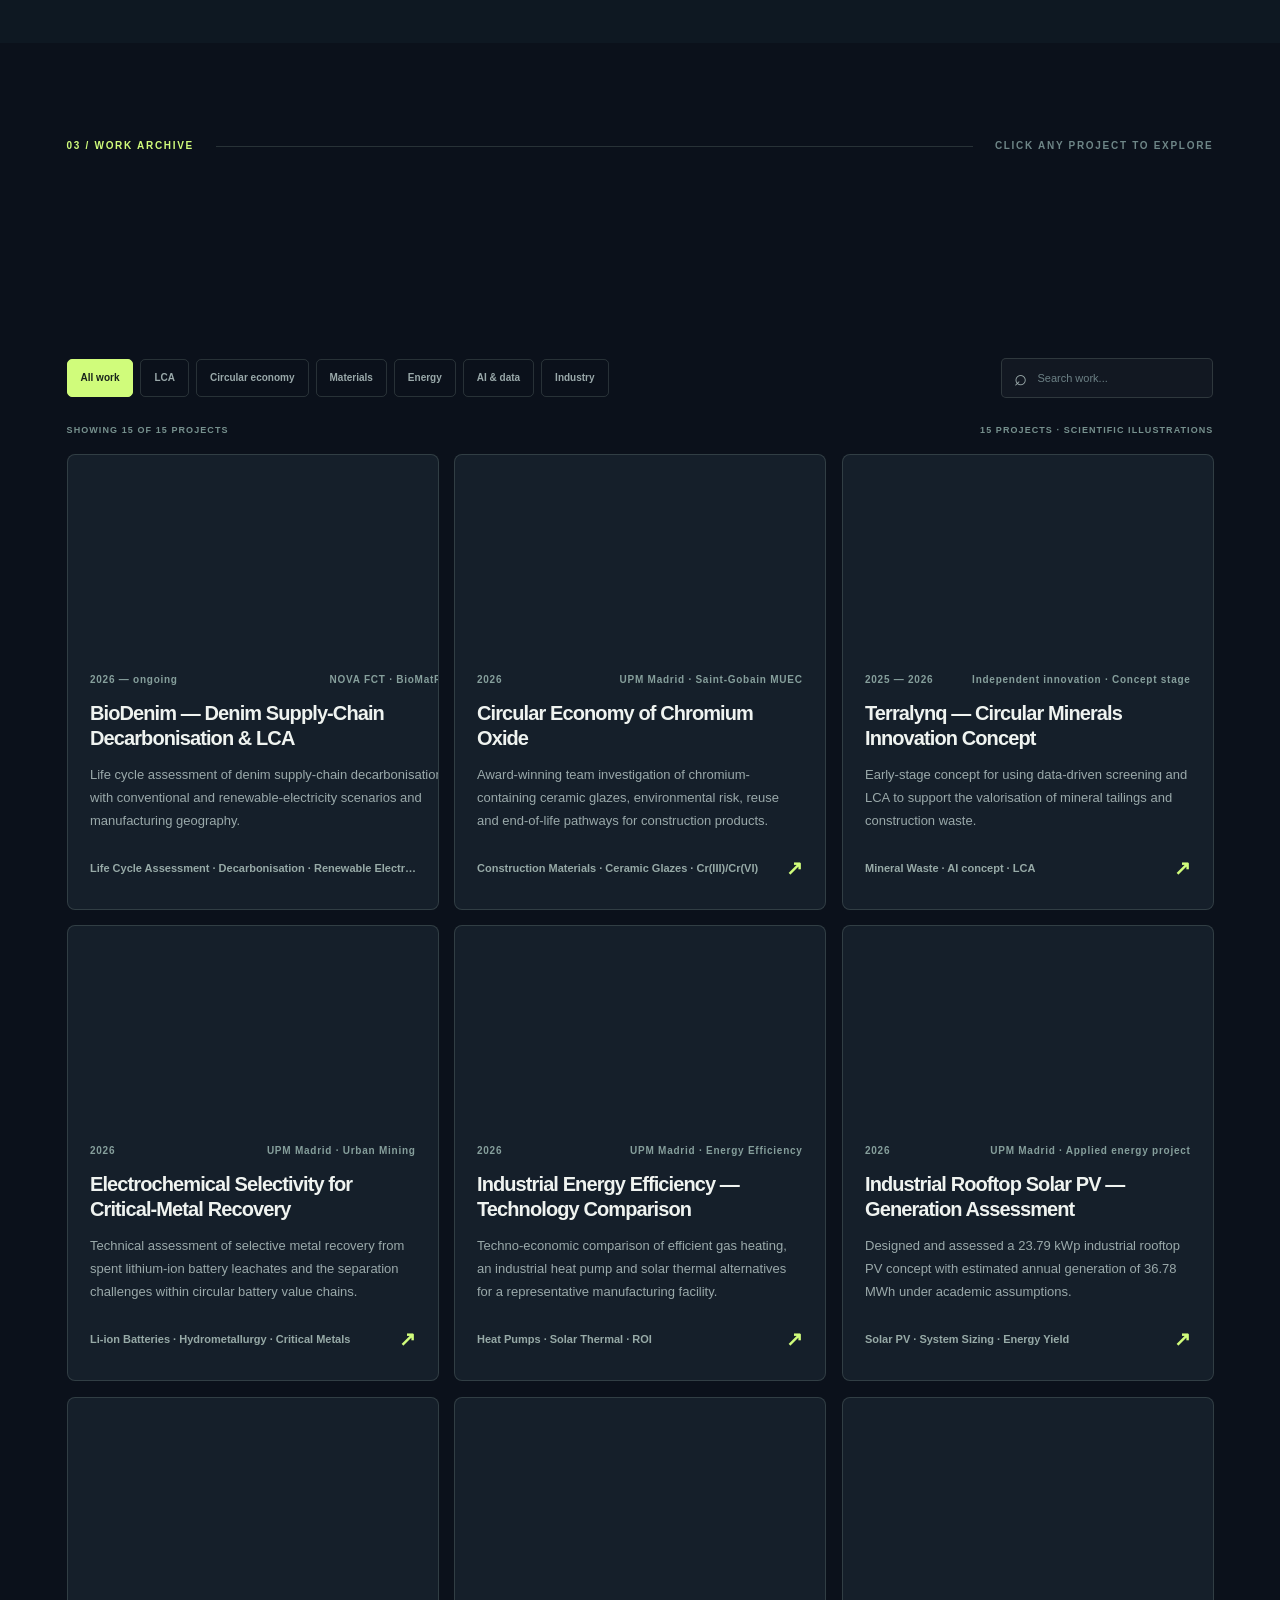
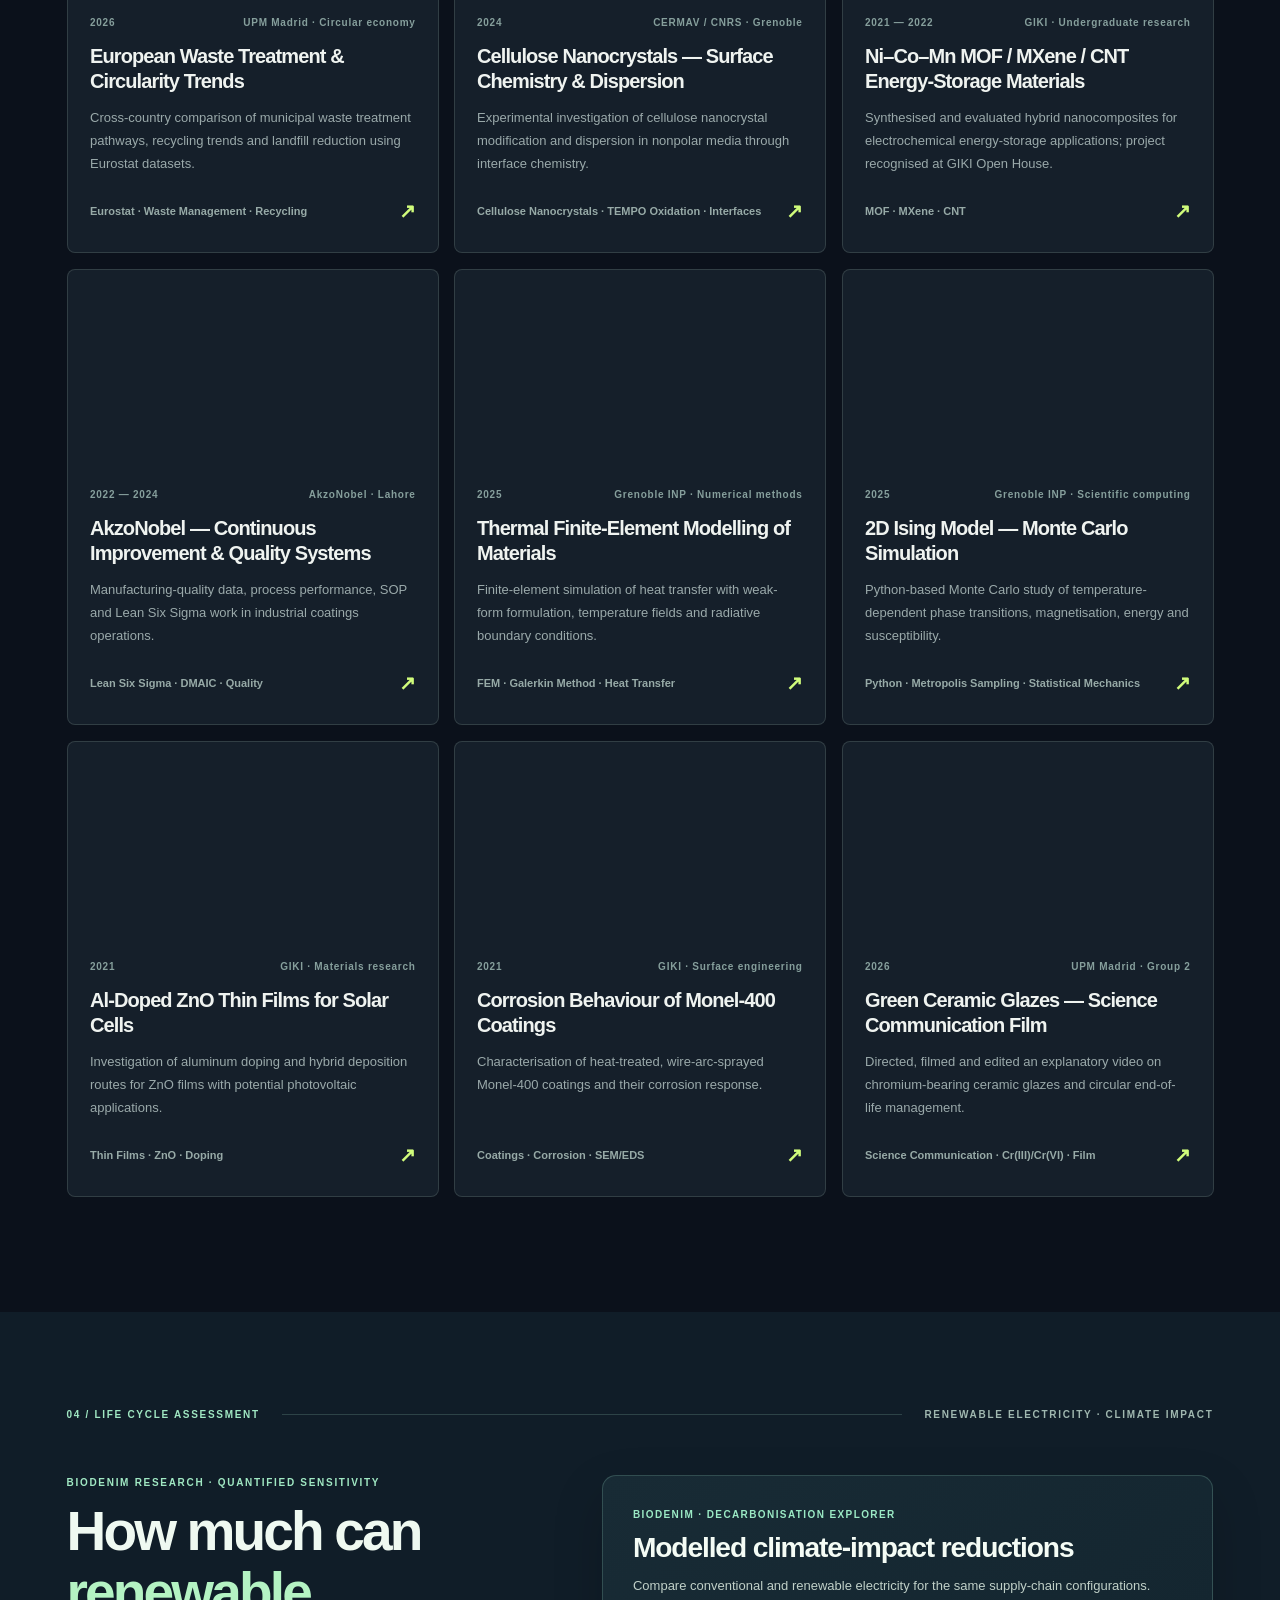
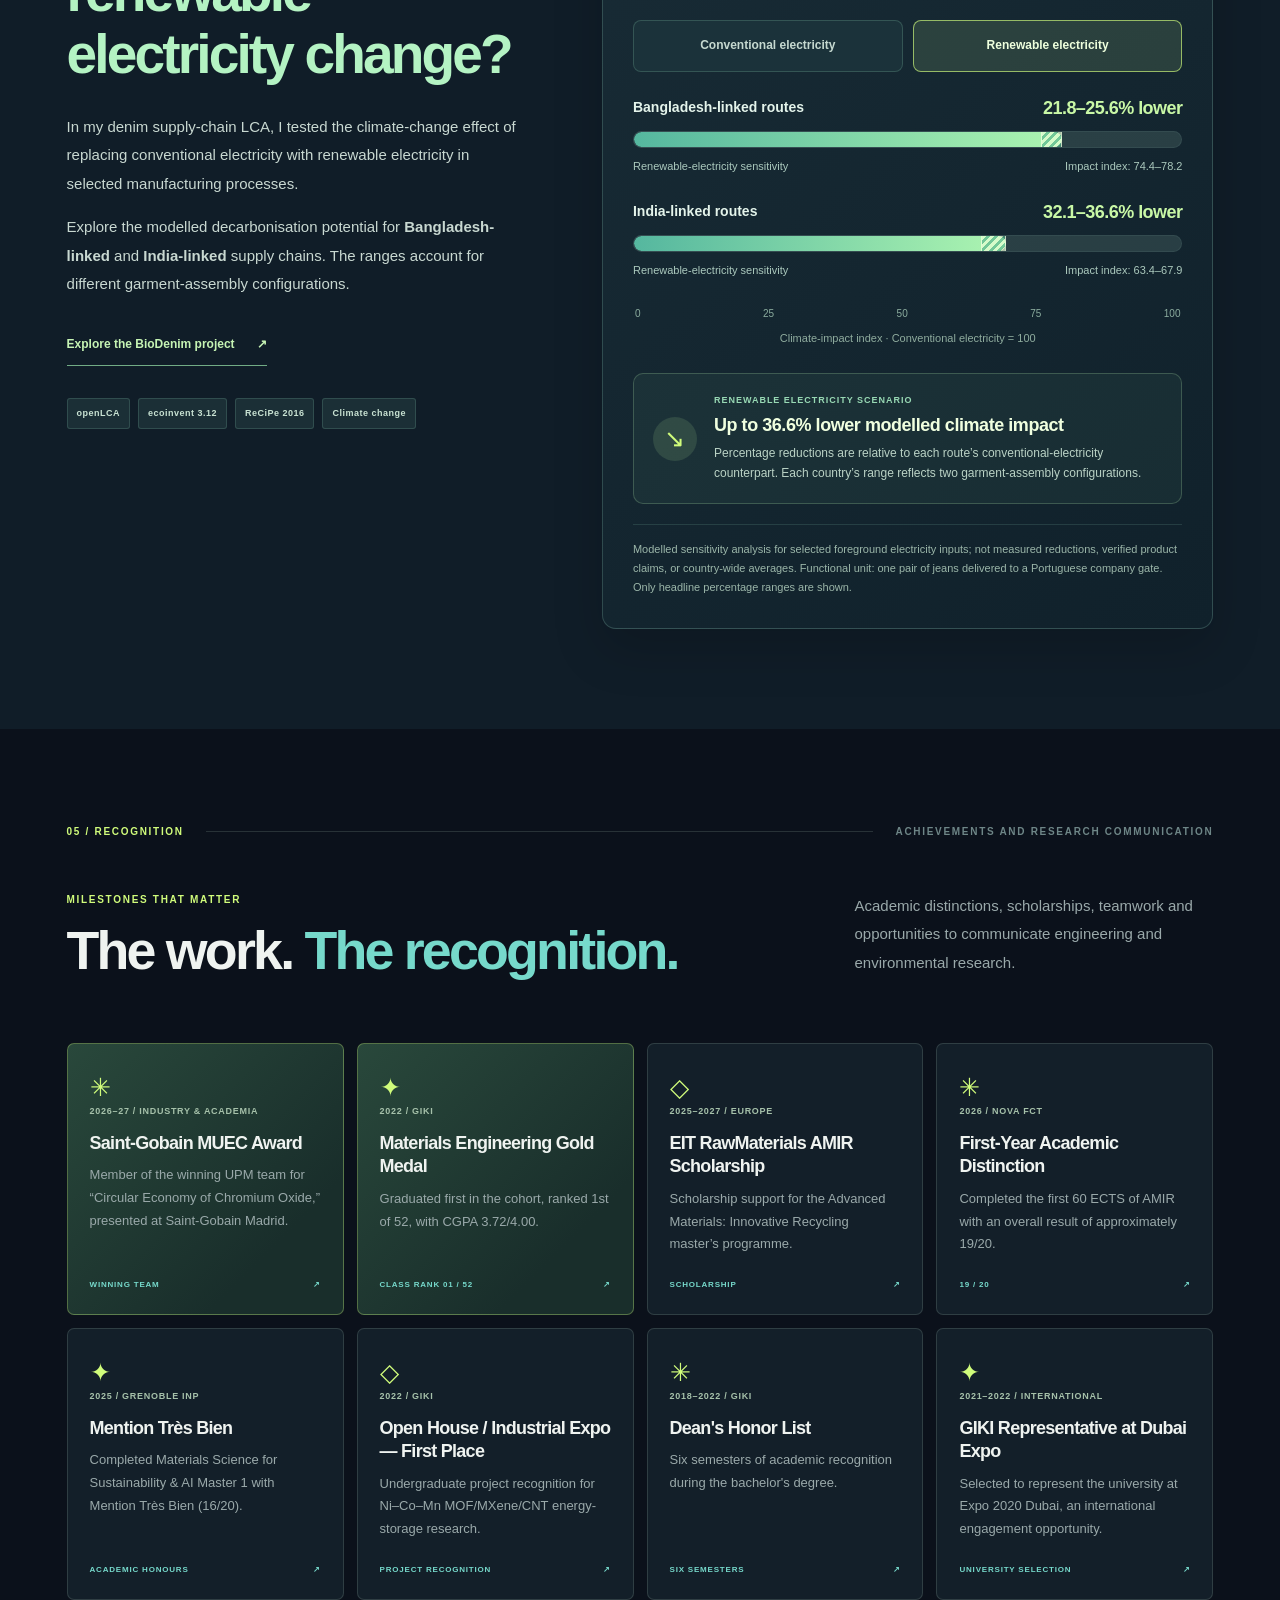
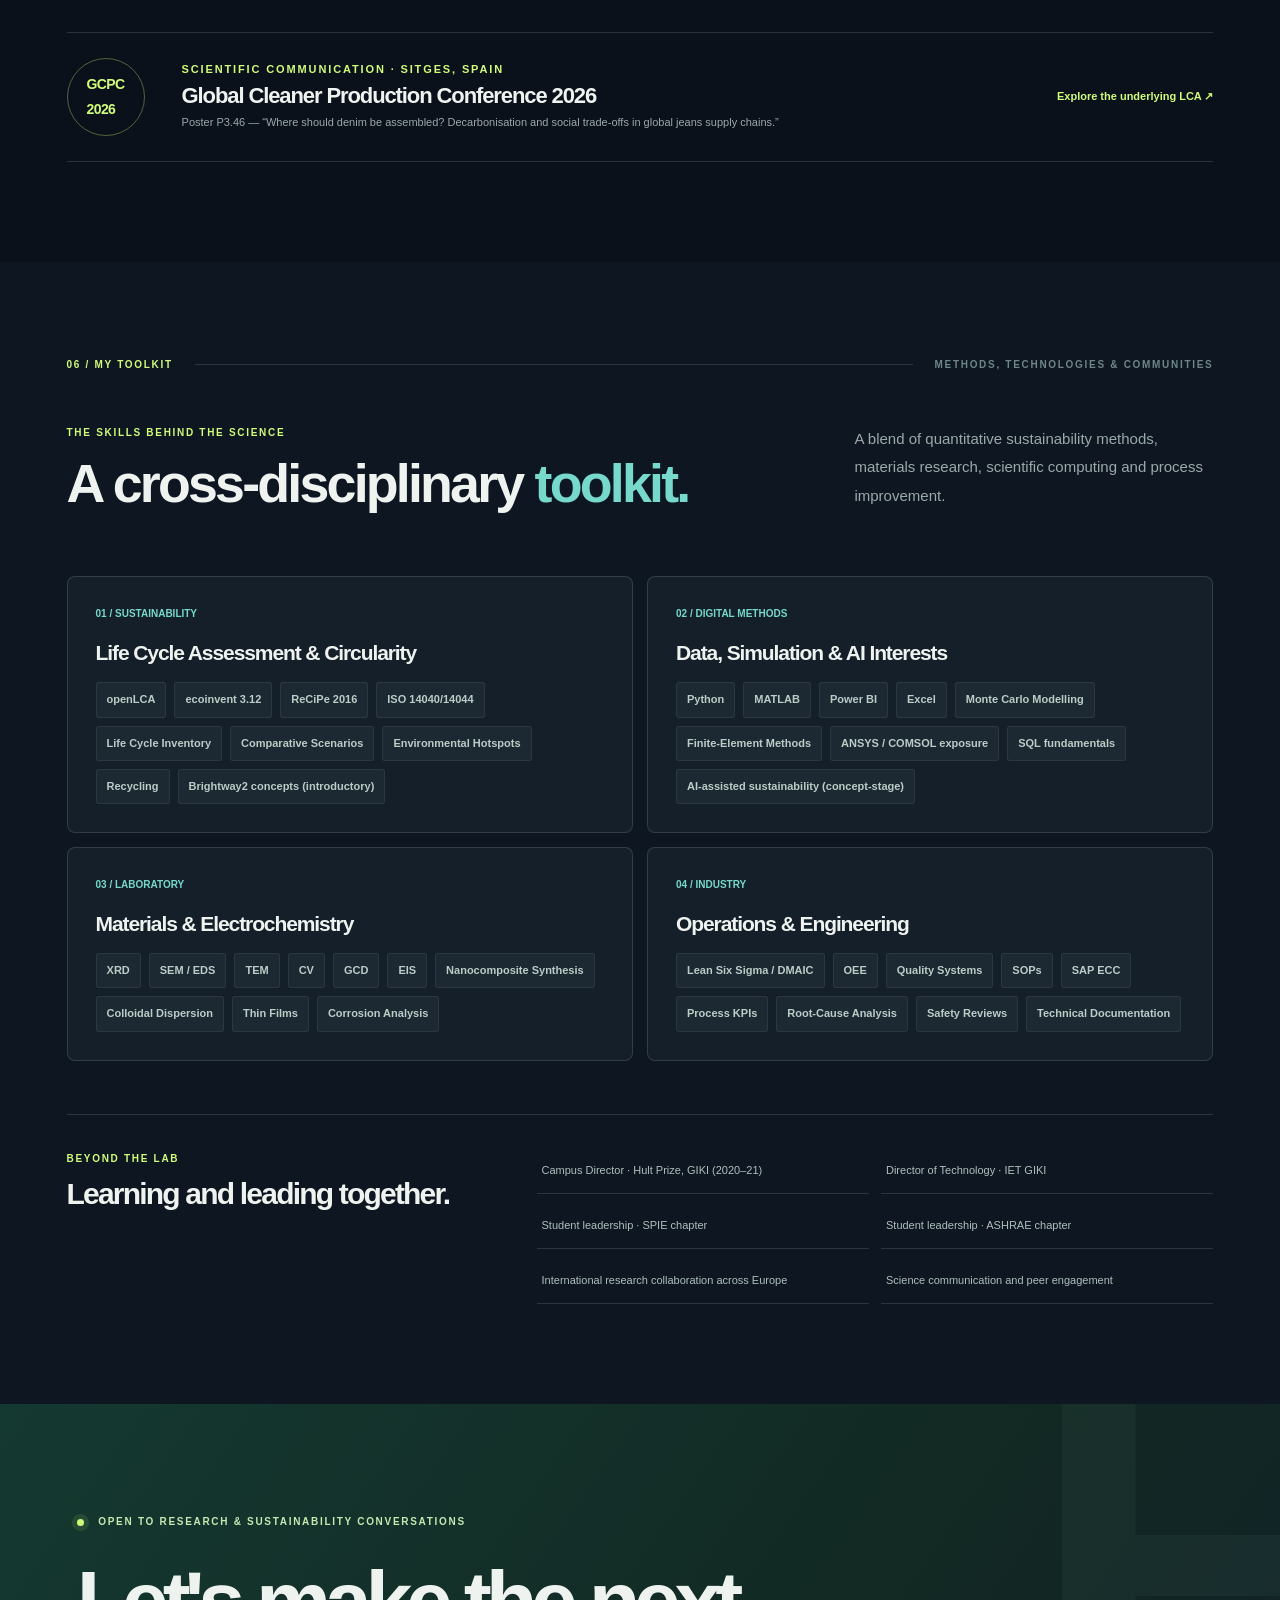
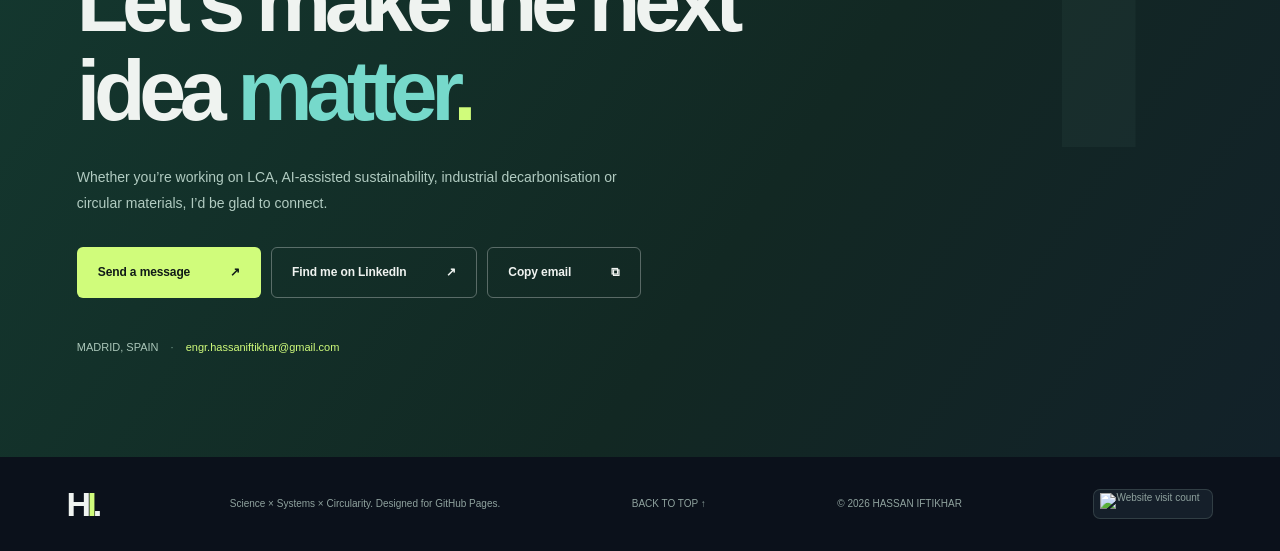
==== commit 502016f6: "Add lightweight page-view counter to portfolio footer" ====
--- a/index.html
+++ b/index.html
@@ -164,6 +164,12 @@
 @media(max-width:570px){.lca-clean .lca-country-top{align-items:flex-start;flex-direction:column;gap:5px}.lca-clean .lca-country-result{font-size:17px}.lca-clean .lca-country-foot{flex-direction:column;align-items:flex-start;gap:3px}.lca-clean .lca-country-foot>span:last-child{text-align:left}.lca-clean .lca-result-insight{padding:14px;gap:11px}.lca-clean .lca-result-insight strong{font-size:16px}}
 @media(prefers-reduced-motion:reduce){.lca-clean .lca-index-bar,.lca-clean .lca-index-range{transition:none}}
 </style>
+
+  <style id="site-visit-counter-style">
+    .site-footer .footer-visit-counter{display:inline-flex;align-items:center;justify-content:center;flex:0 0 auto;min-width:110px;min-height:28px;padding:3px 6px;border:1px solid var(--line);border-radius:7px;background:var(--surface);line-height:1}
+    .site-footer .footer-visit-counter img{display:block;width:auto;max-width:130px;height:22px;object-fit:contain}
+    @media(max-width:640px){.site-footer .footer-visit-counter{width:auto;order:5;margin-top:2px}}
+  </style>
 </head>
 <body>
 <a class="skip-link" href="#main">Skip to content</a>
@@ -320,7 +326,7 @@
 
 <section id="contact" class="contact-section" aria-labelledby="contact-title"><div class="contact-ornament" aria-hidden="true">HI.</div><div class="contact-inner"><p class="eyebrow"><span class="live-dot"></span> OPEN TO RESEARCH & SUSTAINABILITY CONVERSATIONS</p><h2 id="contact-title">Let's make the next<br>idea <em>matter</em><span>.</span></h2><p>Whether you’re working on LCA, AI-assisted sustainability, industrial decarbonisation or circular materials, I’d be glad to connect.</p><div class="contact-actions"><a class="button button-primary magnetic" href="mailto:engr.hassaniftikhar@gmail.com?subject=Hello%20Hassan%20%E2%80%94%20research%20collaboration">Send a message <span aria-hidden="true">↗</span></a><a class="button button-outline-light magnetic" href="https://www.linkedin.com/in/hassaniftikhar1/" target="_blank" rel="noopener noreferrer">Find me on LinkedIn <span aria-hidden="true">↗</span></a><button type="button" class="button button-outline-light" id="copy-email">Copy email <span aria-hidden="true">⧉</span></button></div><div class="contact-address">MADRID, SPAIN <span>·</span> <a href="mailto:engr.hassaniftikhar@gmail.com">engr.hassaniftikhar@gmail.com</a></div></div></section>
 </main>
-<footer class="site-footer"><a href="#home" class="footer-brand" aria-label="Back to home">H<span>I</span>.</a><p>Science × Systems × Circularity. Designed for GitHub Pages.</p><a href="#home">BACK TO TOP ↑</a><span>© <span id="current-year">2026</span> HASSAN IFTIKHAR</span></footer>
+<footer class="site-footer"><a href="#home" class="footer-brand" aria-label="Back to home">H<span>I</span>.</a><p>Science × Systems × Circularity. Designed for GitHub Pages.</p><a href="#home">BACK TO TOP ↑</a><span>© <span id="current-year">2026</span> HASSAN IFTIKHAR</span><span class="footer-visit-counter" title="Approximate page loads counted since the badge was added, not unique visitors"><img src="https://visitor-badge.laobi.icu/badge?page_id=hassaniftikhar1.github.io.portfolio&left_text=visits&left_color=%23172634&right_color=%233b9a79&format=true&radius=4&height=22" alt="Website visit count" width="106" height="22" decoding="async" referrerpolicy="no-referrer"></span></footer>
 </div>
 <dialog id="project-dialog" class="project-dialog" aria-labelledby="modal-title"><div class="dialog-inner"><div class="dialog-top"><span class="eyebrow" id="modal-category">PROJECT</span><button class="dialog-close" type="button" aria-label="Close project details">✕</button></div><div class="dialog-art" id="modal-art"><span id="modal-index">01</span><div class="art-rings" aria-hidden="true"></div></div><div class="dialog-content"><span class="modal-meta" id="modal-meta">2026</span><h2 id="modal-title">Project</h2><p class="modal-summary" id="modal-summary"></p><div id="modal-sections"></div><div class="tag-row" id="modal-tags"></div></div></div></dialog>
 <div id="toast" class="toast" role="status" aria-live="polite"></div>
